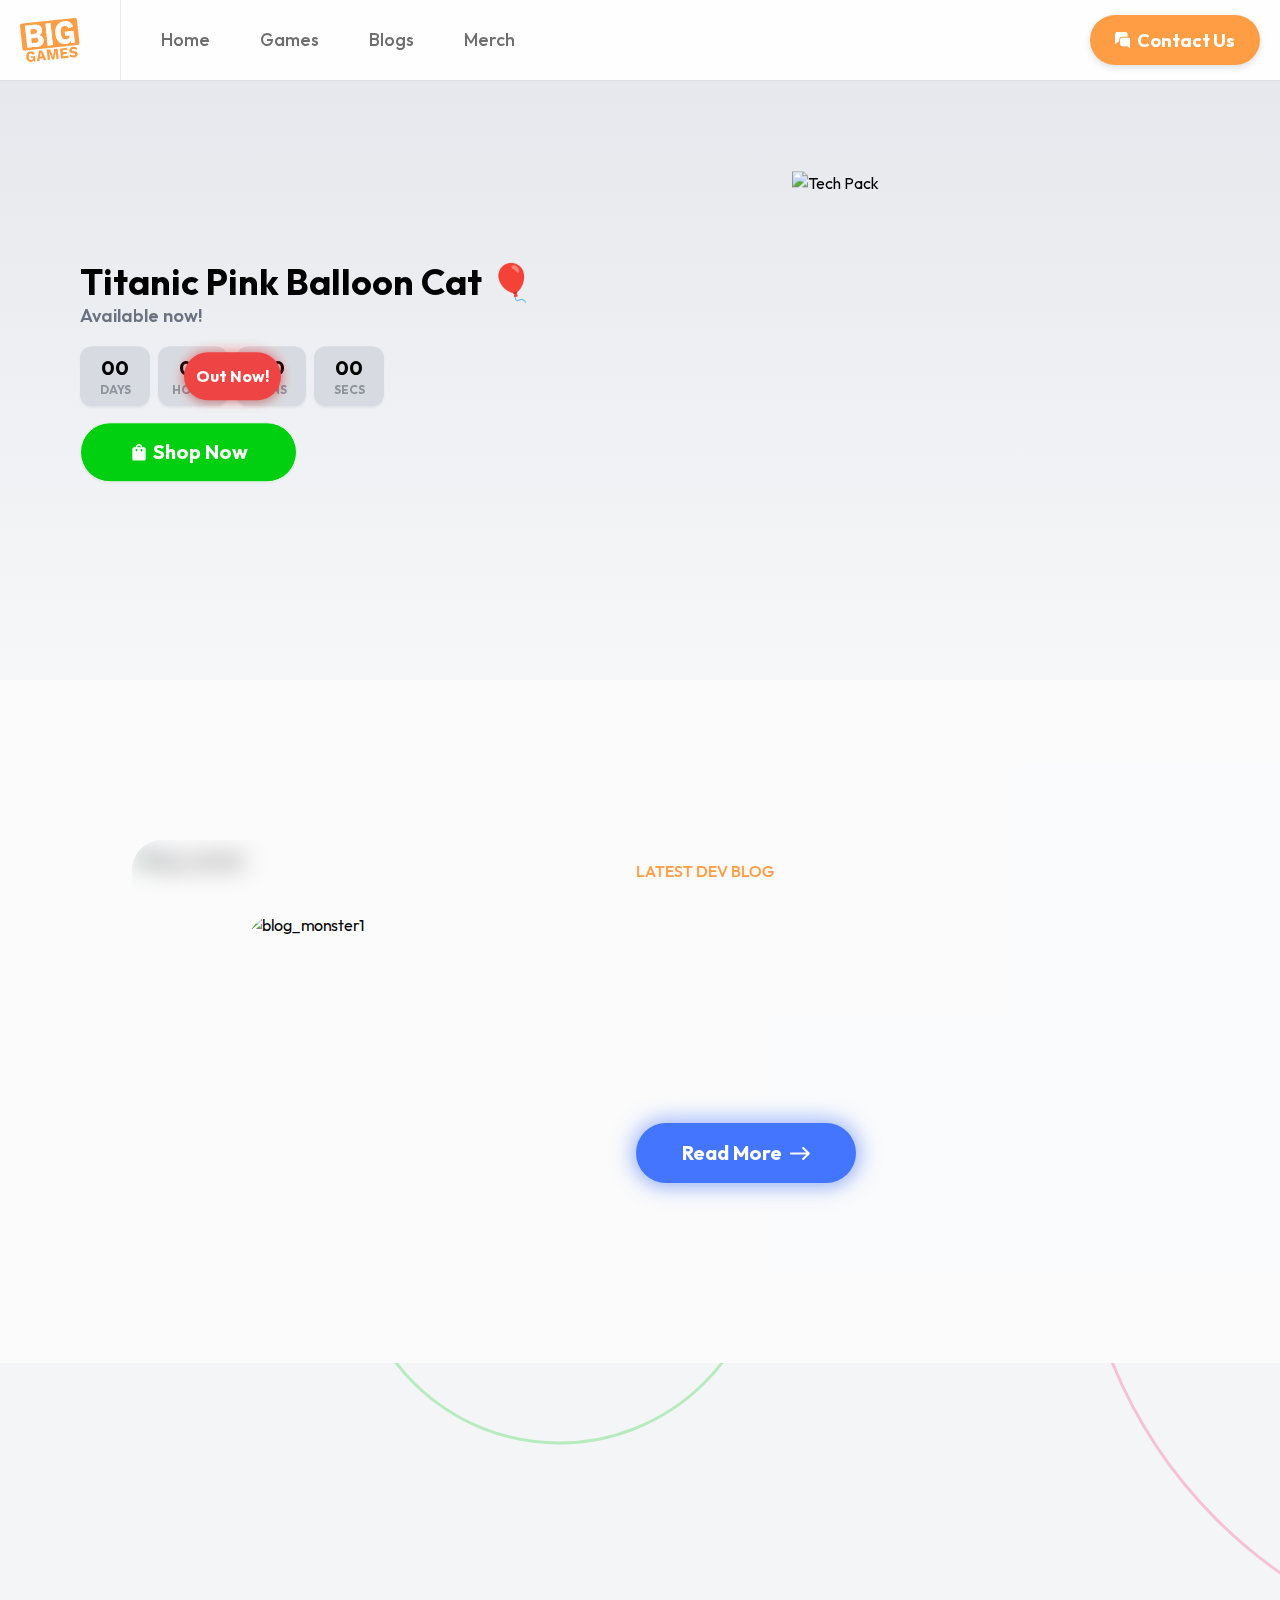
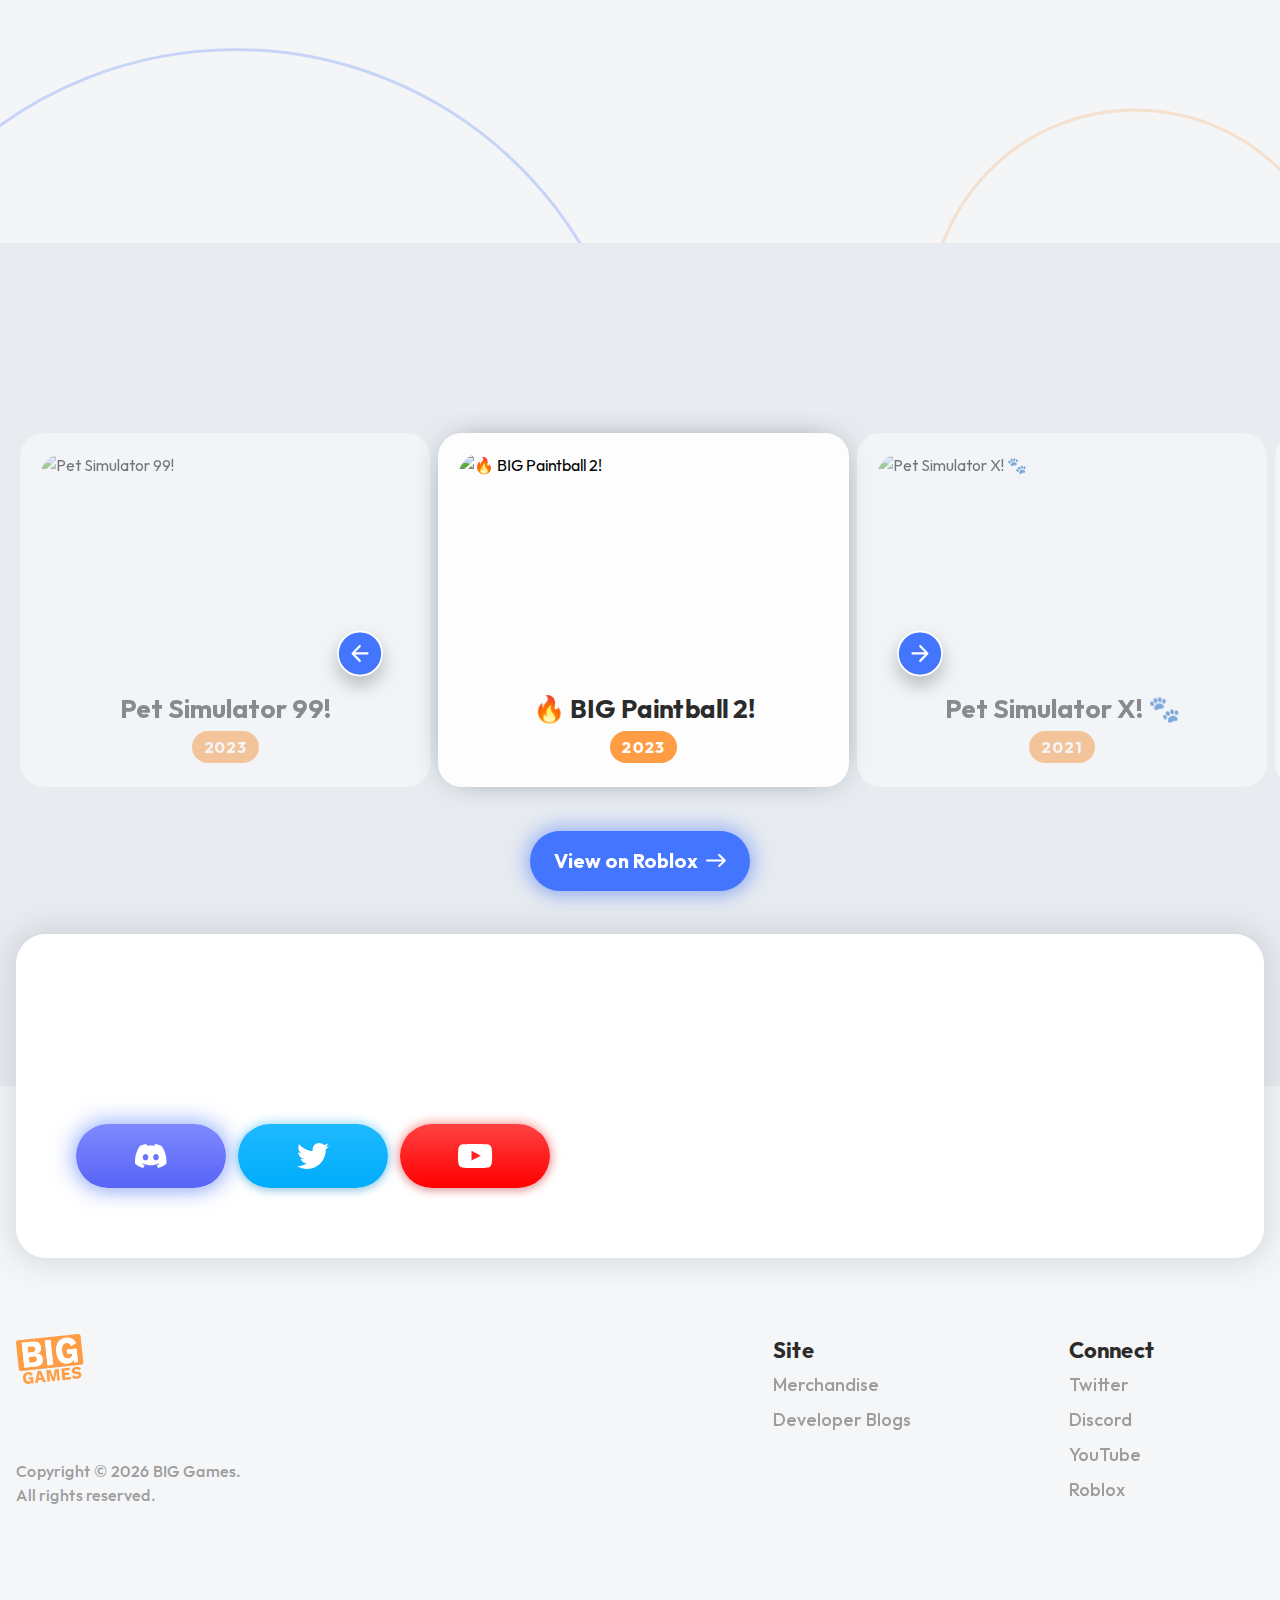
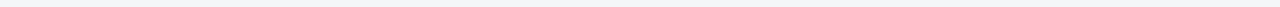
==== index.htm @ d73b8371 "main" ====
﻿<!DOCTYPE html><html lang="en"><head><meta charset="utf-8"><title>BIG Games</title><meta name="viewport" content="width=device-width, initial-scale=1"><meta name="next-head-count" content="3"><meta http-equiv="Content-Security-Policy" content="upgrade-insecure-requests"><meta name="keywords" content="big games, roblox, video games, pet simulator, pet sim"><meta name="robots" content="index, follow"><meta name="description" content="Indie game studio behind several massively popular Roblox games available across all devices."><meta http-equiv="content-language" content="en-US"><meta property="og:title" content="BIG Games"><meta property="og:description" content="Indie game studio behind several massively popular Roblox games available across all devices."><meta property="og:type" content="website"><meta property="og:image" content="https://bigblog-storage.s3.us-east-1.amazonaws.com/Logo.png"><meta property="og:url" content="https://www.biggames.io"><meta property="og:locale" content="en-US"><meta property="og:site_name" content="BIG Games"><meta name="twitter:card" content="summary_large_image"><meta name="twitter:site" content="@BuildIntoGames"><meta name="twitter:creator" content="@BuildIntoGames"><meta name="twitter:title" content="BIG Games"><meta name="twitter:description" content="Indie game studio behind several massively popular Roblox games available across all devices."><meta name="twitter:image" content="https://bigblog-storage.s3.us-east-1.amazonaws.com/Logo.png"><meta name="msapplication-TileColor" content="#da532c"><meta name="theme-color" content="#ffffff"><link rel="preconnect" href="https://fonts.googleapis.com"><link rel="preconnect" href="https://fonts.gstatic.com" crossorigin="true"><link rel="apple-touch-icon" sizes="180x180" href="apple-touch-icon.png"><link rel="icon" type="image/png" sizes="32x32" href="favicon-32x32.png"><link rel="icon" type="image/png" sizes="16x16" href="favicon-16x16.png"><link rel="manifest" href="site.webmanifest"><link rel="mask-icon" href="safari-pinned-tab.svg" color="#5bbad5"><link rel="preconnect" href="https://fonts.gstatic.com" crossorigin=""><link data-next-font="" rel="preconnect" href="index.htm" crossorigin="anonymous"><link rel="preload" href="_next/static/css/f5fbf1a4891be15d.css" as="style"><link rel="stylesheet" href="_next/static/css/f5fbf1a4891be15d.css" data-n-g=""><link rel="preload" href="_next/static/css/94edb6198b2d45fc.css" as="style"><link rel="stylesheet" href="_next/static/css/94edb6198b2d45fc.css" data-n-p=""><noscript data-n-css=""></noscript><script defer="" nomodule="" src="_next/static/chunks/polyfills-c67a75d1b6f99dc8.js"></script><script src="_next/static/chunks/webpack-8e7275821b02ba3b.js" defer=""></script><script src="_next/static/chunks/framework-7bd36ff3d1fb4de3.js" defer=""></script><script src="_next/static/chunks/main-90a75f2663fb8ecc.js" defer=""></script><script src="_next/static/chunks/pages/_app-e137bd2ee1f6f2cc.js" defer=""></script><script src="_next/static/chunks/fea29d9f-982e7768a376b333.js" defer=""></script><script src="_next/static/chunks/75fc9c18-7acc005baae731fb.js" defer=""></script><script src="_next/static/chunks/741-48f95fa7da895446.js" defer=""></script><script src="_next/static/chunks/919-c8bcb630ff5e47c2.js" defer=""></script><script src="_next/static/chunks/303-da5c6fe088efecbf.js" defer=""></script><script src="_next/static/chunks/pages/index-09e7ab59710b5f93.js" defer=""></script><script src="_next/static/q1ukMuncQIjTjMsQGMQ4Z/_buildManifest.js" defer=""></script><script src="_next/static/q1ukMuncQIjTjMsQGMQ4Z/_ssgManifest.js" defer=""></script><style data-href="https://fonts.googleapis.com/css2?family=Flow+Rounded&family=Outfit:wght@300;400;500;600;700;800&display=swap">@font-face{font-family:'Flow Rounded';font-style:normal;font-weight:400;font-display:swap;src:url(s/flowrounded/v11/-zki91mtwsU9qlLiGwD4oQX3og.woff) format('woff')}@font-face{font-family:'Outfit';font-style:normal;font-weight:300;font-display:swap;src:url(s/outfit/v11/QGYyz_MVcBeNP4NjuGObqx1XmO1I4W61C4I.woff) format('woff')}@font-face{font-family:'Outfit';font-style:normal;font-weight:400;font-display:swap;src:url(s/outfit/v11/QGYyz_MVcBeNP4NjuGObqx1XmO1I4TC1C4I.woff) format('woff')}@font-face{font-family:'Outfit';font-style:normal;font-weight:500;font-display:swap;src:url(s/outfit/v11/QGYyz_MVcBeNP4NjuGObqx1XmO1I4QK1C4I.woff) format('woff')}@font-face{font-family:'Outfit';font-style:normal;font-weight:600;font-display:swap;src:url(s/outfit/v11/QGYyz_MVcBeNP4NjuGObqx1XmO1I4e6yC4I.woff) format('woff')}@font-face{font-family:'Outfit';font-style:normal;font-weight:700;font-display:swap;src:url(s/outfit/v11/QGYyz_MVcBeNP4NjuGObqx1XmO1I4deyC4I.woff) format('woff')}@font-face{font-family:'Outfit';font-style:normal;font-weight:800;font-display:swap;src:url(s/outfit/v11/QGYyz_MVcBeNP4NjuGObqx1XmO1I4bCyC4I.woff) format('woff')}@font-face{font-family:'Flow Rounded';font-style:normal;font-weight:400;font-display:swap;src:url(s/flowrounded/v11/-zki91mtwsU9qlLiGwD4oQXHq5__fOls73cq.woff2) format('woff2');unicode-range:U+0460-052F,U+1C80-1C88,U+20B4,U+2DE0-2DFF,U+A640-A69F,U+FE2E-FE2F}@font-face{font-family:'Flow Rounded';font-style:normal;font-weight:400;font-display:swap;src:url(s/flowrounded/v11/-zki91mtwsU9qlLiGwD4oQXHop__fOls73cq.woff2) format('woff2');unicode-range:U+0301,U+0400-045F,U+0490-0491,U+04B0-04B1,U+2116}@font-face{font-family:'Flow Rounded';font-style:normal;font-weight:400;font-display:swap;src:url(s/flowrounded/v11/-zki91mtwsU9qlLiGwD4oQXHqZ__fOls73cq.woff2) format('woff2');unicode-range:U+0102-0103,U+0110-0111,U+0128-0129,U+0168-0169,U+01A0-01A1,U+01AF-01B0,U+0300-0301,U+0303-0304,U+0308-0309,U+0323,U+0329,U+1EA0-1EF9,U+20AB}@font-face{font-family:'Flow Rounded';font-style:normal;font-weight:400;font-display:swap;src:url(s/flowrounded/v11/-zki91mtwsU9qlLiGwD4oQXHqJ__fOls73cq.woff2) format('woff2');unicode-range:U+0100-02AF,U+0304,U+0308,U+0329,U+1E00-1E9F,U+1EF2-1EFF,U+2020,U+20A0-20AB,U+20AD-20C0,U+2113,U+2C60-2C7F,U+A720-A7FF}@font-face{font-family:'Flow Rounded';font-style:normal;font-weight:400;font-display:swap;src:url(s/flowrounded/v11/-zki91mtwsU9qlLiGwD4oQXHpp__fOls7w.woff2) format('woff2');unicode-range:U+0000-00FF,U+0131,U+0152-0153,U+02BB-02BC,U+02C6,U+02DA,U+02DC,U+0304,U+0308,U+0329,U+2000-206F,U+2074,U+20AC,U+2122,U+2191,U+2193,U+2212,U+2215,U+FEFF,U+FFFD}@font-face{font-family:'Outfit';font-style:normal;font-weight:300;font-display:swap;src:url(s/outfit/v11/QGYvz_MVcBeNP4NJuktqUYLkn8BJ.woff2) format('woff2');unicode-range:U+0100-02AF,U+0304,U+0308,U+0329,U+1E00-1E9F,U+1EF2-1EFF,U+2020,U+20A0-20AB,U+20AD-20C0,U+2113,U+2C60-2C7F,U+A720-A7FF}@font-face{font-family:'Outfit';font-style:normal;font-weight:300;font-display:swap;src:url(s/outfit/v11/QGYvz_MVcBeNP4NJtEtqUYLknw.woff2) format('woff2');unicode-range:U+0000-00FF,U+0131,U+0152-0153,U+02BB-02BC,U+02C6,U+02DA,U+02DC,U+0304,U+0308,U+0329,U+2000-206F,U+2074,U+20AC,U+2122,U+2191,U+2193,U+2212,U+2215,U+FEFF,U+FFFD}@font-face{font-family:'Outfit';font-style:normal;font-weight:400;font-display:swap;src:url(s/outfit/v11/QGYvz_MVcBeNP4NJuktqUYLkn8BJ.woff2) format('woff2');unicode-range:U+0100-02AF,U+0304,U+0308,U+0329,U+1E00-1E9F,U+1EF2-1EFF,U+2020,U+20A0-20AB,U+20AD-20C0,U+2113,U+2C60-2C7F,U+A720-A7FF}@font-face{font-family:'Outfit';font-style:normal;font-weight:400;font-display:swap;src:url(s/outfit/v11/QGYvz_MVcBeNP4NJtEtqUYLknw.woff2) format('woff2');unicode-range:U+0000-00FF,U+0131,U+0152-0153,U+02BB-02BC,U+02C6,U+02DA,U+02DC,U+0304,U+0308,U+0329,U+2000-206F,U+2074,U+20AC,U+2122,U+2191,U+2193,U+2212,U+2215,U+FEFF,U+FFFD}@font-face{font-family:'Outfit';font-style:normal;font-weight:500;font-display:swap;src:url(s/outfit/v11/QGYvz_MVcBeNP4NJuktqUYLkn8BJ.woff2) format('woff2');unicode-range:U+0100-02AF,U+0304,U+0308,U+0329,U+1E00-1E9F,U+1EF2-1EFF,U+2020,U+20A0-20AB,U+20AD-20C0,U+2113,U+2C60-2C7F,U+A720-A7FF}@font-face{font-family:'Outfit';font-style:normal;font-weight:500;font-display:swap;src:url(s/outfit/v11/QGYvz_MVcBeNP4NJtEtqUYLknw.woff2) format('woff2');unicode-range:U+0000-00FF,U+0131,U+0152-0153,U+02BB-02BC,U+02C6,U+02DA,U+02DC,U+0304,U+0308,U+0329,U+2000-206F,U+2074,U+20AC,U+2122,U+2191,U+2193,U+2212,U+2215,U+FEFF,U+FFFD}@font-face{font-family:'Outfit';font-style:normal;font-weight:600;font-display:swap;src:url(s/outfit/v11/QGYvz_MVcBeNP4NJuktqUYLkn8BJ.woff2) format('woff2');unicode-range:U+0100-02AF,U+0304,U+0308,U+0329,U+1E00-1E9F,U+1EF2-1EFF,U+2020,U+20A0-20AB,U+20AD-20C0,U+2113,U+2C60-2C7F,U+A720-A7FF}@font-face{font-family:'Outfit';font-style:normal;font-weight:600;font-display:swap;src:url(s/outfit/v11/QGYvz_MVcBeNP4NJtEtqUYLknw.woff2) format('woff2');unicode-range:U+0000-00FF,U+0131,U+0152-0153,U+02BB-02BC,U+02C6,U+02DA,U+02DC,U+0304,U+0308,U+0329,U+2000-206F,U+2074,U+20AC,U+2122,U+2191,U+2193,U+2212,U+2215,U+FEFF,U+FFFD}@font-face{font-family:'Outfit';font-style:normal;font-weight:700;font-display:swap;src:url(s/outfit/v11/QGYvz_MVcBeNP4NJuktqUYLkn8BJ.woff2) format('woff2');unicode-range:U+0100-02AF,U+0304,U+0308,U+0329,U+1E00-1E9F,U+1EF2-1EFF,U+2020,U+20A0-20AB,U+20AD-20C0,U+2113,U+2C60-2C7F,U+A720-A7FF}@font-face{font-family:'Outfit';font-style:normal;font-weight:700;font-display:swap;src:url(s/outfit/v11/QGYvz_MVcBeNP4NJtEtqUYLknw.woff2) format('woff2');unicode-range:U+0000-00FF,U+0131,U+0152-0153,U+02BB-02BC,U+02C6,U+02DA,U+02DC,U+0304,U+0308,U+0329,U+2000-206F,U+2074,U+20AC,U+2122,U+2191,U+2193,U+2212,U+2215,U+FEFF,U+FFFD}@font-face{font-family:'Outfit';font-style:normal;font-weight:800;font-display:swap;src:url(s/outfit/v11/QGYvz_MVcBeNP4NJuktqUYLkn8BJ.woff2) format('woff2');unicode-range:U+0100-02AF,U+0304,U+0308,U+0329,U+1E00-1E9F,U+1EF2-1EFF,U+2020,U+20A0-20AB,U+20AD-20C0,U+2113,U+2C60-2C7F,U+A720-A7FF}@font-face{font-family:'Outfit';font-style:normal;font-weight:800;font-display:swap;src:url(s/outfit/v11/QGYvz_MVcBeNP4NJtEtqUYLknw.woff2) format('woff2');unicode-range:U+0000-00FF,U+0131,U+0152-0153,U+02BB-02BC,U+02C6,U+02DA,U+02DC,U+0304,U+0308,U+0329,U+2000-206F,U+2074,U+20AC,U+2122,U+2191,U+2193,U+2212,U+2215,U+FEFF,U+FFFD}</style></head><body><div id="__next"><div id="home" class="bg-pageBg/90 overflow-x-hidden"><header class="fixed top-0 left-0 right-0 bg-transparent-white z-[200] after:content-[&quot;&quot;] after:inset-0 after:absolute after:backdrop-blur-xl before:content-[&quot;&quot;] before:absolute before:top-full before:left-0 before:right-0 before:h-[1px] before:bg-transparent-grey before:backdrop-blur-xl"><div class="h-[var(--navigation-height-mobile)] flex items-center z-10 relative lg:h-[var(--navigation-height)] lg:overflow-hidden"><div class="w-full max-w-[var(--page-max-width)] px-mobile-padding mx-auto flex items-center justify-between lg:justify-normal relative"><button class="bg-[rgba(110,110,110,0.10)] h-[2.5rem] w-[2.5rem] rounded-full flex justify-center items-center lg:hidden"><svg width="18px" height="12.6666667px" viewbox="0 0 18 12.6666667" version="1.1" xmlns="http://www.w3.org/2000/svg"><g id="Contact-Us-Mobile" stroke="none" stroke-width="1" fill="none" fill-rule="evenodd" stroke-linecap="round" stroke-opacity="0.8"><g id="Contact-Us-Field-Error" transform="translate(-21.000000, -23.444444)" stroke="#181A1C" stroke-width="2"><g id="Group-9-Copy" transform="translate(10.000000, 10.000000)"><path d="M12,14.4444444 L28,14.4444444 M12,19.7777778 L28,19.7777778 M12,25.1111111 L28,25.1111111" id="Shape"></path></g></g></g></svg></button><a href="index.htm"><img alt="big games logo" loading="lazy" width="68" height="50" decoding="async" data-nimg="1" style="color:transparent" src="_next/static/media/bigGames.66f7ea84.svg"></a><div class="h-[var(--navigation-height)] w-[1px] bg-transparent-grey mx-spacing40 hidden lg:block"></div><div class="flex items-center justify-between w-auto lg:w-full"><nav class="-translate-x-full Navigation_menu__w7aW_ Navigation_hamburger-menu-desktop__riSCa bg-pageBg/70"><ul class="flex items-center gap-x-spacing50 gap-y-5 text-center flex-col w-full px-spacing10 [&amp;_&gt;li:first-child]:mt-5 lg:flex-row lg:px-0 lg:[&amp;_a]:relative lg:[&amp;_&gt;li:first-child]:mt-0"><li class="w-full"><a class="relative text-black rounded-full inline-flex items-center justify-center bg-white px-spacing25 font-semibold text-size18 h-[4.25rem] shadow-sm w-full max-w-[23.75rem] lg:text-lg lg:transition-colors lg:cursor-pointer lg:p-0 lg:h-auto lg:shadow-none lg:bg-transparent lg:font-medium lg:before:transition-[opacity,width] lg:before:duration-200 lg:before:content-[&quot;&quot;] lg:before:absolute lg:before:left-0 lg:before:bg-pageOrange lg:before:h-[2px] lg:before:top-[52px] lg:before:rounded-[100px_100px_0_0] lg:before:opacity-0 lg:before:w-0 hover:lg:before:opacity-100 hover:lg:before:w-full hover:text-black" href="index.htm"><span class="lg:absolute lg:top-[52px] lg:bg-pageOrange lg:h-[2px] lg:w-full lg:rounded-[100px_100px_0_0]"></span>Home</a></li><li class="w-full"><a class="relative text-black rounded-full inline-flex items-center justify-center bg-white px-spacing25 font-semibold text-size18 h-[4.25rem] shadow-sm w-full max-w-[23.75rem] lg:text-lg lg:transition-colors lg:cursor-pointer lg:p-0 lg:h-auto lg:shadow-none lg:bg-transparent lg:font-medium lg:before:transition-[opacity,width] lg:before:duration-200 lg:before:content-[&quot;&quot;] lg:before:absolute lg:before:left-0 lg:before:bg-pageOrange lg:before:h-[2px] lg:before:top-[52px] lg:before:rounded-[100px_100px_0_0] lg:before:opacity-0 lg:before:w-0 hover:lg:before:opacity-100 hover:lg:before:w-full hover:text-black lg:text-grey" href="index.htm#ourgames">Games</a></li><li class="w-full"><a class="relative text-black rounded-full inline-flex items-center justify-center bg-white px-spacing25 font-semibold text-size18 h-[4.25rem] shadow-sm w-full max-w-[23.75rem] lg:text-lg lg:transition-colors lg:cursor-pointer lg:p-0 lg:h-auto lg:shadow-none lg:bg-transparent lg:font-medium lg:before:transition-[opacity,width] lg:before:duration-200 lg:before:content-[&quot;&quot;] lg:before:absolute lg:before:left-0 lg:before:bg-pageOrange lg:before:h-[2px] lg:before:top-[52px] lg:before:rounded-[100px_100px_0_0] lg:before:opacity-0 lg:before:w-0 hover:lg:before:opacity-100 hover:lg:before:w-full hover:text-black lg:text-grey" href="post.html">Blogs</a></li><li class="w-full"><a class="relative text-black rounded-full inline-flex items-center justify-center bg-white px-spacing25 font-semibold text-size18 h-[4.25rem] shadow-sm w-full max-w-[23.75rem] lg:text-lg lg:transition-colors lg:cursor-pointer lg:p-0 lg:h-auto lg:shadow-none lg:bg-transparent lg:font-medium lg:before:transition-[opacity,width] lg:before:duration-200 lg:before:content-[&quot;&quot;] lg:before:absolute lg:before:left-0 lg:before:bg-pageOrange lg:before:h-[2px] lg:before:top-[52px] lg:before:rounded-[100px_100px_0_0] lg:before:opacity-0 lg:before:w-0 hover:lg:before:opacity-100 hover:lg:before:w-full hover:text-black lg:text-grey" href="https://shop.biggames.io">Merch</a></li></ul><div class="flex gap-4 mt-auto justify-center items-start px-spacing10 lg:hidden"><a target="_blank" rel="noopener noreferrer" class="shadow-glowBlue bg-discord flex items-center sidebarSocialBtn  cursor-pointer" href="https://discord.biggames.io"><img alt="test" loading="lazy" width="32" height="24" decoding="async" data-nimg="1" style="color:transparent" src="_next/static/media/discord.763c98ce.svg"></a><a target="_blank" rel="noopener noreferrer" class="shadow-glowLightBlue bg-twitter flex items-center sidebarSocialBtn  cursor-pointer" href="https://twitter.com/BuildIntoGames"><img alt="test" loading="lazy" width="32" height="26" decoding="async" data-nimg="1" style="color:transparent" src="_next/static/media/twitter.c1a489e1.svg"></a><a target="_blank" rel="noopener noreferrer" class="shadow-glowRed bg-youtube flex items-center sidebarSocialBtn  cursor-pointer" href="https://youtube.com/c/BuildIntoGames"><img alt="test" loading="lazy" width="35" height="24" decoding="async" data-nimg="1" style="color:transparent" src="_next/static/media/youtube.cd1802ae.svg"></a></div></nav><div class="translate-x-full Navigation_menu__w7aW_ bg-white lg:!hidden"><div class="flex flex-col gap-spacing20 max-w-[25rem] w-full mx-auto mt-spacing10"><div></div><div class="px-5 sm:px-0"><div class="flex gap-spacing10"><a target="_blank" rel="noopener noreferrer" class="shadow-glowBlue bg-discord flex items-center sidebarSocialBtn  cursor-pointer" href="https://discord.biggames.io"><img alt="test" loading="lazy" width="32" height="24" decoding="async" data-nimg="1" style="color:transparent" src="_next/static/media/discord.763c98ce.svg"></a><a target="_blank" rel="noopener noreferrer" class="shadow-glowLightBlue bg-twitter flex items-center sidebarSocialBtn  cursor-pointer" href="https://twitter.com/BuildIntoGames"><img alt="test" loading="lazy" width="32" height="26" decoding="async" data-nimg="1" style="color:transparent" src="_next/static/media/twitter.c1a489e1.svg"></a><a target="_blank" rel="noopener noreferrer" class="shadow-glowRed bg-youtube flex items-center sidebarSocialBtn  cursor-pointer" href="https://youtube.com/c/BuildIntoGames"><img alt="test" loading="lazy" width="35" height="24" decoding="async" data-nimg="1" style="color:transparent" src="_next/static/media/youtube.cd1802ae.svg"></a></div></div></div></div><div class="visible h-[2.5rem] w-[2.5rem] text-size18 font-semibold p-0 rounded-full flex items-center justify-center transition bg-pageOrange text-white [box-shadow:0_3px_6px_0_rgba(54,70,76,0.15)] relative lg:h-[3.125rem] lg:w-auto lg:px-spacing25 lg:font-bold hover:scale-105 transition-all duration-200"><a class="hidden lg:flex items-center justify-center gap-[0.4375rem]" href="contact"><svg width="15.51759px" height="15.9994406px" viewbox="0 0 15.51759 15.9994406" version="1.1" xmlns="http://www.w3.org/2000/svg" class=""><g id="Contact-Us" stroke="none" stroke-width="1" fill="none" fill-rule="evenodd"><g id="Contact-Us-Empty" transform="translate(-1205.000559, -33.500559)" fill="#FFFFFF" fill-rule="nonzero"><g id="Group-9" transform="translate(1180.000000, 16.000000)"><g id="Group-3" transform="translate(25.000000, 14.000000)"><path d="M14.3363998,9.51041761 C14.7438561,9.71802184 15.0750904,10.0492561 15.2826802,10.4567124 C15.4872384,10.858197 15.5145128,11.3671362 15.5181494,12.2851836 L15.518024,18.3898498 C15.5152847,18.7754622 15.5015878,18.9912516 15.4331034,19.1190391 C15.2738742,19.4162044 14.9300807,19.563596 14.6049817,19.4739484 C14.430306,19.4257321 14.2150652,19.2207408 13.7845834,18.8107582 C13.4371809,18.4798849 13.2635157,18.3145204 13.0718777,18.1832971 C12.7211548,17.9430819 12.3217105,17.7832753 11.9020557,17.7153539 C11.7301229,17.6875285 11.5522216,17.6805721 11.2716398,17.678833 L8.51724488,17.6782533 C7.30447583,17.6782533 6.69816348,17.6782533 6.23493363,17.4422246 C5.82748451,17.2346348 5.49622143,16.9033284 5.28861719,16.4958721 C5.06833718,16.0635714 5.05365185,15.506523 5.05267283,14.4482038 L5.05260289,12.7390453 C5.05260289,11.5262762 5.05260289,10.9199639 5.28861719,10.4567124 C5.49622143,10.0492561 5.82748451,9.71802184 6.23493363,9.51041761 C6.6363995,9.30587188 7.14533622,9.27859912 8.06338325,9.27496275 L12.5079286,9.27496275 C13.425976,9.27859912 13.9349152,9.30587188 14.3363998,9.51041761 Z M11.4491982,3.7360143 C11.8566545,3.94361853 12.1878887,4.27488162 12.3954785,4.68233073 C12.615772,5.11465165 12.6304582,5.67168876 12.6314373,6.73004164 L12.6315072,8.37215279 L8.23174194,8.3726652 C6.96530696,8.37650827 6.27174842,8.40917436 5.72679335,8.68683612 C5.18353027,8.96364658 4.74184616,9.40533069 4.4650357,9.94856489 C4.18737395,10.4935454 4.15470786,11.187107 4.15086479,12.4535423 L4.15035238,13.2443056 C3.79895828,13.2443056 3.45704143,13.3582779 3.17592182,13.5691158 L1.84780906,14.5652003 C1.25307439,15.011273 0.955707056,15.2343093 0.706794183,15.2292011 C0.490189097,15.224565 0.287052806,15.1230077 0.15348364,14.9524463 C0.0279061164,14.7920491 0.00507383934,14.5140438 0.000922516243,14.0110966 L0.000559441302,6.51078769 C0.00419580976,5.59274834 0.0314685732,5.08377158 0.236014299,4.68233073 C0.443618534,4.27488162 0.774881616,3.94361853 1.18233073,3.7360143 C1.58377158,3.53146857 2.09274834,3.50419581 3.01078769,3.50055944 L9.62072694,3.50055944 C10.5387743,3.50419581 11.0477135,3.53146857 11.4491982,3.7360143 Z" id="Combined-Shape"></path></g></g></g></g></svg><span class="hidden lg:inline">Contact Us</span></a><a class="Navigation_btn__Tfu76" href="contact"><svg width="15.51759px" height="15.9994406px" viewbox="0 0 15.51759 15.9994406" version="1.1" xmlns="http://www.w3.org/2000/svg" class=""><g id="Contact-Us" stroke="none" stroke-width="1" fill="none" fill-rule="evenodd"><g id="Contact-Us-Empty" transform="translate(-1205.000559, -33.500559)" fill="#FFFFFF" fill-rule="nonzero"><g id="Group-9" transform="translate(1180.000000, 16.000000)"><g id="Group-3" transform="translate(25.000000, 14.000000)"><path d="M14.3363998,9.51041761 C14.7438561,9.71802184 15.0750904,10.0492561 15.2826802,10.4567124 C15.4872384,10.858197 15.5145128,11.3671362 15.5181494,12.2851836 L15.518024,18.3898498 C15.5152847,18.7754622 15.5015878,18.9912516 15.4331034,19.1190391 C15.2738742,19.4162044 14.9300807,19.563596 14.6049817,19.4739484 C14.430306,19.4257321 14.2150652,19.2207408 13.7845834,18.8107582 C13.4371809,18.4798849 13.2635157,18.3145204 13.0718777,18.1832971 C12.7211548,17.9430819 12.3217105,17.7832753 11.9020557,17.7153539 C11.7301229,17.6875285 11.5522216,17.6805721 11.2716398,17.678833 L8.51724488,17.6782533 C7.30447583,17.6782533 6.69816348,17.6782533 6.23493363,17.4422246 C5.82748451,17.2346348 5.49622143,16.9033284 5.28861719,16.4958721 C5.06833718,16.0635714 5.05365185,15.506523 5.05267283,14.4482038 L5.05260289,12.7390453 C5.05260289,11.5262762 5.05260289,10.9199639 5.28861719,10.4567124 C5.49622143,10.0492561 5.82748451,9.71802184 6.23493363,9.51041761 C6.6363995,9.30587188 7.14533622,9.27859912 8.06338325,9.27496275 L12.5079286,9.27496275 C13.425976,9.27859912 13.9349152,9.30587188 14.3363998,9.51041761 Z M11.4491982,3.7360143 C11.8566545,3.94361853 12.1878887,4.27488162 12.3954785,4.68233073 C12.615772,5.11465165 12.6304582,5.67168876 12.6314373,6.73004164 L12.6315072,8.37215279 L8.23174194,8.3726652 C6.96530696,8.37650827 6.27174842,8.40917436 5.72679335,8.68683612 C5.18353027,8.96364658 4.74184616,9.40533069 4.4650357,9.94856489 C4.18737395,10.4935454 4.15470786,11.187107 4.15086479,12.4535423 L4.15035238,13.2443056 C3.79895828,13.2443056 3.45704143,13.3582779 3.17592182,13.5691158 L1.84780906,14.5652003 C1.25307439,15.011273 0.955707056,15.2343093 0.706794183,15.2292011 C0.490189097,15.224565 0.287052806,15.1230077 0.15348364,14.9524463 C0.0279061164,14.7920491 0.00507383934,14.5140438 0.000922516243,14.0110966 L0.000559441302,6.51078769 C0.00419580976,5.59274834 0.0314685732,5.08377158 0.236014299,4.68233073 C0.443618534,4.27488162 0.774881616,3.94361853 1.18233073,3.7360143 C1.58377158,3.53146857 2.09274834,3.50419581 3.01078769,3.50055944 L9.62072694,3.50055944 C10.5387743,3.50419581 11.0477135,3.53146857 11.4491982,3.7360143 Z" id="Combined-Shape"></path></g></g></g></g></svg></a></div></div></div></div></header><main class="relative bg-heroBannerBG mt-[var(--navigation-height-mobile)] lg:mt-[var(--navigation-height)]"><div class="bg-gradient-to-b from-gray-200/80 to-gray-50/80 py-4 pt-6 md:pt-0 md:py-4 md:pt-0 max-w-full flex flex-col overflow-x-hidden md:min-h-[600px]"><div class="container mx-auto flex flex-col justify-center items-center md:px-16 flex-1"><div class="flex-1 min-w-full flex lg:hidden flex-col items-center justify-center"><div class="min-w-full flex flex-col flex-1 gap-y-6 items-center justify-center gap-x-2"><div><h4 class="md:mt-0 text-xl md:text-5xl max-w-2xl font-bold text-center">Titanic Pink Balloon Cat 🎈</h4><h5 class="l text-lg md:text-lg text-gray-500 text-center font-semibold">Available now!</h5></div><div class="min-w-full flex justify-between gap-x-12"><div class="flex flex-1 flex-col items-center justify-center"><a class="hover:rotate-[10deg] transition" href="/product/titanic-pink-balloon-cat"><img alt="Tech Pack" loading="lazy" width="400" height="400" decoding="async" data-nimg="1" class="max-w-[222px] sm:max-w-[290px] h-auto" style="color:transparent" srcset="_next/Titanic_Pink_Balloon_Cat!-1.png 1x?url=%2Fdrops%2FTitanic_Pink_Balloon_Cat!.png&amp;w=640&amp;q=75 1x, _next/Titanic_Pink_Balloon_Cat!.png 2xe?url=%2Fdrops%2FTitanic_Pink_Balloon_Cat!.png&amp;w=828&amp;q=75 2x" src="_next/Titanic_Pink_Balloon_Cat!.png?url=%2Fdrops%2FTitanic_Pink_Balloon_Cat!.png&amp;w=828&amp;q=75"></a></div></div><!--$--><div class="flex items-center md:justify-start"><div class="absolute w-[305px] flex items-center justify-center"><div class="flex px-3 py-3 bg-red-500 shadow-glowRed flex flex-col justify-center text-white font-bold rounded-full border-white z-[100]">Out Now!</div></div><div class="flex gap-x-1 md:gap-x-2"><div class="flex flex-col gap-y-2 items-center justify-center"><div class="card shadow-sm md:min-w-[70px] flex items-center font-bold justify-center bg-gray-300/80 md:text-xl px-2 rounded-[12px] p-2">0<!-- -->0<span class="font-bold text-gray-800/40 text-xs">DAYS</span></div></div><div class="flex flex-col gap-y-2 items-center justify-center"><div class="card shadow-sm md:min-w-[70px] flex items-center font-bold justify-center bg-gray-300/80 md:text-xl px-2 rounded-[12px] p-2">0<!-- -->0<span class="font-bold text-gray-800/40 text-xs">HOURS</span></div></div><div class="flex flex-col gap-y-2 items-center justify-center"><div class="card shadow-sm md:min-w-[70px] flex items-center font-bold justify-center bg-gray-300/80 md:text-xl px-2 rounded-[12px] p-2">0<!-- -->0<span class="font-bold text-gray-800/40 text-xs">MINS</span></div></div><div class="flex flex-col gap-y-2 items-center justify-center"><div class="card shadow-sm overflow-y-hidden md:min-w-[70px] flex items-center font-bold justify-center bg-gray-300/80 md:text-xl px-2 rounded-[12px] p-2">0<!-- -->0<span class="font-bold text-gray-800/40 text-xs">SECS</span></div></div></div></div><!--/$--><div><style data-emotion="css 14ym9ms">.css-14ym9ms{display:-webkit-inline-box;display:-webkit-inline-flex;display:-ms-inline-flexbox;display:inline-flex;-webkit-align-items:center;-webkit-box-align:center;-ms-flex-align:center;align-items:center;-webkit-box-pack:center;-ms-flex-pack:center;-webkit-justify-content:center;justify-content:center;position:relative;box-sizing:border-box;-webkit-tap-highlight-color:transparent;background-color:transparent;outline:0;border:0;margin:0;border-radius:0;padding:0;cursor:pointer;-webkit-user-select:none;-moz-user-select:none;-ms-user-select:none;user-select:none;vertical-align:middle;-moz-appearance:none;-webkit-appearance:none;-webkit-text-decoration:none;text-decoration:none;color:inherit;border-radius:1000px;}.css-14ym9ms::-moz-focus-inner{border-style:none;}.css-14ym9ms.Mui-disabled{pointer-events:none;cursor:default;}@media print{.css-14ym9ms{-webkit-print-color-adjust:exact;color-adjust:exact;}}</style><button class="MuiButtonBase-root w-lg rounded-full css-14ym9ms" tabindex="0" type="button" style="border-radius:1000px"><a class="w-lg md:text-xl py-2 bg-pageGreen px-8 min-h-[25px] rounded-full text-white font-bold" style="opacity:0;transform:translateY(25px) translateZ(0)"><span class="flex gap-x-1"><svg stroke="currentColor" fill="currentColor" stroke-width="0" viewbox="0 0 24 24" height="1em" width="1em" xmlns="http://www.w3.org/2000/svg"><path fill="none" d="M0 0h24v24H0z"></path><path d="M18 6h-2c0-2.21-1.79-4-4-4S8 3.79 8 6H6c-1.1 0-2 .9-2 2v12c0 1.1.9 2 2 2h12c1.1 0 2-.9 2-2V8c0-1.1-.9-2-2-2zm-8 4c0 .55-.45 1-1 1s-1-.45-1-1V8h2v2zm2-6c1.1 0 2 .9 2 2h-4c0-1.1.9-2 2-2zm4 6c0 .55-.45 1-1 1s-1-.45-1-1V8h2v2z"></path></svg> Shop Now</span></a></button></div></div></div><div class="min-w-full hidden lg:flex gap-y-16 gap-x-12 overflow-hidden p-4"><div class="flex flex-1 flex-col justify-center" style="opacity:0;transform:translateY(20px) translateZ(0)"><h3 class="text-4xl font-bold min-w-2xl">Titanic Pink Balloon Cat 🎈</h3><p class="mb-4 text-lg font-semibold text-gray-500">Available now!</p><div class="mb-4"><!--$--><div class="flex items-center md:justify-start"><div class="absolute w-[305px] flex items-center justify-center"><div class="flex px-3 py-3 bg-red-500 shadow-glowRed flex flex-col justify-center text-white font-bold rounded-full border-white z-[100]">Out Now!</div></div><div class="flex gap-x-1 md:gap-x-2"><div class="flex flex-col gap-y-2 items-center justify-center"><div class="card shadow-sm md:min-w-[70px] flex items-center font-bold justify-center bg-gray-300/80 md:text-xl px-2 rounded-[12px] p-2">0<!-- -->0<span class="font-bold text-gray-800/40 text-xs">DAYS</span></div></div><div class="flex flex-col gap-y-2 items-center justify-center"><div class="card shadow-sm md:min-w-[70px] flex items-center font-bold justify-center bg-gray-300/80 md:text-xl px-2 rounded-[12px] p-2">0<!-- -->0<span class="font-bold text-gray-800/40 text-xs">HOURS</span></div></div><div class="flex flex-col gap-y-2 items-center justify-center"><div class="card shadow-sm md:min-w-[70px] flex items-center font-bold justify-center bg-gray-300/80 md:text-xl px-2 rounded-[12px] p-2">0<!-- -->0<span class="font-bold text-gray-800/40 text-xs">MINS</span></div></div><div class="flex flex-col gap-y-2 items-center justify-center"><div class="card shadow-sm overflow-y-hidden md:min-w-[70px] flex items-center font-bold justify-center bg-gray-300/80 md:text-xl px-2 rounded-[12px] p-2">0<!-- -->0<span class="font-bold text-gray-800/40 text-xs">SECS</span></div></div></div></div><!--/$--></div><div class=""><a class="text-xl bg-pageGreen px-12 min-h-[60px] rounded-full text-white btn items-center font-bold" tabindex="0" style="opacity:0;transform:translateY(25px) translateZ(0)"><span class="flex items-center gap-x-1"><svg stroke="currentColor" fill="currentColor" stroke-width="0" viewbox="0 0 24 24" height="1em" width="1em" xmlns="http://www.w3.org/2000/svg"><path fill="none" d="M0 0h24v24H0z"></path><path d="M18 6h-2c0-2.21-1.79-4-4-4S8 3.79 8 6H6c-1.1 0-2 .9-2 2v12c0 1.1.9 2 2 2h12c1.1 0 2-.9 2-2V8c0-1.1-.9-2-2-2zm-8 4c0 .55-.45 1-1 1s-1-.45-1-1V8h2v2zm2-6c1.1 0 2 .9 2 2h-4c0-1.1.9-2 2-2zm4 6c0 .55-.45 1-1 1s-1-.45-1-1V8h2v2z"></path></svg> Shop Now</span></a></div></div><div class="rounded-full flex-1 min-h-full my-6 flex gap-y-6 p-2 flex-col justify-center items-end"><div style="opacity:0;transform:translateY(-50px) translateZ(0)"><div class="flex-1 flex flex-col gap-y-16 items-center justify-center"><a class="hover:rotate-[10deg] transition" href="/product/titanic-pink-balloon-cat"><img alt="Tech Pack" loading="lazy" width="400" height="400" decoding="async" data-nimg="1" class="md:max-w-[466px] max-w-[220px] h-auto" style="color:transparent" srcset="_next/Titanic_Pink_Balloon_Cat!-1.png 1x?url=%2Fdrops%2FTitanic_Pink_Balloon_Cat!.png&amp;w=640&amp;q=75 1x, _next/Titanic_Pink_Balloon_Cat!.png 2xe?url=%2Fdrops%2FTitanic_Pink_Balloon_Cat!.png&amp;w=828&amp;q=75 2x" src="_next/Titanic_Pink_Balloon_Cat!.png?url=%2Fdrops%2FTitanic_Pink_Balloon_Cat!.png&amp;w=828&amp;q=75"></a></div></div></div></div></div></div><div class="bg-white/80 py-10 lg:py-40 flex justify-center px-5 md:px-0"><div class="flex flex-col lg:flex-row gap-y-5 lg:gap-x-spacing50 lg:max-w-7lg"><div class="sm:max-w-lg lg:max-w-lg m-auto"><p class="font-bold lg:hidden lg:mt-12 mt-spacing20 mb-6 text-center text-pageOrange">Latest Dev Blog</p><div class="py-2 relative overflow-hidden rounded-[1.875rem]"><div class="blur-md relative "><span style="box-sizing:border-box;display:inline-block;overflow:hidden;width:initial;height:initial;background:none;opacity:1;border:0;margin:0;padding:0;position:relative;max-width:100%"><span style="box-sizing:border-box;display:block;width:initial;height:initial;background:none;opacity:1;border:0;margin:0;padding:0;max-width:100%"><img style="display:block;max-width:100%;width:initial;height:initial;background:none;opacity:1;border:0;margin:0;padding:0" alt="" aria-hidden="true" src="data:image/svg+xml,%3csvg%20xmlns=%27http://www.w3.org/2000/svg%27%20version=%271.1%27%20width=%27454%27%20height=%27340.5%27/%3e"></span><img alt="blog_monster" src="[data-uri]" decoding="async" data-nimg="intrinsic" style="position:absolute;top:0;left:0;bottom:0;right:0;box-sizing:border-box;padding:0;border:none;margin:auto;display:block;width:0;height:0;min-width:100%;max-width:100%;min-height:100%;max-height:100%"><noscript><img alt="blog_monster" loading="lazy" decoding="async" data-nimg="intrinsic" style="position:absolute;top:0;left:0;bottom:0;right:0;box-sizing:border-box;padding:0;border:none;margin:auto;display:block;width:0;height:0;min-width:100%;max-width:100%;min-height:100%;max-height:100%" srcset="_next/gameicon_PS_99_cat_nightmare_b2f8d8b0ae-1.png 1x?url=https%3A%2F%2Fbigblog-storage.s3.us-east-1.amazonaws.com%2Fgameicon_PS_99_cat_nightmare_b2f8d8b0ae.png&amp;w=640&amp;q=75 1x, _next/gameicon_PS_99_cat_nightmare_b2f8d8b0ae.png 2xe?url=https%3A%2F%2Fbigblog-storage.s3.us-east-1.amazonaws.com%2Fgameicon_PS_99_cat_nightmare_b2f8d8b0ae.png&amp;w=1080&amp;q=75 2x" src="_next/gameicon_PS_99_cat_nightmare_b2f8d8b0ae.png?url=https%3A%2F%2Fbigblog-storage.s3.us-east-1.amazonaws.com%2Fgameicon_PS_99_cat_nightmare_b2f8d8b0ae.png&amp;w=1080&amp;q=75"></noscript></span></div><div class="absolute top-0 w-full h-full flex justify-center items-center"><div class="w-1/2 h-3/5 rounded-blog overflow-hidden relative"><span style="box-sizing:border-box;display:inline-block;overflow:hidden;width:initial;height:initial;background:none;opacity:1;border:0;margin:0;padding:0;position:relative;max-width:100%"><span style="box-sizing:border-box;display:block;width:initial;height:initial;background:none;opacity:1;border:0;margin:0;padding:0;max-width:100%"><img style="display:block;max-width:100%;width:initial;height:initial;background:none;opacity:1;border:0;margin:0;padding:0" alt="" aria-hidden="true" src="data:image/svg+xml,%3csvg%20xmlns=%27http://www.w3.org/2000/svg%27%20version=%271.1%27%20width=%27227%27%20height=%27227%27/%3e"></span><img alt="blog_monster1" src="[data-uri]" decoding="async" data-nimg="intrinsic" style="position:absolute;top:0;left:0;bottom:0;right:0;box-sizing:border-box;padding:0;border:none;margin:auto;display:block;width:0;height:0;min-width:100%;max-width:100%;min-height:100%;max-height:100%"><noscript><img alt="blog_monster1" loading="lazy" decoding="async" data-nimg="intrinsic" style="position:absolute;top:0;left:0;bottom:0;right:0;box-sizing:border-box;padding:0;border:none;margin:auto;display:block;width:0;height:0;min-width:100%;max-width:100%;min-height:100%;max-height:100%" srcset="_next/gameicon_PS_99_cat_nightmare_b2f8d8b0ae-2.png 1x?url=https%3A%2F%2Fbigblog-storage.s3.us-east-1.amazonaws.com%2Fgameicon_PS_99_cat_nightmare_b2f8d8b0ae.png&amp;w=256&amp;q=75 1x, _next/gameicon_PS_99_cat_nightmare_b2f8d8b0ae-1.png 2xe?url=https%3A%2F%2Fbigblog-storage.s3.us-east-1.amazonaws.com%2Fgameicon_PS_99_cat_nightmare_b2f8d8b0ae.png&amp;w=640&amp;q=75 2x" src="_next/gameicon_PS_99_cat_nightmare_b2f8d8b0ae-1.png?url=https%3A%2F%2Fbigblog-storage.s3.us-east-1.amazonaws.com%2Fgameicon_PS_99_cat_nightmare_b2f8d8b0ae.png&amp;w=640&amp;q=75"></noscript></span></div></div></div></div><div class="sm:max-w-lg m-auto"><p class="font-medium hidden lg:block text-center lg:text-left text-pageOrange uppercase">Latest Dev Blog</p><header class="leading-12 relative" style="transform:translateX(30px);opacity:0"><h2 class="title text-size28 lg:text-size50 lg:my-4 lg:text-left">Pet Simulator 99 - Update 8!</h2><p class="text-[#7E7E7E] lg:text-left text-lg mt-2 leading-6">HYPE! Play through rebirth 6 with new areas and pets! Tons of new features - FREE exclusive eggs, global events, charged eggs, tsunami ultimate, 4 machines, and way more! Don’t forget the 2D sketch pets!</p></header><div class="flex justify-center lg:mt-4 lg:justify-start transform relative -translate-y-9 lg:translate-y-0"><div class="absolute -top-1 z-[0] w-[110%] h-[100px] blur-sm bg-white/90 to-transparent lg:hidden"></div><a class="roundButtonClass bg-pageBlue shadow-glowBlue flex flex-row-reverse" href="post/pet-simulator-99-update-8.html"><img alt="icon" loading="lazy" width="20" height="20" decoding="async" data-nimg="1" style="color:transparent" src="_next/static/media/arrow.69d54574.svg"><span class="">Read More</span></a></div></div></div></div><div class="md:py-40 pt-8 bg-screenTwoBg lg:bg-screenTwoBgLg bg-no-repeat bg-cover transform px-4"><span></span><header class="leading-6 relative" style="transform:translateX(30px);opacity:0"><h2 class="title text-size34 lg:text-size50">Some BIG Numbers</h2><p class="description lg:text-size22 mt-2 lg:mt-4">Ever wonder why we&#x27;re called BIG Games?</p></header><div class="pt-14 w-full pb-10"></div></div><span id="ourgames" class="relative"></span><div class="w-full relative flex justify-center pb-[175px] pt-[50px]"><div class="w-full"><header class="leading-6 relative pt-14" style="transform:translateY(15px);opacity:0"><h2 class="title text-size34 lg:text-size50">Our Games</h2><p class="description lg:text-size22 mt-2 lg:mt-4">Check out our ever expanding library of games here.</p></header><div class=""><div class="relative overflow-x-hidden "><div class="absolute top-[50%] left-[50%] transform-gpu translate-x-[-50%] translate-y-[-50%] z-[90]"><div class="w-screen justify-around px-20 hidden md:flex"><div class="cursor-pointer"><img alt="arrow_left" loading="lazy" width="80" height="80" decoding="async" data-nimg="1" style="color:transparent" src="_next/static/media/imgSliderArrowLeft.b72fdc16.svg"></div><div class="cursor-pointer"><img alt="arrow_right" loading="lazy" width="80" height="80" decoding="async" data-nimg="1" style="color:transparent" src="_next/static/media/imgSliderArrowRight.e631e21d.svg"></div></div></div><div class="overflow-x-hidden relative w-[calc(100%*8)] md:w-[calc(33%*8)] flex justify-center gap-2 snap-x snap-mandatory p-5"><div style="transform:translateX(0%);box-shadow:0px 0px 35px -16px rgba(54, 70, 76, 1)" class="h-full w-full md:w-1/3 relative p-5 rounded-3xl bg-white/90"><a href="https://www.roblox.com/games/8737899170/"><div class="relative aspect-video overflow-hidden rounded-3xl"><img alt="Pet Simulator 99!" loading="lazy" width="454" height="272.4" decoding="async" data-nimg="1" style="color:transparent;width:100%;height:auto" sizes="100vw" srcset="_next/Png-8.png 640w?url=https%3A%2F%2Ftr.rbxcdn.com%2Fb4f3eb329b52b3eb90185b651867471b%2F768%2F432%2FImage%2FPng&amp;w=640&amp;q=75 640w, _next/Png-9.png 750we?url=https%3A%2F%2Ftr.rbxcdn.com%2Fb4f3eb329b52b3eb90185b651867471b%2F768%2F432%2FImage%2FPng&amp;w=750&amp;q=75 750w, _next/Png-10.png 828we?url=https%3A%2F%2Ftr.rbxcdn.com%2Fb4f3eb329b52b3eb90185b651867471b%2F768%2F432%2FImage%2FPng&amp;w=828&amp;q=75 828w, _next/Png-11.png 1080we?url=https%3A%2F%2Ftr.rbxcdn.com%2Fb4f3eb329b52b3eb90185b651867471b%2F768%2F432%2FImage%2FPng&amp;w=1080&amp;q=75 1080w, _next/Png-12.png 1200we?url=https%3A%2F%2Ftr.rbxcdn.com%2Fb4f3eb329b52b3eb90185b651867471b%2F768%2F432%2FImage%2FPng&amp;w=1200&amp;q=75 1200w, _next/Png-13.png 1920we?url=https%3A%2F%2Ftr.rbxcdn.com%2Fb4f3eb329b52b3eb90185b651867471b%2F768%2F432%2FImage%2FPng&amp;w=1920&amp;q=75 1920w, _next/Png-14.png 2048we?url=https%3A%2F%2Ftr.rbxcdn.com%2Fb4f3eb329b52b3eb90185b651867471b%2F768%2F432%2FImage%2FPng&amp;w=2048&amp;q=75 2048w, _next/Png.png 3840we?url=https%3A%2F%2Ftr.rbxcdn.com%2Fb4f3eb329b52b3eb90185b651867471b%2F768%2F432%2FImage%2FPng&amp;w=3840&amp;q=75 3840w" src="_next/Png.png?url=https%3A%2F%2Ftr.rbxcdn.com%2Fb4f3eb329b52b3eb90185b651867471b%2F768%2F432%2FImage%2FPng&amp;w=3840&amp;q=75"></div><header class="flex flex-col items-center mt-5 mb-1"><h2 class="text-pageBlack font-bold text-xl lg:text-size26">Pet Simulator 99!</h2><p class="bg-pageOrange tracking-wider text-white font-bold px-3 py-1 rounded-full mt-2">2023</p></header></a></div><div style="transform:translateX(0%);opacity:0.5" class="h-full w-full md:w-1/3 relative p-5 rounded-3xl bg-white/90"><a href="https://www.roblox.com/games/9865958871/"><div class="relative aspect-video overflow-hidden rounded-3xl"><img alt="🔥 BIG Paintball 2!" loading="lazy" width="454" height="272.4" decoding="async" data-nimg="1" style="color:transparent;width:100%;height:auto" sizes="100vw" srcset="_next/Png-15.png 640w?url=https%3A%2F%2Ftr.rbxcdn.com%2F17d04707bc31d346526587abc6daa5f8%2F768%2F432%2FImage%2FPng&amp;w=640&amp;q=75 640w, _next/Png-16.png 750we?url=https%3A%2F%2Ftr.rbxcdn.com%2F17d04707bc31d346526587abc6daa5f8%2F768%2F432%2FImage%2FPng&amp;w=750&amp;q=75 750w, _next/Png-17.png 828we?url=https%3A%2F%2Ftr.rbxcdn.com%2F17d04707bc31d346526587abc6daa5f8%2F768%2F432%2FImage%2FPng&amp;w=828&amp;q=75 828w, _next/Png-18.png 1080we?url=https%3A%2F%2Ftr.rbxcdn.com%2F17d04707bc31d346526587abc6daa5f8%2F768%2F432%2FImage%2FPng&amp;w=1080&amp;q=75 1080w, _next/Png-19.png 1200we?url=https%3A%2F%2Ftr.rbxcdn.com%2F17d04707bc31d346526587abc6daa5f8%2F768%2F432%2FImage%2FPng&amp;w=1200&amp;q=75 1200w, _next/Png-20.png 1920we?url=https%3A%2F%2Ftr.rbxcdn.com%2F17d04707bc31d346526587abc6daa5f8%2F768%2F432%2FImage%2FPng&amp;w=1920&amp;q=75 1920w, _next/Png-21.png 2048we?url=https%3A%2F%2Ftr.rbxcdn.com%2F17d04707bc31d346526587abc6daa5f8%2F768%2F432%2FImage%2FPng&amp;w=2048&amp;q=75 2048w, _next/Png-1.png 3840we?url=https%3A%2F%2Ftr.rbxcdn.com%2F17d04707bc31d346526587abc6daa5f8%2F768%2F432%2FImage%2FPng&amp;w=3840&amp;q=75 3840w" src="_next/Png-1.png?url=https%3A%2F%2Ftr.rbxcdn.com%2F17d04707bc31d346526587abc6daa5f8%2F768%2F432%2FImage%2FPng&amp;w=3840&amp;q=75"></div><header class="flex flex-col items-center mt-5 mb-1"><h2 class="text-pageBlack font-bold text-xl lg:text-size26">🔥 BIG Paintball 2!</h2><p class="bg-pageOrange tracking-wider text-white font-bold px-3 py-1 rounded-full mt-2">2023</p></header></a></div><div style="transform:translateX(0%);opacity:0.5" class="h-full w-full md:w-1/3 relative p-5 rounded-3xl bg-white/90"><a href="https://www.roblox.com/games/6284583030/"><div class="relative aspect-video overflow-hidden rounded-3xl"><img alt="Pet Simulator X! 🐾" loading="lazy" width="454" height="272.4" decoding="async" data-nimg="1" style="color:transparent;width:100%;height:auto" sizes="100vw" srcset="_next/Png-22.png 640w?url=https%3A%2F%2Ftr.rbxcdn.com%2Fc853010eb589c48e8f8ec38a4f3f109d%2F768%2F432%2FImage%2FPng&amp;w=640&amp;q=75 640w, _next/Png-23.png 750we?url=https%3A%2F%2Ftr.rbxcdn.com%2Fc853010eb589c48e8f8ec38a4f3f109d%2F768%2F432%2FImage%2FPng&amp;w=750&amp;q=75 750w, _next/Png-24.png 828we?url=https%3A%2F%2Ftr.rbxcdn.com%2Fc853010eb589c48e8f8ec38a4f3f109d%2F768%2F432%2FImage%2FPng&amp;w=828&amp;q=75 828w, _next/Png-25.png 1080we?url=https%3A%2F%2Ftr.rbxcdn.com%2Fc853010eb589c48e8f8ec38a4f3f109d%2F768%2F432%2FImage%2FPng&amp;w=1080&amp;q=75 1080w, _next/Png-26.png 1200we?url=https%3A%2F%2Ftr.rbxcdn.com%2Fc853010eb589c48e8f8ec38a4f3f109d%2F768%2F432%2FImage%2FPng&amp;w=1200&amp;q=75 1200w, _next/Png-27.png 1920we?url=https%3A%2F%2Ftr.rbxcdn.com%2Fc853010eb589c48e8f8ec38a4f3f109d%2F768%2F432%2FImage%2FPng&amp;w=1920&amp;q=75 1920w, _next/Png-28.png 2048we?url=https%3A%2F%2Ftr.rbxcdn.com%2Fc853010eb589c48e8f8ec38a4f3f109d%2F768%2F432%2FImage%2FPng&amp;w=2048&amp;q=75 2048w, _next/Png-2.png 3840we?url=https%3A%2F%2Ftr.rbxcdn.com%2Fc853010eb589c48e8f8ec38a4f3f109d%2F768%2F432%2FImage%2FPng&amp;w=3840&amp;q=75 3840w" src="_next/Png-2.png?url=https%3A%2F%2Ftr.rbxcdn.com%2Fc853010eb589c48e8f8ec38a4f3f109d%2F768%2F432%2FImage%2FPng&amp;w=3840&amp;q=75"></div><header class="flex flex-col items-center mt-5 mb-1"><h2 class="text-pageBlack font-bold text-xl lg:text-size26">Pet Simulator X! 🐾</h2><p class="bg-pageOrange tracking-wider text-white font-bold px-3 py-1 rounded-full mt-2">2021</p></header></a></div><div style="transform:translateX(0%);opacity:0.5" class="h-full w-full md:w-1/3 relative p-5 rounded-3xl bg-white/90"><a href="https://www.roblox.com/games/3527629287/"><div class="relative aspect-video overflow-hidden rounded-3xl"><img alt="🔥 BIG Paintball!" loading="lazy" width="454" height="272.4" decoding="async" data-nimg="1" style="color:transparent;width:100%;height:auto" sizes="100vw" srcset="_next/Png-29.png 640w?url=https%3A%2F%2Ftr.rbxcdn.com%2Ff5bd2c93d6459f28419e696a91e9688c%2F768%2F432%2FImage%2FPng&amp;w=640&amp;q=75 640w, _next/Png-30.png 750we?url=https%3A%2F%2Ftr.rbxcdn.com%2Ff5bd2c93d6459f28419e696a91e9688c%2F768%2F432%2FImage%2FPng&amp;w=750&amp;q=75 750w, _next/Png-31.png 828we?url=https%3A%2F%2Ftr.rbxcdn.com%2Ff5bd2c93d6459f28419e696a91e9688c%2F768%2F432%2FImage%2FPng&amp;w=828&amp;q=75 828w, _next/Png-32.png 1080we?url=https%3A%2F%2Ftr.rbxcdn.com%2Ff5bd2c93d6459f28419e696a91e9688c%2F768%2F432%2FImage%2FPng&amp;w=1080&amp;q=75 1080w, _next/Png-33.png 1200we?url=https%3A%2F%2Ftr.rbxcdn.com%2Ff5bd2c93d6459f28419e696a91e9688c%2F768%2F432%2FImage%2FPng&amp;w=1200&amp;q=75 1200w, _next/Png-34.png 1920we?url=https%3A%2F%2Ftr.rbxcdn.com%2Ff5bd2c93d6459f28419e696a91e9688c%2F768%2F432%2FImage%2FPng&amp;w=1920&amp;q=75 1920w, _next/Png-35.png 2048we?url=https%3A%2F%2Ftr.rbxcdn.com%2Ff5bd2c93d6459f28419e696a91e9688c%2F768%2F432%2FImage%2FPng&amp;w=2048&amp;q=75 2048w, _next/Png-3.png 3840we?url=https%3A%2F%2Ftr.rbxcdn.com%2Ff5bd2c93d6459f28419e696a91e9688c%2F768%2F432%2FImage%2FPng&amp;w=3840&amp;q=75 3840w" src="_next/Png-3.png?url=https%3A%2F%2Ftr.rbxcdn.com%2Ff5bd2c93d6459f28419e696a91e9688c%2F768%2F432%2FImage%2FPng&amp;w=3840&amp;q=75"></div><header class="flex flex-col items-center mt-5 mb-1"><h2 class="text-pageBlack font-bold text-xl lg:text-size26">🔥 BIG Paintball!</h2><p class="bg-pageOrange tracking-wider text-white font-bold px-3 py-1 rounded-full mt-2">2019</p></header></a></div><div style="transform:translateX(0%);opacity:0.5" class="h-full w-full md:w-1/3 relative p-5 rounded-3xl bg-white/90"><a href="https://www.roblox.com/games/4490140733/"><div class="relative aspect-video overflow-hidden rounded-3xl"><img alt="👨‍🍳✨ My Restaurant!" loading="lazy" width="454" height="272.4" decoding="async" data-nimg="1" style="color:transparent;width:100%;height:auto" sizes="100vw" srcset="_next/Png-36.png 640w?url=https%3A%2F%2Ftr.rbxcdn.com%2Fbe9b17a58d2013d9e7bef64496fd7928%2F768%2F432%2FImage%2FPng&amp;w=640&amp;q=75 640w, _next/Png-37.png 750we?url=https%3A%2F%2Ftr.rbxcdn.com%2Fbe9b17a58d2013d9e7bef64496fd7928%2F768%2F432%2FImage%2FPng&amp;w=750&amp;q=75 750w, _next/Png-38.png 828we?url=https%3A%2F%2Ftr.rbxcdn.com%2Fbe9b17a58d2013d9e7bef64496fd7928%2F768%2F432%2FImage%2FPng&amp;w=828&amp;q=75 828w, _next/Png-39.png 1080we?url=https%3A%2F%2Ftr.rbxcdn.com%2Fbe9b17a58d2013d9e7bef64496fd7928%2F768%2F432%2FImage%2FPng&amp;w=1080&amp;q=75 1080w, _next/Png-40.png 1200we?url=https%3A%2F%2Ftr.rbxcdn.com%2Fbe9b17a58d2013d9e7bef64496fd7928%2F768%2F432%2FImage%2FPng&amp;w=1200&amp;q=75 1200w, _next/Png-41.png 1920we?url=https%3A%2F%2Ftr.rbxcdn.com%2Fbe9b17a58d2013d9e7bef64496fd7928%2F768%2F432%2FImage%2FPng&amp;w=1920&amp;q=75 1920w, _next/Png-42.png 2048we?url=https%3A%2F%2Ftr.rbxcdn.com%2Fbe9b17a58d2013d9e7bef64496fd7928%2F768%2F432%2FImage%2FPng&amp;w=2048&amp;q=75 2048w, _next/Png-4.png 3840we?url=https%3A%2F%2Ftr.rbxcdn.com%2Fbe9b17a58d2013d9e7bef64496fd7928%2F768%2F432%2FImage%2FPng&amp;w=3840&amp;q=75 3840w" src="_next/Png-4.png?url=https%3A%2F%2Ftr.rbxcdn.com%2Fbe9b17a58d2013d9e7bef64496fd7928%2F768%2F432%2FImage%2FPng&amp;w=3840&amp;q=75"></div><header class="flex flex-col items-center mt-5 mb-1"><h2 class="text-pageBlack font-bold text-xl lg:text-size26">👨‍🍳✨ My Restaurant!</h2><p class="bg-pageOrange tracking-wider text-white font-bold px-3 py-1 rounded-full mt-2">2020</p></header></a></div><div style="transform:translateX(0%);opacity:0.5" class="h-full w-full md:w-1/3 relative p-5 rounded-3xl bg-white/90"><a href="https://www.roblox.com/games/1599679393/"><div class="relative aspect-video overflow-hidden rounded-3xl"><img alt="Pet Simulator!" loading="lazy" width="454" height="272.4" decoding="async" data-nimg="1" style="color:transparent;width:100%;height:auto" sizes="100vw" srcset="_next/Png-43.png 640w?url=https%3A%2F%2Ftr.rbxcdn.com%2F14add0439732e32aa6bc57ebb0b589c3%2F768%2F432%2FImage%2FPng&amp;w=640&amp;q=75 640w, _next/Png-44.png 750we?url=https%3A%2F%2Ftr.rbxcdn.com%2F14add0439732e32aa6bc57ebb0b589c3%2F768%2F432%2FImage%2FPng&amp;w=750&amp;q=75 750w, _next/Png-45.png 828we?url=https%3A%2F%2Ftr.rbxcdn.com%2F14add0439732e32aa6bc57ebb0b589c3%2F768%2F432%2FImage%2FPng&amp;w=828&amp;q=75 828w, _next/Png-46.png 1080we?url=https%3A%2F%2Ftr.rbxcdn.com%2F14add0439732e32aa6bc57ebb0b589c3%2F768%2F432%2FImage%2FPng&amp;w=1080&amp;q=75 1080w, _next/Png-47.png 1200we?url=https%3A%2F%2Ftr.rbxcdn.com%2F14add0439732e32aa6bc57ebb0b589c3%2F768%2F432%2FImage%2FPng&amp;w=1200&amp;q=75 1200w, _next/Png-48.png 1920we?url=https%3A%2F%2Ftr.rbxcdn.com%2F14add0439732e32aa6bc57ebb0b589c3%2F768%2F432%2FImage%2FPng&amp;w=1920&amp;q=75 1920w, _next/Png-49.png 2048we?url=https%3A%2F%2Ftr.rbxcdn.com%2F14add0439732e32aa6bc57ebb0b589c3%2F768%2F432%2FImage%2FPng&amp;w=2048&amp;q=75 2048w, _next/Png-5.png 3840we?url=https%3A%2F%2Ftr.rbxcdn.com%2F14add0439732e32aa6bc57ebb0b589c3%2F768%2F432%2FImage%2FPng&amp;w=3840&amp;q=75 3840w" src="_next/Png-5.png?url=https%3A%2F%2Ftr.rbxcdn.com%2F14add0439732e32aa6bc57ebb0b589c3%2F768%2F432%2FImage%2FPng&amp;w=3840&amp;q=75"></div><header class="flex flex-col items-center mt-5 mb-1"><h2 class="text-pageBlack font-bold text-xl lg:text-size26">Pet Simulator!</h2><p class="bg-pageOrange tracking-wider text-white font-bold px-3 py-1 rounded-full mt-2">2018</p></header></a></div><div style="transform:translateX(0%);opacity:0.5" class="h-full w-full md:w-1/3 relative p-5 rounded-3xl bg-white/90"><a href="https://www.roblox.com/games/4003872968/"><div class="relative aspect-video overflow-hidden rounded-3xl"><img alt="😱 Giant Survival!" loading="lazy" width="454" height="272.4" decoding="async" data-nimg="1" style="color:transparent;width:100%;height:auto" sizes="100vw" srcset="_next/Png-50.png 640w?url=https%3A%2F%2Ftr.rbxcdn.com%2F4968c22f7ab0f533d329c741a72586f6%2F768%2F432%2FImage%2FPng&amp;w=640&amp;q=75 640w, _next/Png-51.png 750we?url=https%3A%2F%2Ftr.rbxcdn.com%2F4968c22f7ab0f533d329c741a72586f6%2F768%2F432%2FImage%2FPng&amp;w=750&amp;q=75 750w, _next/Png-52.png 828we?url=https%3A%2F%2Ftr.rbxcdn.com%2F4968c22f7ab0f533d329c741a72586f6%2F768%2F432%2FImage%2FPng&amp;w=828&amp;q=75 828w, _next/Png-53.png 1080we?url=https%3A%2F%2Ftr.rbxcdn.com%2F4968c22f7ab0f533d329c741a72586f6%2F768%2F432%2FImage%2FPng&amp;w=1080&amp;q=75 1080w, _next/Png-54.png 1200we?url=https%3A%2F%2Ftr.rbxcdn.com%2F4968c22f7ab0f533d329c741a72586f6%2F768%2F432%2FImage%2FPng&amp;w=1200&amp;q=75 1200w, _next/Png-55.png 1920we?url=https%3A%2F%2Ftr.rbxcdn.com%2F4968c22f7ab0f533d329c741a72586f6%2F768%2F432%2FImage%2FPng&amp;w=1920&amp;q=75 1920w, _next/Png-56.png 2048we?url=https%3A%2F%2Ftr.rbxcdn.com%2F4968c22f7ab0f533d329c741a72586f6%2F768%2F432%2FImage%2FPng&amp;w=2048&amp;q=75 2048w, _next/Png-6.png 3840we?url=https%3A%2F%2Ftr.rbxcdn.com%2F4968c22f7ab0f533d329c741a72586f6%2F768%2F432%2FImage%2FPng&amp;w=3840&amp;q=75 3840w" src="_next/Png-6.png?url=https%3A%2F%2Ftr.rbxcdn.com%2F4968c22f7ab0f533d329c741a72586f6%2F768%2F432%2FImage%2FPng&amp;w=3840&amp;q=75"></div><header class="flex flex-col items-center mt-5 mb-1"><h2 class="text-pageBlack font-bold text-xl lg:text-size26">😱 Giant Survival!</h2><p class="bg-pageOrange tracking-wider text-white font-bold px-3 py-1 rounded-full mt-2">2019</p></header></a></div><div style="transform:translateX(0%);opacity:0.5" class="h-full w-full md:w-1/3 relative p-5 rounded-3xl bg-white/90"><a href="https://www.roblox.com/games/3056526277/"><div class="relative aspect-video overflow-hidden rounded-3xl"><img alt="Build and Survive!" loading="lazy" width="454" height="272.4" decoding="async" data-nimg="1" style="color:transparent;width:100%;height:auto" sizes="100vw" srcset="_next/Png-57.png 640w?url=https%3A%2F%2Ftr.rbxcdn.com%2F487f64e3bcf48de59f2a78bca1db632d%2F768%2F432%2FImage%2FPng&amp;w=640&amp;q=75 640w, _next/Png-58.png 750we?url=https%3A%2F%2Ftr.rbxcdn.com%2F487f64e3bcf48de59f2a78bca1db632d%2F768%2F432%2FImage%2FPng&amp;w=750&amp;q=75 750w, _next/Png-59.png 828we?url=https%3A%2F%2Ftr.rbxcdn.com%2F487f64e3bcf48de59f2a78bca1db632d%2F768%2F432%2FImage%2FPng&amp;w=828&amp;q=75 828w, _next/Png-60.png 1080we?url=https%3A%2F%2Ftr.rbxcdn.com%2F487f64e3bcf48de59f2a78bca1db632d%2F768%2F432%2FImage%2FPng&amp;w=1080&amp;q=75 1080w, _next/Png-61.png 1200we?url=https%3A%2F%2Ftr.rbxcdn.com%2F487f64e3bcf48de59f2a78bca1db632d%2F768%2F432%2FImage%2FPng&amp;w=1200&amp;q=75 1200w, _next/Png-62.png 1920we?url=https%3A%2F%2Ftr.rbxcdn.com%2F487f64e3bcf48de59f2a78bca1db632d%2F768%2F432%2FImage%2FPng&amp;w=1920&amp;q=75 1920w, _next/Png-63.png 2048we?url=https%3A%2F%2Ftr.rbxcdn.com%2F487f64e3bcf48de59f2a78bca1db632d%2F768%2F432%2FImage%2FPng&amp;w=2048&amp;q=75 2048w, _next/Png-7.png 3840we?url=https%3A%2F%2Ftr.rbxcdn.com%2F487f64e3bcf48de59f2a78bca1db632d%2F768%2F432%2FImage%2FPng&amp;w=3840&amp;q=75 3840w" src="_next/Png-7.png?url=https%3A%2F%2Ftr.rbxcdn.com%2F487f64e3bcf48de59f2a78bca1db632d%2F768%2F432%2FImage%2FPng&amp;w=3840&amp;q=75"></div><header class="flex flex-col items-center mt-5 mb-1"><h2 class="text-pageBlack font-bold text-xl lg:text-size26">Build and Survive!</h2><p class="bg-pageOrange tracking-wider text-white font-bold px-3 py-1 rounded-full mt-2">2019</p></header></a></div></div><div class="flex justify-center mt-4 mb-3 py-2"><a class="roundButtonClass flex flex-row-reverse bg-pageBlue shadow-glowBlue" href="https://www.roblox.com/games/8737899170/"><img alt="icon" loading="lazy" width="20" height="20" decoding="async" data-nimg="1" style="color:transparent" src="_next/static/media/arrow.69d54574.svg"><span class="">View on Roblox</span></a></div></div></div></div></div><div class="mb-48 hidden mt-20 p-6 lg:px-28"><div class="flex mb-2"><div class="flex-auto"></div><div class="text-center"><h3 class="text-black font-bold text-5xl">Our Games</h3><span class="text-xl text-gray-500 font-semibold">Check out our ever expanding library of games here.</span></div><div class="flex-auto"></div></div><div class="relative hidden"><div class="block lg:hidden"><div class="swiper mySwiper block md:hidden"><div class="swiper-wrapper"><div class="swiper-slide relative rounded-[10px] my-10 cursor-pointer"><div class=" bg-white animate rounded-[20px] shadow-lg"><div class="p-4"><img class="rounded-[15px]" src="b4f3eb329b52b3eb90185b651867471b/768/432/Image/Png"><div></div><div class="flex my-4"><div class="flex-auto"></div><div><h5 class="text-2xl mb-3 text-black font-bold">Pet Simulator 99!</h5><center><span class="bg-pageOrange px-4 py-2 rounded-full text-white font-bold text-sm">2023</span></center></div><div class="flex-auto"></div></div><div class="px-25"><div class="flex hidden"><div class="flex-initial"><span class="text-md">Total Visits</span></div><div class="flex-1"></div><div class="flex-initial"><span class="font-bold text-black text-md"><span class="loading loading-spinner text-pageBlue"></span></span></div></div></div></div></div></div><div class="swiper-slide relative rounded-[10px] my-10 cursor-pointer"><div class=" bg-white animate rounded-[20px] shadow-lg"><div class="p-4"><img class="rounded-[15px]" src="17d04707bc31d346526587abc6daa5f8/768/432/Image/Png"><div></div><div class="flex my-4"><div class="flex-auto"></div><div><h5 class="text-2xl mb-3 text-black font-bold">🔥 BIG Paintball 2!</h5><center><span class="bg-pageOrange px-4 py-2 rounded-full text-white font-bold text-sm">2023</span></center></div><div class="flex-auto"></div></div><div class="px-25"><div class="flex hidden"><div class="flex-initial"><span class="text-md">Total Visits</span></div><div class="flex-1"></div><div class="flex-initial"><span class="font-bold text-black text-md"><span class="loading loading-spinner text-pageBlue"></span></span></div></div></div></div></div></div><div class="swiper-slide relative rounded-[10px] my-10 cursor-pointer"><div class=" bg-white animate rounded-[20px] shadow-lg"><div class="p-4"><img class="rounded-[15px]" src="c853010eb589c48e8f8ec38a4f3f109d/768/432/Image/Png"><div></div><div class="flex my-4"><div class="flex-auto"></div><div><h5 class="text-2xl mb-3 text-black font-bold">Pet Simulator X! 🐾</h5><center><span class="bg-pageOrange px-4 py-2 rounded-full text-white font-bold text-sm">2021</span></center></div><div class="flex-auto"></div></div><div class="px-25"><div class="flex hidden"><div class="flex-initial"><span class="text-md">Total Visits</span></div><div class="flex-1"></div><div class="flex-initial"><span class="font-bold text-black text-md"><span class="loading loading-spinner text-pageBlue"></span></span></div></div></div></div></div></div><div class="swiper-slide relative rounded-[10px] my-10 cursor-pointer"><div class=" bg-white animate rounded-[20px] shadow-lg"><div class="p-4"><img class="rounded-[15px]" src="f5bd2c93d6459f28419e696a91e9688c/768/432/Image/Png"><div></div><div class="flex my-4"><div class="flex-auto"></div><div><h5 class="text-2xl mb-3 text-black font-bold">🔥 BIG Paintball!</h5><center><span class="bg-pageOrange px-4 py-2 rounded-full text-white font-bold text-sm">2019</span></center></div><div class="flex-auto"></div></div><div class="px-25"><div class="flex hidden"><div class="flex-initial"><span class="text-md">Total Visits</span></div><div class="flex-1"></div><div class="flex-initial"><span class="font-bold text-black text-md"><span class="loading loading-spinner text-pageBlue"></span></span></div></div></div></div></div></div><div class="swiper-slide relative rounded-[10px] my-10 cursor-pointer"><div class=" bg-white animate rounded-[20px] shadow-lg"><div class="p-4"><img class="rounded-[15px]" src="be9b17a58d2013d9e7bef64496fd7928/768/432/Image/Png"><div></div><div class="flex my-4"><div class="flex-auto"></div><div><h5 class="text-2xl mb-3 text-black font-bold">👨‍🍳✨ My Restaurant!</h5><center><span class="bg-pageOrange px-4 py-2 rounded-full text-white font-bold text-sm">2020</span></center></div><div class="flex-auto"></div></div><div class="px-25"><div class="flex hidden"><div class="flex-initial"><span class="text-md">Total Visits</span></div><div class="flex-1"></div><div class="flex-initial"><span class="font-bold text-black text-md"><span class="loading loading-spinner text-pageBlue"></span></span></div></div></div></div></div></div><div class="swiper-slide relative rounded-[10px] my-10 cursor-pointer"><div class=" bg-white animate rounded-[20px] shadow-lg"><div class="p-4"><img class="rounded-[15px]" src="14add0439732e32aa6bc57ebb0b589c3/768/432/Image/Png"><div></div><div class="flex my-4"><div class="flex-auto"></div><div><h5 class="text-2xl mb-3 text-black font-bold">Pet Simulator!</h5><center><span class="bg-pageOrange px-4 py-2 rounded-full text-white font-bold text-sm">2018</span></center></div><div class="flex-auto"></div></div><div class="px-25"><div class="flex hidden"><div class="flex-initial"><span class="text-md">Total Visits</span></div><div class="flex-1"></div><div class="flex-initial"><span class="font-bold text-black text-md"><span class="loading loading-spinner text-pageBlue"></span></span></div></div></div></div></div></div><div class="swiper-slide relative rounded-[10px] my-10 cursor-pointer"><div class=" bg-white animate rounded-[20px] shadow-lg"><div class="p-4"><img class="rounded-[15px]" src="4968c22f7ab0f533d329c741a72586f6/768/432/Image/Png"><div></div><div class="flex my-4"><div class="flex-auto"></div><div><h5 class="text-2xl mb-3 text-black font-bold">😱 Giant Survival!</h5><center><span class="bg-pageOrange px-4 py-2 rounded-full text-white font-bold text-sm">2019</span></center></div><div class="flex-auto"></div></div><div class="px-25"><div class="flex hidden"><div class="flex-initial"><span class="text-md">Total Visits</span></div><div class="flex-1"></div><div class="flex-initial"><span class="font-bold text-black text-md"><span class="loading loading-spinner text-pageBlue"></span></span></div></div></div></div></div></div><div class="swiper-slide relative rounded-[10px] my-10 cursor-pointer"><div class=" bg-white animate rounded-[20px] shadow-lg"><div class="p-4"><img class="rounded-[15px]" src="487f64e3bcf48de59f2a78bca1db632d/768/432/Image/Png"><div></div><div class="flex my-4"><div class="flex-auto"></div><div><h5 class="text-2xl mb-3 text-black font-bold">Build and Survive!</h5><center><span class="bg-pageOrange px-4 py-2 rounded-full text-white font-bold text-sm">2019</span></center></div><div class="flex-auto"></div></div><div class="px-25"><div class="flex hidden"><div class="flex-initial"><span class="text-md">Total Visits</span></div><div class="flex-1"></div><div class="flex-initial"><span class="font-bold text-black text-md"><span class="loading loading-spinner text-pageBlue"></span></span></div></div></div></div></div></div></div></div></div><div class="hidden lg:block my-10"><div class="swiper mySwiper hidden md:block"><div class="swiper-wrapper"><div class="swiper-slide relative rounded-[10px] my-2 cursor-pointer"><div class="false opacity-50  bg-white animate rounded-[20px] card my-3"><div class="p-4"><div class="flex"><img class="rounded-[15px] flex-1" src="b4f3eb329b52b3eb90185b651867471b/768/432/Image/Png"></div><div></div><div class="flex my-4"><div class="flex-auto"></div><div><h5 class="text-2xl mb-3 text-black font-bold">Pet Simulator 99!</h5><center><span class="bg-pageOrange px-4 py-2 rounded-full text-white font-bold text-sm">2023</span></center></div><div class="flex-auto"></div></div><div class="px-25"><div class="flex hidden"><div class="flex-initial"><span class="text-md">Total Visits</span></div><div class="flex-1"></div><div class="flex-initial"><span class="font-bold text-black text-md"><span class="loading loading-spinner text-pageBlue"></span></span></div></div></div></div></div></div><div class="swiper-slide relative rounded-[10px] my-2 cursor-pointer"><div class="z-[100] animate transition-all false  bg-white animate rounded-[20px] card my-3"><div class="p-4"><div class="flex"><img class="rounded-[15px] flex-1" src="17d04707bc31d346526587abc6daa5f8/768/432/Image/Png"></div><div></div><div class="flex my-4"><div class="flex-auto"></div><div><h5 class="text-2xl mb-3 text-black font-bold">🔥 BIG Paintball 2!</h5><center><span class="bg-pageOrange px-4 py-2 rounded-full text-white font-bold text-sm">2023</span></center></div><div class="flex-auto"></div></div><div class="px-25"><div class="flex hidden"><div class="flex-initial"><span class="text-md">Total Visits</span></div><div class="flex-1"></div><div class="flex-initial"><span class="font-bold text-black text-md"><span class="loading loading-spinner text-pageBlue"></span></span></div></div></div></div></div></div><div class="swiper-slide relative rounded-[10px] my-2 cursor-pointer"><div class="false opacity-50  bg-white animate rounded-[20px] card my-3"><div class="p-4"><div class="flex"><img class="rounded-[15px] flex-1" src="c853010eb589c48e8f8ec38a4f3f109d/768/432/Image/Png"></div><div></div><div class="flex my-4"><div class="flex-auto"></div><div><h5 class="text-2xl mb-3 text-black font-bold">Pet Simulator X! 🐾</h5><center><span class="bg-pageOrange px-4 py-2 rounded-full text-white font-bold text-sm">2021</span></center></div><div class="flex-auto"></div></div><div class="px-25"><div class="flex hidden"><div class="flex-initial"><span class="text-md">Total Visits</span></div><div class="flex-1"></div><div class="flex-initial"><span class="font-bold text-black text-md"><span class="loading loading-spinner text-pageBlue"></span></span></div></div></div></div></div></div><div class="swiper-slide relative rounded-[10px] my-2 cursor-pointer"><div class="false opacity-50  bg-white animate rounded-[20px] card my-3"><div class="p-4"><div class="flex"><img class="rounded-[15px] flex-1" src="f5bd2c93d6459f28419e696a91e9688c/768/432/Image/Png"></div><div></div><div class="flex my-4"><div class="flex-auto"></div><div><h5 class="text-2xl mb-3 text-black font-bold">🔥 BIG Paintball!</h5><center><span class="bg-pageOrange px-4 py-2 rounded-full text-white font-bold text-sm">2019</span></center></div><div class="flex-auto"></div></div><div class="px-25"><div class="flex hidden"><div class="flex-initial"><span class="text-md">Total Visits</span></div><div class="flex-1"></div><div class="flex-initial"><span class="font-bold text-black text-md"><span class="loading loading-spinner text-pageBlue"></span></span></div></div></div></div></div></div><div class="swiper-slide relative rounded-[10px] my-2 cursor-pointer"><div class="false opacity-50  bg-white animate rounded-[20px] card my-3"><div class="p-4"><div class="flex"><img class="rounded-[15px] flex-1" src="be9b17a58d2013d9e7bef64496fd7928/768/432/Image/Png"></div><div></div><div class="flex my-4"><div class="flex-auto"></div><div><h5 class="text-2xl mb-3 text-black font-bold">👨‍🍳✨ My Restaurant!</h5><center><span class="bg-pageOrange px-4 py-2 rounded-full text-white font-bold text-sm">2020</span></center></div><div class="flex-auto"></div></div><div class="px-25"><div class="flex hidden"><div class="flex-initial"><span class="text-md">Total Visits</span></div><div class="flex-1"></div><div class="flex-initial"><span class="font-bold text-black text-md"><span class="loading loading-spinner text-pageBlue"></span></span></div></div></div></div></div></div><div class="swiper-slide relative rounded-[10px] my-2 cursor-pointer"><div class="false opacity-50  bg-white animate rounded-[20px] card my-3"><div class="p-4"><div class="flex"><img class="rounded-[15px] flex-1" src="14add0439732e32aa6bc57ebb0b589c3/768/432/Image/Png"></div><div></div><div class="flex my-4"><div class="flex-auto"></div><div><h5 class="text-2xl mb-3 text-black font-bold">Pet Simulator!</h5><center><span class="bg-pageOrange px-4 py-2 rounded-full text-white font-bold text-sm">2018</span></center></div><div class="flex-auto"></div></div><div class="px-25"><div class="flex hidden"><div class="flex-initial"><span class="text-md">Total Visits</span></div><div class="flex-1"></div><div class="flex-initial"><span class="font-bold text-black text-md"><span class="loading loading-spinner text-pageBlue"></span></span></div></div></div></div></div></div><div class="swiper-slide relative rounded-[10px] my-2 cursor-pointer"><div class="false opacity-50  bg-white animate rounded-[20px] card my-3"><div class="p-4"><div class="flex"><img class="rounded-[15px] flex-1" src="4968c22f7ab0f533d329c741a72586f6/768/432/Image/Png"></div><div></div><div class="flex my-4"><div class="flex-auto"></div><div><h5 class="text-2xl mb-3 text-black font-bold">😱 Giant Survival!</h5><center><span class="bg-pageOrange px-4 py-2 rounded-full text-white font-bold text-sm">2019</span></center></div><div class="flex-auto"></div></div><div class="px-25"><div class="flex hidden"><div class="flex-initial"><span class="text-md">Total Visits</span></div><div class="flex-1"></div><div class="flex-initial"><span class="font-bold text-black text-md"><span class="loading loading-spinner text-pageBlue"></span></span></div></div></div></div></div></div><div class="swiper-slide relative rounded-[10px] my-2 cursor-pointer"><div class="false opacity-50  bg-white animate rounded-[20px] card my-3"><div class="p-4"><div class="flex"><img class="rounded-[15px] flex-1" src="487f64e3bcf48de59f2a78bca1db632d/768/432/Image/Png"></div><div></div><div class="flex my-4"><div class="flex-auto"></div><div><h5 class="text-2xl mb-3 text-black font-bold">Build and Survive!</h5><center><span class="bg-pageOrange px-4 py-2 rounded-full text-white font-bold text-sm">2019</span></center></div><div class="flex-auto"></div></div><div class="px-25"><div class="flex hidden"><div class="flex-initial"><span class="text-md">Total Visits</span></div><div class="flex-1"></div><div class="flex-initial"><span class="font-bold text-black text-md"><span class="loading loading-spinner text-pageBlue"></span></span></div></div></div></div></div></div></div></div></div><div class="flex mb-20"><div class="flex-auto"></div><div><button class="my-8 py-4 px-10 rounded-full shadow-glowBlue bg-pageBlue text-xl text-white font-bold">View On Roblox<!-- --> <img alt="icon" class="inline ml-1" loading="lazy" width="20" height="20" decoding="async" data-nimg="1" src="_next/static/media/arrow.69d54574.svg"></button></div><div class="flex-auto"></div></div></div></div></main><div class="relative"><div class="w-full px-4 absolute transform-gpu -translate-y-[170px] lg:-translate-y-[200px]"><div class="bg-white m-auto overflow-hidden shadow-joinCommunity mt-12 py-12 lg:max-w-7xl rounded-[30px] lg:max-h-[324px] lg:flex lg:items-center lg:h-full"><div class="lg:basis-3/5"><header class="flex flex-col-reverse items-center lg:items-start lg:pl-spacing60 leading-6 lg:gap-6" style="transform:translateY(30px);opacity:0"><h2 class="text-pageBlack font-bold text-size34 lg:text-size50 xl:hidden">Join our community!</h2><h2 class="text-pageBlack font-bold text-size34 lg:text-size50 hidden xl:block">Join our community today!</h2><p class="description lg:text-2xl ">Get the latest updates and more.</p></header><div class="flex justify-center lg:justify-start lg:pl-spacing60 px-4 gap-3 mt-8 lg:mt-10"><a target="_blank" rel="noopener noreferrer" class="shadow-glowBlue bg-discord flex items-center sidebarSocialBtn  cursor-pointer" href="https://discord.biggames.io"><img alt="test" loading="lazy" width="32" height="24" decoding="async" data-nimg="1" style="color:transparent" src="_next/static/media/discord.763c98ce.svg"></a><a target="_blank" rel="noopener noreferrer" class="shadow-glowLightBlue bg-twitter flex items-center sidebarSocialBtn  cursor-pointer" href="https://twitter.com/BuildIntoGames"><img alt="test" loading="lazy" width="32" height="26" decoding="async" data-nimg="1" style="color:transparent" src="_next/static/media/twitter.c1a489e1.svg"></a><a target="_blank" rel="noopener noreferrer" class="shadow-glowRed bg-youtube flex items-center sidebarSocialBtn  cursor-pointer" href="https://youtube.com/c/BuildIntoGames"><img alt="test" loading="lazy" width="35" height="24" decoding="async" data-nimg="1" style="color:transparent" src="_next/static/media/youtube.cd1802ae.svg"></a></div></div><div class="lg:basis-[30%] hidden lg:block relative top-4 xl:-top-6"><img alt="BigGames_Figure" loading="lazy" width="50" height="50" decoding="async" data-nimg="1" style="color:transparent;width:100%;height:auto" sizes="100vw" srcset="_next/petsimcat-1.png 640w?url=%2F_next%2Fstatic%2Fmedia%2Fpetsimcat.79df3c3d.png&amp;w=640&amp;q=75 640w, _next/petsimcat-2.png 750we?url=%2F_next%2Fstatic%2Fmedia%2Fpetsimcat.79df3c3d.png&amp;w=750&amp;q=75 750w, _next/petsimcat-3.png 828we?url=%2F_next%2Fstatic%2Fmedia%2Fpetsimcat.79df3c3d.png&amp;w=828&amp;q=75 828w, _next/petsimcat-4.png 1080we?url=%2F_next%2Fstatic%2Fmedia%2Fpetsimcat.79df3c3d.png&amp;w=1080&amp;q=75 1080w, _next/petsimcat-5.png 1200we?url=%2F_next%2Fstatic%2Fmedia%2Fpetsimcat.79df3c3d.png&amp;w=1200&amp;q=75 1200w, _next/petsimcat-6.png 1920we?url=%2F_next%2Fstatic%2Fmedia%2Fpetsimcat.79df3c3d.png&amp;w=1920&amp;q=75 1920w, _next/petsimcat-7.png 2048we?url=%2F_next%2Fstatic%2Fmedia%2Fpetsimcat.79df3c3d.png&amp;w=2048&amp;q=75 2048w, _next/petsimcat.png 3840we?url=%2F_next%2Fstatic%2Fmedia%2Fpetsimcat.79df3c3d.png&amp;w=3840&amp;q=75 3840w" src="_next/petsimcat.png?url=%2F_next%2Fstatic%2Fmedia%2Fpetsimcat.79df3c3d.png&amp;w=3840&amp;q=75"></div></div></div></div><footer class="flex flex-col justify-between mt-[6.25rem] lg:mt-[12.5rem] lg:pb-[6.25rem]"><div class="lg:max-w-7xl m-auto w-full lg:flex lg:flex-row-reverse"><div class="flex flex-row gap-8 mt-12 px-4 lg:px-0 md:flex-row justify-evenly lg:w-full z-[100] relative"><div class="overflow-hidden"><div class="flex justify-between items-center"><h2 class="footerTitle">Site</h2><div class="defaultTransition w-6 h-6 flex items-center justify-center hidden rotate-45"><img alt="plus_svg" loading="lazy" width="17" height="18" decoding="async" data-nimg="1" style="color:transparent" src="_next/static/media/plus.9d60f3d3.svg"></div></div><div class="defaultTransition h-[140px]"><ul class=""><li class="py-1 font-medium text-size18 text-timeDone"><a target="_blank" rel="noopener noreferrer" href="https://shop.biggames.io/">Merchandise</a></li><li class="py-1 font-medium text-size18 text-timeDone"><a target="_blank" rel="noopener noreferrer" href="post.html">Developer Blogs</a></li></ul></div></div><div class="overflow-hidden"><div class="flex justify-between items-center"><h2 class="footerTitle">Connect</h2><div class="defaultTransition w-6 h-6 flex items-center justify-center hidden rotate-45"><img alt="plus_svg" loading="lazy" width="17" height="18" decoding="async" data-nimg="1" style="color:transparent" src="_next/static/media/plus.9d60f3d3.svg"></div></div><div class="defaultTransition h-[140px]"><ul class=""><li class="py-1 font-medium text-size18 text-timeDone"><a target="_blank" rel="noopener noreferrer" href="https://twitter.com/BuildIntoGames/">Twitter</a></li><li class="py-1 font-medium text-size18 text-timeDone"><a target="_blank" rel="noopener noreferrer" href="https://discord.biggames.io">Discord</a></li><li class="py-1 font-medium text-size18 text-timeDone"><a target="_blank" rel="noopener noreferrer" href="https://youtube.com/c/BuildIntoGames">YouTube</a></li><li class="py-1 font-medium text-size18 text-timeDone"><a target="_blank" rel="noopener noreferrer" href="https://www.roblox.com/groups/2703304/BIG-Games/">Roblox</a></li></ul></div></div></div><div class="mb-20 lg:mb-0 w-full lg:flex lg:w-full lg:mt-12 px-4 lg:pl-4"><div class="flex flex-col"><div class="flex justify-center lg:justify-start py-3 lg:py-0"><img alt="logo" loading="lazy" width="68" height="50" decoding="async" data-nimg="1" style="color:transparent" src="_next/static/media/bigGames.66f7ea84.svg"></div><p class="font-medium text-timeDone lg:mt-auto text-center lg:text-left">Copyright © <!-- --> <!-- -->2024<!-- --> BIG Games.</p><p class="font-medium text-timeDone text-center lg:text-left">All rights reserved.</p></div></div></div></footer></div></div><script id="__NEXT_DATA__" type="application/json">{"props":{"pageProps":{"counterTime":"2024-02-27T17:00:00.000Z","counterEndText":"OUT NOW!","frontImages":{"__typename":"ComponentImagefrontImageFront","image1":"https://bigblog-storage.s3.amazonaws.com/web_15_BIG_Games_LLC_r2_3977_removebg_0cd14fa5b5.png","image2":"https://bigblog-storage.s3.amazonaws.com/web_b4_BIG_Games_LLC_r1_3961_removebg_fcae3be88c.png"},"imgObj":[{"__typename":"ComponentImgSliderImgSlider","name":"Pet Simulator 99!","image":"https://tr.rbxcdn.com/b4f3eb329b52b3eb90185b651867471b/768/432/Image/Png","type":"2023","link":"https://www.roblox.com/games/8737899170/"},{"__typename":"ComponentImgSliderImgSlider","name":"🔥 BIG Paintball 2!","image":"https://tr.rbxcdn.com/17d04707bc31d346526587abc6daa5f8/768/432/Image/Png","type":"2023","link":"https://www.roblox.com/games/9865958871/"},{"__typename":"ComponentImgSliderImgSlider","name":"Pet Simulator X! 🐾","image":"https://tr.rbxcdn.com/c853010eb589c48e8f8ec38a4f3f109d/768/432/Image/Png","type":"2021","link":"https://www.roblox.com/games/6284583030/"},{"__typename":"ComponentImgSliderImgSlider","name":"🔥 BIG Paintball!","image":"https://tr.rbxcdn.com/f5bd2c93d6459f28419e696a91e9688c/768/432/Image/Png","type":"2019","link":"https://www.roblox.com/games/3527629287/"},{"__typename":"ComponentImgSliderImgSlider","name":"👨‍🍳✨ My Restaurant!","image":"https://tr.rbxcdn.com/be9b17a58d2013d9e7bef64496fd7928/768/432/Image/Png","type":"2020","link":"https://www.roblox.com/games/4490140733/"},{"__typename":"ComponentImgSliderImgSlider","name":"Pet Simulator!","image":"https://tr.rbxcdn.com/14add0439732e32aa6bc57ebb0b589c3/768/432/Image/Png","type":"2018","link":"https://www.roblox.com/games/1599679393/"},{"__typename":"ComponentImgSliderImgSlider","name":"😱 Giant Survival!","image":"https://tr.rbxcdn.com/4968c22f7ab0f533d329c741a72586f6/768/432/Image/Png","type":"2019","link":"https://www.roblox.com/games/4003872968/"},{"__typename":"ComponentImgSliderImgSlider","name":"Build and Survive!","image":"https://tr.rbxcdn.com/487f64e3bcf48de59f2a78bca1db632d/768/432/Image/Png","type":"2019","link":"https://www.roblox.com/games/3056526277/"}],"featuredBlog":{"__typename":"DevBlogEntity","id":"156","attributes":{"__typename":"DevBlog","title":"Pet Simulator 99 - Update 8!","description":"HYPE! Play through rebirth 6 with new areas and pets! Tons of new features - FREE exclusive eggs, global events, charged eggs, tsunami ultimate, 4 machines, and way more! Don’t forget the 2D sketch pets!","date":"2024-04-06","slug":"pet-simulator-99-update-8","imgLink":"https://bigblog-storage.s3.us-east-1.amazonaws.com/gameicon_PS_99_cat_nightmare_b2f8d8b0ae.png","tag":"Pet Simulator 99!"}},"landingTextData":{"__typename":"LandingPageText","title":"New Pet Pillows ✨","description":"Available now!","buttonLink":"https://shop.biggames.io/#products_main","buttonText":"Shop Now"}},"__N_SSG":true},"page":"/","query":{},"buildId":"q1ukMuncQIjTjMsQGMQ4Z","isFallback":false,"isExperimentalCompile":false,"gsp":true,"scriptLoader":[]}</script><div id="portal"></div></body></html>
---- _next/static/css/f5fbf1a4891be15d.css ----
﻿/*
! tailwindcss v3.3.3 | MIT License | https://tailwindcss.com
*/*,:after,:before{box-sizing:border-box;border:0 solid #e5e7eb}:after,:before{--tw-content:""}html{line-height:1.5;-webkit-text-size-adjust:100%;-moz-tab-size:4;-o-tab-size:4;tab-size:4;font-family:ui-sans-serif,system-ui,-apple-system,BlinkMacSystemFont,Segoe UI,Roboto,Helvetica Neue,Arial,Noto Sans,sans-serif,Apple Color Emoji,Segoe UI Emoji,Segoe UI Symbol,Noto Color Emoji;font-feature-settings:normal;font-variation-settings:normal}body{margin:0;line-height:inherit}hr{height:0;color:inherit;border-top-width:1px}abbr:where([title]){-webkit-text-decoration:underline dotted;text-decoration:underline dotted}h1,h2,h3,h4,h5,h6{font-size:inherit;font-weight:inherit}a{color:inherit;text-decoration:inherit}b,strong{font-weight:bolder}code,kbd,pre,samp{font-family:ui-monospace,SFMono-Regular,Menlo,Monaco,Consolas,Liberation Mono,Courier New,monospace;font-size:1em}small{font-size:80%}sub,sup{font-size:75%;line-height:0;position:relative;vertical-align:baseline}sub{bottom:-.25em}sup{top:-.5em}table{text-indent:0;border-color:inherit;border-collapse:collapse}button,input,optgroup,select,textarea{font-family:inherit;font-feature-settings:inherit;font-variation-settings:inherit;font-size:100%;font-weight:inherit;line-height:inherit;color:inherit;margin:0;padding:0}button,select{text-transform:none}[type=button],[type=reset],[type=submit],button{-webkit-appearance:button;background-color:transparent;background-image:none}:-moz-focusring{outline:auto}:-moz-ui-invalid{box-shadow:none}progress{vertical-align:baseline}::-webkit-inner-spin-button,::-webkit-outer-spin-button{height:auto}[type=search]{-webkit-appearance:textfield;outline-offset:-2px}::-webkit-search-decoration{-webkit-appearance:none}::-webkit-file-upload-button{-webkit-appearance:button;font:inherit}summary{display:list-item}blockquote,dd,dl,figure,h1,h2,h3,h4,h5,h6,hr,p,pre{margin:0}fieldset{margin:0}fieldset,legend{padding:0}menu,ol,ul{list-style:none;margin:0;padding:0}dialog{padding:0}textarea{resize:vertical}input::-moz-placeholder,textarea::-moz-placeholder{opacity:1;color:#9ca3af}input::placeholder,textarea::placeholder{opacity:1;color:#9ca3af}[role=button],button{cursor:pointer}:disabled{cursor:default}audio,canvas,embed,iframe,img,object,svg,video{display:block;vertical-align:middle}img,video{max-width:100%;height:auto}[hidden]{display:none}:root,[data-theme]{background-color:var(--fallback-b1,oklch(var(--b1)/1));color:var(--fallback-bc,oklch(var(--bc)/1))}@supports not (color:oklch(0 0 0)){:root{color-scheme:light;--fallback-p:#491eff;--fallback-pc:#d4dbff;--fallback-s:#ff41c7;--fallback-sc:#fff9fc;--fallback-a:#00cfbd;--fallback-ac:#00100d;--fallback-n:#2b3440;--fallback-nc:#d7dde4;--fallback-b1:#fff;--fallback-b2:#e5e6e6;--fallback-b3:#e5e6e6;--fallback-bc:#1f2937;--fallback-in:#00b3f0;--fallback-inc:#000;--fallback-su:#00ca92;--fallback-suc:#000;--fallback-wa:#ffc22d;--fallback-wac:#000;--fallback-er:#ff6f70;--fallback-erc:#000}@media (prefers-color-scheme:dark){:root{color-scheme:dark;--fallback-p:#7582ff;--fallback-pc:#050617;--fallback-s:#ff71cf;--fallback-sc:#190211;--fallback-a:#00c7b5;--fallback-ac:#000e0c;--fallback-n:#2a323c;--fallback-nc:#a6adbb;--fallback-b1:#1d232a;--fallback-b2:#191e24;--fallback-b3:#15191e;--fallback-bc:#a6adbb;--fallback-in:#00b3f0;--fallback-inc:#000;--fallback-su:#00ca92;--fallback-suc:#000;--fallback-wa:#ffc22d;--fallback-wac:#000;--fallback-er:#ff6f70;--fallback-erc:#000}}}html{-webkit-tap-highlight-color:transparent}:root{color-scheme:light;--in:0.7206 0.191 231.6;--su:64.8% 0.150 160;--wa:0.8471 0.199 83.87;--er:0.7176 0.221 22.18;--pc:0.89824 0.06192 275.75;--ac:0.15352 0.0368 183.61;--inc:0 0 0;--suc:0 0 0;--wac:0 0 0;--erc:0 0 0;--rounded-box:1rem;--rounded-btn:0.5rem;--rounded-badge:1.9rem;--animation-btn:0.25s;--animation-input:.2s;--btn-focus-scale:0.95;--border-btn:1px;--tab-border:1px;--tab-radius:0.5rem;--p:0.4912 0.3096 275.75;--s:0.6971 0.329 342.55;--sc:0.9871 0.0106 342.55;--a:0.7676 0.184 183.61;--n:0.321785 0.02476 255.701624;--nc:0.894994 0.011585 252.096176;--b1:1 0 0;--b2:0.961151 0 0;--b3:0.924169 0.00108 197.137559;--bc:0.278078 0.029596 256.847952}@media (prefers-color-scheme:dark){:root{color-scheme:dark;--in:0.7206 0.191 231.6;--su:64.8% 0.150 160;--wa:0.8471 0.199 83.87;--er:0.7176 0.221 22.18;--pc:0.13138 0.0392 275.75;--sc:0.1496 0.052 342.55;--ac:0.14902 0.0334 183.61;--inc:0 0 0;--suc:0 0 0;--wac:0 0 0;--erc:0 0 0;--rounded-box:1rem;--rounded-btn:0.5rem;--rounded-badge:1.9rem;--animation-btn:0.25s;--animation-input:.2s;--btn-focus-scale:0.95;--border-btn:1px;--tab-border:1px;--tab-radius:0.5rem;--p:0.6569 0.196 275.75;--s:0.748 0.26 342.55;--a:0.7451 0.167 183.61;--n:0.313815 0.021108 254.139175;--nc:0.746477 0.0216 264.435964;--b1:0.253267 0.015896 252.417568;--b2:0.232607 0.013807 253.100675;--b3:0.211484 0.01165 254.087939;--bc:0.746477 0.0216 264.435964}}[data-theme=light]{color-scheme:light;--in:0.7206 0.191 231.6;--su:64.8% 0.150 160;--wa:0.8471 0.199 83.87;--er:0.7176 0.221 22.18;--pc:0.89824 0.06192 275.75;--ac:0.15352 0.0368 183.61;--inc:0 0 0;--suc:0 0 0;--wac:0 0 0;--erc:0 0 0;--rounded-box:1rem;--rounded-btn:0.5rem;--rounded-badge:1.9rem;--animation-btn:0.25s;--animation-input:.2s;--btn-focus-scale:0.95;--border-btn:1px;--tab-border:1px;--tab-radius:0.5rem;--p:0.4912 0.3096 275.75;--s:0.6971 0.329 342.55;--sc:0.9871 0.0106 342.55;--a:0.7676 0.184 183.61;--n:0.321785 0.02476 255.701624;--nc:0.894994 0.011585 252.096176;--b1:1 0 0;--b2:0.961151 0 0;--b3:0.924169 0.00108 197.137559;--bc:0.278078 0.029596 256.847952}[data-theme=dark]{color-scheme:dark;--in:0.7206 0.191 231.6;--su:64.8% 0.150 160;--wa:0.8471 0.199 83.87;--er:0.7176 0.221 22.18;--pc:0.13138 0.0392 275.75;--sc:0.1496 0.052 342.55;--ac:0.14902 0.0334 183.61;--inc:0 0 0;--suc:0 0 0;--wac:0 0 0;--erc:0 0 0;--rounded-box:1rem;--rounded-btn:0.5rem;--rounded-badge:1.9rem;--animation-btn:0.25s;--animation-input:.2s;--btn-focus-scale:0.95;--border-btn:1px;--tab-border:1px;--tab-radius:0.5rem;--p:0.6569 0.196 275.75;--s:0.748 0.26 342.55;--a:0.7451 0.167 183.61;--n:0.313815 0.021108 254.139175;--nc:0.746477 0.0216 264.435964;--b1:0.253267 0.015896 252.417568;--b2:0.232607 0.013807 253.100675;--b3:0.211484 0.01165 254.087939;--bc:0.746477 0.0216 264.435964}:root{--navigation-height:5rem;--navigation-height-mobile:3.75rem;--page-max-width:78.75rem;--mobile-padding:0.625rem}html{scroll-behavior:smooth}body{font-family:Outfit,sans-serif}figure.image img{display:block;margin:auto}figure{margin:auto}@-moz-document url-prefix(){.bg-pageBg\/70{background-color:#f3f5f7!important}}*,:after,:before{--tw-border-spacing-x:0;--tw-border-spacing-y:0;--tw-translate-x:0;--tw-translate-y:0;--tw-rotate:0;--tw-skew-x:0;--tw-skew-y:0;--tw-scale-x:1;--tw-scale-y:1;--tw-pan-x: ;--tw-pan-y: ;--tw-pinch-zoom: ;--tw-scroll-snap-strictness:proximity;--tw-gradient-from-position: ;--tw-gradient-via-position: ;--tw-gradient-to-position: ;--tw-ordinal: ;--tw-slashed-zero: ;--tw-numeric-figure: ;--tw-numeric-spacing: ;--tw-numeric-fraction: ;--tw-ring-inset: ;--tw-ring-offset-width:0px;--tw-ring-offset-color:#fff;--tw-ring-color:rgba(59,130,246,.5);--tw-ring-offset-shadow:0 0 #0000;--tw-ring-shadow:0 0 #0000;--tw-shadow:0 0 #0000;--tw-shadow-colored:0 0 #0000;--tw-blur: ;--tw-brightness: ;--tw-contrast: ;--tw-grayscale: ;--tw-hue-rotate: ;--tw-invert: ;--tw-saturate: ;--tw-sepia: ;--tw-drop-shadow: ;--tw-backdrop-blur: ;--tw-backdrop-brightness: ;--tw-backdrop-contrast: ;--tw-backdrop-grayscale: ;--tw-backdrop-hue-rotate: ;--tw-backdrop-invert: ;--tw-backdrop-opacity: ;--tw-backdrop-saturate: ;--tw-backdrop-sepia: }::backdrop{--tw-border-spacing-x:0;--tw-border-spacing-y:0;--tw-translate-x:0;--tw-translate-y:0;--tw-rotate:0;--tw-skew-x:0;--tw-skew-y:0;--tw-scale-x:1;--tw-scale-y:1;--tw-pan-x: ;--tw-pan-y: ;--tw-pinch-zoom: ;--tw-scroll-snap-strictness:proximity;--tw-gradient-from-position: ;--tw-gradient-via-position: ;--tw-gradient-to-position: ;--tw-ordinal: ;--tw-slashed-zero: ;--tw-numeric-figure: ;--tw-numeric-spacing: ;--tw-numeric-fraction: ;--tw-ring-inset: ;--tw-ring-offset-width:0px;--tw-ring-offset-color:#fff;--tw-ring-color:rgba(59,130,246,.5);--tw-ring-offset-shadow:0 0 #0000;--tw-ring-shadow:0 0 #0000;--tw-shadow:0 0 #0000;--tw-shadow-colored:0 0 #0000;--tw-blur: ;--tw-brightness: ;--tw-contrast: ;--tw-grayscale: ;--tw-hue-rotate: ;--tw-invert: ;--tw-saturate: ;--tw-sepia: ;--tw-drop-shadow: ;--tw-backdrop-blur: ;--tw-backdrop-brightness: ;--tw-backdrop-contrast: ;--tw-backdrop-grayscale: ;--tw-backdrop-hue-rotate: ;--tw-backdrop-invert: ;--tw-backdrop-opacity: ;--tw-backdrop-saturate: ;--tw-backdrop-sepia: }.container{width:100%}@media (min-width:640px){.container{max-width:640px}}@media (min-width:768px){.container{max-width:768px}}@media (min-width:1024px){.container{max-width:1024px}}@media (min-width:1280px){.container{max-width:1280px}}@media (min-width:1536px){.container{max-width:1536px}}.alert{display:grid;width:100%;grid-auto-flow:row;align-content:flex-start;align-items:center;justify-items:center;gap:1rem;text-align:center;border-radius:var(--rounded-box,1rem);border-width:1px;--tw-border-opacity:1;border-color:var(--fallback-b2,oklch(var(--b2)/var(--tw-border-opacity)));padding:1rem;--tw-text-opacity:1;color:var(--fallback-bc,oklch(var(--bc)/var(--tw-text-opacity)));--alert-bg:var(--fallback-b2,oklch(var(--b2)/1));--alert-bg-mix:var(--fallback-b1,oklch(var(--b1)/1));background-color:var(--alert-bg)}@media (min-width:640px){.alert{grid-auto-flow:column;grid-template-columns:auto minmax(auto,1fr);justify-items:start;text-align:start}}.avatar.placeholder>div{display:flex;align-items:center;justify-content:center}@media (hover:hover){.label a:hover{--tw-text-opacity:1;color:var(--fallback-bc,oklch(var(--bc)/var(--tw-text-opacity)))}.menu li>:not(ul):not(.menu-title):not(details).active,.menu li>:not(ul):not(.menu-title):not(details):active,.menu li>details>summary:active{--tw-bg-opacity:1;background-color:var(--fallback-n,oklch(var(--n)/var(--tw-bg-opacity)));--tw-text-opacity:1;color:var(--fallback-nc,oklch(var(--nc)/var(--tw-text-opacity)))}}.btn{display:inline-flex;height:3rem;min-height:3rem;flex-shrink:0;cursor:pointer;-webkit-user-select:none;-moz-user-select:none;user-select:none;flex-wrap:wrap;align-items:center;justify-content:center;border-radius:var(--rounded-btn,.5rem);border-color:transparent;border-color:oklch(var(--btn-color,var(--b2))/var(--tw-border-opacity,1));padding-left:1rem;padding-right:1rem;text-align:center;font-size:.875rem;line-height:1em;gap:.5rem;font-weight:600;text-decoration-line:none;transition-duration:.2s;transition-timing-function:cubic-bezier(0,0,.2,1);border-width:var(--border-btn,1px);animation:button-pop var(--animation-btn,.25s) ease-out;transition-property:color,background-color,border-color,opacity,box-shadow,transform;--tw-text-opacity:1;color:var(--fallback-bc,oklch(var(--bc)/var(--tw-text-opacity)));--tw-shadow:0 1px 2px 0 rgba(0,0,0,.05);--tw-shadow-colored:0 1px 2px 0 var(--tw-shadow-color);box-shadow:var(--tw-ring-offset-shadow,0 0 #0000),var(--tw-ring-shadow,0 0 #0000),var(--tw-shadow);outline-color:var(--fallback-bc,oklch(var(--bc)/1));background-color:oklch(var(--btn-color,var(--b2))/var(--tw-bg-opacity,1))}.btn-disabled,.btn:disabled,.btn[disabled]{pointer-events:none}:where(.btn:is(input[type=checkbox])),:where(.btn:is(input[type=radio])){width:auto;-webkit-appearance:none;-moz-appearance:none;appearance:none}.btn:is(input[type=checkbox]):after,.btn:is(input[type=radio]):after{--tw-content:attr(aria-label);content:var(--tw-content)}.card{position:relative;display:flex;flex-direction:column;border-radius:var(--rounded-box,1rem)}.card:focus{outline:2px solid transparent;outline-offset:2px}.card figure{display:flex;align-items:center;justify-content:center}.card.image-full{display:grid}.card.image-full:before{position:relative;content:"";z-index:10;border-radius:var(--rounded-box,1rem);--tw-bg-opacity:1;background-color:var(--fallback-n,oklch(var(--n)/var(--tw-bg-opacity)));opacity:.75}.card.image-full:before,.card.image-full>*{grid-column-start:1;grid-row-start:1}.card.image-full>figure img{height:100%;-o-object-fit:cover;object-fit:cover}.card.image-full>.card-body{position:relative;z-index:20;--tw-text-opacity:1;color:var(--fallback-nc,oklch(var(--nc)/var(--tw-text-opacity)))}:root .countdown{line-height:1em}.countdown{display:inline-flex}.countdown>*{height:1em;display:inline-block;overflow-y:hidden}.countdown>:before{position:relative;content:"00\A 01\A 02\A 03\A 04\A 05\A 06\A 07\A 08\A 09\A 10\A 11\A 12\A 13\A 14\A 15\A 16\A 17\A 18\A 19\A 20\A 21\A 22\A 23\A 24\A 25\A 26\A 27\A 28\A 29\A 30\A 31\A 32\A 33\A 34\A 35\A 36\A 37\A 38\A 39\A 40\A 41\A 42\A 43\A 44\A 45\A 46\A 47\A 48\A 49\A 50\A 51\A 52\A 53\A 54\A 55\A 56\A 57\A 58\A 59\A 60\A 61\A 62\A 63\A 64\A 65\A 66\A 67\A 68\A 69\A 70\A 71\A 72\A 73\A 74\A 75\A 76\A 77\A 78\A 79\A 80\A 81\A 82\A 83\A 84\A 85\A 86\A 87\A 88\A 89\A 90\A 91\A 92\A 93\A 94\A 95\A 96\A 97\A 98\A 99\A";white-space:pre;top:calc(var(--value) * -1em);text-align:center;transition:all 1s cubic-bezier(1,0,0,1)}@media (hover:hover){.btm-nav>.disabled:hover,.btm-nav>[disabled]:hover{pointer-events:none;--tw-border-opacity:0;background-color:var(--fallback-n,oklch(var(--n)/var(--tw-bg-opacity)));--tw-bg-opacity:0.1;color:var(--fallback-bc,oklch(var(--bc)/var(--tw-text-opacity)));--tw-text-opacity:0.2}.btn:hover{--tw-border-opacity:1;border-color:color-mix(in oklab,oklch(var(--btn-color,var(--b2))/var(--tw-border-opacity,1)) 90%,#000);--tw-bg-opacity:1;background-color:var(--fallback-b3,oklch(var(--b3)/var(--tw-bg-opacity)));background-color:color-mix(in oklab,oklch(var(--btn-color,var(--b2))/var(--tw-bg-opacity,1)) 90%,#000)}@supports not (color:oklch(0 0 0)){.btn:hover{background-color:var(--btn-color,var(--fallback-b2));border-color:var(--btn-color,var(--fallback-b2))}}.btn.glass:hover{--glass-opacity:25%;--glass-border-opacity:15%}.btn-disabled:hover,.btn:disabled:hover,.btn[disabled]:hover{--tw-border-opacity:0;background-color:var(--fallback-n,oklch(var(--n)/var(--tw-bg-opacity)));--tw-bg-opacity:0.2;color:var(--fallback-bc,oklch(var(--bc)/var(--tw-text-opacity)));--tw-text-opacity:0.2}.btn:is(input[type=checkbox]:checked):hover,.btn:is(input[type=radio]:checked):hover{background-color:color-mix(in oklab,var(--fallback-p,oklch(var(--p)/1)) 90%,#000);border-color:color-mix(in oklab,var(--fallback-p,oklch(var(--p)/1)) 90%,#000)}:where(.menu li:not(.menu-title):not(.disabled)>:not(ul):not(details):not(.menu-title)):not(.active):hover,:where(.menu li:not(.menu-title):not(.disabled)>details>summary:not(.menu-title)):not(.active):hover{cursor:pointer;--tw-text-opacity:1;color:var(--fallback-bc,oklch(var(--bc)/var(--tw-text-opacity)));outline:2px solid transparent;outline-offset:2px}@supports (color:oklch(0 0 0)){:where(.menu li:not(.menu-title):not(.disabled)>:not(ul):not(details):not(.menu-title)):not(.active):hover,:where(.menu li:not(.menu-title):not(.disabled)>details>summary:not(.menu-title)):not(.active):hover{background-color:var(--fallback-bc,oklch(var(--bc)/.1))}}}.\!footer{display:grid!important;width:100%!important;grid-auto-flow:row!important;place-items:start!important;-moz-column-gap:1rem!important;column-gap:1rem!important;row-gap:2.5rem!important;font-size:.875rem!important;line-height:1.25rem!important}.footer{display:grid;width:100%;grid-auto-flow:row;place-items:start;-moz-column-gap:1rem;column-gap:1rem;row-gap:2.5rem;font-size:.875rem;line-height:1.25rem}.\!footer>*{display:grid!important;place-items:start!important;gap:.5rem!important}.footer>*{display:grid;place-items:start;gap:.5rem}@media (min-width:48rem){.\!footer{grid-auto-flow:column!important}.footer{grid-auto-flow:column}.footer-center{grid-auto-flow:row dense}}.label{display:flex;-webkit-user-select:none;-moz-user-select:none;user-select:none;align-items:center;justify-content:space-between;padding:.5rem .25rem}.input{flex-shrink:1;height:3rem;padding-left:1rem;padding-right:1rem;font-size:1rem;line-height:2;line-height:1.5rem;border-radius:var(--rounded-btn,.5rem);border-width:1px;border-color:transparent;--tw-bg-opacity:1;background-color:var(--fallback-b1,oklch(var(--b1)/var(--tw-bg-opacity)))}.join{display:inline-flex;align-items:stretch;border-radius:var(--rounded-btn,.5rem)}.join :where(.join-item){border-start-end-radius:0;border-end-end-radius:0;border-end-start-radius:0;border-start-start-radius:0}.join .join-item:not(:first-child):not(:last-child),.join :not(:first-child):not(:last-child) .join-item{border-start-end-radius:0;border-end-end-radius:0;border-end-start-radius:0;border-start-start-radius:0}.join .join-item:first-child:not(:last-child),.join :first-child:not(:last-child) .join-item{border-start-end-radius:0;border-end-end-radius:0}.join .dropdown .join-item:first-child:not(:last-child),.join :first-child:not(:last-child) .dropdown .join-item{border-start-end-radius:inherit;border-end-end-radius:inherit}.join :where(.join-item:first-child:not(:last-child)),.join :where(:first-child:not(:last-child) .join-item){border-end-start-radius:inherit;border-start-start-radius:inherit}.join .join-item:last-child:not(:first-child),.join :last-child:not(:first-child) .join-item{border-end-start-radius:0;border-start-start-radius:0}.join :where(.join-item:last-child:not(:first-child)),.join :where(:last-child:not(:first-child) .join-item){border-start-end-radius:inherit;border-end-end-radius:inherit}@supports not selector(:has(*)){:where(.join *){border-radius:inherit}}@supports selector(:has(*)){:where(.join :has(.join-item)){border-radius:inherit}}.link{cursor:pointer;text-decoration-line:underline}.menu{display:flex;flex-direction:column;flex-wrap:wrap;font-size:.875rem;line-height:1.25rem;padding:.5rem}.menu :where(li ul){position:relative;white-space:nowrap;margin-inline-start:1rem;padding-inline-start:.5rem}.menu :where(li:not(.menu-title)>:not(ul):not(details):not(.menu-title)),.menu :where(li:not(.menu-title)>details>summary:not(.menu-title)){display:grid;grid-auto-flow:column;align-content:flex-start;align-items:center;gap:.5rem;grid-auto-columns:minmax(auto,max-content) auto max-content;-webkit-user-select:none;-moz-user-select:none;user-select:none}.menu li.disabled{cursor:not-allowed;-webkit-user-select:none;-moz-user-select:none;user-select:none;color:var(--fallback-bc,oklch(var(--bc)/.3))}.menu :where(li>.menu-dropdown:not(.menu-dropdown-show)){display:none}:where(.menu li){position:relative;display:flex;flex-shrink:0;flex-direction:column;flex-wrap:wrap;align-items:stretch}:where(.menu li) .badge{justify-self:end}.select{display:inline-flex;cursor:pointer;-webkit-user-select:none;-moz-user-select:none;user-select:none;-webkit-appearance:none;-moz-appearance:none;appearance:none;height:3rem;min-height:3rem;padding-left:1rem;padding-right:2.5rem;font-size:.875rem;line-height:1.25rem;line-height:2;border-radius:var(--rounded-btn,.5rem);border-width:1px;border-color:transparent;--tw-bg-opacity:1;background-color:var(--fallback-b1,oklch(var(--b1)/var(--tw-bg-opacity)));background-image:linear-gradient(45deg,transparent 50%,currentColor 0),linear-gradient(135deg,currentColor 50%,transparent 0);background-position:calc(100% - 20px) calc(1px + 50%),calc(100% - 16.1px) calc(1px + 50%);background-size:4px 4px,4px 4px;background-repeat:no-repeat}.select[multiple]{height:auto}.textarea{min-height:3rem;flex-shrink:1;padding:.5rem 1rem;font-size:.875rem;line-height:1.25rem;line-height:2;border-radius:var(--rounded-btn,.5rem);border-width:1px;border-color:transparent;--tw-bg-opacity:1;background-color:var(--fallback-b1,oklch(var(--b1)/var(--tw-bg-opacity)))}.toggle{flex-shrink:0;--tglbg:var(--fallback-b1,oklch(var(--b1)/1));--handleoffset:1.5rem;--handleoffsetcalculator:calc(var(--handleoffset) * -1);--togglehandleborder:0 0;height:1.5rem;width:3rem;cursor:pointer;-webkit-appearance:none;-moz-appearance:none;appearance:none;border-radius:var(--rounded-badge,1.9rem);border-width:1px;border-color:currentColor;background-color:currentColor;color:var(--fallback-bc,oklch(var(--bc)/.5));transition:background,box-shadow var(--animation-input,.2s) ease-out;box-shadow:var(--handleoffsetcalculator) 0 0 2px var(--tglbg) inset,0 0 0 2px var(--tglbg) inset,var(--togglehandleborder)}.btm-nav>.disabled,.btm-nav>[disabled]{pointer-events:none;--tw-border-opacity:0;background-color:var(--fallback-n,oklch(var(--n)/var(--tw-bg-opacity)));--tw-bg-opacity:0.1;color:var(--fallback-bc,oklch(var(--bc)/var(--tw-text-opacity)));--tw-text-opacity:0.2}.btm-nav>* .label{font-size:1rem;line-height:1.5rem}.btn:active:focus,.btn:active:hover{animation:button-pop 0s ease-out;transform:scale(var(--btn-focus-scale,.97))}@supports not (color:oklch(0 0 0)){.btn{background-color:var(--btn-color,var(--fallback-b2));border-color:var(--btn-color,var(--fallback-b2))}}.btn:focus-visible{outline-style:solid;outline-width:2px;outline-offset:2px}.btn.glass{--tw-shadow:0 0 #0000;--tw-shadow-colored:0 0 #0000;box-shadow:var(--tw-ring-offset-shadow,0 0 #0000),var(--tw-ring-shadow,0 0 #0000),var(--tw-shadow);outline-color:currentColor}.btn.glass.btn-active{--glass-opacity:25%;--glass-border-opacity:15%}.btn.btn-disabled,.btn:disabled,.btn[disabled]{--tw-border-opacity:0;background-color:var(--fallback-n,oklch(var(--n)/var(--tw-bg-opacity)));--tw-bg-opacity:0.2;color:var(--fallback-bc,oklch(var(--bc)/var(--tw-text-opacity)));--tw-text-opacity:0.2}.btn:is(input[type=checkbox]:checked),.btn:is(input[type=radio]:checked){--tw-border-opacity:1;border-color:var(--fallback-p,oklch(var(--p)/var(--tw-border-opacity)));--tw-bg-opacity:1;background-color:var(--fallback-p,oklch(var(--p)/var(--tw-bg-opacity)));--tw-text-opacity:1;color:var(--fallback-pc,oklch(var(--pc)/var(--tw-text-opacity)))}.btn:is(input[type=checkbox]:checked):focus-visible,.btn:is(input[type=radio]:checked):focus-visible{outline-color:var(--fallback-p,oklch(var(--p)/1))}@keyframes button-pop{0%{transform:scale(var(--btn-focus-scale,.98))}40%{transform:scale(1.02)}to{transform:scale(1)}}.card :where(figure:first-child){overflow:hidden;border-start-start-radius:inherit;border-start-end-radius:inherit;border-end-start-radius:unset;border-end-end-radius:unset}.card :where(figure:last-child){overflow:hidden;border-start-start-radius:unset;border-start-end-radius:unset;border-end-start-radius:inherit;border-end-end-radius:inherit}.card:focus-visible{outline:2px solid currentColor;outline-offset:2px}.card.bordered{border-width:1px;--tw-border-opacity:1;border-color:var(--fallback-b2,oklch(var(--b2)/var(--tw-border-opacity)))}.card.compact .card-body{padding:1rem;font-size:.875rem;line-height:1.25rem}.card.image-full :where(figure){overflow:hidden;border-radius:inherit}@keyframes checkmark{0%{background-position-y:5px}50%{background-position-y:-2px}to{background-position-y:0}}.input input:focus{outline:2px solid transparent;outline-offset:2px}.input[list]::-webkit-calendar-picker-indicator{line-height:1em}.input:focus,.input:focus-within{box-shadow:none;border-color:var(--fallback-bc,oklch(var(--bc)/.2));outline-style:solid;outline-width:2px;outline-offset:2px;outline-color:var(--fallback-bc,oklch(var(--bc)/.2))}.input-disabled,.input:disabled,.input[disabled]{cursor:not-allowed;--tw-border-opacity:1;border-color:var(--fallback-b2,oklch(var(--b2)/var(--tw-border-opacity)));--tw-bg-opacity:1;background-color:var(--fallback-b2,oklch(var(--b2)/var(--tw-bg-opacity)));color:var(--fallback-bc,oklch(var(--bc)/.4))}.input-disabled::-moz-placeholder,.input:disabled::-moz-placeholder,.input[disabled]::-moz-placeholder{color:var(--fallback-bc,oklch(var(--bc)/var(--tw-placeholder-opacity)));--tw-placeholder-opacity:0.2}.input-disabled::placeholder,.input:disabled::placeholder,.input[disabled]::placeholder{color:var(--fallback-bc,oklch(var(--bc)/var(--tw-placeholder-opacity)));--tw-placeholder-opacity:0.2}.join>:where(:not(:first-child)){margin-top:0;margin-bottom:0;margin-inline-start:-1px}.link:focus{outline:2px solid transparent;outline-offset:2px}.link:focus-visible{outline:2px solid currentColor;outline-offset:2px}.loading{pointer-events:none;display:inline-block;aspect-ratio:1/1;width:1.5rem;background-color:currentColor;-webkit-mask-size:100%;mask-size:100%;-webkit-mask-repeat:no-repeat;mask-repeat:no-repeat;-webkit-mask-position:center;mask-position:center}.loading,.loading-spinner{-webkit-mask-image:url("data:image/svg+xml,%3Csvg width='24' height='24' stroke='%23000' viewBox='0 0 24 24' xmlns='http://www.w3.org/2000/svg'%3E%3Cstyle%3E.spinner_V8m1%7Btransform-origin:center;animation:spinner_zKoa 2s linear infinite%7D.spinner_V8m1 circle%7Bstroke-linecap:round;animation:spinner_YpZS 1.5s ease-out infinite%7D%40keyframes spinner_zKoa%7B100%25%7Btransform:rotate(360deg)%7D%7D%40keyframes spinner_YpZS%7B0%25%7Bstroke-dasharray:0 150;stroke-dashoffset:0%7D47.5%25%7Bstroke-dasharray:42 150;stroke-dashoffset:-16%7D95%25%2C100%25%7Bstroke-dasharray:42 150;stroke-dashoffset:-59%7D%7D%3C%2Fstyle%3E%3Cg class='spinner_V8m1'%3E%3Ccircle cx='12' cy='12' r='9.5' fill='none' stroke-width='3'%3E%3C%2Fcircle%3E%3C%2Fg%3E%3C%2Fsvg%3E");mask-image:url("data:image/svg+xml,%3Csvg width='24' height='24' stroke='%23000' viewBox='0 0 24 24' xmlns='http://www.w3.org/2000/svg'%3E%3Cstyle%3E.spinner_V8m1%7Btransform-origin:center;animation:spinner_zKoa 2s linear infinite%7D.spinner_V8m1 circle%7Bstroke-linecap:round;animation:spinner_YpZS 1.5s ease-out infinite%7D%40keyframes spinner_zKoa%7B100%25%7Btransform:rotate(360deg)%7D%7D%40keyframes spinner_YpZS%7B0%25%7Bstroke-dasharray:0 150;stroke-dashoffset:0%7D47.5%25%7Bstroke-dasharray:42 150;stroke-dashoffset:-16%7D95%25%2C100%25%7Bstroke-dasharray:42 150;stroke-dashoffset:-59%7D%7D%3C%2Fstyle%3E%3Cg class='spinner_V8m1'%3E%3Ccircle cx='12' cy='12' r='9.5' fill='none' stroke-width='3'%3E%3C%2Fcircle%3E%3C%2Fg%3E%3C%2Fsvg%3E")}:where(.menu li:empty){background-color:var(--fallback-bc,oklch(var(--bc)/.1));margin:.5rem 1rem;height:1px}.menu :where(li ul):before{position:absolute;bottom:.75rem;inset-inline-start:0;top:.75rem;width:1px;background-color:var(--fallback-bc,oklch(var(--bc)/.1));content:""}.menu :where(li:not(.menu-title)>:not(ul):not(details):not(.menu-title)),.menu :where(li:not(.menu-title)>details>summary:not(.menu-title)){border-radius:var(--rounded-btn,.5rem);padding:.5rem 1rem;text-align:start;transition-property:color,background-color,border-color,text-decoration-color,fill,stroke,opacity,box-shadow,transform,filter,-webkit-backdrop-filter;transition-property:color,background-color,border-color,text-decoration-color,fill,stroke,opacity,box-shadow,transform,filter,backdrop-filter;transition-property:color,background-color,border-color,text-decoration-color,fill,stroke,opacity,box-shadow,transform,filter,backdrop-filter,-webkit-backdrop-filter;transition-timing-function:cubic-bezier(.4,0,.2,1);transition-timing-function:cubic-bezier(0,0,.2,1);transition-duration:.2s;text-wrap:balance}:where(.menu li:not(.menu-title):not(.disabled)>:not(ul):not(details):not(.menu-title)):is(summary):not(.active):focus-visible,:where(.menu li:not(.menu-title):not(.disabled)>:not(ul):not(details):not(.menu-title)):not(summary):not(.active).focus,:where(.menu li:not(.menu-title):not(.disabled)>:not(ul):not(details):not(.menu-title)):not(summary):not(.active):focus,:where(.menu li:not(.menu-title):not(.disabled)>details>summary:not(.menu-title)):is(summary):not(.active):focus-visible,:where(.menu li:not(.menu-title):not(.disabled)>details>summary:not(.menu-title)):not(summary):not(.active).focus,:where(.menu li:not(.menu-title):not(.disabled)>details>summary:not(.menu-title)):not(summary):not(.active):focus{cursor:pointer;background-color:var(--fallback-bc,oklch(var(--bc)/.1));--tw-text-opacity:1;color:var(--fallback-bc,oklch(var(--bc)/var(--tw-text-opacity)));outline:2px solid transparent;outline-offset:2px}.menu li>:not(ul):not(.menu-title):not(details).active,.menu li>:not(ul):not(.menu-title):not(details):active,.menu li>details>summary:active{--tw-bg-opacity:1;background-color:var(--fallback-n,oklch(var(--n)/var(--tw-bg-opacity)));--tw-text-opacity:1;color:var(--fallback-nc,oklch(var(--nc)/var(--tw-text-opacity)))}.menu :where(li>details>summary)::-webkit-details-marker{display:none}.menu :where(li>.menu-dropdown-toggle):after,.menu :where(li>details>summary):after{justify-self:end;display:block;margin-top:-.5rem;height:.5rem;width:.5rem;transform:rotate(45deg);transition-property:transform,margin-top;transition-duration:.3s;transition-timing-function:cubic-bezier(.4,0,.2,1);content:"";transform-origin:75% 75%;box-shadow:2px 2px;pointer-events:none}.menu :where(li>.menu-dropdown-toggle.menu-dropdown-show):after,.menu :where(li>details[open]>summary):after{transform:rotate(225deg);margin-top:0}.mockup-phone .display{overflow:hidden;border-radius:40px;margin-top:-25px}.mockup-browser .mockup-browser-toolbar .input{position:relative;margin-left:auto;margin-right:auto;display:block;height:1.75rem;width:24rem;overflow:hidden;text-overflow:ellipsis;white-space:nowrap;--tw-bg-opacity:1;background-color:var(--fallback-b2,oklch(var(--b2)/var(--tw-bg-opacity)));padding-left:2rem;direction:ltr}.mockup-browser .mockup-browser-toolbar .input:before{left:.5rem;aspect-ratio:1/1;height:.75rem;--tw-translate-y:-50%;border-radius:9999px;border-width:2px;border-color:currentColor}.mockup-browser .mockup-browser-toolbar .input:after,.mockup-browser .mockup-browser-toolbar .input:before{content:"";position:absolute;top:50%;transform:translate(var(--tw-translate-x),var(--tw-translate-y)) rotate(var(--tw-rotate)) skewX(var(--tw-skew-x)) skewY(var(--tw-skew-y)) scaleX(var(--tw-scale-x)) scaleY(var(--tw-scale-y));opacity:.6}.mockup-browser .mockup-browser-toolbar .input:after{left:1.25rem;height:.5rem;--tw-translate-y:25%;--tw-rotate:-45deg;border-radius:9999px;border-width:1px;border-color:currentColor}@keyframes modal-pop{0%{opacity:0}}@keyframes progress-loading{50%{background-position-x:-115%}}@keyframes radiomark{0%{box-shadow:0 0 0 12px var(--fallback-b1,oklch(var(--b1)/1)) inset,0 0 0 12px var(--fallback-b1,oklch(var(--b1)/1)) inset}50%{box-shadow:0 0 0 3px var(--fallback-b1,oklch(var(--b1)/1)) inset,0 0 0 3px var(--fallback-b1,oklch(var(--b1)/1)) inset}to{box-shadow:0 0 0 4px var(--fallback-b1,oklch(var(--b1)/1)) inset,0 0 0 4px var(--fallback-b1,oklch(var(--b1)/1)) inset}}@keyframes rating-pop{0%{transform:translateY(-.125em)}40%{transform:translateY(-.125em)}to{transform:translateY(0)}}.select:focus{box-shadow:none;border-color:var(--fallback-bc,oklch(var(--bc)/.2));outline-style:solid;outline-width:2px;outline-offset:2px;outline-color:var(--fallback-bc,oklch(var(--bc)/.2))}.select-disabled,.select:disabled,.select[disabled]{cursor:not-allowed;--tw-border-opacity:1;border-color:var(--fallback-b2,oklch(var(--b2)/var(--tw-border-opacity)));--tw-bg-opacity:1;background-color:var(--fallback-b2,oklch(var(--b2)/var(--tw-bg-opacity)));--tw-text-opacity:0.2}.select-disabled::-moz-placeholder,.select:disabled::-moz-placeholder,.select[disabled]::-moz-placeholder{color:var(--fallback-bc,oklch(var(--bc)/var(--tw-placeholder-opacity)));--tw-placeholder-opacity:0.2}.select-disabled::placeholder,.select:disabled::placeholder,.select[disabled]::placeholder{color:var(--fallback-bc,oklch(var(--bc)/var(--tw-placeholder-opacity)));--tw-placeholder-opacity:0.2}.select-multiple,.select[multiple],.select[size].select:not([size="1"]){background-image:none;padding-right:1rem}[dir=rtl] .select{background-position:calc(0% + 12px) calc(1px + 50%),calc(0% + 16px) calc(1px + 50%)}@keyframes skeleton{0%{background-position:150%}to{background-position:-50%}}.textarea:focus{box-shadow:none;border-color:var(--fallback-bc,oklch(var(--bc)/.2));outline-style:solid;outline-width:2px;outline-offset:2px;outline-color:var(--fallback-bc,oklch(var(--bc)/.2))}.textarea-disabled,.textarea:disabled,.textarea[disabled]{cursor:not-allowed;--tw-border-opacity:1;border-color:var(--fallback-b2,oklch(var(--b2)/var(--tw-border-opacity)));--tw-bg-opacity:1;background-color:var(--fallback-b2,oklch(var(--b2)/var(--tw-bg-opacity)));--tw-text-opacity:0.2}.textarea-disabled::-moz-placeholder,.textarea:disabled::-moz-placeholder,.textarea[disabled]::-moz-placeholder{color:var(--fallback-bc,oklch(var(--bc)/var(--tw-placeholder-opacity)));--tw-placeholder-opacity:0.2}.textarea-disabled::placeholder,.textarea:disabled::placeholder,.textarea[disabled]::placeholder{color:var(--fallback-bc,oklch(var(--bc)/var(--tw-placeholder-opacity)));--tw-placeholder-opacity:0.2}@keyframes toast-pop{0%{transform:scale(.9);opacity:0}to{transform:scale(1);opacity:1}}[dir=rtl] .toggle{--handleoffsetcalculator:calc(var(--handleoffset) * 1)}.toggle:focus-visible{outline-style:solid;outline-width:2px;outline-offset:2px;outline-color:var(--fallback-bc,oklch(var(--bc)/.2))}.toggle:hover{background-color:currentColor}.toggle:checked,.toggle[aria-checked=true],.toggle[checked=true]{background-image:none;--handleoffsetcalculator:var(--handleoffset);--tw-text-opacity:1;color:var(--fallback-bc,oklch(var(--bc)/var(--tw-text-opacity)))}[dir=rtl] .toggle:checked,[dir=rtl] .toggle[aria-checked=true],[dir=rtl] .toggle[checked=true]{--handleoffsetcalculator:calc(var(--handleoffset) * -1)}.toggle:indeterminate{--tw-text-opacity:1;color:var(--fallback-bc,oklch(var(--bc)/var(--tw-text-opacity)));box-shadow:calc(var(--handleoffset) / 2) 0 0 2px var(--tglbg) inset,calc(var(--handleoffset) / -2) 0 0 2px var(--tglbg) inset,0 0 0 2px var(--tglbg) inset}[dir=rtl] .toggle:indeterminate{box-shadow:calc(var(--handleoffset) / 2) 0 0 2px var(--tglbg) inset,calc(var(--handleoffset) / -2) 0 0 2px var(--tglbg) inset,0 0 0 2px var(--tglbg) inset}.toggle:disabled{cursor:not-allowed;--tw-border-opacity:1;border-color:var(--fallback-bc,oklch(var(--bc)/var(--tw-border-opacity)));background-color:transparent;opacity:.3;--togglehandleborder:0 0 0 3px var(--fallback-bc,oklch(var(--bc)/1)) inset,var(--handleoffsetcalculator) 0 0 3px var(--fallback-bc,oklch(var(--bc)/1)) inset}.artboard.phone{width:320px}.join.join-vertical{flex-direction:column}.join.join-vertical .join-item:first-child:not(:last-child),.join.join-vertical :first-child:not(:last-child) .join-item{border-end-start-radius:0;border-end-end-radius:0;border-start-start-radius:inherit;border-start-end-radius:inherit}.join.join-vertical .join-item:last-child:not(:first-child),.join.join-vertical :last-child:not(:first-child) .join-item{border-start-start-radius:0;border-start-end-radius:0;border-end-start-radius:inherit;border-end-end-radius:inherit}.join.join-horizontal{flex-direction:row}.join.join-horizontal .join-item:first-child:not(:last-child),.join.join-horizontal :first-child:not(:last-child) .join-item{border-end-end-radius:0;border-start-end-radius:0;border-end-start-radius:inherit;border-start-start-radius:inherit}.join.join-horizontal .join-item:last-child:not(:first-child),.join.join-horizontal :last-child:not(:first-child) .join-item{border-end-start-radius:0;border-start-start-radius:0;border-end-end-radius:inherit;border-start-end-radius:inherit}.tooltip{--tooltip-offset:calc(100% + 1px + var(--tooltip-tail, 0px))}.tooltip:before{position:absolute;pointer-events:none;z-index:1;content:var(--tw-content);--tw-content:attr(data-tip)}.tooltip-top:before,.tooltip:before{transform:translateX(-50%);top:auto;left:50%;right:auto;bottom:var(--tooltip-offset)}.tooltip-left:before{transform:translateY(-50%);top:50%;left:auto;right:var(--tooltip-offset);bottom:auto}.join.join-vertical>:where(:not(:first-child)){margin-left:0;margin-right:0;margin-top:-1px}.join.join-horizontal>:where(:not(:first-child)){margin-top:0;margin-bottom:0;margin-inline-start:-1px}.tooltip{position:relative;display:inline-block;text-align:center;--tooltip-tail:0.1875rem;--tooltip-color:var(--fallback-n,oklch(var(--n)/1));--tooltip-text-color:var(--fallback-nc,oklch(var(--nc)/1));--tooltip-tail-offset:calc(100% + 0.0625rem - var(--tooltip-tail))}.tooltip:after,.tooltip:before{opacity:0;transition-property:color,background-color,border-color,text-decoration-color,fill,stroke,opacity,box-shadow,transform,filter,-webkit-backdrop-filter;transition-property:color,background-color,border-color,text-decoration-color,fill,stroke,opacity,box-shadow,transform,filter,backdrop-filter;transition-property:color,background-color,border-color,text-decoration-color,fill,stroke,opacity,box-shadow,transform,filter,backdrop-filter,-webkit-backdrop-filter;transition-delay:.1s;transition-duration:.2s;transition-timing-function:cubic-bezier(.4,0,.2,1)}.tooltip:after{position:absolute;content:"";border-style:solid;border-width:var(--tooltip-tail,0);width:0;height:0;display:block}.tooltip:before{max-width:20rem;border-radius:.25rem;padding:.25rem .5rem;font-size:.875rem;line-height:1.25rem;background-color:var(--tooltip-color);color:var(--tooltip-text-color);width:-moz-max-content;width:max-content}.tooltip.tooltip-open:after,.tooltip.tooltip-open:before,.tooltip:hover:after,.tooltip:hover:before{opacity:1;transition-delay:75ms}.tooltip:has(:focus-visible):after,.tooltip:has(:focus-visible):before{opacity:1;transition-delay:75ms}.tooltip:not([data-tip]):hover:after,.tooltip:not([data-tip]):hover:before{visibility:hidden;opacity:0}.tooltip-top:after,.tooltip:after{transform:translateX(-50%);border-color:var(--tooltip-color) transparent transparent transparent;top:auto;left:50%;right:auto;bottom:var(--tooltip-tail-offset)}.tooltip-left:after{transform:translateY(-50%);border-color:transparent transparent transparent var(--tooltip-color);top:50%;left:auto;right:calc(var(--tooltip-tail-offset) + .0625rem);bottom:auto}.blur2imagesWrapper{display:flex;width:100%;justify-content:space-between}.blur2imagesWrapper>:not([hidden])~:not([hidden]){--tw-space-x-reverse:0;margin-right:calc(1rem * var(--tw-space-x-reverse));margin-left:calc(1rem * calc(1 - var(--tw-space-x-reverse)))}.blur2imagesWrapper{--tw-drop-shadow:drop-shadow(0 15px 30px rgba(54,70,76,.3));filter:var(--tw-blur) var(--tw-brightness) var(--tw-contrast) var(--tw-grayscale) var(--tw-hue-rotate) var(--tw-invert) var(--tw-saturate) var(--tw-sepia) var(--tw-drop-shadow)}@media (min-width:640px){.blur2imagesWrapper>:not([hidden])~:not([hidden]){--tw-space-x-reverse:0;margin-right:calc(0px * var(--tw-space-x-reverse));margin-left:calc(0px * calc(1 - var(--tw-space-x-reverse)))}}@media (min-width:1024px){.blur2imagesWrapper{width:270px;flex-direction:column;align-items:center;gap:4rem}}.blurImageItemWrapper{height:200px;width:200px}@media (min-width:1024px){.blurImageItemWrapper{height:300px;width:250px}}.blurImageItemBlur{height:50px;width:50px}@media (min-width:1024px){.blurImageItemBlur{height:0;width:0}}@keyframes mover{0%{transform:translateY(0)}to{transform:translateY(-10px)}}.defaultTransition{transform:translate3d(var(--tw-translate-x),var(--tw-translate-y),0) rotate(var(--tw-rotate)) skewX(var(--tw-skew-x)) skewY(var(--tw-skew-y)) scaleX(var(--tw-scale-x)) scaleY(var(--tw-scale-y));transition-property:all;transition-timing-function:cubic-bezier(.4,0,.2,1);transition-duration:.2s}.sidebarSocialBtn{display:flex;height:4rem;width:100%;max-width:200px;align-items:center;justify-content:center;border-radius:9999px}@media (min-width:1024px){.sidebarSocialBtn{max-width:150px}}.title{font-weight:800;color:rgb(43 43 43/var(--tw-text-opacity))}.description,.title{text-align:center;--tw-text-opacity:1}.description{font-weight:500;color:rgb(126 126 126/var(--tw-text-opacity))}.footerTitle{font-size:1.375rem;color:rgb(43 43 43/var(--tw-text-opacity))}.footerTitle,.roundButtonClass{font-weight:700;--tw-text-opacity:1}.roundButtonClass{transform:translate3d(var(--tw-translate-x),var(--tw-translate-y),0) rotate(var(--tw-rotate)) skewX(var(--tw-skew-x)) skewY(var(--tw-skew-y)) scaleX(var(--tw-scale-x)) scaleY(var(--tw-scale-y));transition-property:all;transition-timing-function:cubic-bezier(.4,0,.2,1);transition-duration:.2s;display:flex;height:3.75rem;width:220px;cursor:pointer;align-items:center;justify-content:center;gap:.5rem;border-radius:9999px;font-size:1.25rem;line-height:1.75rem;color:rgb(255 255 255/var(--tw-text-opacity))}.roundButtonClass:hover{--tw-scale-x:1.05;--tw-scale-y:1.05;transform:translate(var(--tw-translate-x),var(--tw-translate-y)) rotate(var(--tw-rotate)) skewX(var(--tw-skew-x)) skewY(var(--tw-skew-y)) scaleX(var(--tw-scale-x)) scaleY(var(--tw-scale-y))}body,html{background-color:#fff!important;color:#000}input{background-color:transparent;cursor:pointer}.visible{visibility:visible}.invisible{visibility:hidden}.fixed{position:fixed}.absolute{position:absolute}.relative{position:relative}.-top-1{top:-.25rem}.bottom-0{bottom:0}.bottom-14{bottom:3.5rem}.bottom-4{bottom:1rem}.bottom-9{bottom:2.25rem}.left-0{left:0}.left-4{left:1rem}.left-8{left:2rem}.left-\[50\%\]{left:50%}.right-0{right:0}.top-0{top:0}.top-14{top:3.5rem}.top-4{top:1rem}.top-5{top:1.25rem}.top-\[50\%\]{top:50%}.z-10{z-index:10}.z-\[-1\]{z-index:-1}.z-\[0\]{z-index:0}.z-\[100\]{z-index:100}.z-\[200\]{z-index:200}.z-\[90\]{z-index:90}.z-\[999999\]{z-index:999999}.col-start-2{grid-column-start:2}.col-end-3{grid-column-end:3}.row-start-2{grid-row-start:2}.row-end-3{grid-row-end:3}.m-auto{margin:auto}.mx-auto{margin-left:auto;margin-right:auto}.mx-spacing40{margin-left:2.5rem;margin-right:2.5rem}.my-0{margin-top:0;margin-bottom:0}.my-10{margin-top:2.5rem;margin-bottom:2.5rem}.my-2{margin-top:.5rem;margin-bottom:.5rem}.my-3{margin-top:.75rem;margin-bottom:.75rem}.my-4{margin-top:1rem;margin-bottom:1rem}.my-6{margin-top:1.5rem;margin-bottom:1.5rem}.my-8{margin-top:2rem;margin-bottom:2rem}.my-spacing10{margin-top:.625rem;margin-bottom:.625rem}.my-spacing40{margin-top:2.5rem;margin-bottom:2.5rem}.-mb-spacing10{margin-bottom:-.625rem}.-ml-spacing20{margin-left:-1.25rem}.mb-0{margin-bottom:0}.mb-1{margin-bottom:.25rem}.mb-2{margin-bottom:.5rem}.mb-20{margin-bottom:5rem}.mb-3{margin-bottom:.75rem}.mb-4{margin-bottom:1rem}.mb-48{margin-bottom:12rem}.mb-6{margin-bottom:1.5rem}.mb-spacing10{margin-bottom:.625rem}.mb-spacing20{margin-bottom:1.25rem}.mb-spacing40{margin-bottom:2.5rem}.mb-spacing50{margin-bottom:3.125rem}.ml-1{margin-left:.25rem}.ml-spacing10{margin-left:.625rem}.mr-3{margin-right:.75rem}.mr-3\.5{margin-right:.875rem}.mt-1{margin-top:.25rem}.mt-12{margin-top:3rem}.mt-2{margin-top:.5rem}.mt-20{margin-top:5rem}.mt-3{margin-top:.75rem}.mt-4{margin-top:1rem}.mt-5{margin-top:1.25rem}.mt-6{margin-top:1.5rem}.mt-7{margin-top:1.75rem}.mt-8{margin-top:2rem}.mt-\[3\.25rem\]{margin-top:3.25rem}.mt-\[6\.25rem\]{margin-top:6.25rem}.mt-\[calc\(var\(--navigation-height-mobile\)\)\]{margin-top:calc(var(--navigation-height-mobile))}.mt-\[var\(--navigation-height-mobile\)\]{margin-top:var(--navigation-height-mobile)}.mt-auto{margin-top:auto}.mt-spacing10{margin-top:.625rem}.mt-spacing20{margin-top:1.25rem}.mt-spacing30{margin-top:1.875rem}.mt-spacing50{margin-top:3.125rem}.mt-spacing60{margin-top:3.75rem}.block{display:block}.inline-block{display:inline-block}.inline{display:inline}.flex{display:flex}.inline-flex{display:inline-flex}.grid{display:grid}.hidden{display:none}.h-0{height:0}.h-3\/4{height:75%}.h-3\/5{height:60%}.h-6{height:1.5rem}.h-96{height:24rem}.h-\[1\.125rem\]{height:1.125rem}.h-\[1\.25rem\]{height:1.25rem}.h-\[1\.875rem\]{height:1.875rem}.h-\[100px\]{height:100px}.h-\[11\.25rem\]{height:11.25rem}.h-\[14\.5rem\]{height:14.5rem}.h-\[140px\]{height:140px}.h-\[17\.25rem\]{height:17.25rem}.h-\[17\.5rem\]{height:17.5rem}.h-\[2\.5rem\]{height:2.5rem}.h-\[2rem\]{height:2rem}.h-\[3\.125rem\]{height:3.125rem}.h-\[3\.6875rem\]{height:3.6875rem}.h-\[3\.75rem\]{height:3.75rem}.h-\[30px\]{height:30px}.h-\[4\.25rem\]{height:4.25rem}.h-\[40px\]{height:40px}.h-\[60px\]{height:60px}.h-\[70vh\]{height:70vh}.h-\[78px\]{height:78px}.h-\[80px\]{height:80px}.h-\[var\(--navigation-height\)\]{height:var(--navigation-height)}.h-\[var\(--navigation-height-mobile\)\]{height:var(--navigation-height-mobile)}.h-auto{height:auto}.h-full{height:100%}.max-h-\[28\.75rem\]{max-height:28.75rem}.min-h-\[1\.625rem\]{min-height:1.625rem}.min-h-\[25px\]{min-height:25px}.min-h-\[50px\]{min-height:50px}.min-h-\[60px\]{min-height:60px}.min-h-full{min-height:100%}.min-h-screen{min-height:100vh}.w-1\/2{width:50%}.w-6{width:1.5rem}.w-\[1\.25rem\]{width:1.25rem}.w-\[1\.875rem\]{width:1.875rem}.w-\[100\%\]{width:100%}.w-\[110\%\]{width:110%}.w-\[1px\]{width:1px}.w-\[2\.5rem\]{width:2.5rem}.w-\[200px\]{width:200px}.w-\[3\.5625rem\]{width:3.5625rem}.w-\[305px\]{width:305px}.w-\[4\.375rem\]{width:4.375rem}.w-\[400px\]{width:400px}.w-\[92\%\]{width:92%}.w-\[calc\(100\%\*8\)\]{width:calc(100% * 8)}.w-auto{width:auto}.w-full{width:100%}.w-screen{width:100vw}.min-w-\[1\.625rem\]{min-width:1.625rem}.min-w-\[70px\]{min-width:70px}.min-w-full{min-width:100%}.max-w-2xl{max-width:42rem}.max-w-7xl{max-width:80rem}.max-w-\[15rem\]{max-width:15rem}.max-w-\[220px\]{max-width:220px}.max-w-\[222px\]{max-width:222px}.max-w-\[23\.75rem\]{max-width:23.75rem}.max-w-\[25rem\]{max-width:25rem}.max-w-\[27\.5rem\]{max-width:27.5rem}.max-w-\[450px\]{max-width:450px}.max-w-\[480px\]{max-width:480px}.max-w-\[540px\]{max-width:540px}.max-w-\[78\.75rem\]{max-width:78.75rem}.max-w-\[80rem\]{max-width:80rem}.max-w-\[var\(--page-max-width\)\]{max-width:var(--page-max-width)}.max-w-fit{max-width:-moz-fit-content;max-width:fit-content}.max-w-full{max-width:100%}.flex-1{flex:1 1 0%}.flex-auto{flex:1 1 auto}.flex-initial{flex:0 1 auto}.shrink-0{flex-shrink:0}.origin-center{transform-origin:center}.-translate-x-full{--tw-translate-x:-100%}.-translate-x-full,.-translate-y-12{transform:translate(var(--tw-translate-x),var(--tw-translate-y)) rotate(var(--tw-rotate)) skewX(var(--tw-skew-x)) skewY(var(--tw-skew-y)) scaleX(var(--tw-scale-x)) scaleY(var(--tw-scale-y))}.-translate-y-12{--tw-translate-y:-3rem}.-translate-y-9{--tw-translate-y:-2.25rem}.-translate-y-9,.-translate-y-\[170px\]{transform:translate(var(--tw-translate-x),var(--tw-translate-y)) rotate(var(--tw-rotate)) skewX(var(--tw-skew-x)) skewY(var(--tw-skew-y)) scaleX(var(--tw-scale-x)) scaleY(var(--tw-scale-y))}.-translate-y-\[170px\]{--tw-translate-y:-170px}.translate-x-0{--tw-translate-x:0px}.translate-x-0,.translate-x-\[-50\%\]{transform:translate(var(--tw-translate-x),var(--tw-translate-y)) rotate(var(--tw-rotate)) skewX(var(--tw-skew-x)) skewY(var(--tw-skew-y)) scaleX(var(--tw-scale-x)) scaleY(var(--tw-scale-y))}.translate-x-\[-50\%\]{--tw-translate-x:-50%}.translate-x-full{--tw-translate-x:100%}.translate-x-full,.translate-y-0{transform:translate(var(--tw-translate-x),var(--tw-translate-y)) rotate(var(--tw-rotate)) skewX(var(--tw-skew-x)) skewY(var(--tw-skew-y)) scaleX(var(--tw-scale-x)) scaleY(var(--tw-scale-y))}.translate-y-0{--tw-translate-y:0px}.translate-y-24{--tw-translate-y:6rem}.translate-y-24,.translate-y-3{transform:translate(var(--tw-translate-x),var(--tw-translate-y)) rotate(var(--tw-rotate)) skewX(var(--tw-skew-x)) skewY(var(--tw-skew-y)) scaleX(var(--tw-scale-x)) scaleY(var(--tw-scale-y))}.translate-y-3{--tw-translate-y:0.75rem}.translate-y-\[-50\%\]{--tw-translate-y:-50%}.translate-y-\[-50\%\],.translate-y-\[13px\]{transform:translate(var(--tw-translate-x),var(--tw-translate-y)) rotate(var(--tw-rotate)) skewX(var(--tw-skew-x)) skewY(var(--tw-skew-y)) scaleX(var(--tw-scale-x)) scaleY(var(--tw-scale-y))}.translate-y-\[13px\]{--tw-translate-y:13px}.rotate-0{--tw-rotate:0deg}.rotate-0,.rotate-180{transform:translate(var(--tw-translate-x),var(--tw-translate-y)) rotate(var(--tw-rotate)) skewX(var(--tw-skew-x)) skewY(var(--tw-skew-y)) scaleX(var(--tw-scale-x)) scaleY(var(--tw-scale-y))}.rotate-180{--tw-rotate:180deg}.rotate-45{--tw-rotate:45deg}.rotate-45,.scale-\[0\.68\]{transform:translate(var(--tw-translate-x),var(--tw-translate-y)) rotate(var(--tw-rotate)) skewX(var(--tw-skew-x)) skewY(var(--tw-skew-y)) scaleX(var(--tw-scale-x)) scaleY(var(--tw-scale-y))}.scale-\[0\.68\]{--tw-scale-x:0.68;--tw-scale-y:0.68}.scale-\[0\.86\]{--tw-scale-x:0.86;--tw-scale-y:0.86}.scale-\[0\.86\],.scale-\[0\.8\]{transform:translate(var(--tw-translate-x),var(--tw-translate-y)) rotate(var(--tw-rotate)) skewX(var(--tw-skew-x)) skewY(var(--tw-skew-y)) scaleX(var(--tw-scale-x)) scaleY(var(--tw-scale-y))}.scale-\[0\.8\]{--tw-scale-x:0.8;--tw-scale-y:0.8}.scale-\[1\]{--tw-scale-x:1;--tw-scale-y:1}.scale-\[1\],.transform{transform:translate(var(--tw-translate-x),var(--tw-translate-y)) rotate(var(--tw-rotate)) skewX(var(--tw-skew-x)) skewY(var(--tw-skew-y)) scaleX(var(--tw-scale-x)) scaleY(var(--tw-scale-y))}.transform-gpu{transform:translate3d(var(--tw-translate-x),var(--tw-translate-y),0) rotate(var(--tw-rotate)) skewX(var(--tw-skew-x)) skewY(var(--tw-skew-y)) scaleX(var(--tw-scale-x)) scaleY(var(--tw-scale-y))}@keyframes spin{to{transform:rotate(1turn)}}.animate-spin{animation:spin 1s linear infinite}.cursor-pointer{cursor:pointer}.resize-none{resize:none}.resize{resize:both}.snap-x{scroll-snap-type:x var(--tw-scroll-snap-strictness)}.snap-mandatory{--tw-scroll-snap-strictness:mandatory}.snap-center{scroll-snap-align:center}.appearance-none{-webkit-appearance:none;-moz-appearance:none;appearance:none}.grid-cols-1{grid-template-columns:repeat(1,minmax(0,1fr))}.grid-cols-desktop{grid-template-columns:6.25rem 1fr 6.25rem}.grid-cols-mobile{grid-template-columns:1rem 1fr 1rem}.grid-rows-default{grid-template-rows:auto 1fr auto}.flex-row{flex-direction:row}.flex-row-reverse{flex-direction:row-reverse}.flex-col{flex-direction:column}.flex-col-reverse{flex-direction:column-reverse}.place-items-center{place-items:center}.items-start{align-items:flex-start}.items-end{align-items:flex-end}.items-center{align-items:center}.justify-start{justify-content:flex-start}.justify-center{justify-content:center}.justify-between{justify-content:space-between}.justify-around{justify-content:space-around}.justify-evenly{justify-content:space-evenly}.justify-items-center{justify-items:center}.gap-10{gap:2.5rem}.gap-2{gap:.5rem}.gap-3{gap:.75rem}.gap-4{gap:1rem}.gap-5{gap:1.25rem}.gap-8{gap:2rem}.gap-\[0\.4375rem\]{gap:.4375rem}.gap-spacing10{gap:.625rem}.gap-spacing20{gap:1.25rem}.gap-x-1{-moz-column-gap:.25rem;column-gap:.25rem}.gap-x-10{-moz-column-gap:2.5rem;column-gap:2.5rem}.gap-x-12{-moz-column-gap:3rem;column-gap:3rem}.gap-x-2{-moz-column-gap:.5rem;column-gap:.5rem}.gap-x-spacing100{-moz-column-gap:6.25rem;column-gap:6.25rem}.gap-x-spacing50{-moz-column-gap:3.125rem;column-gap:3.125rem}.gap-y-10{row-gap:2.5rem}.gap-y-16{row-gap:4rem}.gap-y-2{row-gap:.5rem}.gap-y-32{row-gap:8rem}.gap-y-40{row-gap:10rem}.gap-y-5{row-gap:1.25rem}.gap-y-6{row-gap:1.5rem}.gap-y-spacing10{row-gap:.625rem}.gap-y-spacing20{row-gap:1.25rem}.space-y-spacing20>:not([hidden])~:not([hidden]){--tw-space-y-reverse:0;margin-top:calc(1.25rem * calc(1 - var(--tw-space-y-reverse)));margin-bottom:calc(1.25rem * var(--tw-space-y-reverse))}.divide-y-\[1px\]>:not([hidden])~:not([hidden]){--tw-divide-y-reverse:0;border-top-width:calc(1px * calc(1 - var(--tw-divide-y-reverse)));border-bottom-width:calc(1px * var(--tw-divide-y-reverse))}.self-start{align-self:flex-start}.overflow-hidden{overflow:hidden}.overflow-x-hidden{overflow-x:hidden}.overflow-y-hidden{overflow-y:hidden}.overflow-x-scroll{overflow-x:scroll}.scroll-smooth{scroll-behavior:smooth}.truncate{overflow:hidden;text-overflow:ellipsis;white-space:nowrap}.whitespace-normal{white-space:normal}.whitespace-nowrap{white-space:nowrap}.rounded{border-radius:.25rem}.rounded-2xl{border-radius:1rem}.rounded-3xl{border-radius:1.5rem}.rounded-\[0\.625rem\]{border-radius:.625rem}.rounded-\[0\.875rem\]{border-radius:.875rem}.rounded-\[0\.9375rem\]{border-radius:.9375rem}.rounded-\[1\.125rem\]{border-radius:1.125rem}.rounded-\[1\.25rem\]{border-radius:1.25rem}.rounded-\[1\.875rem\]{border-radius:1.875rem}.rounded-\[10px\]{border-radius:10px}.rounded-\[12px\]{border-radius:12px}.rounded-\[15px\]{border-radius:15px}.rounded-\[20px\]{border-radius:20px}.rounded-\[30px\]{border-radius:30px}.rounded-blog{border-radius:35px}.rounded-full{border-radius:9999px}.rounded-lg{border-radius:.5rem}.rounded-none{border-radius:0}.rounded-xl{border-radius:.75rem}.rounded-b-\[1\.25rem\]{border-bottom-right-radius:1.25rem;border-bottom-left-radius:1.25rem}.rounded-b-none{border-bottom-right-radius:0;border-bottom-left-radius:0}.rounded-t-\[2\.5rem\]{border-top-left-radius:2.5rem;border-top-right-radius:2.5rem}.rounded-t-none{border-top-left-radius:0;border-top-right-radius:0}.border{border-width:1px}.border-2{border-width:2px}.border-4{border-width:4px}.border-\[1\.5px\]{border-width:1.5px}.border-\[1px\]{border-width:1px}.border-b{border-bottom-width:1px}.border-t{border-top-width:1px}.border-\[\#D1D3D6\]{--tw-border-opacity:1;border-color:rgb(209 211 214/var(--tw-border-opacity))}.border-\[rgba\(0\2c 0\2c 0\2c 0\.1\)\]{border-color:rgba(0,0,0,.1)}.border-\[rgba\(110\2c 110\2c 110\2c 0\.20\)\]{border-color:hsla(0,0%,43%,.2)}.border-black\/10{border-color:rgba(43,43,43,.1)}.border-pageBlue{--tw-border-opacity:1;border-color:rgb(67 117 254/var(--tw-border-opacity))}.border-pageRed{--tw-border-opacity:1;border-color:rgb(255 0 85/var(--tw-border-opacity))}.border-transparent{border-color:transparent}.border-transparent-grey{border-color:hsla(0,0%,62%,.2)}.border-transparent-white-light{border-color:hsla(0,0%,100%,.2)}.border-white{--tw-border-opacity:1;border-color:rgb(255 255 255/var(--tw-border-opacity))}.border-t-\[rgba\(110\2c 110\2c 110\2c 0\.40\)\]{border-top-color:hsla(0,0%,43%,.4)}.\!bg-transparent{background-color:transparent!important}.bg-\[\#00B06F\]{--tw-bg-opacity:1;background-color:rgb(0 176 111/var(--tw-bg-opacity))}.bg-\[\#ccc\]\/20{background-color:hsla(0,0%,80%,.2)}.bg-\[rgba\(0\2c 0\2c 0\2c 0\.05\)\]{background-color:rgba(0,0,0,.05)}.bg-\[rgba\(0\2c 0\2c 0\2c 0\.75\)\]{background-color:rgba(0,0,0,.75)}.bg-\[rgba\(110\2c 110\2c 110\2c 0\.10\)\]{background-color:hsla(0,0%,43%,.1)}.bg-\[rgba\(110\2c 110\2c 110\2c 0\.25\)\]{background-color:hsla(0,0%,43%,.25)}.bg-\[rgba\(255\2c 255\2c 255\2c 0\.50\)\]{background-color:hsla(0,0%,100%,.5)}.bg-counterRed{--tw-bg-opacity:1;background-color:rgb(255 41 74/var(--tw-bg-opacity))}.bg-gray-300\/80{background-color:rgba(209,213,219,.8)}.bg-heroBannerBG{--tw-bg-opacity:1;background-color:rgb(232 236 241/var(--tw-bg-opacity))}.bg-pageBg\/70{background-color:rgba(243,245,247,.7)}.bg-pageBg\/90{background-color:rgba(243,245,247,.9)}.bg-pageBlue{--tw-bg-opacity:1;background-color:rgb(67 117 254/var(--tw-bg-opacity))}.bg-pageGreen{--tw-bg-opacity:1;background-color:rgb(0 208 15/var(--tw-bg-opacity))}.bg-pageLightBlue{--tw-bg-opacity:1;background-color:rgb(30 185 255/var(--tw-bg-opacity))}.bg-pageOrange{--tw-bg-opacity:1;background-color:rgb(254 157 67/var(--tw-bg-opacity))}.bg-pagePink{--tw-bg-opacity:1;background-color:rgb(255 41 120/var(--tw-bg-opacity))}.bg-red-500{--tw-bg-opacity:1;background-color:rgb(239 68 68/var(--tw-bg-opacity))}.bg-timeDone\/10{background-color:hsla(0,0%,62%,.1)}.bg-timeDone\/30{background-color:hsla(0,0%,62%,.3)}.bg-transparent{background-color:transparent}.bg-transparent-grey{background-color:hsla(0,0%,62%,.2)}.bg-transparent-white{background-color:hsla(0,0%,100%,.9)}.bg-transparent-white-light{background-color:hsla(0,0%,100%,.2)}.bg-white{--tw-bg-opacity:1;background-color:rgb(255 255 255/var(--tw-bg-opacity))}.bg-white\/40{background-color:hsla(0,0%,100%,.4)}.bg-white\/80{background-color:hsla(0,0%,100%,.8)}.bg-white\/90{background-color:hsla(0,0%,100%,.9)}.bg-discord{background-image:linear-gradient(180deg,#7f89ff,#5864f5 99.58%)}.bg-gradient-to-b{background-image:linear-gradient(to bottom,var(--tw-gradient-stops))}.bg-grey-gradient{background-image:linear-gradient(179deg,hsla(0,0%,100%,0),#fff 91%)}.bg-pet-sim-small{background-image:url(../../../pet-sim-x-small.png)}.bg-screenTwoBg{background-image:url(../../../2ndScreen.svg)}.bg-twitter{background-image:linear-gradient(180deg,#1eb9ff,#00adfb 99.58%)}.bg-youtube{background-image:linear-gradient(180deg,#ff4141,red 99.58%)}.from-gray-200\/80{--tw-gradient-from:rgba(229,231,235,.8) var(--tw-gradient-from-position);--tw-gradient-to:rgba(229,231,235,0) var(--tw-gradient-to-position);--tw-gradient-stops:var(--tw-gradient-from),var(--tw-gradient-to)}.to-gray-50\/80{--tw-gradient-to:rgba(249,250,251,.8) var(--tw-gradient-to-position)}.to-transparent{--tw-gradient-to:transparent var(--tw-gradient-to-position)}.bg-cover{background-size:cover}.bg-bottom{background-position:bottom}.bg-no-repeat{background-repeat:no-repeat}.object-contain{-o-object-fit:contain;object-fit:contain}.p-0{padding:0}.p-2{padding:.5rem}.p-2\.5{padding:.625rem}.p-4{padding:1rem}.p-5{padding:1.25rem}.p-6{padding:1.5rem}.p-spacing15{padding:.9375rem}.p-spacing20{padding:1.25rem}.px-0{padding-left:0;padding-right:0}.px-10{padding-left:2.5rem;padding-right:2.5rem}.px-12{padding-left:3rem;padding-right:3rem}.px-2{padding-left:.5rem;padding-right:.5rem}.px-20{padding-left:5rem;padding-right:5rem}.px-3{padding-left:.75rem;padding-right:.75rem}.px-4{padding-left:1rem;padding-right:1rem}.px-5{padding-left:1.25rem;padding-right:1.25rem}.px-8{padding-left:2rem;padding-right:2rem}.px-\[var\(--mobile-padding\)\],.px-mobile-padding{padding-left:var(--mobile-padding);padding-right:var(--mobile-padding)}.px-spacing10{padding-left:.625rem;padding-right:.625rem}.px-spacing15{padding-left:.9375rem;padding-right:.9375rem}.px-spacing20{padding-left:1.25rem;padding-right:1.25rem}.px-spacing25{padding-left:1.5625rem;padding-right:1.5625rem}.py-1{padding-top:.25rem;padding-bottom:.25rem}.py-10{padding-top:2.5rem;padding-bottom:2.5rem}.py-12{padding-top:3rem;padding-bottom:3rem}.py-2{padding-top:.5rem;padding-bottom:.5rem}.py-3{padding-top:.75rem;padding-bottom:.75rem}.py-4{padding-top:1rem;padding-bottom:1rem}.py-spacing12{padding-top:.75rem;padding-bottom:.75rem}.py-spacing20{padding-top:1.25rem;padding-bottom:1.25rem}.pb-0{padding-bottom:0}.pb-10{padding-bottom:2.5rem}.pb-3{padding-bottom:.75rem}.pb-4{padding-bottom:1rem}.pb-5{padding-bottom:1.25rem}.pb-6{padding-bottom:1.5rem}.pb-\[175px\]{padding-bottom:175px}.pb-spacing20{padding-bottom:1.25rem}.pb-spacing50{padding-bottom:3.125rem}.pt-0{padding-top:0}.pt-14{padding-top:3.5rem}.pt-4{padding-top:1rem}.pt-6{padding-top:1.5rem}.pt-8{padding-top:2rem}.pt-\[50px\]{padding-top:50px}.pt-\[calc\(var\(--navigation-height-mobile\)\)\]{padding-top:calc(var(--navigation-height-mobile))}.pt-\[calc\(var\(--navigation-height-mobile\)\+1\.25rem\)\]{padding-top:calc(var(--navigation-height-mobile) + 1.25rem)}.pt-spacing20{padding-top:1.25rem}.text-left{text-align:left}.text-center{text-align:center}.font-Flow{font-family:Flow Rounded,-apple-system,BlinkMacSystemFont,Segoe UI,Roboto,Oxygen,Ubuntu,Cantarell,Open Sans,Helvetica Neue,sans-serif}.\!text-size18{font-size:1.125rem!important}.text-2xl{font-size:1.5rem;line-height:2rem}.text-4xl{font-size:2.25rem;line-height:2.5rem}.text-5xl{font-size:3rem;line-height:1}.text-lg{font-size:1.125rem;line-height:1.75rem}.text-size11{font-size:.6875rem}.text-size12{font-size:.75rem}.text-size18{font-size:1.125rem}.text-size20{font-size:1.25rem}.text-size22{font-size:1.375rem}.text-size24{font-size:1.5rem}.text-size26{font-size:1.625rem}.text-size28{font-size:1.75rem}.text-size30{font-size:1.875rem}.text-size34{font-size:2.125rem}.text-size40{font-size:2.5rem}.text-size50{font-size:3.125rem}.text-sm{font-size:.875rem;line-height:1.25rem}.text-xl{font-size:1.25rem;line-height:1.75rem}.text-xs{font-size:.75rem;line-height:1rem}.font-bold{font-weight:700}.font-extrabold{font-weight:800}.font-medium{font-weight:500}.font-semibold{font-weight:600}.uppercase{text-transform:uppercase}.leading-10{line-height:2.5rem}.leading-12{line-height:3rem}.leading-5{line-height:1.25rem}.leading-6{line-height:1.5rem}.leading-none{line-height:1}.tracking-tight{letter-spacing:-.025em}.tracking-wide{letter-spacing:.025em}.tracking-wider{letter-spacing:.05em}.text-\[\#555555\]{--tw-text-opacity:1;color:rgb(85 85 85/var(--tw-text-opacity))}.text-\[\#7E7E7E\]{--tw-text-opacity:1;color:rgb(126 126 126/var(--tw-text-opacity))}.text-\[rgba\(110\2c 110\2c 110\2c 0\.30\)\]{color:hsla(0,0%,43%,.3)}.text-\[rgba\(157\2c 157\2c 157\2c 0\.40\)\]{color:hsla(0,0%,62%,.4)}.text-articleGrey{--tw-text-opacity:1;color:rgb(85 85 85/var(--tw-text-opacity))}.text-black{--tw-text-opacity:1;color:rgb(43 43 43/var(--tw-text-opacity))}.text-black\/70{color:rgba(43,43,43,.7)}.text-gray-400{--tw-text-opacity:1;color:rgb(156 163 175/var(--tw-text-opacity))}.text-gray-500{--tw-text-opacity:1;color:rgb(107 114 128/var(--tw-text-opacity))}.text-gray-800\/40{color:rgba(31,41,55,.4)}.text-grey{--tw-text-opacity:1;color:rgb(110 110 110/var(--tw-text-opacity))}.text-grey\/80{color:hsla(0,0%,43%,.8)}.text-heroTextGrey{--tw-text-opacity:1;color:rgb(126 126 126/var(--tw-text-opacity))}.text-pageBlack{--tw-text-opacity:1;color:rgb(43 43 43/var(--tw-text-opacity))}.text-pageBlue{--tw-text-opacity:1;color:rgb(67 117 254/var(--tw-text-opacity))}.text-pageOrange{--tw-text-opacity:1;color:rgb(254 157 67/var(--tw-text-opacity))}.text-pageRed{--tw-text-opacity:1;color:rgb(255 0 85/var(--tw-text-opacity))}.text-timeDone{--tw-text-opacity:1;color:rgb(157 157 157/var(--tw-text-opacity))}.text-transparent-white{color:hsla(0,0%,100%,.9)}.text-white{--tw-text-opacity:1;color:rgb(255 255 255/var(--tw-text-opacity))}.underline{text-decoration-line:underline}.opacity-0{opacity:0}.opacity-100{opacity:1}.opacity-50{opacity:.5}.shadow{--tw-shadow:0 1px 3px 0 rgba(0,0,0,.1),0 1px 2px -1px rgba(0,0,0,.1);--tw-shadow-colored:0 1px 3px 0 var(--tw-shadow-color),0 1px 2px -1px var(--tw-shadow-color)}.shadow,.shadow-\[0_-23px_25px_10px_rgba\(0\2c 0\2c 0\2c 0\.20\)\]{box-shadow:var(--tw-ring-offset-shadow,0 0 #0000),var(--tw-ring-shadow,0 0 #0000),var(--tw-shadow)}.shadow-\[0_-23px_25px_10px_rgba\(0\2c 0\2c 0\2c 0\.20\)\]{--tw-shadow:0 -23px 25px 10px rgba(0,0,0,.2);--tw-shadow-colored:0 -23px 25px 10px var(--tw-shadow-color)}.shadow-glowBlue{--tw-shadow:0px 5px 10px rgba(54,70,76,.05),0px 0px 20px 4px rgba(67,117,254,.5);--tw-shadow-colored:0px 5px 10px var(--tw-shadow-color),0px 0px 20px 4px var(--tw-shadow-color)}.shadow-glowBlue,.shadow-glowGreen{box-shadow:var(--tw-ring-offset-shadow,0 0 #0000),var(--tw-ring-shadow,0 0 #0000),var(--tw-shadow)}.shadow-glowGreen{--tw-shadow:0px 3px 6px rgba(54,70,76,.15),0px 0px 20px 5px rgba(0,208,15,.4);--tw-shadow-colored:0px 3px 6px var(--tw-shadow-color),0px 0px 20px 5px var(--tw-shadow-color)}.shadow-glowLightBlue{--tw-shadow:0px 3px 6px rgba(54,70,76,.15),0px 0px 10px 3px rgba(0,173,251,.3);--tw-shadow-colored:0px 3px 6px var(--tw-shadow-color),0px 0px 10px 3px var(--tw-shadow-color)}.shadow-glowLightBlue,.shadow-glowOrange{box-shadow:var(--tw-ring-offset-shadow,0 0 #0000),var(--tw-ring-shadow,0 0 #0000),var(--tw-shadow)}.shadow-glowOrange{--tw-shadow:0px 0px 35px 5px rgba(254,157,67,.5),0px 5px 10px rgba(54,70,76,.05);--tw-shadow-colored:0px 0px 35px 5px var(--tw-shadow-color),0px 5px 10px var(--tw-shadow-color)}.shadow-glowPink{--tw-shadow:0px 5px 10px rgba(54,70,76,.05),0px 0px 20px 4px rgba(255,41,120,.5);--tw-shadow-colored:0px 5px 10px var(--tw-shadow-color),0px 0px 20px 4px var(--tw-shadow-color)}.shadow-glowPink,.shadow-glowRed{box-shadow:var(--tw-ring-offset-shadow,0 0 #0000),var(--tw-ring-shadow,0 0 #0000),var(--tw-shadow)}.shadow-glowRed{--tw-shadow:0px 3px 6px rgba(54,70,76,.15),0px 0px 10px 3px rgba(255,0,0,.3);--tw-shadow-colored:0px 3px 6px var(--tw-shadow-color),0px 0px 10px 3px var(--tw-shadow-color)}.shadow-joinCommunity{--tw-shadow:0px 0px 30px 5px rgba(54,70,76,.15);--tw-shadow-colored:0px 0px 30px 5px var(--tw-shadow-color)}.shadow-joinCommunity,.shadow-lg{box-shadow:var(--tw-ring-offset-shadow,0 0 #0000),var(--tw-ring-shadow,0 0 #0000),var(--tw-shadow)}.shadow-lg{--tw-shadow:0 10px 15px -3px rgba(0,0,0,.1),0 4px 6px -4px rgba(0,0,0,.1);--tw-shadow-colored:0 10px 15px -3px var(--tw-shadow-color),0 4px 6px -4px var(--tw-shadow-color)}.shadow-sm{--tw-shadow:0 1px 2px 0 rgba(0,0,0,.05);--tw-shadow-colored:0 1px 2px 0 var(--tw-shadow-color);box-shadow:var(--tw-ring-offset-shadow,0 0 #0000),var(--tw-ring-shadow,0 0 #0000),var(--tw-shadow)}.outline-none{outline:2px solid transparent;outline-offset:2px}.blur{--tw-blur:blur(8px)}.blur,.blur-md{filter:var(--tw-blur) var(--tw-brightness) var(--tw-contrast) var(--tw-grayscale) var(--tw-hue-rotate) var(--tw-invert) var(--tw-saturate) var(--tw-sepia) var(--tw-drop-shadow)}.blur-md{--tw-blur:blur(12px)}.blur-sm{--tw-blur:blur(4px)}.blur-sm,.filter{filter:var(--tw-blur) var(--tw-brightness) var(--tw-contrast) var(--tw-grayscale) var(--tw-hue-rotate) var(--tw-invert) var(--tw-saturate) var(--tw-sepia) var(--tw-drop-shadow)}.backdrop-blur-sm{--tw-backdrop-blur:blur(4px);-webkit-backdrop-filter:var(--tw-backdrop-blur) var(--tw-backdrop-brightness) var(--tw-backdrop-contrast) var(--tw-backdrop-grayscale) var(--tw-backdrop-hue-rotate) var(--tw-backdrop-invert) var(--tw-backdrop-opacity) var(--tw-backdrop-saturate) var(--tw-backdrop-sepia);backdrop-filter:var(--tw-backdrop-blur) var(--tw-backdrop-brightness) var(--tw-backdrop-contrast) var(--tw-backdrop-grayscale) var(--tw-backdrop-hue-rotate) var(--tw-backdrop-invert) var(--tw-backdrop-opacity) var(--tw-backdrop-saturate) var(--tw-backdrop-sepia)}.transition{transition-property:color,background-color,border-color,text-decoration-color,fill,stroke,opacity,box-shadow,transform,filter,-webkit-backdrop-filter;transition-property:color,background-color,border-color,text-decoration-color,fill,stroke,opacity,box-shadow,transform,filter,backdrop-filter;transition-property:color,background-color,border-color,text-decoration-color,fill,stroke,opacity,box-shadow,transform,filter,backdrop-filter,-webkit-backdrop-filter;transition-timing-function:cubic-bezier(.4,0,.2,1);transition-duration:.15s}.transition-all{transition-property:all;transition-timing-function:cubic-bezier(.4,0,.2,1);transition-duration:.15s}.transition-transform{transition-property:transform;transition-timing-function:cubic-bezier(.4,0,.2,1);transition-duration:.15s}.delay-300{transition-delay:.3s}.delay-500{transition-delay:.5s}.duration-200{transition-duration:.2s}.duration-300{transition-duration:.3s}.duration-500{transition-duration:.5s}.scrollbar{--scrollbar-thumb:#cdcdcd;--scrollbar-track:#f0f0f0;--scrollbar-width:2px;scrollbar-color:var(--scrollbar-thumb) var(--scrollbar-track)}.scrollbar::-webkit-scrollbar{width:var(--scrollbar-width);height:var(--scrollbar-width)}.scrollbar-none{--scrollbar-width:0px;scrollbar-width:0}.scrollbar-thumb-pageOrange{--scrollbar-thumb:#fe9d43}.scrollbar-thumb-pageOrange::-webkit-scrollbar-thumb{background-color:#fe9d43}.chevron-down:after{position:absolute;top:40%;right:0;height:0;width:0;border-radius:.25rem;border-left-width:6px;border-right-width:6px;border-top-width:6px;border-left-color:transparent;border-right-color:transparent;--tw-border-opacity:1;border-top-color:rgb(157 157 157/var(--tw-border-opacity));--tw-content:"";content:var(--tw-content)}.\[-webkit-appearance\:none\]{-webkit-appearance:none}.\[-webkit-box-orient\:vertical\]{-webkit-box-orient:vertical}.\[-webkit-line-clamp\:3\]{-webkit-line-clamp:3}.\[box-shadow\:0_3px_6px_0_rgba\(54\2c 70\2c 76\2c 0\.15\)\2c _0_0_20px_5px_rgba\(0\2c 176\2c 111\2c 0\.30\)\]{box-shadow:0 3px 6px 0 rgba(54,70,76,.15),0 0 20px 5px rgba(0,176,111,.3)}.\[box-shadow\:0_3px_6px_0_rgba\(54\2c 70\2c 76\2c 0\.15\)\]{box-shadow:0 3px 6px 0 rgba(54,70,76,.15)}.\[display\:-webkit-box\]{display:-webkit-box}.debug{outline:1px solid red!important}.animate-delay-250{animation-delay:.25s!important;animation-duration:444ms!important;--animate-delay:250ms!important}.animate-delay-500{animation-delay:.5s!important;animation-duration:444ms!important;--animate-delay:500ms!important}.animate-delay-1000{animation-duration:.3s!important;animation-delay:.75s!important;--animate-delay:750ms!important}.after\:defaultTransition:after{content:var(--tw-content);transform:translate3d(var(--tw-translate-x),var(--tw-translate-y),0) rotate(var(--tw-rotate)) skewX(var(--tw-skew-x)) skewY(var(--tw-skew-y)) scaleX(var(--tw-scale-x)) scaleY(var(--tw-scale-y));transition-property:all;transition-timing-function:cubic-bezier(.4,0,.2,1);transition-duration:.2s}.placeholder\:text-xl::-moz-placeholder{font-size:1.25rem;line-height:1.75rem}.placeholder\:text-xl::placeholder{font-size:1.25rem;line-height:1.75rem}.placeholder\:font-medium::-moz-placeholder{font-weight:500}.placeholder\:font-medium::placeholder{font-weight:500}.placeholder\:text-white\/70::-moz-placeholder{color:hsla(0,0%,100%,.7)}.placeholder\:text-white\/70::placeholder{color:hsla(0,0%,100%,.7)}.before\:absolute:before{content:var(--tw-content);position:absolute}.before\:inset-0:before{content:var(--tw-content);inset:0}.before\:bottom-0:before{content:var(--tw-content);bottom:0}.before\:left-0:before{content:var(--tw-content);left:0}.before\:right-0:before{content:var(--tw-content);right:0}.before\:top-full:before{content:var(--tw-content);top:100%}.before\:z-\[-1\]:before{content:var(--tw-content);z-index:-1}.before\:h-\[1px\]:before{content:var(--tw-content);height:1px}.before\:h-full:before{content:var(--tw-content);height:100%}.before\:w-full:before{content:var(--tw-content);width:100%}.before\:rounded-full:before{content:var(--tw-content);border-radius:9999px}.before\:bg-black\/10:before{content:var(--tw-content);background-color:rgba(43,43,43,.1)}.before\:bg-transparent-grey:before{content:var(--tw-content);background-color:hsla(0,0%,62%,.2)}.before\:bg-hero-gradient:before{content:var(--tw-content);background-image:linear-gradient(90deg,rgba(0,0,0,.5),rgba(0,0,0,.5) 40%,rgba(0,0,0,.2))}.before\:bg-sky:before{content:var(--tw-content);background-image:url(../../../sky.webp)}.before\:bg-cover:before{content:var(--tw-content);background-size:cover}.before\:bg-right-top:before{content:var(--tw-content);background-position:100% 0}.before\:bg-no-repeat:before{content:var(--tw-content);background-repeat:no-repeat}.before\:backdrop-blur-xl:before{content:var(--tw-content);--tw-backdrop-blur:blur(24px);-webkit-backdrop-filter:var(--tw-backdrop-blur) var(--tw-backdrop-brightness) var(--tw-backdrop-contrast) var(--tw-backdrop-grayscale) var(--tw-backdrop-hue-rotate) var(--tw-backdrop-invert) var(--tw-backdrop-opacity) var(--tw-backdrop-saturate) var(--tw-backdrop-sepia);backdrop-filter:var(--tw-backdrop-blur) var(--tw-backdrop-brightness) var(--tw-backdrop-contrast) var(--tw-backdrop-grayscale) var(--tw-backdrop-hue-rotate) var(--tw-backdrop-invert) var(--tw-backdrop-opacity) var(--tw-backdrop-saturate) var(--tw-backdrop-sepia)}.before\:content-\[\"\"\]:before{--tw-content:"";content:var(--tw-content)}.after\:absolute:after{content:var(--tw-content);position:absolute}.after\:inset-0:after{content:var(--tw-content);inset:0}.after\:-bottom-\[4px\]:after{content:var(--tw-content);bottom:-4px}.after\:left-0:after{content:var(--tw-content);left:0}.after\:h-0:after{content:var(--tw-content);height:0}.after\:h-0\.5:after{content:var(--tw-content);height:.125rem}.after\:w-0:after{content:var(--tw-content);width:0}.after\:w-full:after{content:var(--tw-content);width:100%}.after\:rounded-full:after{content:var(--tw-content);border-radius:9999px}.after\:bg-pageOrange:after{content:var(--tw-content);--tw-bg-opacity:1;background-color:rgb(254 157 67/var(--tw-bg-opacity))}.after\:backdrop-blur-xl:after{content:var(--tw-content);--tw-backdrop-blur:blur(24px);-webkit-backdrop-filter:var(--tw-backdrop-blur) var(--tw-backdrop-brightness) var(--tw-backdrop-contrast) var(--tw-backdrop-grayscale) var(--tw-backdrop-hue-rotate) var(--tw-backdrop-invert) var(--tw-backdrop-opacity) var(--tw-backdrop-saturate) var(--tw-backdrop-sepia);backdrop-filter:var(--tw-backdrop-blur) var(--tw-backdrop-brightness) var(--tw-backdrop-contrast) var(--tw-backdrop-grayscale) var(--tw-backdrop-hue-rotate) var(--tw-backdrop-invert) var(--tw-backdrop-opacity) var(--tw-backdrop-saturate) var(--tw-backdrop-sepia)}.after\:content-\[\"\"\]:after{--tw-content:"";content:var(--tw-content)}.valid\:translate-y-2:valid{--tw-translate-y:0.5rem;transform:translate(var(--tw-translate-x),var(--tw-translate-y)) rotate(var(--tw-rotate)) skewX(var(--tw-skew-x)) skewY(var(--tw-skew-y)) scaleX(var(--tw-scale-x)) scaleY(var(--tw-scale-y))}.focus-within\:border-pageBlue:focus-within{--tw-border-opacity:1;border-color:rgb(67 117 254/var(--tw-border-opacity))}.hover\:rotate-\[10deg\]:hover{--tw-rotate:10deg}.hover\:rotate-\[10deg\]:hover,.hover\:rotate-\[2deg\]:hover{transform:translate(var(--tw-translate-x),var(--tw-translate-y)) rotate(var(--tw-rotate)) skewX(var(--tw-skew-x)) skewY(var(--tw-skew-y)) scaleX(var(--tw-scale-x)) scaleY(var(--tw-scale-y))}.hover\:rotate-\[2deg\]:hover{--tw-rotate:2deg}.hover\:rotate-\[3deg\]:hover{--tw-rotate:3deg}.hover\:rotate-\[3deg\]:hover,.hover\:rotate-\[4deg\]:hover{transform:translate(var(--tw-translate-x),var(--tw-translate-y)) rotate(var(--tw-rotate)) skewX(var(--tw-skew-x)) skewY(var(--tw-skew-y)) scaleX(var(--tw-scale-x)) scaleY(var(--tw-scale-y))}.hover\:rotate-\[4deg\]:hover{--tw-rotate:4deg}.hover\:scale-105:hover{--tw-scale-x:1.05;--tw-scale-y:1.05}.hover\:scale-105:hover,.hover\:scale-\[0\.71\]:hover{transform:translate(var(--tw-translate-x),var(--tw-translate-y)) rotate(var(--tw-rotate)) skewX(var(--tw-skew-x)) skewY(var(--tw-skew-y)) scaleX(var(--tw-scale-x)) scaleY(var(--tw-scale-y))}.hover\:scale-\[0\.71\]:hover{--tw-scale-x:0.71;--tw-scale-y:0.71}.hover\:scale-\[1\.02\]:hover{--tw-scale-x:1.02;--tw-scale-y:1.02}.hover\:scale-\[1\.02\]:hover,.hover\:scale-\[1\.08\]:hover{transform:translate(var(--tw-translate-x),var(--tw-translate-y)) rotate(var(--tw-rotate)) skewX(var(--tw-skew-x)) skewY(var(--tw-skew-y)) scaleX(var(--tw-scale-x)) scaleY(var(--tw-scale-y))}.hover\:scale-\[1\.08\]:hover{--tw-scale-x:1.08;--tw-scale-y:1.08}.hover\:border-pageBlue:hover{--tw-border-opacity:1;border-color:rgb(67 117 254/var(--tw-border-opacity))}.hover\:border-transparent:hover{border-color:transparent}.hover\:bg-transparent:hover{background-color:transparent}.hover\:text-black:hover{--tw-text-opacity:1;color:rgb(43 43 43/var(--tw-text-opacity))}.hover\:text-pageOrange:hover{--tw-text-opacity:1;color:rgb(254 157 67/var(--tw-text-opacity))}.hover\:shadow-glowTransparentBlue:hover{--tw-shadow:0px 3px 6px 0px rgba(54,70,76,.15),0px 0px 30px 5px rgba(67,117,254,.3);--tw-shadow-colored:0px 3px 6px 0px var(--tw-shadow-color),0px 0px 30px 5px var(--tw-shadow-color)}.hover\:shadow-glowTransparentBlue:hover,.hover\:shadow-none:hover{box-shadow:var(--tw-ring-offset-shadow,0 0 #0000),var(--tw-ring-shadow,0 0 #0000),var(--tw-shadow)}.hover\:shadow-none:hover{--tw-shadow:0 0 #0000;--tw-shadow-colored:0 0 #0000}.focus\:translate-y-2:focus{--tw-translate-y:0.5rem;transform:translate(var(--tw-translate-x),var(--tw-translate-y)) rotate(var(--tw-rotate)) skewX(var(--tw-skew-x)) skewY(var(--tw-skew-y)) scaleX(var(--tw-scale-x)) scaleY(var(--tw-scale-y))}.disabled\:cursor-not-allowed:disabled{cursor:not-allowed}@media (prefers-color-scheme:dark){.dark\:text-white{--tw-text-opacity:1;color:rgb(255 255 255/var(--tw-text-opacity))}.dark\:text-white\/70{color:hsla(0,0%,100%,.7)}}@media (min-width:640px){.sm\:bottom-4{bottom:1rem}.sm\:left-10{left:2.5rem}.sm\:left-4{left:1rem}.sm\:flex{display:flex}.sm\:h-1\/3{height:33.333333%}.sm\:max-h-max100{max-height:6.25rem}.sm\:max-w-\[290px\]{max-width:290px}.sm\:max-w-lg{max-width:32rem}.sm\:max-w-max100{max-width:6.25rem}.sm\:gap-16{gap:4rem}.sm\:gap-24{gap:6rem}.sm\:gap-4{gap:1rem}.sm\:px-0{padding-left:0;padding-right:0}.sm\:px-5{padding-left:1.25rem;padding-right:1.25rem}.sm\:py-16{padding-top:4rem;padding-bottom:4rem}.sm\:text-base{font-size:1rem;line-height:1.5rem}.sm\:text-xs{font-size:.75rem;line-height:1rem}}@media (min-width:768px){.md\:-ml-spacing50{margin-left:-3.125rem}.md\:mb-spacing12{margin-bottom:.75rem}.md\:ml-auto{margin-left:auto}.md\:mt-0{margin-top:0}.md\:mt-12{margin-top:3rem}.md\:mt-24{margin-top:6rem}.md\:block{display:block}.md\:flex{display:flex}.md\:hidden{display:none}.md\:min-h-\[600px\]{min-height:600px}.md\:min-h-\[67\.5rem\]{min-height:67.5rem}.md\:w-1\/3{width:33.333333%}.md\:w-\[calc\(33\%\*8\)\]{width:calc(33% * 8)}.md\:min-w-\[70px\]{min-width:70px}.md\:max-w-\[40rem\]{max-width:40rem}.md\:max-w-\[466px\]{max-width:466px}.md\:translate-y-\[30px\]{--tw-translate-y:30px;transform:translate(var(--tw-translate-x),var(--tw-translate-y)) rotate(var(--tw-rotate)) skewX(var(--tw-skew-x)) skewY(var(--tw-skew-y)) scaleX(var(--tw-scale-x)) scaleY(var(--tw-scale-y))}.md\:grid-cols-1{grid-template-columns:repeat(1,minmax(0,1fr))}.md\:grid-cols-2{grid-template-columns:repeat(2,minmax(0,1fr))}.md\:grid-cols-\[55\%_45\%\]{grid-template-columns:55% 45%}.md\:flex-row{flex-direction:row}.md\:items-start{align-items:flex-start}.md\:justify-start{justify-content:flex-start}.md\:gap-x-2{-moz-column-gap:.5rem;column-gap:.5rem}.md\:gap-x-spacing50{-moz-column-gap:3.125rem;column-gap:3.125rem}.md\:overflow-x-auto{overflow-x:auto}.md\:p-0{padding:0}.md\:p-spacing50{padding:3.125rem}.md\:px-0{padding-left:0;padding-right:0}.md\:px-16{padding-left:4rem;padding-right:4rem}.md\:px-spacing50{padding-left:3.125rem;padding-right:3.125rem}.md\:py-28{padding-top:7rem;padding-bottom:7rem}.md\:py-4{padding-top:1rem;padding-bottom:1rem}.md\:py-40{padding-top:10rem;padding-bottom:10rem}.md\:pb-spacing50{padding-bottom:3.125rem}.md\:pt-0{padding-top:0}.md\:pt-\[calc\(var\(--navigation-height-mobile\)\+3\.125rem\)\]{padding-top:calc(var(--navigation-height-mobile) + 3.125rem)}.md\:text-5xl{font-size:3rem;line-height:1}.md\:text-lg{line-height:1.75rem}.md\:text-lg,.md\:text-size18{font-size:1.125rem}.md\:text-xl{font-size:1.25rem;line-height:1.75rem}.md\:text-xs{font-size:.75rem;line-height:1rem}.md\:leading-tight{line-height:1.25}}@media (min-width:1024px){@media (min-width:640px){.lg\:sm\:m-\[initial\]{margin:initial}}.lg\:absolute{position:absolute}.lg\:bottom-14{bottom:3.5rem}.lg\:bottom-9{bottom:2.25rem}.lg\:left-16{left:4rem}.lg\:left-3{left:.75rem}.lg\:left-\[45\%\]{left:45%}.lg\:top-\[52px\]{top:52px}.lg\:col-start-1{grid-column-start:1}.lg\:col-start-2{grid-column-start:2}.lg\:col-end-3{grid-column-end:3}.lg\:col-end-4{grid-column-end:4}.lg\:row-start-1{grid-row-start:1}.lg\:row-start-2{grid-row-start:2}.lg\:row-end-2{grid-row-end:2}.lg\:row-end-3{grid-row-end:3}.lg\:m-\[initial\]{margin:initial}.lg\:my-0{margin-top:0;margin-bottom:0}.lg\:my-1{margin-top:.25rem;margin-bottom:.25rem}.lg\:my-4{margin-top:1rem;margin-bottom:1rem}.lg\:-ml-spacing100{margin-left:-6.25rem}.lg\:mb-0{margin-bottom:0}.lg\:mb-spacing30{margin-bottom:1.875rem}.lg\:mb-spacing35{margin-bottom:2.1875rem}.lg\:mt-0{margin-top:0}.lg\:mt-10{margin-top:2.5rem}.lg\:mt-12{margin-top:3rem}.lg\:mt-4{margin-top:1rem}.lg\:mt-5{margin-top:1.25rem}.lg\:mt-\[1\.5rem\]{margin-top:1.5rem}.lg\:mt-\[12\.5rem\]{margin-top:12.5rem}.lg\:mt-\[var\(--navigation-height\)\]{margin-top:var(--navigation-height)}.lg\:mt-auto{margin-top:auto}.lg\:mt-spacing30{margin-top:1.875rem}.lg\:mt-spacing80{margin-top:5rem}.lg\:block{display:block}.lg\:inline{display:inline}.lg\:flex{display:flex}.lg\:grid{display:grid}.lg\:\!hidden{display:none!important}.lg\:hidden{display:none}.lg\:h-\[2px\]{height:2px}.lg\:h-\[3\.125rem\]{height:3.125rem}.lg\:h-\[3\.75rem\]{height:3.75rem}.lg\:h-\[var\(--navigation-height\)\]{height:var(--navigation-height)}.lg\:h-auto{height:auto}.lg\:h-full{height:100%}.lg\:max-h-\[324px\]{max-height:324px}.lg\:w-\[270px\]{width:270px}.lg\:w-\[33\%\]{width:33%}.lg\:w-\[540px\]{width:540px}.lg\:w-\[580px\]{width:580px}.lg\:w-auto{width:auto}.lg\:w-full{width:100%}.lg\:max-w-7xl{max-width:80rem}.lg\:max-w-\[25rem\]{max-width:25rem}.lg\:max-w-lg{max-width:32rem}.lg\:max-w-none{max-width:none}.lg\:basis-3\/5{flex-basis:60%}.lg\:basis-\[30\%\]{flex-basis:30%}.lg\:-translate-y-8{--tw-translate-y:-2rem}.lg\:-translate-y-8,.lg\:-translate-y-\[200px\]{transform:translate(var(--tw-translate-x),var(--tw-translate-y)) rotate(var(--tw-rotate)) skewX(var(--tw-skew-x)) skewY(var(--tw-skew-y)) scaleX(var(--tw-scale-x)) scaleY(var(--tw-scale-y))}.lg\:-translate-y-\[200px\]{--tw-translate-y:-200px}.lg\:translate-y-0{--tw-translate-y:0px}.lg\:translate-y-0,.lg\:translate-y-8{transform:translate(var(--tw-translate-x),var(--tw-translate-y)) rotate(var(--tw-rotate)) skewX(var(--tw-skew-x)) skewY(var(--tw-skew-y)) scaleX(var(--tw-scale-x)) scaleY(var(--tw-scale-y))}.lg\:translate-y-8{--tw-translate-y:2rem}.lg\:transform-gpu{transform:translate3d(var(--tw-translate-x),var(--tw-translate-y),0) rotate(var(--tw-rotate)) skewX(var(--tw-skew-x)) skewY(var(--tw-skew-y)) scaleX(var(--tw-scale-x)) scaleY(var(--tw-scale-y))}.lg\:cursor-pointer{cursor:pointer}.lg\:grid-cols-3{grid-template-columns:repeat(3,minmax(0,1fr))}.lg\:flex-row{flex-direction:row}.lg\:flex-row-reverse{flex-direction:row-reverse}.lg\:flex-col{flex-direction:column}.lg\:items-start{align-items:flex-start}.lg\:items-center{align-items:center}.lg\:justify-normal{justify-content:normal}.lg\:justify-start{justify-content:flex-start}.lg\:gap-24{gap:6rem}.lg\:gap-4{gap:1rem}.lg\:gap-6{gap:1.5rem}.lg\:gap-x-2{-moz-column-gap:.5rem;column-gap:.5rem}.lg\:gap-x-spacing50{-moz-column-gap:3.125rem;column-gap:3.125rem}.lg\:gap-y-4{row-gap:1rem}.lg\:overflow-hidden{overflow:hidden}.lg\:overflow-y-hidden{overflow-y:hidden}.lg\:overflow-x-visible{overflow-x:visible}.lg\:rounded-\[100px_100px_0_0\]{border-radius:100px 100px 0 0}.lg\:rounded-b-\[1\.25rem\]{border-bottom-right-radius:1.25rem;border-bottom-left-radius:1.25rem}.lg\:rounded-t-\[2\.5rem\]{border-top-left-radius:2.5rem;border-top-right-radius:2.5rem}.lg\:bg-pageOrange{--tw-bg-opacity:1;background-color:rgb(254 157 67/var(--tw-bg-opacity))}.lg\:bg-transparent{background-color:transparent}.lg\:bg-screenTwoBgLg{background-image:url(../../../2ndScreenLarge.svg)}.lg\:p-0{padding:0}.lg\:p-spacing100{padding:6.25rem}.lg\:px-0{padding-left:0;padding-right:0}.lg\:px-28{padding-left:7rem;padding-right:7rem}.lg\:px-4{padding-left:1rem;padding-right:1rem}.lg\:px-8{padding-left:2rem;padding-right:2rem}.lg\:px-mobile-padding{padding-left:var(--mobile-padding);padding-right:var(--mobile-padding)}.lg\:px-spacing100{padding-left:6.25rem;padding-right:6.25rem}.lg\:px-spacing25{padding-left:1.5625rem;padding-right:1.5625rem}.lg\:py-0{padding-top:0;padding-bottom:0}.lg\:py-40{padding-top:10rem;padding-bottom:10rem}.lg\:pb-\[3\.25rem\]{padding-bottom:3.25rem}.lg\:pb-\[6\.25rem\]{padding-bottom:6.25rem}.lg\:pb-\[8\.125rem\]{padding-bottom:8.125rem}.lg\:pb-spacing100{padding-bottom:6.25rem}.lg\:pb-spacing180{padding-bottom:11.25rem}.lg\:pb-spacing50{padding-bottom:3.125rem}.lg\:pl-4{padding-left:1rem}.lg\:pl-8{padding-left:2rem}.lg\:pl-spacing60{padding-left:3.75rem}.lg\:pt-4{padding-top:1rem}.lg\:pt-\[10\.9375rem\]{padding-top:10.9375rem}.lg\:pt-\[calc\(var\(--navigation-height\)\+6\.25rem\)\]{padding-top:calc(var(--navigation-height) + 6.25rem)}.lg\:pt-spacing50{padding-top:3.125rem}.lg\:pt-spacing60{padding-top:3.75rem}.lg\:text-left{text-align:left}.lg\:text-2xl{font-size:1.5rem;line-height:2rem}.lg\:text-5xl{font-size:3rem;line-height:1}.lg\:text-base{font-size:1rem;line-height:1.5rem}.lg\:text-lg{font-size:1.125rem;line-height:1.75rem}.lg\:text-size22{font-size:1.375rem}.lg\:text-size26{font-size:1.625rem}.lg\:text-size30{font-size:1.875rem}.lg\:text-size40{font-size:2.5rem}.lg\:text-size50{font-size:3.125rem}.lg\:text-size70{font-size:4.375rem}.lg\:font-bold{font-weight:700}.lg\:font-medium{font-weight:500}.lg\:leading-5{line-height:1.25rem}.lg\:text-grey{--tw-text-opacity:1;color:rgb(110 110 110/var(--tw-text-opacity))}.lg\:shadow-none{--tw-shadow:0 0 #0000;--tw-shadow-colored:0 0 #0000;box-shadow:var(--tw-ring-offset-shadow,0 0 #0000),var(--tw-ring-shadow,0 0 #0000),var(--tw-shadow)}.lg\:transition-colors{transition-property:color,background-color,border-color,text-decoration-color,fill,stroke;transition-timing-function:cubic-bezier(.4,0,.2,1);transition-duration:.15s}.lg\:before\:absolute:before{content:var(--tw-content);position:absolute}.lg\:before\:left-0:before{content:var(--tw-content);left:0}.lg\:before\:top-\[52px\]:before{content:var(--tw-content);top:52px}.lg\:before\:h-\[2px\]:before{content:var(--tw-content);height:2px}.lg\:before\:w-0:before{content:var(--tw-content);width:0}.lg\:before\:rounded-\[100px_100px_0_0\]:before{content:var(--tw-content);border-radius:100px 100px 0 0}.lg\:before\:bg-pageOrange:before{content:var(--tw-content);--tw-bg-opacity:1;background-color:rgb(254 157 67/var(--tw-bg-opacity))}.lg\:before\:opacity-0:before{content:var(--tw-content);opacity:0}.lg\:before\:transition-\[opacity\2c width\]:before{content:var(--tw-content);transition-property:opacity,width;transition-timing-function:cubic-bezier(.4,0,.2,1);transition-duration:.15s}.lg\:before\:duration-200:before{content:var(--tw-content);transition-duration:.2s}.lg\:before\:content-\[\"\"\]:before{--tw-content:"";content:var(--tw-content)}.lg\:hover\:border-pageBlue:hover{--tw-border-opacity:1;border-color:rgb(67 117 254/var(--tw-border-opacity))}.lg\:hover\:bg-white:hover{--tw-bg-opacity:1;background-color:rgb(255 255 255/var(--tw-bg-opacity))}.lg\:hover\:shadow-glowTransparentBlue:hover{--tw-shadow:0px 3px 6px 0px rgba(54,70,76,.15),0px 0px 30px 5px rgba(67,117,254,.3);--tw-shadow-colored:0px 3px 6px 0px var(--tw-shadow-color),0px 0px 30px 5px var(--tw-shadow-color);box-shadow:var(--tw-ring-offset-shadow,0 0 #0000),var(--tw-ring-shadow,0 0 #0000),var(--tw-shadow)}.hover\:lg\:before\:w-full:hover:before{content:var(--tw-content);width:100%}.hover\:lg\:before\:opacity-100:hover:before{content:var(--tw-content);opacity:1}.lg\:after\:hover\:w-full:hover:after{content:var(--tw-content);width:100%}}@media (min-width:1280px){.xl\:-top-6{top:-1.5rem}.xl\:m-auto{margin:auto}.xl\:block{display:block}.xl\:hidden{display:none}.xl\:gap-8{gap:2rem}.xl\:px-2{padding-left:.5rem;padding-right:.5rem}.xl\:px-2\.5{padding-left:.625rem;padding-right:.625rem}.xl\:px-\[var\(--mobile-padding\)\]{padding-left:var(--mobile-padding);padding-right:var(--mobile-padding)}}@media (min-width:1536px){.\32xl\:m-auto{margin:auto}.\32xl\:px-0{padding-left:0;padding-right:0}}.\[\&_\+label\]\:absolute+label{position:absolute}.\[\&_\+label\]\:left-0+label{left:0}.\[\&_\+label\]\:top-0+label{top:0}.\[\&_\+label\]\:flex+label{display:flex}.\[\&_\+label\]\:items-center+label{align-items:center}.\[\&_\+label\]\:text-timeDone+label{--tw-text-opacity:1;color:rgb(157 157 157/var(--tw-text-opacity))}.\[\&_\+label\]\:transition-all+label{transition-property:all;transition-timing-function:cubic-bezier(.4,0,.2,1);transition-duration:.15s}.\[\&_\+label\]\:valid\:pointer-events-none:valid+label{pointer-events:none}.\[\&_\+label\]\:valid\:-top-2\.5:valid+label{top:-.625rem}.\[\&_\+label\]\:valid\:text-size14:valid+label{font-size:.875rem}.\[\&_\+label\]\:focus\:pointer-events-none:focus+label{pointer-events:none}.\[\&_\+label\]\:focus\:-top-2\.5:focus+label{top:-.625rem}.\[\&_\+label\]\:focus\:text-size14:focus+label{font-size:.875rem}.\[\&_\>li\:first-child\]\:mt-5>li:first-child{margin-top:1.25rem}@media (min-width:1024px){.lg\:\[\&_\>li\:first-child\]\:mt-0>li:first-child{margin-top:0}.lg\:\[\&_a\]\:relative a{position:relative}}.\[\&_svg\]\:text-timeDone svg{--tw-text-opacity:1;color:rgb(157 157 157/var(--tw-text-opacity))}.\[\&_svg\]\:transition-colors svg{transition-property:color,background-color,border-color,text-decoration-color,fill,stroke;transition-timing-function:cubic-bezier(.4,0,.2,1);transition-duration:.15s}.\[\&_svg\]\:focus-within\:text-pageBlue:focus-within svg{--tw-text-opacity:1;color:rgb(67 117 254/var(--tw-text-opacity))}.\[\&_svg_path\:first-of-type\]\:focus-within\:opacity-100:focus-within svg path:first-of-type{opacity:1}.\[\&_svg_path\:not\(\[opacity\]\)\]\:focus-within\:text-white:focus-within svg path:not([opacity]){--tw-text-opacity:1;color:rgb(255 255 255/var(--tw-text-opacity))}.\[\&_svg_path\]\:transition-\[colors\2c opacity\] svg path{transition-property:colors,opacity;transition-timing-function:cubic-bezier(.4,0,.2,1);transition-duration:.15s}@media(min-width:401px){.\[\@media\(min-width\:401px\)\]\:rounded-\[1\.875rem\]{border-radius:1.875rem}.\[\@media\(min-width\:401px\)\]\:rounded-b-\[1\.875rem\]{border-bottom-right-radius:1.875rem;border-bottom-left-radius:1.875rem}}@media(min-width:460px){.\[\@media\(min-width\:460px\)\]\:bg-pet-sim{background-image:url(../../../pet-sim-x.png)}.\[\@media\(min-width\:460px\)\]\:bg-cover{background-size:cover}.\[\@media\(min-width\:460px\)\]\:bg-left-top{background-position:0 0}}@font-face{font-family:revicons;fallback:fallback;src:url(../media/revicons.ff59b316.woff) format("woff"),url(../media/revicons.b96bdb22.ttf) format("ttf"),url(../media/revicons.652e7269.eot) format("ttf")}.react-multi-carousel-list{display:flex;align-items:center;overflow:hidden;position:relative}.react-multi-carousel-track{list-style:none;padding:0;margin:0;display:flex;flex-direction:row;position:relative;transform-style:preserve-3d;backface-visibility:hidden;will-change:transform,transition}.react-multiple-carousel__arrow{position:absolute;outline:0;transition:all .5s;border-radius:35px;z-index:1000;border:0;background:rgba(0,0,0,.5);min-width:43px;min-height:43px;opacity:1;cursor:pointer}.react-multiple-carousel__arrow:hover{background:rgba(0,0,0,.8)}.react-multiple-carousel__arrow:before{font-size:20px;color:#fff;display:block;font-family:revicons;text-align:center;z-index:2;position:relative}.react-multiple-carousel__arrow:disabled{cursor:default;background:rgba(0,0,0,.5)}.react-multiple-carousel__arrow--left{left:calc(4% + 1px)}.react-multiple-carousel__arrow--left:before{content:"\e824"}.react-multiple-carousel__arrow--right{right:calc(4% + 1px)}.react-multiple-carousel__arrow--right:before{content:"\e825"}.react-multi-carousel-dot-list{position:absolute;bottom:0;display:flex;left:0;right:0;justify-content:center;padding:0;margin:0;list-style:none;text-align:center}.react-multi-carousel-dot button{display:inline-block;width:12px;height:12px;border-radius:50%;opacity:1;box-shadow:none;transition:background .5s;border:2px solid grey;padding:0;margin:0 6px 0 0;outline:0;cursor:pointer}.react-multi-carousel-dot button:hover:active,.react-multi-carousel-dot--active button{background:#080808}.react-multi-carousel-item{transform-style:preserve-3d;backface-visibility:hidden}@media (-ms-high-contrast:active),(-ms-high-contrast:none){.react-multi-carousel-item{flex-shrink:0!important}.react-multi-carousel-track{overflow:visible!important}}[dir=rtl].react-multi-carousel-list{direction:rtl}.rtl.react-multiple-carousel__arrow--right{right:auto;left:calc(4% + 1px)}.rtl.react-multiple-carousel__arrow--right:before{content:"\e824"}.rtl.react-multiple-carousel__arrow--left{left:auto;right:calc(4% + 1px)}.rtl.react-multiple-carousel__arrow--left:before{content:"\e825"}.swiper-creative .swiper-slide{backface-visibility:hidden;overflow:hidden;transition-property:transform,opacity,height}@font-face{font-family:swiper-icons;src:url("data:application/font-woff;charset=utf-8;base64, [base64]//wADZ2x5ZgAAAywAAADMAAAD2MHtryVoZWFkAAABbAAAADAAAAA2E2+eoWhoZWEAAAGcAAAAHwAAACQC9gDzaG10eAAAAigAAAAZAAAArgJkABFsb2NhAAAC0AAAAFoAAABaFQAUGG1heHAAAAG8AAAAHwAAACAAcABAbmFtZQAAA/gAAAE5AAACXvFdBwlwb3N0AAAFNAAAAGIAAACE5s74hXjaY2BkYGAAYpf5Hu/j+W2+MnAzMYDAzaX6QjD6/4//Bxj5GA8AuRwMYGkAPywL13jaY2BkYGA88P8Agx4j+/8fQDYfA1AEBWgDAIB2BOoAeNpjYGRgYNBh4GdgYgABEMnIABJzYNADCQAACWgAsQB42mNgYfzCOIGBlYGB0YcxjYGBwR1Kf2WQZGhhYGBiYGVmgAFGBiQQkOaawtDAoMBQxXjg/wEGPcYDDA4wNUA2CCgwsAAAO4EL6gAAeNpj2M0gyAACqxgGNWBkZ2D4/wMA+xkDdgAAAHjaY2BgYGaAYBkGRgYQiAHyGMF8FgYHIM3DwMHABGQrMOgyWDLEM1T9/w8UBfEMgLzE////P/5//f/V/xv+r4eaAAeMbAxwIUYmIMHEgKYAYjUcsDAwsLKxc3BycfPw8jEQA/[base64]/uznmfPFBNODM2K7MTQ45YEAZqGP81AmGGcF3iPqOop0r1SPTaTbVkfUe4HXj97wYE+yNwWYxwWu4v1ugWHgo3S1XdZEVqWM7ET0cfnLGxWfkgR42o2PvWrDMBSFj/IHLaF0zKjRgdiVMwScNRAoWUoH78Y2icB/yIY09An6AH2Bdu/UB+yxopYshQiEvnvu0dURgDt8QeC8PDw7Fpji3fEA4z/PEJ6YOB5hKh4dj3EvXhxPqH/SKUY3rJ7srZ4FZnh1PMAtPhwP6fl2PMJMPDgeQ4rY8YT6Gzao0eAEA409DuggmTnFnOcSCiEiLMgxCiTI6Cq5DZUd3Qmp10vO0LaLTd2cjN4fOumlc7lUYbSQcZFkutRG7g6JKZKy0RmdLY680CDnEJ+UMkpFFe1RN7nxdVpXrC4aTtnaurOnYercZg2YVmLN/d/gczfEimrE/fs/bOuq29Zmn8tloORaXgZgGa78yO9/cnXm2BpaGvq25Dv9S4E9+5SIc9PqupJKhYFSSl47+Qcr1mYNAAAAeNptw0cKwkAAAMDZJA8Q7OUJvkLsPfZ6zFVERPy8qHh2YER+3i/BP83vIBLLySsoKimrqKqpa2hp6+jq6RsYGhmbmJqZSy0sraxtbO3sHRydnEMU4uR6yx7JJXveP7WrDycAAAAAAAH//wACeNpjYGRgYOABYhkgZgJCZgZNBkYGLQZtIJsFLMYAAAw3ALgAeNolizEKgDAQBCchRbC2sFER0YD6qVQiBCv/H9ezGI6Z5XBAw8CBK/m5iQQVauVbXLnOrMZv2oLdKFa8Pjuru2hJzGabmOSLzNMzvutpB3N42mNgZGBg4GKQYzBhYMxJLMlj4GBgAYow/P/PAJJhLM6sSoWKfWCAAwDAjgbRAAB42mNgYGBkAIIbCZo5IPrmUn0hGA0AO8EFTQAA");font-weight:400;font-style:normal}:root{--swiper-theme-color:#007aff}:host{position:relative;display:block;margin-left:auto;margin-right:auto;z-index:1}.swiper{margin-left:auto;margin-right:auto;position:relative;overflow:hidden;list-style:none;padding:0;z-index:1;display:block}.swiper-vertical>.swiper-wrapper{flex-direction:column}.swiper-wrapper{position:relative;width:100%;height:100%;z-index:1;display:flex;transition-property:transform;transition-timing-function:var(--swiper-wrapper-transition-timing-function,initial);box-sizing:content-box}.swiper-android .swiper-slide,.swiper-ios .swiper-slide,.swiper-wrapper{transform:translateZ(0)}.swiper-horizontal{touch-action:pan-y}.swiper-vertical{touch-action:pan-x}.swiper-slide{flex-shrink:0;width:100%;height:100%;position:relative;transition-property:transform;display:block}.swiper-slide-invisible-blank{visibility:hidden}.swiper-autoheight,.swiper-autoheight .swiper-slide{height:auto}.swiper-autoheight .swiper-wrapper{align-items:flex-start;transition-property:transform,height}.swiper-backface-hidden .swiper-slide{transform:translateZ(0);backface-visibility:hidden}.swiper-3d.swiper-css-mode .swiper-wrapper{perspective:1200px}.swiper-3d .swiper-wrapper{transform-style:preserve-3d}.swiper-3d{perspective:1200px}.swiper-3d .swiper-cube-shadow,.swiper-3d .swiper-slide{transform-style:preserve-3d}.swiper-css-mode>.swiper-wrapper{overflow:auto;scrollbar-width:none;-ms-overflow-style:none}.swiper-css-mode>.swiper-wrapper::-webkit-scrollbar{display:none}.swiper-css-mode>.swiper-wrapper>.swiper-slide{scroll-snap-align:start start}.swiper-css-mode.swiper-horizontal>.swiper-wrapper{scroll-snap-type:x mandatory}.swiper-css-mode.swiper-vertical>.swiper-wrapper{scroll-snap-type:y mandatory}.swiper-css-mode.swiper-free-mode>.swiper-wrapper{scroll-snap-type:none}.swiper-css-mode.swiper-free-mode>.swiper-wrapper>.swiper-slide{scroll-snap-align:none}.swiper-css-mode.swiper-centered>.swiper-wrapper:before{content:"";flex-shrink:0;order:9999}.swiper-css-mode.swiper-centered>.swiper-wrapper>.swiper-slide{scroll-snap-align:center center;scroll-snap-stop:always}.swiper-css-mode.swiper-centered.swiper-horizontal>.swiper-wrapper>.swiper-slide:first-child{margin-inline-start:var(--swiper-centered-offset-before)}.swiper-css-mode.swiper-centered.swiper-horizontal>.swiper-wrapper:before{height:100%;min-height:1px;width:var(--swiper-centered-offset-after)}.swiper-css-mode.swiper-centered.swiper-vertical>.swiper-wrapper>.swiper-slide:first-child{margin-block-start:var(--swiper-centered-offset-before)}.swiper-css-mode.swiper-centered.swiper-vertical>.swiper-wrapper:before{width:100%;min-width:1px;height:var(--swiper-centered-offset-after)}.swiper-3d .swiper-slide-shadow,.swiper-3d .swiper-slide-shadow-bottom,.swiper-3d .swiper-slide-shadow-left,.swiper-3d .swiper-slide-shadow-right,.swiper-3d .swiper-slide-shadow-top{position:absolute;left:0;top:0;width:100%;height:100%;pointer-events:none;z-index:10}.swiper-3d .swiper-slide-shadow{background:rgba(0,0,0,.15)}.swiper-3d .swiper-slide-shadow-left{background-image:linear-gradient(270deg,rgba(0,0,0,.5),transparent)}.swiper-3d .swiper-slide-shadow-right{background-image:linear-gradient(90deg,rgba(0,0,0,.5),transparent)}.swiper-3d .swiper-slide-shadow-top{background-image:linear-gradient(0deg,rgba(0,0,0,.5),transparent)}.swiper-3d .swiper-slide-shadow-bottom{background-image:linear-gradient(180deg,rgba(0,0,0,.5),transparent)}.swiper-lazy-preloader{width:42px;height:42px;position:absolute;left:50%;top:50%;margin-left:-21px;margin-top:-21px;z-index:10;transform-origin:50%;box-sizing:border-box;border-radius:50%;border:4px solid var(--swiper-preloader-color,var(--swiper-theme-color));border-top:4px solid transparent}.swiper-watch-progress .swiper-slide-visible .swiper-lazy-preloader,.swiper:not(.swiper-watch-progress) .swiper-lazy-preloader{animation:swiper-preloader-spin 1s linear infinite}.swiper-lazy-preloader-white{--swiper-preloader-color:#fff}.swiper-lazy-preloader-black{--swiper-preloader-color:#000}@keyframes swiper-preloader-spin{0%{transform:rotate(0deg)}to{transform:rotate(1turn)}}.swiper-pagination{position:absolute;text-align:center;transition:opacity .3s;transform:translateZ(0);z-index:10}.swiper-pagination.swiper-pagination-hidden{opacity:0}.swiper-pagination-disabled>.swiper-pagination,.swiper-pagination.swiper-pagination-disabled{display:none!important}.swiper-horizontal>.swiper-pagination-bullets,.swiper-pagination-bullets.swiper-pagination-horizontal,.swiper-pagination-custom,.swiper-pagination-fraction{bottom:var(--swiper-pagination-bottom,8px);top:var(--swiper-pagination-top,auto);left:0;width:100%}.swiper-pagination-bullets-dynamic{overflow:hidden;font-size:0}.swiper-pagination-bullets-dynamic .swiper-pagination-bullet{transform:scale(.33);position:relative}.swiper-pagination-bullets-dynamic .swiper-pagination-bullet-active,.swiper-pagination-bullets-dynamic .swiper-pagination-bullet-active-main{transform:scale(1)}.swiper-pagination-bullets-dynamic .swiper-pagination-bullet-active-prev{transform:scale(.66)}.swiper-pagination-bullets-dynamic .swiper-pagination-bullet-active-prev-prev{transform:scale(.33)}.swiper-pagination-bullets-dynamic .swiper-pagination-bullet-active-next{transform:scale(.66)}.swiper-pagination-bullets-dynamic .swiper-pagination-bullet-active-next-next{transform:scale(.33)}.swiper-pagination-bullet{width:var(--swiper-pagination-bullet-width,var(--swiper-pagination-bullet-size,8px));height:var(--swiper-pagination-bullet-height,var(--swiper-pagination-bullet-size,8px));display:inline-block;border-radius:var(--swiper-pagination-bullet-border-radius,50%);background:var(--swiper-pagination-bullet-inactive-color,#000);opacity:var(--swiper-pagination-bullet-inactive-opacity,.2)}button.swiper-pagination-bullet{border:none;margin:0;padding:0;box-shadow:none;-webkit-appearance:none;-moz-appearance:none;appearance:none}.swiper-pagination-clickable .swiper-pagination-bullet{cursor:pointer}.swiper-pagination-bullet:only-child{display:none!important}.swiper-pagination-bullet-active{opacity:var(--swiper-pagination-bullet-opacity,1);background:var(--swiper-pagination-color,var(--swiper-theme-color))}.swiper-pagination-vertical.swiper-pagination-bullets,.swiper-vertical>.swiper-pagination-bullets{right:var(--swiper-pagination-right,8px);left:var(--swiper-pagination-left,auto);top:50%;transform:translate3d(0,-50%,0)}.swiper-pagination-vertical.swiper-pagination-bullets .swiper-pagination-bullet,.swiper-vertical>.swiper-pagination-bullets .swiper-pagination-bullet{margin:var(--swiper-pagination-bullet-vertical-gap,6px) 0;display:block}.swiper-pagination-vertical.swiper-pagination-bullets.swiper-pagination-bullets-dynamic,.swiper-vertical>.swiper-pagination-bullets.swiper-pagination-bullets-dynamic{top:50%;transform:translateY(-50%);width:8px}.swiper-pagination-vertical.swiper-pagination-bullets.swiper-pagination-bullets-dynamic .swiper-pagination-bullet,.swiper-vertical>.swiper-pagination-bullets.swiper-pagination-bullets-dynamic .swiper-pagination-bullet{display:inline-block;transition:transform .2s,top .2s}.swiper-horizontal>.swiper-pagination-bullets .swiper-pagination-bullet,.swiper-pagination-horizontal.swiper-pagination-bullets .swiper-pagination-bullet{margin:0 var(--swiper-pagination-bullet-horizontal-gap,4px)}.swiper-horizontal>.swiper-pagination-bullets.swiper-pagination-bullets-dynamic,.swiper-pagination-horizontal.swiper-pagination-bullets.swiper-pagination-bullets-dynamic{left:50%;transform:translateX(-50%);white-space:nowrap}.swiper-horizontal>.swiper-pagination-bullets.swiper-pagination-bullets-dynamic .swiper-pagination-bullet,.swiper-pagination-horizontal.swiper-pagination-bullets.swiper-pagination-bullets-dynamic .swiper-pagination-bullet{transition:transform .2s,left .2s}.swiper-horizontal.swiper-rtl>.swiper-pagination-bullets-dynamic .swiper-pagination-bullet{transition:transform .2s,right .2s}.swiper-pagination-fraction{color:var(--swiper-pagination-fraction-color,inherit)}.swiper-pagination-progressbar{background:var(--swiper-pagination-progressbar-bg-color,rgba(0,0,0,.25));position:absolute}.swiper-pagination-progressbar .swiper-pagination-progressbar-fill{background:var(--swiper-pagination-color,var(--swiper-theme-color));position:absolute;left:0;top:0;width:100%;height:100%;transform:scale(0);transform-origin:left top}.swiper-rtl .swiper-pagination-progressbar .swiper-pagination-progressbar-fill{transform-origin:right top}.swiper-horizontal>.swiper-pagination-progressbar,.swiper-pagination-progressbar.swiper-pagination-horizontal,.swiper-pagination-progressbar.swiper-pagination-vertical.swiper-pagination-progressbar-opposite,.swiper-vertical>.swiper-pagination-progressbar.swiper-pagination-progressbar-opposite{width:100%;height:var(--swiper-pagination-progressbar-size,4px);left:0;top:0}.swiper-horizontal>.swiper-pagination-progressbar.swiper-pagination-progressbar-opposite,.swiper-pagination-progressbar.swiper-pagination-horizontal.swiper-pagination-progressbar-opposite,.swiper-pagination-progressbar.swiper-pagination-vertical,.swiper-vertical>.swiper-pagination-progressbar{width:var(--swiper-pagination-progressbar-size,4px);height:100%;left:0;top:0}.swiper-pagination-lock{display:none}
---- _next/static/css/f5fbf1a4891be15d.css ----
﻿/*
! tailwindcss v3.3.3 | MIT License | https://tailwindcss.com
*/*,:after,:before{box-sizing:border-box;border:0 solid #e5e7eb}:after,:before{--tw-content:""}html{line-height:1.5;-webkit-text-size-adjust:100%;-moz-tab-size:4;-o-tab-size:4;tab-size:4;font-family:ui-sans-serif,system-ui,-apple-system,BlinkMacSystemFont,Segoe UI,Roboto,Helvetica Neue,Arial,Noto Sans,sans-serif,Apple Color Emoji,Segoe UI Emoji,Segoe UI Symbol,Noto Color Emoji;font-feature-settings:normal;font-variation-settings:normal}body{margin:0;line-height:inherit}hr{height:0;color:inherit;border-top-width:1px}abbr:where([title]){-webkit-text-decoration:underline dotted;text-decoration:underline dotted}h1,h2,h3,h4,h5,h6{font-size:inherit;font-weight:inherit}a{color:inherit;text-decoration:inherit}b,strong{font-weight:bolder}code,kbd,pre,samp{font-family:ui-monospace,SFMono-Regular,Menlo,Monaco,Consolas,Liberation Mono,Courier New,monospace;font-size:1em}small{font-size:80%}sub,sup{font-size:75%;line-height:0;position:relative;vertical-align:baseline}sub{bottom:-.25em}sup{top:-.5em}table{text-indent:0;border-color:inherit;border-collapse:collapse}button,input,optgroup,select,textarea{font-family:inherit;font-feature-settings:inherit;font-variation-settings:inherit;font-size:100%;font-weight:inherit;line-height:inherit;color:inherit;margin:0;padding:0}button,select{text-transform:none}[type=button],[type=reset],[type=submit],button{-webkit-appearance:button;background-color:transparent;background-image:none}:-moz-focusring{outline:auto}:-moz-ui-invalid{box-shadow:none}progress{vertical-align:baseline}::-webkit-inner-spin-button,::-webkit-outer-spin-button{height:auto}[type=search]{-webkit-appearance:textfield;outline-offset:-2px}::-webkit-search-decoration{-webkit-appearance:none}::-webkit-file-upload-button{-webkit-appearance:button;font:inherit}summary{display:list-item}blockquote,dd,dl,figure,h1,h2,h3,h4,h5,h6,hr,p,pre{margin:0}fieldset{margin:0}fieldset,legend{padding:0}menu,ol,ul{list-style:none;margin:0;padding:0}dialog{padding:0}textarea{resize:vertical}input::-moz-placeholder,textarea::-moz-placeholder{opacity:1;color:#9ca3af}input::placeholder,textarea::placeholder{opacity:1;color:#9ca3af}[role=button],button{cursor:pointer}:disabled{cursor:default}audio,canvas,embed,iframe,img,object,svg,video{display:block;vertical-align:middle}img,video{max-width:100%;height:auto}[hidden]{display:none}:root,[data-theme]{background-color:var(--fallback-b1,oklch(var(--b1)/1));color:var(--fallback-bc,oklch(var(--bc)/1))}@supports not (color:oklch(0 0 0)){:root{color-scheme:light;--fallback-p:#491eff;--fallback-pc:#d4dbff;--fallback-s:#ff41c7;--fallback-sc:#fff9fc;--fallback-a:#00cfbd;--fallback-ac:#00100d;--fallback-n:#2b3440;--fallback-nc:#d7dde4;--fallback-b1:#fff;--fallback-b2:#e5e6e6;--fallback-b3:#e5e6e6;--fallback-bc:#1f2937;--fallback-in:#00b3f0;--fallback-inc:#000;--fallback-su:#00ca92;--fallback-suc:#000;--fallback-wa:#ffc22d;--fallback-wac:#000;--fallback-er:#ff6f70;--fallback-erc:#000}@media (prefers-color-scheme:dark){:root{color-scheme:dark;--fallback-p:#7582ff;--fallback-pc:#050617;--fallback-s:#ff71cf;--fallback-sc:#190211;--fallback-a:#00c7b5;--fallback-ac:#000e0c;--fallback-n:#2a323c;--fallback-nc:#a6adbb;--fallback-b1:#1d232a;--fallback-b2:#191e24;--fallback-b3:#15191e;--fallback-bc:#a6adbb;--fallback-in:#00b3f0;--fallback-inc:#000;--fallback-su:#00ca92;--fallback-suc:#000;--fallback-wa:#ffc22d;--fallback-wac:#000;--fallback-er:#ff6f70;--fallback-erc:#000}}}html{-webkit-tap-highlight-color:transparent}:root{color-scheme:light;--in:0.7206 0.191 231.6;--su:64.8% 0.150 160;--wa:0.8471 0.199 83.87;--er:0.7176 0.221 22.18;--pc:0.89824 0.06192 275.75;--ac:0.15352 0.0368 183.61;--inc:0 0 0;--suc:0 0 0;--wac:0 0 0;--erc:0 0 0;--rounded-box:1rem;--rounded-btn:0.5rem;--rounded-badge:1.9rem;--animation-btn:0.25s;--animation-input:.2s;--btn-focus-scale:0.95;--border-btn:1px;--tab-border:1px;--tab-radius:0.5rem;--p:0.4912 0.3096 275.75;--s:0.6971 0.329 342.55;--sc:0.9871 0.0106 342.55;--a:0.7676 0.184 183.61;--n:0.321785 0.02476 255.701624;--nc:0.894994 0.011585 252.096176;--b1:1 0 0;--b2:0.961151 0 0;--b3:0.924169 0.00108 197.137559;--bc:0.278078 0.029596 256.847952}@media (prefers-color-scheme:dark){:root{color-scheme:dark;--in:0.7206 0.191 231.6;--su:64.8% 0.150 160;--wa:0.8471 0.199 83.87;--er:0.7176 0.221 22.18;--pc:0.13138 0.0392 275.75;--sc:0.1496 0.052 342.55;--ac:0.14902 0.0334 183.61;--inc:0 0 0;--suc:0 0 0;--wac:0 0 0;--erc:0 0 0;--rounded-box:1rem;--rounded-btn:0.5rem;--rounded-badge:1.9rem;--animation-btn:0.25s;--animation-input:.2s;--btn-focus-scale:0.95;--border-btn:1px;--tab-border:1px;--tab-radius:0.5rem;--p:0.6569 0.196 275.75;--s:0.748 0.26 342.55;--a:0.7451 0.167 183.61;--n:0.313815 0.021108 254.139175;--nc:0.746477 0.0216 264.435964;--b1:0.253267 0.015896 252.417568;--b2:0.232607 0.013807 253.100675;--b3:0.211484 0.01165 254.087939;--bc:0.746477 0.0216 264.435964}}[data-theme=light]{color-scheme:light;--in:0.7206 0.191 231.6;--su:64.8% 0.150 160;--wa:0.8471 0.199 83.87;--er:0.7176 0.221 22.18;--pc:0.89824 0.06192 275.75;--ac:0.15352 0.0368 183.61;--inc:0 0 0;--suc:0 0 0;--wac:0 0 0;--erc:0 0 0;--rounded-box:1rem;--rounded-btn:0.5rem;--rounded-badge:1.9rem;--animation-btn:0.25s;--animation-input:.2s;--btn-focus-scale:0.95;--border-btn:1px;--tab-border:1px;--tab-radius:0.5rem;--p:0.4912 0.3096 275.75;--s:0.6971 0.329 342.55;--sc:0.9871 0.0106 342.55;--a:0.7676 0.184 183.61;--n:0.321785 0.02476 255.701624;--nc:0.894994 0.011585 252.096176;--b1:1 0 0;--b2:0.961151 0 0;--b3:0.924169 0.00108 197.137559;--bc:0.278078 0.029596 256.847952}[data-theme=dark]{color-scheme:dark;--in:0.7206 0.191 231.6;--su:64.8% 0.150 160;--wa:0.8471 0.199 83.87;--er:0.7176 0.221 22.18;--pc:0.13138 0.0392 275.75;--sc:0.1496 0.052 342.55;--ac:0.14902 0.0334 183.61;--inc:0 0 0;--suc:0 0 0;--wac:0 0 0;--erc:0 0 0;--rounded-box:1rem;--rounded-btn:0.5rem;--rounded-badge:1.9rem;--animation-btn:0.25s;--animation-input:.2s;--btn-focus-scale:0.95;--border-btn:1px;--tab-border:1px;--tab-radius:0.5rem;--p:0.6569 0.196 275.75;--s:0.748 0.26 342.55;--a:0.7451 0.167 183.61;--n:0.313815 0.021108 254.139175;--nc:0.746477 0.0216 264.435964;--b1:0.253267 0.015896 252.417568;--b2:0.232607 0.013807 253.100675;--b3:0.211484 0.01165 254.087939;--bc:0.746477 0.0216 264.435964}:root{--navigation-height:5rem;--navigation-height-mobile:3.75rem;--page-max-width:78.75rem;--mobile-padding:0.625rem}html{scroll-behavior:smooth}body{font-family:Outfit,sans-serif}figure.image img{display:block;margin:auto}figure{margin:auto}@-moz-document url-prefix(){.bg-pageBg\/70{background-color:#f3f5f7!important}}*,:after,:before{--tw-border-spacing-x:0;--tw-border-spacing-y:0;--tw-translate-x:0;--tw-translate-y:0;--tw-rotate:0;--tw-skew-x:0;--tw-skew-y:0;--tw-scale-x:1;--tw-scale-y:1;--tw-pan-x: ;--tw-pan-y: ;--tw-pinch-zoom: ;--tw-scroll-snap-strictness:proximity;--tw-gradient-from-position: ;--tw-gradient-via-position: ;--tw-gradient-to-position: ;--tw-ordinal: ;--tw-slashed-zero: ;--tw-numeric-figure: ;--tw-numeric-spacing: ;--tw-numeric-fraction: ;--tw-ring-inset: ;--tw-ring-offset-width:0px;--tw-ring-offset-color:#fff;--tw-ring-color:rgba(59,130,246,.5);--tw-ring-offset-shadow:0 0 #0000;--tw-ring-shadow:0 0 #0000;--tw-shadow:0 0 #0000;--tw-shadow-colored:0 0 #0000;--tw-blur: ;--tw-brightness: ;--tw-contrast: ;--tw-grayscale: ;--tw-hue-rotate: ;--tw-invert: ;--tw-saturate: ;--tw-sepia: ;--tw-drop-shadow: ;--tw-backdrop-blur: ;--tw-backdrop-brightness: ;--tw-backdrop-contrast: ;--tw-backdrop-grayscale: ;--tw-backdrop-hue-rotate: ;--tw-backdrop-invert: ;--tw-backdrop-opacity: ;--tw-backdrop-saturate: ;--tw-backdrop-sepia: }::backdrop{--tw-border-spacing-x:0;--tw-border-spacing-y:0;--tw-translate-x:0;--tw-translate-y:0;--tw-rotate:0;--tw-skew-x:0;--tw-skew-y:0;--tw-scale-x:1;--tw-scale-y:1;--tw-pan-x: ;--tw-pan-y: ;--tw-pinch-zoom: ;--tw-scroll-snap-strictness:proximity;--tw-gradient-from-position: ;--tw-gradient-via-position: ;--tw-gradient-to-position: ;--tw-ordinal: ;--tw-slashed-zero: ;--tw-numeric-figure: ;--tw-numeric-spacing: ;--tw-numeric-fraction: ;--tw-ring-inset: ;--tw-ring-offset-width:0px;--tw-ring-offset-color:#fff;--tw-ring-color:rgba(59,130,246,.5);--tw-ring-offset-shadow:0 0 #0000;--tw-ring-shadow:0 0 #0000;--tw-shadow:0 0 #0000;--tw-shadow-colored:0 0 #0000;--tw-blur: ;--tw-brightness: ;--tw-contrast: ;--tw-grayscale: ;--tw-hue-rotate: ;--tw-invert: ;--tw-saturate: ;--tw-sepia: ;--tw-drop-shadow: ;--tw-backdrop-blur: ;--tw-backdrop-brightness: ;--tw-backdrop-contrast: ;--tw-backdrop-grayscale: ;--tw-backdrop-hue-rotate: ;--tw-backdrop-invert: ;--tw-backdrop-opacity: ;--tw-backdrop-saturate: ;--tw-backdrop-sepia: }.container{width:100%}@media (min-width:640px){.container{max-width:640px}}@media (min-width:768px){.container{max-width:768px}}@media (min-width:1024px){.container{max-width:1024px}}@media (min-width:1280px){.container{max-width:1280px}}@media (min-width:1536px){.container{max-width:1536px}}.alert{display:grid;width:100%;grid-auto-flow:row;align-content:flex-start;align-items:center;justify-items:center;gap:1rem;text-align:center;border-radius:var(--rounded-box,1rem);border-width:1px;--tw-border-opacity:1;border-color:var(--fallback-b2,oklch(var(--b2)/var(--tw-border-opacity)));padding:1rem;--tw-text-opacity:1;color:var(--fallback-bc,oklch(var(--bc)/var(--tw-text-opacity)));--alert-bg:var(--fallback-b2,oklch(var(--b2)/1));--alert-bg-mix:var(--fallback-b1,oklch(var(--b1)/1));background-color:var(--alert-bg)}@media (min-width:640px){.alert{grid-auto-flow:column;grid-template-columns:auto minmax(auto,1fr);justify-items:start;text-align:start}}.avatar.placeholder>div{display:flex;align-items:center;justify-content:center}@media (hover:hover){.label a:hover{--tw-text-opacity:1;color:var(--fallback-bc,oklch(var(--bc)/var(--tw-text-opacity)))}.menu li>:not(ul):not(.menu-title):not(details).active,.menu li>:not(ul):not(.menu-title):not(details):active,.menu li>details>summary:active{--tw-bg-opacity:1;background-color:var(--fallback-n,oklch(var(--n)/var(--tw-bg-opacity)));--tw-text-opacity:1;color:var(--fallback-nc,oklch(var(--nc)/var(--tw-text-opacity)))}}.btn{display:inline-flex;height:3rem;min-height:3rem;flex-shrink:0;cursor:pointer;-webkit-user-select:none;-moz-user-select:none;user-select:none;flex-wrap:wrap;align-items:center;justify-content:center;border-radius:var(--rounded-btn,.5rem);border-color:transparent;border-color:oklch(var(--btn-color,var(--b2))/var(--tw-border-opacity,1));padding-left:1rem;padding-right:1rem;text-align:center;font-size:.875rem;line-height:1em;gap:.5rem;font-weight:600;text-decoration-line:none;transition-duration:.2s;transition-timing-function:cubic-bezier(0,0,.2,1);border-width:var(--border-btn,1px);animation:button-pop var(--animation-btn,.25s) ease-out;transition-property:color,background-color,border-color,opacity,box-shadow,transform;--tw-text-opacity:1;color:var(--fallback-bc,oklch(var(--bc)/var(--tw-text-opacity)));--tw-shadow:0 1px 2px 0 rgba(0,0,0,.05);--tw-shadow-colored:0 1px 2px 0 var(--tw-shadow-color);box-shadow:var(--tw-ring-offset-shadow,0 0 #0000),var(--tw-ring-shadow,0 0 #0000),var(--tw-shadow);outline-color:var(--fallback-bc,oklch(var(--bc)/1));background-color:oklch(var(--btn-color,var(--b2))/var(--tw-bg-opacity,1))}.btn-disabled,.btn:disabled,.btn[disabled]{pointer-events:none}:where(.btn:is(input[type=checkbox])),:where(.btn:is(input[type=radio])){width:auto;-webkit-appearance:none;-moz-appearance:none;appearance:none}.btn:is(input[type=checkbox]):after,.btn:is(input[type=radio]):after{--tw-content:attr(aria-label);content:var(--tw-content)}.card{position:relative;display:flex;flex-direction:column;border-radius:var(--rounded-box,1rem)}.card:focus{outline:2px solid transparent;outline-offset:2px}.card figure{display:flex;align-items:center;justify-content:center}.card.image-full{display:grid}.card.image-full:before{position:relative;content:"";z-index:10;border-radius:var(--rounded-box,1rem);--tw-bg-opacity:1;background-color:var(--fallback-n,oklch(var(--n)/var(--tw-bg-opacity)));opacity:.75}.card.image-full:before,.card.image-full>*{grid-column-start:1;grid-row-start:1}.card.image-full>figure img{height:100%;-o-object-fit:cover;object-fit:cover}.card.image-full>.card-body{position:relative;z-index:20;--tw-text-opacity:1;color:var(--fallback-nc,oklch(var(--nc)/var(--tw-text-opacity)))}:root .countdown{line-height:1em}.countdown{display:inline-flex}.countdown>*{height:1em;display:inline-block;overflow-y:hidden}.countdown>:before{position:relative;content:"00\A 01\A 02\A 03\A 04\A 05\A 06\A 07\A 08\A 09\A 10\A 11\A 12\A 13\A 14\A 15\A 16\A 17\A 18\A 19\A 20\A 21\A 22\A 23\A 24\A 25\A 26\A 27\A 28\A 29\A 30\A 31\A 32\A 33\A 34\A 35\A 36\A 37\A 38\A 39\A 40\A 41\A 42\A 43\A 44\A 45\A 46\A 47\A 48\A 49\A 50\A 51\A 52\A 53\A 54\A 55\A 56\A 57\A 58\A 59\A 60\A 61\A 62\A 63\A 64\A 65\A 66\A 67\A 68\A 69\A 70\A 71\A 72\A 73\A 74\A 75\A 76\A 77\A 78\A 79\A 80\A 81\A 82\A 83\A 84\A 85\A 86\A 87\A 88\A 89\A 90\A 91\A 92\A 93\A 94\A 95\A 96\A 97\A 98\A 99\A";white-space:pre;top:calc(var(--value) * -1em);text-align:center;transition:all 1s cubic-bezier(1,0,0,1)}@media (hover:hover){.btm-nav>.disabled:hover,.btm-nav>[disabled]:hover{pointer-events:none;--tw-border-opacity:0;background-color:var(--fallback-n,oklch(var(--n)/var(--tw-bg-opacity)));--tw-bg-opacity:0.1;color:var(--fallback-bc,oklch(var(--bc)/var(--tw-text-opacity)));--tw-text-opacity:0.2}.btn:hover{--tw-border-opacity:1;border-color:color-mix(in oklab,oklch(var(--btn-color,var(--b2))/var(--tw-border-opacity,1)) 90%,#000);--tw-bg-opacity:1;background-color:var(--fallback-b3,oklch(var(--b3)/var(--tw-bg-opacity)));background-color:color-mix(in oklab,oklch(var(--btn-color,var(--b2))/var(--tw-bg-opacity,1)) 90%,#000)}@supports not (color:oklch(0 0 0)){.btn:hover{background-color:var(--btn-color,var(--fallback-b2));border-color:var(--btn-color,var(--fallback-b2))}}.btn.glass:hover{--glass-opacity:25%;--glass-border-opacity:15%}.btn-disabled:hover,.btn:disabled:hover,.btn[disabled]:hover{--tw-border-opacity:0;background-color:var(--fallback-n,oklch(var(--n)/var(--tw-bg-opacity)));--tw-bg-opacity:0.2;color:var(--fallback-bc,oklch(var(--bc)/var(--tw-text-opacity)));--tw-text-opacity:0.2}.btn:is(input[type=checkbox]:checked):hover,.btn:is(input[type=radio]:checked):hover{background-color:color-mix(in oklab,var(--fallback-p,oklch(var(--p)/1)) 90%,#000);border-color:color-mix(in oklab,var(--fallback-p,oklch(var(--p)/1)) 90%,#000)}:where(.menu li:not(.menu-title):not(.disabled)>:not(ul):not(details):not(.menu-title)):not(.active):hover,:where(.menu li:not(.menu-title):not(.disabled)>details>summary:not(.menu-title)):not(.active):hover{cursor:pointer;--tw-text-opacity:1;color:var(--fallback-bc,oklch(var(--bc)/var(--tw-text-opacity)));outline:2px solid transparent;outline-offset:2px}@supports (color:oklch(0 0 0)){:where(.menu li:not(.menu-title):not(.disabled)>:not(ul):not(details):not(.menu-title)):not(.active):hover,:where(.menu li:not(.menu-title):not(.disabled)>details>summary:not(.menu-title)):not(.active):hover{background-color:var(--fallback-bc,oklch(var(--bc)/.1))}}}.\!footer{display:grid!important;width:100%!important;grid-auto-flow:row!important;place-items:start!important;-moz-column-gap:1rem!important;column-gap:1rem!important;row-gap:2.5rem!important;font-size:.875rem!important;line-height:1.25rem!important}.footer{display:grid;width:100%;grid-auto-flow:row;place-items:start;-moz-column-gap:1rem;column-gap:1rem;row-gap:2.5rem;font-size:.875rem;line-height:1.25rem}.\!footer>*{display:grid!important;place-items:start!important;gap:.5rem!important}.footer>*{display:grid;place-items:start;gap:.5rem}@media (min-width:48rem){.\!footer{grid-auto-flow:column!important}.footer{grid-auto-flow:column}.footer-center{grid-auto-flow:row dense}}.label{display:flex;-webkit-user-select:none;-moz-user-select:none;user-select:none;align-items:center;justify-content:space-between;padding:.5rem .25rem}.input{flex-shrink:1;height:3rem;padding-left:1rem;padding-right:1rem;font-size:1rem;line-height:2;line-height:1.5rem;border-radius:var(--rounded-btn,.5rem);border-width:1px;border-color:transparent;--tw-bg-opacity:1;background-color:var(--fallback-b1,oklch(var(--b1)/var(--tw-bg-opacity)))}.join{display:inline-flex;align-items:stretch;border-radius:var(--rounded-btn,.5rem)}.join :where(.join-item){border-start-end-radius:0;border-end-end-radius:0;border-end-start-radius:0;border-start-start-radius:0}.join .join-item:not(:first-child):not(:last-child),.join :not(:first-child):not(:last-child) .join-item{border-start-end-radius:0;border-end-end-radius:0;border-end-start-radius:0;border-start-start-radius:0}.join .join-item:first-child:not(:last-child),.join :first-child:not(:last-child) .join-item{border-start-end-radius:0;border-end-end-radius:0}.join .dropdown .join-item:first-child:not(:last-child),.join :first-child:not(:last-child) .dropdown .join-item{border-start-end-radius:inherit;border-end-end-radius:inherit}.join :where(.join-item:first-child:not(:last-child)),.join :where(:first-child:not(:last-child) .join-item){border-end-start-radius:inherit;border-start-start-radius:inherit}.join .join-item:last-child:not(:first-child),.join :last-child:not(:first-child) .join-item{border-end-start-radius:0;border-start-start-radius:0}.join :where(.join-item:last-child:not(:first-child)),.join :where(:last-child:not(:first-child) .join-item){border-start-end-radius:inherit;border-end-end-radius:inherit}@supports not selector(:has(*)){:where(.join *){border-radius:inherit}}@supports selector(:has(*)){:where(.join :has(.join-item)){border-radius:inherit}}.link{cursor:pointer;text-decoration-line:underline}.menu{display:flex;flex-direction:column;flex-wrap:wrap;font-size:.875rem;line-height:1.25rem;padding:.5rem}.menu :where(li ul){position:relative;white-space:nowrap;margin-inline-start:1rem;padding-inline-start:.5rem}.menu :where(li:not(.menu-title)>:not(ul):not(details):not(.menu-title)),.menu :where(li:not(.menu-title)>details>summary:not(.menu-title)){display:grid;grid-auto-flow:column;align-content:flex-start;align-items:center;gap:.5rem;grid-auto-columns:minmax(auto,max-content) auto max-content;-webkit-user-select:none;-moz-user-select:none;user-select:none}.menu li.disabled{cursor:not-allowed;-webkit-user-select:none;-moz-user-select:none;user-select:none;color:var(--fallback-bc,oklch(var(--bc)/.3))}.menu :where(li>.menu-dropdown:not(.menu-dropdown-show)){display:none}:where(.menu li){position:relative;display:flex;flex-shrink:0;flex-direction:column;flex-wrap:wrap;align-items:stretch}:where(.menu li) .badge{justify-self:end}.select{display:inline-flex;cursor:pointer;-webkit-user-select:none;-moz-user-select:none;user-select:none;-webkit-appearance:none;-moz-appearance:none;appearance:none;height:3rem;min-height:3rem;padding-left:1rem;padding-right:2.5rem;font-size:.875rem;line-height:1.25rem;line-height:2;border-radius:var(--rounded-btn,.5rem);border-width:1px;border-color:transparent;--tw-bg-opacity:1;background-color:var(--fallback-b1,oklch(var(--b1)/var(--tw-bg-opacity)));background-image:linear-gradient(45deg,transparent 50%,currentColor 0),linear-gradient(135deg,currentColor 50%,transparent 0);background-position:calc(100% - 20px) calc(1px + 50%),calc(100% - 16.1px) calc(1px + 50%);background-size:4px 4px,4px 4px;background-repeat:no-repeat}.select[multiple]{height:auto}.textarea{min-height:3rem;flex-shrink:1;padding:.5rem 1rem;font-size:.875rem;line-height:1.25rem;line-height:2;border-radius:var(--rounded-btn,.5rem);border-width:1px;border-color:transparent;--tw-bg-opacity:1;background-color:var(--fallback-b1,oklch(var(--b1)/var(--tw-bg-opacity)))}.toggle{flex-shrink:0;--tglbg:var(--fallback-b1,oklch(var(--b1)/1));--handleoffset:1.5rem;--handleoffsetcalculator:calc(var(--handleoffset) * -1);--togglehandleborder:0 0;height:1.5rem;width:3rem;cursor:pointer;-webkit-appearance:none;-moz-appearance:none;appearance:none;border-radius:var(--rounded-badge,1.9rem);border-width:1px;border-color:currentColor;background-color:currentColor;color:var(--fallback-bc,oklch(var(--bc)/.5));transition:background,box-shadow var(--animation-input,.2s) ease-out;box-shadow:var(--handleoffsetcalculator) 0 0 2px var(--tglbg) inset,0 0 0 2px var(--tglbg) inset,var(--togglehandleborder)}.btm-nav>.disabled,.btm-nav>[disabled]{pointer-events:none;--tw-border-opacity:0;background-color:var(--fallback-n,oklch(var(--n)/var(--tw-bg-opacity)));--tw-bg-opacity:0.1;color:var(--fallback-bc,oklch(var(--bc)/var(--tw-text-opacity)));--tw-text-opacity:0.2}.btm-nav>* .label{font-size:1rem;line-height:1.5rem}.btn:active:focus,.btn:active:hover{animation:button-pop 0s ease-out;transform:scale(var(--btn-focus-scale,.97))}@supports not (color:oklch(0 0 0)){.btn{background-color:var(--btn-color,var(--fallback-b2));border-color:var(--btn-color,var(--fallback-b2))}}.btn:focus-visible{outline-style:solid;outline-width:2px;outline-offset:2px}.btn.glass{--tw-shadow:0 0 #0000;--tw-shadow-colored:0 0 #0000;box-shadow:var(--tw-ring-offset-shadow,0 0 #0000),var(--tw-ring-shadow,0 0 #0000),var(--tw-shadow);outline-color:currentColor}.btn.glass.btn-active{--glass-opacity:25%;--glass-border-opacity:15%}.btn.btn-disabled,.btn:disabled,.btn[disabled]{--tw-border-opacity:0;background-color:var(--fallback-n,oklch(var(--n)/var(--tw-bg-opacity)));--tw-bg-opacity:0.2;color:var(--fallback-bc,oklch(var(--bc)/var(--tw-text-opacity)));--tw-text-opacity:0.2}.btn:is(input[type=checkbox]:checked),.btn:is(input[type=radio]:checked){--tw-border-opacity:1;border-color:var(--fallback-p,oklch(var(--p)/var(--tw-border-opacity)));--tw-bg-opacity:1;background-color:var(--fallback-p,oklch(var(--p)/var(--tw-bg-opacity)));--tw-text-opacity:1;color:var(--fallback-pc,oklch(var(--pc)/var(--tw-text-opacity)))}.btn:is(input[type=checkbox]:checked):focus-visible,.btn:is(input[type=radio]:checked):focus-visible{outline-color:var(--fallback-p,oklch(var(--p)/1))}@keyframes button-pop{0%{transform:scale(var(--btn-focus-scale,.98))}40%{transform:scale(1.02)}to{transform:scale(1)}}.card :where(figure:first-child){overflow:hidden;border-start-start-radius:inherit;border-start-end-radius:inherit;border-end-start-radius:unset;border-end-end-radius:unset}.card :where(figure:last-child){overflow:hidden;border-start-start-radius:unset;border-start-end-radius:unset;border-end-start-radius:inherit;border-end-end-radius:inherit}.card:focus-visible{outline:2px solid currentColor;outline-offset:2px}.card.bordered{border-width:1px;--tw-border-opacity:1;border-color:var(--fallback-b2,oklch(var(--b2)/var(--tw-border-opacity)))}.card.compact .card-body{padding:1rem;font-size:.875rem;line-height:1.25rem}.card.image-full :where(figure){overflow:hidden;border-radius:inherit}@keyframes checkmark{0%{background-position-y:5px}50%{background-position-y:-2px}to{background-position-y:0}}.input input:focus{outline:2px solid transparent;outline-offset:2px}.input[list]::-webkit-calendar-picker-indicator{line-height:1em}.input:focus,.input:focus-within{box-shadow:none;border-color:var(--fallback-bc,oklch(var(--bc)/.2));outline-style:solid;outline-width:2px;outline-offset:2px;outline-color:var(--fallback-bc,oklch(var(--bc)/.2))}.input-disabled,.input:disabled,.input[disabled]{cursor:not-allowed;--tw-border-opacity:1;border-color:var(--fallback-b2,oklch(var(--b2)/var(--tw-border-opacity)));--tw-bg-opacity:1;background-color:var(--fallback-b2,oklch(var(--b2)/var(--tw-bg-opacity)));color:var(--fallback-bc,oklch(var(--bc)/.4))}.input-disabled::-moz-placeholder,.input:disabled::-moz-placeholder,.input[disabled]::-moz-placeholder{color:var(--fallback-bc,oklch(var(--bc)/var(--tw-placeholder-opacity)));--tw-placeholder-opacity:0.2}.input-disabled::placeholder,.input:disabled::placeholder,.input[disabled]::placeholder{color:var(--fallback-bc,oklch(var(--bc)/var(--tw-placeholder-opacity)));--tw-placeholder-opacity:0.2}.join>:where(:not(:first-child)){margin-top:0;margin-bottom:0;margin-inline-start:-1px}.link:focus{outline:2px solid transparent;outline-offset:2px}.link:focus-visible{outline:2px solid currentColor;outline-offset:2px}.loading{pointer-events:none;display:inline-block;aspect-ratio:1/1;width:1.5rem;background-color:currentColor;-webkit-mask-size:100%;mask-size:100%;-webkit-mask-repeat:no-repeat;mask-repeat:no-repeat;-webkit-mask-position:center;mask-position:center}.loading,.loading-spinner{-webkit-mask-image:url("data:image/svg+xml,%3Csvg width='24' height='24' stroke='%23000' viewBox='0 0 24 24' xmlns='http://www.w3.org/2000/svg'%3E%3Cstyle%3E.spinner_V8m1%7Btransform-origin:center;animation:spinner_zKoa 2s linear infinite%7D.spinner_V8m1 circle%7Bstroke-linecap:round;animation:spinner_YpZS 1.5s ease-out infinite%7D%40keyframes spinner_zKoa%7B100%25%7Btransform:rotate(360deg)%7D%7D%40keyframes spinner_YpZS%7B0%25%7Bstroke-dasharray:0 150;stroke-dashoffset:0%7D47.5%25%7Bstroke-dasharray:42 150;stroke-dashoffset:-16%7D95%25%2C100%25%7Bstroke-dasharray:42 150;stroke-dashoffset:-59%7D%7D%3C%2Fstyle%3E%3Cg class='spinner_V8m1'%3E%3Ccircle cx='12' cy='12' r='9.5' fill='none' stroke-width='3'%3E%3C%2Fcircle%3E%3C%2Fg%3E%3C%2Fsvg%3E");mask-image:url("data:image/svg+xml,%3Csvg width='24' height='24' stroke='%23000' viewBox='0 0 24 24' xmlns='http://www.w3.org/2000/svg'%3E%3Cstyle%3E.spinner_V8m1%7Btransform-origin:center;animation:spinner_zKoa 2s linear infinite%7D.spinner_V8m1 circle%7Bstroke-linecap:round;animation:spinner_YpZS 1.5s ease-out infinite%7D%40keyframes spinner_zKoa%7B100%25%7Btransform:rotate(360deg)%7D%7D%40keyframes spinner_YpZS%7B0%25%7Bstroke-dasharray:0 150;stroke-dashoffset:0%7D47.5%25%7Bstroke-dasharray:42 150;stroke-dashoffset:-16%7D95%25%2C100%25%7Bstroke-dasharray:42 150;stroke-dashoffset:-59%7D%7D%3C%2Fstyle%3E%3Cg class='spinner_V8m1'%3E%3Ccircle cx='12' cy='12' r='9.5' fill='none' stroke-width='3'%3E%3C%2Fcircle%3E%3C%2Fg%3E%3C%2Fsvg%3E")}:where(.menu li:empty){background-color:var(--fallback-bc,oklch(var(--bc)/.1));margin:.5rem 1rem;height:1px}.menu :where(li ul):before{position:absolute;bottom:.75rem;inset-inline-start:0;top:.75rem;width:1px;background-color:var(--fallback-bc,oklch(var(--bc)/.1));content:""}.menu :where(li:not(.menu-title)>:not(ul):not(details):not(.menu-title)),.menu :where(li:not(.menu-title)>details>summary:not(.menu-title)){border-radius:var(--rounded-btn,.5rem);padding:.5rem 1rem;text-align:start;transition-property:color,background-color,border-color,text-decoration-color,fill,stroke,opacity,box-shadow,transform,filter,-webkit-backdrop-filter;transition-property:color,background-color,border-color,text-decoration-color,fill,stroke,opacity,box-shadow,transform,filter,backdrop-filter;transition-property:color,background-color,border-color,text-decoration-color,fill,stroke,opacity,box-shadow,transform,filter,backdrop-filter,-webkit-backdrop-filter;transition-timing-function:cubic-bezier(.4,0,.2,1);transition-timing-function:cubic-bezier(0,0,.2,1);transition-duration:.2s;text-wrap:balance}:where(.menu li:not(.menu-title):not(.disabled)>:not(ul):not(details):not(.menu-title)):is(summary):not(.active):focus-visible,:where(.menu li:not(.menu-title):not(.disabled)>:not(ul):not(details):not(.menu-title)):not(summary):not(.active).focus,:where(.menu li:not(.menu-title):not(.disabled)>:not(ul):not(details):not(.menu-title)):not(summary):not(.active):focus,:where(.menu li:not(.menu-title):not(.disabled)>details>summary:not(.menu-title)):is(summary):not(.active):focus-visible,:where(.menu li:not(.menu-title):not(.disabled)>details>summary:not(.menu-title)):not(summary):not(.active).focus,:where(.menu li:not(.menu-title):not(.disabled)>details>summary:not(.menu-title)):not(summary):not(.active):focus{cursor:pointer;background-color:var(--fallback-bc,oklch(var(--bc)/.1));--tw-text-opacity:1;color:var(--fallback-bc,oklch(var(--bc)/var(--tw-text-opacity)));outline:2px solid transparent;outline-offset:2px}.menu li>:not(ul):not(.menu-title):not(details).active,.menu li>:not(ul):not(.menu-title):not(details):active,.menu li>details>summary:active{--tw-bg-opacity:1;background-color:var(--fallback-n,oklch(var(--n)/var(--tw-bg-opacity)));--tw-text-opacity:1;color:var(--fallback-nc,oklch(var(--nc)/var(--tw-text-opacity)))}.menu :where(li>details>summary)::-webkit-details-marker{display:none}.menu :where(li>.menu-dropdown-toggle):after,.menu :where(li>details>summary):after{justify-self:end;display:block;margin-top:-.5rem;height:.5rem;width:.5rem;transform:rotate(45deg);transition-property:transform,margin-top;transition-duration:.3s;transition-timing-function:cubic-bezier(.4,0,.2,1);content:"";transform-origin:75% 75%;box-shadow:2px 2px;pointer-events:none}.menu :where(li>.menu-dropdown-toggle.menu-dropdown-show):after,.menu :where(li>details[open]>summary):after{transform:rotate(225deg);margin-top:0}.mockup-phone .display{overflow:hidden;border-radius:40px;margin-top:-25px}.mockup-browser .mockup-browser-toolbar .input{position:relative;margin-left:auto;margin-right:auto;display:block;height:1.75rem;width:24rem;overflow:hidden;text-overflow:ellipsis;white-space:nowrap;--tw-bg-opacity:1;background-color:var(--fallback-b2,oklch(var(--b2)/var(--tw-bg-opacity)));padding-left:2rem;direction:ltr}.mockup-browser .mockup-browser-toolbar .input:before{left:.5rem;aspect-ratio:1/1;height:.75rem;--tw-translate-y:-50%;border-radius:9999px;border-width:2px;border-color:currentColor}.mockup-browser .mockup-browser-toolbar .input:after,.mockup-browser .mockup-browser-toolbar .input:before{content:"";position:absolute;top:50%;transform:translate(var(--tw-translate-x),var(--tw-translate-y)) rotate(var(--tw-rotate)) skewX(var(--tw-skew-x)) skewY(var(--tw-skew-y)) scaleX(var(--tw-scale-x)) scaleY(var(--tw-scale-y));opacity:.6}.mockup-browser .mockup-browser-toolbar .input:after{left:1.25rem;height:.5rem;--tw-translate-y:25%;--tw-rotate:-45deg;border-radius:9999px;border-width:1px;border-color:currentColor}@keyframes modal-pop{0%{opacity:0}}@keyframes progress-loading{50%{background-position-x:-115%}}@keyframes radiomark{0%{box-shadow:0 0 0 12px var(--fallback-b1,oklch(var(--b1)/1)) inset,0 0 0 12px var(--fallback-b1,oklch(var(--b1)/1)) inset}50%{box-shadow:0 0 0 3px var(--fallback-b1,oklch(var(--b1)/1)) inset,0 0 0 3px var(--fallback-b1,oklch(var(--b1)/1)) inset}to{box-shadow:0 0 0 4px var(--fallback-b1,oklch(var(--b1)/1)) inset,0 0 0 4px var(--fallback-b1,oklch(var(--b1)/1)) inset}}@keyframes rating-pop{0%{transform:translateY(-.125em)}40%{transform:translateY(-.125em)}to{transform:translateY(0)}}.select:focus{box-shadow:none;border-color:var(--fallback-bc,oklch(var(--bc)/.2));outline-style:solid;outline-width:2px;outline-offset:2px;outline-color:var(--fallback-bc,oklch(var(--bc)/.2))}.select-disabled,.select:disabled,.select[disabled]{cursor:not-allowed;--tw-border-opacity:1;border-color:var(--fallback-b2,oklch(var(--b2)/var(--tw-border-opacity)));--tw-bg-opacity:1;background-color:var(--fallback-b2,oklch(var(--b2)/var(--tw-bg-opacity)));--tw-text-opacity:0.2}.select-disabled::-moz-placeholder,.select:disabled::-moz-placeholder,.select[disabled]::-moz-placeholder{color:var(--fallback-bc,oklch(var(--bc)/var(--tw-placeholder-opacity)));--tw-placeholder-opacity:0.2}.select-disabled::placeholder,.select:disabled::placeholder,.select[disabled]::placeholder{color:var(--fallback-bc,oklch(var(--bc)/var(--tw-placeholder-opacity)));--tw-placeholder-opacity:0.2}.select-multiple,.select[multiple],.select[size].select:not([size="1"]){background-image:none;padding-right:1rem}[dir=rtl] .select{background-position:calc(0% + 12px) calc(1px + 50%),calc(0% + 16px) calc(1px + 50%)}@keyframes skeleton{0%{background-position:150%}to{background-position:-50%}}.textarea:focus{box-shadow:none;border-color:var(--fallback-bc,oklch(var(--bc)/.2));outline-style:solid;outline-width:2px;outline-offset:2px;outline-color:var(--fallback-bc,oklch(var(--bc)/.2))}.textarea-disabled,.textarea:disabled,.textarea[disabled]{cursor:not-allowed;--tw-border-opacity:1;border-color:var(--fallback-b2,oklch(var(--b2)/var(--tw-border-opacity)));--tw-bg-opacity:1;background-color:var(--fallback-b2,oklch(var(--b2)/var(--tw-bg-opacity)));--tw-text-opacity:0.2}.textarea-disabled::-moz-placeholder,.textarea:disabled::-moz-placeholder,.textarea[disabled]::-moz-placeholder{color:var(--fallback-bc,oklch(var(--bc)/var(--tw-placeholder-opacity)));--tw-placeholder-opacity:0.2}.textarea-disabled::placeholder,.textarea:disabled::placeholder,.textarea[disabled]::placeholder{color:var(--fallback-bc,oklch(var(--bc)/var(--tw-placeholder-opacity)));--tw-placeholder-opacity:0.2}@keyframes toast-pop{0%{transform:scale(.9);opacity:0}to{transform:scale(1);opacity:1}}[dir=rtl] .toggle{--handleoffsetcalculator:calc(var(--handleoffset) * 1)}.toggle:focus-visible{outline-style:solid;outline-width:2px;outline-offset:2px;outline-color:var(--fallback-bc,oklch(var(--bc)/.2))}.toggle:hover{background-color:currentColor}.toggle:checked,.toggle[aria-checked=true],.toggle[checked=true]{background-image:none;--handleoffsetcalculator:var(--handleoffset);--tw-text-opacity:1;color:var(--fallback-bc,oklch(var(--bc)/var(--tw-text-opacity)))}[dir=rtl] .toggle:checked,[dir=rtl] .toggle[aria-checked=true],[dir=rtl] .toggle[checked=true]{--handleoffsetcalculator:calc(var(--handleoffset) * -1)}.toggle:indeterminate{--tw-text-opacity:1;color:var(--fallback-bc,oklch(var(--bc)/var(--tw-text-opacity)));box-shadow:calc(var(--handleoffset) / 2) 0 0 2px var(--tglbg) inset,calc(var(--handleoffset) / -2) 0 0 2px var(--tglbg) inset,0 0 0 2px var(--tglbg) inset}[dir=rtl] .toggle:indeterminate{box-shadow:calc(var(--handleoffset) / 2) 0 0 2px var(--tglbg) inset,calc(var(--handleoffset) / -2) 0 0 2px var(--tglbg) inset,0 0 0 2px var(--tglbg) inset}.toggle:disabled{cursor:not-allowed;--tw-border-opacity:1;border-color:var(--fallback-bc,oklch(var(--bc)/var(--tw-border-opacity)));background-color:transparent;opacity:.3;--togglehandleborder:0 0 0 3px var(--fallback-bc,oklch(var(--bc)/1)) inset,var(--handleoffsetcalculator) 0 0 3px var(--fallback-bc,oklch(var(--bc)/1)) inset}.artboard.phone{width:320px}.join.join-vertical{flex-direction:column}.join.join-vertical .join-item:first-child:not(:last-child),.join.join-vertical :first-child:not(:last-child) .join-item{border-end-start-radius:0;border-end-end-radius:0;border-start-start-radius:inherit;border-start-end-radius:inherit}.join.join-vertical .join-item:last-child:not(:first-child),.join.join-vertical :last-child:not(:first-child) .join-item{border-start-start-radius:0;border-start-end-radius:0;border-end-start-radius:inherit;border-end-end-radius:inherit}.join.join-horizontal{flex-direction:row}.join.join-horizontal .join-item:first-child:not(:last-child),.join.join-horizontal :first-child:not(:last-child) .join-item{border-end-end-radius:0;border-start-end-radius:0;border-end-start-radius:inherit;border-start-start-radius:inherit}.join.join-horizontal .join-item:last-child:not(:first-child),.join.join-horizontal :last-child:not(:first-child) .join-item{border-end-start-radius:0;border-start-start-radius:0;border-end-end-radius:inherit;border-start-end-radius:inherit}.tooltip{--tooltip-offset:calc(100% + 1px + var(--tooltip-tail, 0px))}.tooltip:before{position:absolute;pointer-events:none;z-index:1;content:var(--tw-content);--tw-content:attr(data-tip)}.tooltip-top:before,.tooltip:before{transform:translateX(-50%);top:auto;left:50%;right:auto;bottom:var(--tooltip-offset)}.tooltip-left:before{transform:translateY(-50%);top:50%;left:auto;right:var(--tooltip-offset);bottom:auto}.join.join-vertical>:where(:not(:first-child)){margin-left:0;margin-right:0;margin-top:-1px}.join.join-horizontal>:where(:not(:first-child)){margin-top:0;margin-bottom:0;margin-inline-start:-1px}.tooltip{position:relative;display:inline-block;text-align:center;--tooltip-tail:0.1875rem;--tooltip-color:var(--fallback-n,oklch(var(--n)/1));--tooltip-text-color:var(--fallback-nc,oklch(var(--nc)/1));--tooltip-tail-offset:calc(100% + 0.0625rem - var(--tooltip-tail))}.tooltip:after,.tooltip:before{opacity:0;transition-property:color,background-color,border-color,text-decoration-color,fill,stroke,opacity,box-shadow,transform,filter,-webkit-backdrop-filter;transition-property:color,background-color,border-color,text-decoration-color,fill,stroke,opacity,box-shadow,transform,filter,backdrop-filter;transition-property:color,background-color,border-color,text-decoration-color,fill,stroke,opacity,box-shadow,transform,filter,backdrop-filter,-webkit-backdrop-filter;transition-delay:.1s;transition-duration:.2s;transition-timing-function:cubic-bezier(.4,0,.2,1)}.tooltip:after{position:absolute;content:"";border-style:solid;border-width:var(--tooltip-tail,0);width:0;height:0;display:block}.tooltip:before{max-width:20rem;border-radius:.25rem;padding:.25rem .5rem;font-size:.875rem;line-height:1.25rem;background-color:var(--tooltip-color);color:var(--tooltip-text-color);width:-moz-max-content;width:max-content}.tooltip.tooltip-open:after,.tooltip.tooltip-open:before,.tooltip:hover:after,.tooltip:hover:before{opacity:1;transition-delay:75ms}.tooltip:has(:focus-visible):after,.tooltip:has(:focus-visible):before{opacity:1;transition-delay:75ms}.tooltip:not([data-tip]):hover:after,.tooltip:not([data-tip]):hover:before{visibility:hidden;opacity:0}.tooltip-top:after,.tooltip:after{transform:translateX(-50%);border-color:var(--tooltip-color) transparent transparent transparent;top:auto;left:50%;right:auto;bottom:var(--tooltip-tail-offset)}.tooltip-left:after{transform:translateY(-50%);border-color:transparent transparent transparent var(--tooltip-color);top:50%;left:auto;right:calc(var(--tooltip-tail-offset) + .0625rem);bottom:auto}.blur2imagesWrapper{display:flex;width:100%;justify-content:space-between}.blur2imagesWrapper>:not([hidden])~:not([hidden]){--tw-space-x-reverse:0;margin-right:calc(1rem * var(--tw-space-x-reverse));margin-left:calc(1rem * calc(1 - var(--tw-space-x-reverse)))}.blur2imagesWrapper{--tw-drop-shadow:drop-shadow(0 15px 30px rgba(54,70,76,.3));filter:var(--tw-blur) var(--tw-brightness) var(--tw-contrast) var(--tw-grayscale) var(--tw-hue-rotate) var(--tw-invert) var(--tw-saturate) var(--tw-sepia) var(--tw-drop-shadow)}@media (min-width:640px){.blur2imagesWrapper>:not([hidden])~:not([hidden]){--tw-space-x-reverse:0;margin-right:calc(0px * var(--tw-space-x-reverse));margin-left:calc(0px * calc(1 - var(--tw-space-x-reverse)))}}@media (min-width:1024px){.blur2imagesWrapper{width:270px;flex-direction:column;align-items:center;gap:4rem}}.blurImageItemWrapper{height:200px;width:200px}@media (min-width:1024px){.blurImageItemWrapper{height:300px;width:250px}}.blurImageItemBlur{height:50px;width:50px}@media (min-width:1024px){.blurImageItemBlur{height:0;width:0}}@keyframes mover{0%{transform:translateY(0)}to{transform:translateY(-10px)}}.defaultTransition{transform:translate3d(var(--tw-translate-x),var(--tw-translate-y),0) rotate(var(--tw-rotate)) skewX(var(--tw-skew-x)) skewY(var(--tw-skew-y)) scaleX(var(--tw-scale-x)) scaleY(var(--tw-scale-y));transition-property:all;transition-timing-function:cubic-bezier(.4,0,.2,1);transition-duration:.2s}.sidebarSocialBtn{display:flex;height:4rem;width:100%;max-width:200px;align-items:center;justify-content:center;border-radius:9999px}@media (min-width:1024px){.sidebarSocialBtn{max-width:150px}}.title{font-weight:800;color:rgb(43 43 43/var(--tw-text-opacity))}.description,.title{text-align:center;--tw-text-opacity:1}.description{font-weight:500;color:rgb(126 126 126/var(--tw-text-opacity))}.footerTitle{font-size:1.375rem;color:rgb(43 43 43/var(--tw-text-opacity))}.footerTitle,.roundButtonClass{font-weight:700;--tw-text-opacity:1}.roundButtonClass{transform:translate3d(var(--tw-translate-x),var(--tw-translate-y),0) rotate(var(--tw-rotate)) skewX(var(--tw-skew-x)) skewY(var(--tw-skew-y)) scaleX(var(--tw-scale-x)) scaleY(var(--tw-scale-y));transition-property:all;transition-timing-function:cubic-bezier(.4,0,.2,1);transition-duration:.2s;display:flex;height:3.75rem;width:220px;cursor:pointer;align-items:center;justify-content:center;gap:.5rem;border-radius:9999px;font-size:1.25rem;line-height:1.75rem;color:rgb(255 255 255/var(--tw-text-opacity))}.roundButtonClass:hover{--tw-scale-x:1.05;--tw-scale-y:1.05;transform:translate(var(--tw-translate-x),var(--tw-translate-y)) rotate(var(--tw-rotate)) skewX(var(--tw-skew-x)) skewY(var(--tw-skew-y)) scaleX(var(--tw-scale-x)) scaleY(var(--tw-scale-y))}body,html{background-color:#fff!important;color:#000}input{background-color:transparent;cursor:pointer}.visible{visibility:visible}.invisible{visibility:hidden}.fixed{position:fixed}.absolute{position:absolute}.relative{position:relative}.-top-1{top:-.25rem}.bottom-0{bottom:0}.bottom-14{bottom:3.5rem}.bottom-4{bottom:1rem}.bottom-9{bottom:2.25rem}.left-0{left:0}.left-4{left:1rem}.left-8{left:2rem}.left-\[50\%\]{left:50%}.right-0{right:0}.top-0{top:0}.top-14{top:3.5rem}.top-4{top:1rem}.top-5{top:1.25rem}.top-\[50\%\]{top:50%}.z-10{z-index:10}.z-\[-1\]{z-index:-1}.z-\[0\]{z-index:0}.z-\[100\]{z-index:100}.z-\[200\]{z-index:200}.z-\[90\]{z-index:90}.z-\[999999\]{z-index:999999}.col-start-2{grid-column-start:2}.col-end-3{grid-column-end:3}.row-start-2{grid-row-start:2}.row-end-3{grid-row-end:3}.m-auto{margin:auto}.mx-auto{margin-left:auto;margin-right:auto}.mx-spacing40{margin-left:2.5rem;margin-right:2.5rem}.my-0{margin-top:0;margin-bottom:0}.my-10{margin-top:2.5rem;margin-bottom:2.5rem}.my-2{margin-top:.5rem;margin-bottom:.5rem}.my-3{margin-top:.75rem;margin-bottom:.75rem}.my-4{margin-top:1rem;margin-bottom:1rem}.my-6{margin-top:1.5rem;margin-bottom:1.5rem}.my-8{margin-top:2rem;margin-bottom:2rem}.my-spacing10{margin-top:.625rem;margin-bottom:.625rem}.my-spacing40{margin-top:2.5rem;margin-bottom:2.5rem}.-mb-spacing10{margin-bottom:-.625rem}.-ml-spacing20{margin-left:-1.25rem}.mb-0{margin-bottom:0}.mb-1{margin-bottom:.25rem}.mb-2{margin-bottom:.5rem}.mb-20{margin-bottom:5rem}.mb-3{margin-bottom:.75rem}.mb-4{margin-bottom:1rem}.mb-48{margin-bottom:12rem}.mb-6{margin-bottom:1.5rem}.mb-spacing10{margin-bottom:.625rem}.mb-spacing20{margin-bottom:1.25rem}.mb-spacing40{margin-bottom:2.5rem}.mb-spacing50{margin-bottom:3.125rem}.ml-1{margin-left:.25rem}.ml-spacing10{margin-left:.625rem}.mr-3{margin-right:.75rem}.mr-3\.5{margin-right:.875rem}.mt-1{margin-top:.25rem}.mt-12{margin-top:3rem}.mt-2{margin-top:.5rem}.mt-20{margin-top:5rem}.mt-3{margin-top:.75rem}.mt-4{margin-top:1rem}.mt-5{margin-top:1.25rem}.mt-6{margin-top:1.5rem}.mt-7{margin-top:1.75rem}.mt-8{margin-top:2rem}.mt-\[3\.25rem\]{margin-top:3.25rem}.mt-\[6\.25rem\]{margin-top:6.25rem}.mt-\[calc\(var\(--navigation-height-mobile\)\)\]{margin-top:calc(var(--navigation-height-mobile))}.mt-\[var\(--navigation-height-mobile\)\]{margin-top:var(--navigation-height-mobile)}.mt-auto{margin-top:auto}.mt-spacing10{margin-top:.625rem}.mt-spacing20{margin-top:1.25rem}.mt-spacing30{margin-top:1.875rem}.mt-spacing50{margin-top:3.125rem}.mt-spacing60{margin-top:3.75rem}.block{display:block}.inline-block{display:inline-block}.inline{display:inline}.flex{display:flex}.inline-flex{display:inline-flex}.grid{display:grid}.hidden{display:none}.h-0{height:0}.h-3\/4{height:75%}.h-3\/5{height:60%}.h-6{height:1.5rem}.h-96{height:24rem}.h-\[1\.125rem\]{height:1.125rem}.h-\[1\.25rem\]{height:1.25rem}.h-\[1\.875rem\]{height:1.875rem}.h-\[100px\]{height:100px}.h-\[11\.25rem\]{height:11.25rem}.h-\[14\.5rem\]{height:14.5rem}.h-\[140px\]{height:140px}.h-\[17\.25rem\]{height:17.25rem}.h-\[17\.5rem\]{height:17.5rem}.h-\[2\.5rem\]{height:2.5rem}.h-\[2rem\]{height:2rem}.h-\[3\.125rem\]{height:3.125rem}.h-\[3\.6875rem\]{height:3.6875rem}.h-\[3\.75rem\]{height:3.75rem}.h-\[30px\]{height:30px}.h-\[4\.25rem\]{height:4.25rem}.h-\[40px\]{height:40px}.h-\[60px\]{height:60px}.h-\[70vh\]{height:70vh}.h-\[78px\]{height:78px}.h-\[80px\]{height:80px}.h-\[var\(--navigation-height\)\]{height:var(--navigation-height)}.h-\[var\(--navigation-height-mobile\)\]{height:var(--navigation-height-mobile)}.h-auto{height:auto}.h-full{height:100%}.max-h-\[28\.75rem\]{max-height:28.75rem}.min-h-\[1\.625rem\]{min-height:1.625rem}.min-h-\[25px\]{min-height:25px}.min-h-\[50px\]{min-height:50px}.min-h-\[60px\]{min-height:60px}.min-h-full{min-height:100%}.min-h-screen{min-height:100vh}.w-1\/2{width:50%}.w-6{width:1.5rem}.w-\[1\.25rem\]{width:1.25rem}.w-\[1\.875rem\]{width:1.875rem}.w-\[100\%\]{width:100%}.w-\[110\%\]{width:110%}.w-\[1px\]{width:1px}.w-\[2\.5rem\]{width:2.5rem}.w-\[200px\]{width:200px}.w-\[3\.5625rem\]{width:3.5625rem}.w-\[305px\]{width:305px}.w-\[4\.375rem\]{width:4.375rem}.w-\[400px\]{width:400px}.w-\[92\%\]{width:92%}.w-\[calc\(100\%\*8\)\]{width:calc(100% * 8)}.w-auto{width:auto}.w-full{width:100%}.w-screen{width:100vw}.min-w-\[1\.625rem\]{min-width:1.625rem}.min-w-\[70px\]{min-width:70px}.min-w-full{min-width:100%}.max-w-2xl{max-width:42rem}.max-w-7xl{max-width:80rem}.max-w-\[15rem\]{max-width:15rem}.max-w-\[220px\]{max-width:220px}.max-w-\[222px\]{max-width:222px}.max-w-\[23\.75rem\]{max-width:23.75rem}.max-w-\[25rem\]{max-width:25rem}.max-w-\[27\.5rem\]{max-width:27.5rem}.max-w-\[450px\]{max-width:450px}.max-w-\[480px\]{max-width:480px}.max-w-\[540px\]{max-width:540px}.max-w-\[78\.75rem\]{max-width:78.75rem}.max-w-\[80rem\]{max-width:80rem}.max-w-\[var\(--page-max-width\)\]{max-width:var(--page-max-width)}.max-w-fit{max-width:-moz-fit-content;max-width:fit-content}.max-w-full{max-width:100%}.flex-1{flex:1 1 0%}.flex-auto{flex:1 1 auto}.flex-initial{flex:0 1 auto}.shrink-0{flex-shrink:0}.origin-center{transform-origin:center}.-translate-x-full{--tw-translate-x:-100%}.-translate-x-full,.-translate-y-12{transform:translate(var(--tw-translate-x),var(--tw-translate-y)) rotate(var(--tw-rotate)) skewX(var(--tw-skew-x)) skewY(var(--tw-skew-y)) scaleX(var(--tw-scale-x)) scaleY(var(--tw-scale-y))}.-translate-y-12{--tw-translate-y:-3rem}.-translate-y-9{--tw-translate-y:-2.25rem}.-translate-y-9,.-translate-y-\[170px\]{transform:translate(var(--tw-translate-x),var(--tw-translate-y)) rotate(var(--tw-rotate)) skewX(var(--tw-skew-x)) skewY(var(--tw-skew-y)) scaleX(var(--tw-scale-x)) scaleY(var(--tw-scale-y))}.-translate-y-\[170px\]{--tw-translate-y:-170px}.translate-x-0{--tw-translate-x:0px}.translate-x-0,.translate-x-\[-50\%\]{transform:translate(var(--tw-translate-x),var(--tw-translate-y)) rotate(var(--tw-rotate)) skewX(var(--tw-skew-x)) skewY(var(--tw-skew-y)) scaleX(var(--tw-scale-x)) scaleY(var(--tw-scale-y))}.translate-x-\[-50\%\]{--tw-translate-x:-50%}.translate-x-full{--tw-translate-x:100%}.translate-x-full,.translate-y-0{transform:translate(var(--tw-translate-x),var(--tw-translate-y)) rotate(var(--tw-rotate)) skewX(var(--tw-skew-x)) skewY(var(--tw-skew-y)) scaleX(var(--tw-scale-x)) scaleY(var(--tw-scale-y))}.translate-y-0{--tw-translate-y:0px}.translate-y-24{--tw-translate-y:6rem}.translate-y-24,.translate-y-3{transform:translate(var(--tw-translate-x),var(--tw-translate-y)) rotate(var(--tw-rotate)) skewX(var(--tw-skew-x)) skewY(var(--tw-skew-y)) scaleX(var(--tw-scale-x)) scaleY(var(--tw-scale-y))}.translate-y-3{--tw-translate-y:0.75rem}.translate-y-\[-50\%\]{--tw-translate-y:-50%}.translate-y-\[-50\%\],.translate-y-\[13px\]{transform:translate(var(--tw-translate-x),var(--tw-translate-y)) rotate(var(--tw-rotate)) skewX(var(--tw-skew-x)) skewY(var(--tw-skew-y)) scaleX(var(--tw-scale-x)) scaleY(var(--tw-scale-y))}.translate-y-\[13px\]{--tw-translate-y:13px}.rotate-0{--tw-rotate:0deg}.rotate-0,.rotate-180{transform:translate(var(--tw-translate-x),var(--tw-translate-y)) rotate(var(--tw-rotate)) skewX(var(--tw-skew-x)) skewY(var(--tw-skew-y)) scaleX(var(--tw-scale-x)) scaleY(var(--tw-scale-y))}.rotate-180{--tw-rotate:180deg}.rotate-45{--tw-rotate:45deg}.rotate-45,.scale-\[0\.68\]{transform:translate(var(--tw-translate-x),var(--tw-translate-y)) rotate(var(--tw-rotate)) skewX(var(--tw-skew-x)) skewY(var(--tw-skew-y)) scaleX(var(--tw-scale-x)) scaleY(var(--tw-scale-y))}.scale-\[0\.68\]{--tw-scale-x:0.68;--tw-scale-y:0.68}.scale-\[0\.86\]{--tw-scale-x:0.86;--tw-scale-y:0.86}.scale-\[0\.86\],.scale-\[0\.8\]{transform:translate(var(--tw-translate-x),var(--tw-translate-y)) rotate(var(--tw-rotate)) skewX(var(--tw-skew-x)) skewY(var(--tw-skew-y)) scaleX(var(--tw-scale-x)) scaleY(var(--tw-scale-y))}.scale-\[0\.8\]{--tw-scale-x:0.8;--tw-scale-y:0.8}.scale-\[1\]{--tw-scale-x:1;--tw-scale-y:1}.scale-\[1\],.transform{transform:translate(var(--tw-translate-x),var(--tw-translate-y)) rotate(var(--tw-rotate)) skewX(var(--tw-skew-x)) skewY(var(--tw-skew-y)) scaleX(var(--tw-scale-x)) scaleY(var(--tw-scale-y))}.transform-gpu{transform:translate3d(var(--tw-translate-x),var(--tw-translate-y),0) rotate(var(--tw-rotate)) skewX(var(--tw-skew-x)) skewY(var(--tw-skew-y)) scaleX(var(--tw-scale-x)) scaleY(var(--tw-scale-y))}@keyframes spin{to{transform:rotate(1turn)}}.animate-spin{animation:spin 1s linear infinite}.cursor-pointer{cursor:pointer}.resize-none{resize:none}.resize{resize:both}.snap-x{scroll-snap-type:x var(--tw-scroll-snap-strictness)}.snap-mandatory{--tw-scroll-snap-strictness:mandatory}.snap-center{scroll-snap-align:center}.appearance-none{-webkit-appearance:none;-moz-appearance:none;appearance:none}.grid-cols-1{grid-template-columns:repeat(1,minmax(0,1fr))}.grid-cols-desktop{grid-template-columns:6.25rem 1fr 6.25rem}.grid-cols-mobile{grid-template-columns:1rem 1fr 1rem}.grid-rows-default{grid-template-rows:auto 1fr auto}.flex-row{flex-direction:row}.flex-row-reverse{flex-direction:row-reverse}.flex-col{flex-direction:column}.flex-col-reverse{flex-direction:column-reverse}.place-items-center{place-items:center}.items-start{align-items:flex-start}.items-end{align-items:flex-end}.items-center{align-items:center}.justify-start{justify-content:flex-start}.justify-center{justify-content:center}.justify-between{justify-content:space-between}.justify-around{justify-content:space-around}.justify-evenly{justify-content:space-evenly}.justify-items-center{justify-items:center}.gap-10{gap:2.5rem}.gap-2{gap:.5rem}.gap-3{gap:.75rem}.gap-4{gap:1rem}.gap-5{gap:1.25rem}.gap-8{gap:2rem}.gap-\[0\.4375rem\]{gap:.4375rem}.gap-spacing10{gap:.625rem}.gap-spacing20{gap:1.25rem}.gap-x-1{-moz-column-gap:.25rem;column-gap:.25rem}.gap-x-10{-moz-column-gap:2.5rem;column-gap:2.5rem}.gap-x-12{-moz-column-gap:3rem;column-gap:3rem}.gap-x-2{-moz-column-gap:.5rem;column-gap:.5rem}.gap-x-spacing100{-moz-column-gap:6.25rem;column-gap:6.25rem}.gap-x-spacing50{-moz-column-gap:3.125rem;column-gap:3.125rem}.gap-y-10{row-gap:2.5rem}.gap-y-16{row-gap:4rem}.gap-y-2{row-gap:.5rem}.gap-y-32{row-gap:8rem}.gap-y-40{row-gap:10rem}.gap-y-5{row-gap:1.25rem}.gap-y-6{row-gap:1.5rem}.gap-y-spacing10{row-gap:.625rem}.gap-y-spacing20{row-gap:1.25rem}.space-y-spacing20>:not([hidden])~:not([hidden]){--tw-space-y-reverse:0;margin-top:calc(1.25rem * calc(1 - var(--tw-space-y-reverse)));margin-bottom:calc(1.25rem * var(--tw-space-y-reverse))}.divide-y-\[1px\]>:not([hidden])~:not([hidden]){--tw-divide-y-reverse:0;border-top-width:calc(1px * calc(1 - var(--tw-divide-y-reverse)));border-bottom-width:calc(1px * var(--tw-divide-y-reverse))}.self-start{align-self:flex-start}.overflow-hidden{overflow:hidden}.overflow-x-hidden{overflow-x:hidden}.overflow-y-hidden{overflow-y:hidden}.overflow-x-scroll{overflow-x:scroll}.scroll-smooth{scroll-behavior:smooth}.truncate{overflow:hidden;text-overflow:ellipsis;white-space:nowrap}.whitespace-normal{white-space:normal}.whitespace-nowrap{white-space:nowrap}.rounded{border-radius:.25rem}.rounded-2xl{border-radius:1rem}.rounded-3xl{border-radius:1.5rem}.rounded-\[0\.625rem\]{border-radius:.625rem}.rounded-\[0\.875rem\]{border-radius:.875rem}.rounded-\[0\.9375rem\]{border-radius:.9375rem}.rounded-\[1\.125rem\]{border-radius:1.125rem}.rounded-\[1\.25rem\]{border-radius:1.25rem}.rounded-\[1\.875rem\]{border-radius:1.875rem}.rounded-\[10px\]{border-radius:10px}.rounded-\[12px\]{border-radius:12px}.rounded-\[15px\]{border-radius:15px}.rounded-\[20px\]{border-radius:20px}.rounded-\[30px\]{border-radius:30px}.rounded-blog{border-radius:35px}.rounded-full{border-radius:9999px}.rounded-lg{border-radius:.5rem}.rounded-none{border-radius:0}.rounded-xl{border-radius:.75rem}.rounded-b-\[1\.25rem\]{border-bottom-right-radius:1.25rem;border-bottom-left-radius:1.25rem}.rounded-b-none{border-bottom-right-radius:0;border-bottom-left-radius:0}.rounded-t-\[2\.5rem\]{border-top-left-radius:2.5rem;border-top-right-radius:2.5rem}.rounded-t-none{border-top-left-radius:0;border-top-right-radius:0}.border{border-width:1px}.border-2{border-width:2px}.border-4{border-width:4px}.border-\[1\.5px\]{border-width:1.5px}.border-\[1px\]{border-width:1px}.border-b{border-bottom-width:1px}.border-t{border-top-width:1px}.border-\[\#D1D3D6\]{--tw-border-opacity:1;border-color:rgb(209 211 214/var(--tw-border-opacity))}.border-\[rgba\(0\2c 0\2c 0\2c 0\.1\)\]{border-color:rgba(0,0,0,.1)}.border-\[rgba\(110\2c 110\2c 110\2c 0\.20\)\]{border-color:hsla(0,0%,43%,.2)}.border-black\/10{border-color:rgba(43,43,43,.1)}.border-pageBlue{--tw-border-opacity:1;border-color:rgb(67 117 254/var(--tw-border-opacity))}.border-pageRed{--tw-border-opacity:1;border-color:rgb(255 0 85/var(--tw-border-opacity))}.border-transparent{border-color:transparent}.border-transparent-grey{border-color:hsla(0,0%,62%,.2)}.border-transparent-white-light{border-color:hsla(0,0%,100%,.2)}.border-white{--tw-border-opacity:1;border-color:rgb(255 255 255/var(--tw-border-opacity))}.border-t-\[rgba\(110\2c 110\2c 110\2c 0\.40\)\]{border-top-color:hsla(0,0%,43%,.4)}.\!bg-transparent{background-color:transparent!important}.bg-\[\#00B06F\]{--tw-bg-opacity:1;background-color:rgb(0 176 111/var(--tw-bg-opacity))}.bg-\[\#ccc\]\/20{background-color:hsla(0,0%,80%,.2)}.bg-\[rgba\(0\2c 0\2c 0\2c 0\.05\)\]{background-color:rgba(0,0,0,.05)}.bg-\[rgba\(0\2c 0\2c 0\2c 0\.75\)\]{background-color:rgba(0,0,0,.75)}.bg-\[rgba\(110\2c 110\2c 110\2c 0\.10\)\]{background-color:hsla(0,0%,43%,.1)}.bg-\[rgba\(110\2c 110\2c 110\2c 0\.25\)\]{background-color:hsla(0,0%,43%,.25)}.bg-\[rgba\(255\2c 255\2c 255\2c 0\.50\)\]{background-color:hsla(0,0%,100%,.5)}.bg-counterRed{--tw-bg-opacity:1;background-color:rgb(255 41 74/var(--tw-bg-opacity))}.bg-gray-300\/80{background-color:rgba(209,213,219,.8)}.bg-heroBannerBG{--tw-bg-opacity:1;background-color:rgb(232 236 241/var(--tw-bg-opacity))}.bg-pageBg\/70{background-color:rgba(243,245,247,.7)}.bg-pageBg\/90{background-color:rgba(243,245,247,.9)}.bg-pageBlue{--tw-bg-opacity:1;background-color:rgb(67 117 254/var(--tw-bg-opacity))}.bg-pageGreen{--tw-bg-opacity:1;background-color:rgb(0 208 15/var(--tw-bg-opacity))}.bg-pageLightBlue{--tw-bg-opacity:1;background-color:rgb(30 185 255/var(--tw-bg-opacity))}.bg-pageOrange{--tw-bg-opacity:1;background-color:rgb(254 157 67/var(--tw-bg-opacity))}.bg-pagePink{--tw-bg-opacity:1;background-color:rgb(255 41 120/var(--tw-bg-opacity))}.bg-red-500{--tw-bg-opacity:1;background-color:rgb(239 68 68/var(--tw-bg-opacity))}.bg-timeDone\/10{background-color:hsla(0,0%,62%,.1)}.bg-timeDone\/30{background-color:hsla(0,0%,62%,.3)}.bg-transparent{background-color:transparent}.bg-transparent-grey{background-color:hsla(0,0%,62%,.2)}.bg-transparent-white{background-color:hsla(0,0%,100%,.9)}.bg-transparent-white-light{background-color:hsla(0,0%,100%,.2)}.bg-white{--tw-bg-opacity:1;background-color:rgb(255 255 255/var(--tw-bg-opacity))}.bg-white\/40{background-color:hsla(0,0%,100%,.4)}.bg-white\/80{background-color:hsla(0,0%,100%,.8)}.bg-white\/90{background-color:hsla(0,0%,100%,.9)}.bg-discord{background-image:linear-gradient(180deg,#7f89ff,#5864f5 99.58%)}.bg-gradient-to-b{background-image:linear-gradient(to bottom,var(--tw-gradient-stops))}.bg-grey-gradient{background-image:linear-gradient(179deg,hsla(0,0%,100%,0),#fff 91%)}.bg-pet-sim-small{background-image:url(../../../pet-sim-x-small.png)}.bg-screenTwoBg{background-image:url(../../../2ndScreen.svg)}.bg-twitter{background-image:linear-gradient(180deg,#1eb9ff,#00adfb 99.58%)}.bg-youtube{background-image:linear-gradient(180deg,#ff4141,red 99.58%)}.from-gray-200\/80{--tw-gradient-from:rgba(229,231,235,.8) var(--tw-gradient-from-position);--tw-gradient-to:rgba(229,231,235,0) var(--tw-gradient-to-position);--tw-gradient-stops:var(--tw-gradient-from),var(--tw-gradient-to)}.to-gray-50\/80{--tw-gradient-to:rgba(249,250,251,.8) var(--tw-gradient-to-position)}.to-transparent{--tw-gradient-to:transparent var(--tw-gradient-to-position)}.bg-cover{background-size:cover}.bg-bottom{background-position:bottom}.bg-no-repeat{background-repeat:no-repeat}.object-contain{-o-object-fit:contain;object-fit:contain}.p-0{padding:0}.p-2{padding:.5rem}.p-2\.5{padding:.625rem}.p-4{padding:1rem}.p-5{padding:1.25rem}.p-6{padding:1.5rem}.p-spacing15{padding:.9375rem}.p-spacing20{padding:1.25rem}.px-0{padding-left:0;padding-right:0}.px-10{padding-left:2.5rem;padding-right:2.5rem}.px-12{padding-left:3rem;padding-right:3rem}.px-2{padding-left:.5rem;padding-right:.5rem}.px-20{padding-left:5rem;padding-right:5rem}.px-3{padding-left:.75rem;padding-right:.75rem}.px-4{padding-left:1rem;padding-right:1rem}.px-5{padding-left:1.25rem;padding-right:1.25rem}.px-8{padding-left:2rem;padding-right:2rem}.px-\[var\(--mobile-padding\)\],.px-mobile-padding{padding-left:var(--mobile-padding);padding-right:var(--mobile-padding)}.px-spacing10{padding-left:.625rem;padding-right:.625rem}.px-spacing15{padding-left:.9375rem;padding-right:.9375rem}.px-spacing20{padding-left:1.25rem;padding-right:1.25rem}.px-spacing25{padding-left:1.5625rem;padding-right:1.5625rem}.py-1{padding-top:.25rem;padding-bottom:.25rem}.py-10{padding-top:2.5rem;padding-bottom:2.5rem}.py-12{padding-top:3rem;padding-bottom:3rem}.py-2{padding-top:.5rem;padding-bottom:.5rem}.py-3{padding-top:.75rem;padding-bottom:.75rem}.py-4{padding-top:1rem;padding-bottom:1rem}.py-spacing12{padding-top:.75rem;padding-bottom:.75rem}.py-spacing20{padding-top:1.25rem;padding-bottom:1.25rem}.pb-0{padding-bottom:0}.pb-10{padding-bottom:2.5rem}.pb-3{padding-bottom:.75rem}.pb-4{padding-bottom:1rem}.pb-5{padding-bottom:1.25rem}.pb-6{padding-bottom:1.5rem}.pb-\[175px\]{padding-bottom:175px}.pb-spacing20{padding-bottom:1.25rem}.pb-spacing50{padding-bottom:3.125rem}.pt-0{padding-top:0}.pt-14{padding-top:3.5rem}.pt-4{padding-top:1rem}.pt-6{padding-top:1.5rem}.pt-8{padding-top:2rem}.pt-\[50px\]{padding-top:50px}.pt-\[calc\(var\(--navigation-height-mobile\)\)\]{padding-top:calc(var(--navigation-height-mobile))}.pt-\[calc\(var\(--navigation-height-mobile\)\+1\.25rem\)\]{padding-top:calc(var(--navigation-height-mobile) + 1.25rem)}.pt-spacing20{padding-top:1.25rem}.text-left{text-align:left}.text-center{text-align:center}.font-Flow{font-family:Flow Rounded,-apple-system,BlinkMacSystemFont,Segoe UI,Roboto,Oxygen,Ubuntu,Cantarell,Open Sans,Helvetica Neue,sans-serif}.\!text-size18{font-size:1.125rem!important}.text-2xl{font-size:1.5rem;line-height:2rem}.text-4xl{font-size:2.25rem;line-height:2.5rem}.text-5xl{font-size:3rem;line-height:1}.text-lg{font-size:1.125rem;line-height:1.75rem}.text-size11{font-size:.6875rem}.text-size12{font-size:.75rem}.text-size18{font-size:1.125rem}.text-size20{font-size:1.25rem}.text-size22{font-size:1.375rem}.text-size24{font-size:1.5rem}.text-size26{font-size:1.625rem}.text-size28{font-size:1.75rem}.text-size30{font-size:1.875rem}.text-size34{font-size:2.125rem}.text-size40{font-size:2.5rem}.text-size50{font-size:3.125rem}.text-sm{font-size:.875rem;line-height:1.25rem}.text-xl{font-size:1.25rem;line-height:1.75rem}.text-xs{font-size:.75rem;line-height:1rem}.font-bold{font-weight:700}.font-extrabold{font-weight:800}.font-medium{font-weight:500}.font-semibold{font-weight:600}.uppercase{text-transform:uppercase}.leading-10{line-height:2.5rem}.leading-12{line-height:3rem}.leading-5{line-height:1.25rem}.leading-6{line-height:1.5rem}.leading-none{line-height:1}.tracking-tight{letter-spacing:-.025em}.tracking-wide{letter-spacing:.025em}.tracking-wider{letter-spacing:.05em}.text-\[\#555555\]{--tw-text-opacity:1;color:rgb(85 85 85/var(--tw-text-opacity))}.text-\[\#7E7E7E\]{--tw-text-opacity:1;color:rgb(126 126 126/var(--tw-text-opacity))}.text-\[rgba\(110\2c 110\2c 110\2c 0\.30\)\]{color:hsla(0,0%,43%,.3)}.text-\[rgba\(157\2c 157\2c 157\2c 0\.40\)\]{color:hsla(0,0%,62%,.4)}.text-articleGrey{--tw-text-opacity:1;color:rgb(85 85 85/var(--tw-text-opacity))}.text-black{--tw-text-opacity:1;color:rgb(43 43 43/var(--tw-text-opacity))}.text-black\/70{color:rgba(43,43,43,.7)}.text-gray-400{--tw-text-opacity:1;color:rgb(156 163 175/var(--tw-text-opacity))}.text-gray-500{--tw-text-opacity:1;color:rgb(107 114 128/var(--tw-text-opacity))}.text-gray-800\/40{color:rgba(31,41,55,.4)}.text-grey{--tw-text-opacity:1;color:rgb(110 110 110/var(--tw-text-opacity))}.text-grey\/80{color:hsla(0,0%,43%,.8)}.text-heroTextGrey{--tw-text-opacity:1;color:rgb(126 126 126/var(--tw-text-opacity))}.text-pageBlack{--tw-text-opacity:1;color:rgb(43 43 43/var(--tw-text-opacity))}.text-pageBlue{--tw-text-opacity:1;color:rgb(67 117 254/var(--tw-text-opacity))}.text-pageOrange{--tw-text-opacity:1;color:rgb(254 157 67/var(--tw-text-opacity))}.text-pageRed{--tw-text-opacity:1;color:rgb(255 0 85/var(--tw-text-opacity))}.text-timeDone{--tw-text-opacity:1;color:rgb(157 157 157/var(--tw-text-opacity))}.text-transparent-white{color:hsla(0,0%,100%,.9)}.text-white{--tw-text-opacity:1;color:rgb(255 255 255/var(--tw-text-opacity))}.underline{text-decoration-line:underline}.opacity-0{opacity:0}.opacity-100{opacity:1}.opacity-50{opacity:.5}.shadow{--tw-shadow:0 1px 3px 0 rgba(0,0,0,.1),0 1px 2px -1px rgba(0,0,0,.1);--tw-shadow-colored:0 1px 3px 0 var(--tw-shadow-color),0 1px 2px -1px var(--tw-shadow-color)}.shadow,.shadow-\[0_-23px_25px_10px_rgba\(0\2c 0\2c 0\2c 0\.20\)\]{box-shadow:var(--tw-ring-offset-shadow,0 0 #0000),var(--tw-ring-shadow,0 0 #0000),var(--tw-shadow)}.shadow-\[0_-23px_25px_10px_rgba\(0\2c 0\2c 0\2c 0\.20\)\]{--tw-shadow:0 -23px 25px 10px rgba(0,0,0,.2);--tw-shadow-colored:0 -23px 25px 10px var(--tw-shadow-color)}.shadow-glowBlue{--tw-shadow:0px 5px 10px rgba(54,70,76,.05),0px 0px 20px 4px rgba(67,117,254,.5);--tw-shadow-colored:0px 5px 10px var(--tw-shadow-color),0px 0px 20px 4px var(--tw-shadow-color)}.shadow-glowBlue,.shadow-glowGreen{box-shadow:var(--tw-ring-offset-shadow,0 0 #0000),var(--tw-ring-shadow,0 0 #0000),var(--tw-shadow)}.shadow-glowGreen{--tw-shadow:0px 3px 6px rgba(54,70,76,.15),0px 0px 20px 5px rgba(0,208,15,.4);--tw-shadow-colored:0px 3px 6px var(--tw-shadow-color),0px 0px 20px 5px var(--tw-shadow-color)}.shadow-glowLightBlue{--tw-shadow:0px 3px 6px rgba(54,70,76,.15),0px 0px 10px 3px rgba(0,173,251,.3);--tw-shadow-colored:0px 3px 6px var(--tw-shadow-color),0px 0px 10px 3px var(--tw-shadow-color)}.shadow-glowLightBlue,.shadow-glowOrange{box-shadow:var(--tw-ring-offset-shadow,0 0 #0000),var(--tw-ring-shadow,0 0 #0000),var(--tw-shadow)}.shadow-glowOrange{--tw-shadow:0px 0px 35px 5px rgba(254,157,67,.5),0px 5px 10px rgba(54,70,76,.05);--tw-shadow-colored:0px 0px 35px 5px var(--tw-shadow-color),0px 5px 10px var(--tw-shadow-color)}.shadow-glowPink{--tw-shadow:0px 5px 10px rgba(54,70,76,.05),0px 0px 20px 4px rgba(255,41,120,.5);--tw-shadow-colored:0px 5px 10px var(--tw-shadow-color),0px 0px 20px 4px var(--tw-shadow-color)}.shadow-glowPink,.shadow-glowRed{box-shadow:var(--tw-ring-offset-shadow,0 0 #0000),var(--tw-ring-shadow,0 0 #0000),var(--tw-shadow)}.shadow-glowRed{--tw-shadow:0px 3px 6px rgba(54,70,76,.15),0px 0px 10px 3px rgba(255,0,0,.3);--tw-shadow-colored:0px 3px 6px var(--tw-shadow-color),0px 0px 10px 3px var(--tw-shadow-color)}.shadow-joinCommunity{--tw-shadow:0px 0px 30px 5px rgba(54,70,76,.15);--tw-shadow-colored:0px 0px 30px 5px var(--tw-shadow-color)}.shadow-joinCommunity,.shadow-lg{box-shadow:var(--tw-ring-offset-shadow,0 0 #0000),var(--tw-ring-shadow,0 0 #0000),var(--tw-shadow)}.shadow-lg{--tw-shadow:0 10px 15px -3px rgba(0,0,0,.1),0 4px 6px -4px rgba(0,0,0,.1);--tw-shadow-colored:0 10px 15px -3px var(--tw-shadow-color),0 4px 6px -4px var(--tw-shadow-color)}.shadow-sm{--tw-shadow:0 1px 2px 0 rgba(0,0,0,.05);--tw-shadow-colored:0 1px 2px 0 var(--tw-shadow-color);box-shadow:var(--tw-ring-offset-shadow,0 0 #0000),var(--tw-ring-shadow,0 0 #0000),var(--tw-shadow)}.outline-none{outline:2px solid transparent;outline-offset:2px}.blur{--tw-blur:blur(8px)}.blur,.blur-md{filter:var(--tw-blur) var(--tw-brightness) var(--tw-contrast) var(--tw-grayscale) var(--tw-hue-rotate) var(--tw-invert) var(--tw-saturate) var(--tw-sepia) var(--tw-drop-shadow)}.blur-md{--tw-blur:blur(12px)}.blur-sm{--tw-blur:blur(4px)}.blur-sm,.filter{filter:var(--tw-blur) var(--tw-brightness) var(--tw-contrast) var(--tw-grayscale) var(--tw-hue-rotate) var(--tw-invert) var(--tw-saturate) var(--tw-sepia) var(--tw-drop-shadow)}.backdrop-blur-sm{--tw-backdrop-blur:blur(4px);-webkit-backdrop-filter:var(--tw-backdrop-blur) var(--tw-backdrop-brightness) var(--tw-backdrop-contrast) var(--tw-backdrop-grayscale) var(--tw-backdrop-hue-rotate) var(--tw-backdrop-invert) var(--tw-backdrop-opacity) var(--tw-backdrop-saturate) var(--tw-backdrop-sepia);backdrop-filter:var(--tw-backdrop-blur) var(--tw-backdrop-brightness) var(--tw-backdrop-contrast) var(--tw-backdrop-grayscale) var(--tw-backdrop-hue-rotate) var(--tw-backdrop-invert) var(--tw-backdrop-opacity) var(--tw-backdrop-saturate) var(--tw-backdrop-sepia)}.transition{transition-property:color,background-color,border-color,text-decoration-color,fill,stroke,opacity,box-shadow,transform,filter,-webkit-backdrop-filter;transition-property:color,background-color,border-color,text-decoration-color,fill,stroke,opacity,box-shadow,transform,filter,backdrop-filter;transition-property:color,background-color,border-color,text-decoration-color,fill,stroke,opacity,box-shadow,transform,filter,backdrop-filter,-webkit-backdrop-filter;transition-timing-function:cubic-bezier(.4,0,.2,1);transition-duration:.15s}.transition-all{transition-property:all;transition-timing-function:cubic-bezier(.4,0,.2,1);transition-duration:.15s}.transition-transform{transition-property:transform;transition-timing-function:cubic-bezier(.4,0,.2,1);transition-duration:.15s}.delay-300{transition-delay:.3s}.delay-500{transition-delay:.5s}.duration-200{transition-duration:.2s}.duration-300{transition-duration:.3s}.duration-500{transition-duration:.5s}.scrollbar{--scrollbar-thumb:#cdcdcd;--scrollbar-track:#f0f0f0;--scrollbar-width:2px;scrollbar-color:var(--scrollbar-thumb) var(--scrollbar-track)}.scrollbar::-webkit-scrollbar{width:var(--scrollbar-width);height:var(--scrollbar-width)}.scrollbar-none{--scrollbar-width:0px;scrollbar-width:0}.scrollbar-thumb-pageOrange{--scrollbar-thumb:#fe9d43}.scrollbar-thumb-pageOrange::-webkit-scrollbar-thumb{background-color:#fe9d43}.chevron-down:after{position:absolute;top:40%;right:0;height:0;width:0;border-radius:.25rem;border-left-width:6px;border-right-width:6px;border-top-width:6px;border-left-color:transparent;border-right-color:transparent;--tw-border-opacity:1;border-top-color:rgb(157 157 157/var(--tw-border-opacity));--tw-content:"";content:var(--tw-content)}.\[-webkit-appearance\:none\]{-webkit-appearance:none}.\[-webkit-box-orient\:vertical\]{-webkit-box-orient:vertical}.\[-webkit-line-clamp\:3\]{-webkit-line-clamp:3}.\[box-shadow\:0_3px_6px_0_rgba\(54\2c 70\2c 76\2c 0\.15\)\2c _0_0_20px_5px_rgba\(0\2c 176\2c 111\2c 0\.30\)\]{box-shadow:0 3px 6px 0 rgba(54,70,76,.15),0 0 20px 5px rgba(0,176,111,.3)}.\[box-shadow\:0_3px_6px_0_rgba\(54\2c 70\2c 76\2c 0\.15\)\]{box-shadow:0 3px 6px 0 rgba(54,70,76,.15)}.\[display\:-webkit-box\]{display:-webkit-box}.debug{outline:1px solid red!important}.animate-delay-250{animation-delay:.25s!important;animation-duration:444ms!important;--animate-delay:250ms!important}.animate-delay-500{animation-delay:.5s!important;animation-duration:444ms!important;--animate-delay:500ms!important}.animate-delay-1000{animation-duration:.3s!important;animation-delay:.75s!important;--animate-delay:750ms!important}.after\:defaultTransition:after{content:var(--tw-content);transform:translate3d(var(--tw-translate-x),var(--tw-translate-y),0) rotate(var(--tw-rotate)) skewX(var(--tw-skew-x)) skewY(var(--tw-skew-y)) scaleX(var(--tw-scale-x)) scaleY(var(--tw-scale-y));transition-property:all;transition-timing-function:cubic-bezier(.4,0,.2,1);transition-duration:.2s}.placeholder\:text-xl::-moz-placeholder{font-size:1.25rem;line-height:1.75rem}.placeholder\:text-xl::placeholder{font-size:1.25rem;line-height:1.75rem}.placeholder\:font-medium::-moz-placeholder{font-weight:500}.placeholder\:font-medium::placeholder{font-weight:500}.placeholder\:text-white\/70::-moz-placeholder{color:hsla(0,0%,100%,.7)}.placeholder\:text-white\/70::placeholder{color:hsla(0,0%,100%,.7)}.before\:absolute:before{content:var(--tw-content);position:absolute}.before\:inset-0:before{content:var(--tw-content);inset:0}.before\:bottom-0:before{content:var(--tw-content);bottom:0}.before\:left-0:before{content:var(--tw-content);left:0}.before\:right-0:before{content:var(--tw-content);right:0}.before\:top-full:before{content:var(--tw-content);top:100%}.before\:z-\[-1\]:before{content:var(--tw-content);z-index:-1}.before\:h-\[1px\]:before{content:var(--tw-content);height:1px}.before\:h-full:before{content:var(--tw-content);height:100%}.before\:w-full:before{content:var(--tw-content);width:100%}.before\:rounded-full:before{content:var(--tw-content);border-radius:9999px}.before\:bg-black\/10:before{content:var(--tw-content);background-color:rgba(43,43,43,.1)}.before\:bg-transparent-grey:before{content:var(--tw-content);background-color:hsla(0,0%,62%,.2)}.before\:bg-hero-gradient:before{content:var(--tw-content);background-image:linear-gradient(90deg,rgba(0,0,0,.5),rgba(0,0,0,.5) 40%,rgba(0,0,0,.2))}.before\:bg-sky:before{content:var(--tw-content);background-image:url(../../../sky.webp)}.before\:bg-cover:before{content:var(--tw-content);background-size:cover}.before\:bg-right-top:before{content:var(--tw-content);background-position:100% 0}.before\:bg-no-repeat:before{content:var(--tw-content);background-repeat:no-repeat}.before\:backdrop-blur-xl:before{content:var(--tw-content);--tw-backdrop-blur:blur(24px);-webkit-backdrop-filter:var(--tw-backdrop-blur) var(--tw-backdrop-brightness) var(--tw-backdrop-contrast) var(--tw-backdrop-grayscale) var(--tw-backdrop-hue-rotate) var(--tw-backdrop-invert) var(--tw-backdrop-opacity) var(--tw-backdrop-saturate) var(--tw-backdrop-sepia);backdrop-filter:var(--tw-backdrop-blur) var(--tw-backdrop-brightness) var(--tw-backdrop-contrast) var(--tw-backdrop-grayscale) var(--tw-backdrop-hue-rotate) var(--tw-backdrop-invert) var(--tw-backdrop-opacity) var(--tw-backdrop-saturate) var(--tw-backdrop-sepia)}.before\:content-\[\"\"\]:before{--tw-content:"";content:var(--tw-content)}.after\:absolute:after{content:var(--tw-content);position:absolute}.after\:inset-0:after{content:var(--tw-content);inset:0}.after\:-bottom-\[4px\]:after{content:var(--tw-content);bottom:-4px}.after\:left-0:after{content:var(--tw-content);left:0}.after\:h-0:after{content:var(--tw-content);height:0}.after\:h-0\.5:after{content:var(--tw-content);height:.125rem}.after\:w-0:after{content:var(--tw-content);width:0}.after\:w-full:after{content:var(--tw-content);width:100%}.after\:rounded-full:after{content:var(--tw-content);border-radius:9999px}.after\:bg-pageOrange:after{content:var(--tw-content);--tw-bg-opacity:1;background-color:rgb(254 157 67/var(--tw-bg-opacity))}.after\:backdrop-blur-xl:after{content:var(--tw-content);--tw-backdrop-blur:blur(24px);-webkit-backdrop-filter:var(--tw-backdrop-blur) var(--tw-backdrop-brightness) var(--tw-backdrop-contrast) var(--tw-backdrop-grayscale) var(--tw-backdrop-hue-rotate) var(--tw-backdrop-invert) var(--tw-backdrop-opacity) var(--tw-backdrop-saturate) var(--tw-backdrop-sepia);backdrop-filter:var(--tw-backdrop-blur) var(--tw-backdrop-brightness) var(--tw-backdrop-contrast) var(--tw-backdrop-grayscale) var(--tw-backdrop-hue-rotate) var(--tw-backdrop-invert) var(--tw-backdrop-opacity) var(--tw-backdrop-saturate) var(--tw-backdrop-sepia)}.after\:content-\[\"\"\]:after{--tw-content:"";content:var(--tw-content)}.valid\:translate-y-2:valid{--tw-translate-y:0.5rem;transform:translate(var(--tw-translate-x),var(--tw-translate-y)) rotate(var(--tw-rotate)) skewX(var(--tw-skew-x)) skewY(var(--tw-skew-y)) scaleX(var(--tw-scale-x)) scaleY(var(--tw-scale-y))}.focus-within\:border-pageBlue:focus-within{--tw-border-opacity:1;border-color:rgb(67 117 254/var(--tw-border-opacity))}.hover\:rotate-\[10deg\]:hover{--tw-rotate:10deg}.hover\:rotate-\[10deg\]:hover,.hover\:rotate-\[2deg\]:hover{transform:translate(var(--tw-translate-x),var(--tw-translate-y)) rotate(var(--tw-rotate)) skewX(var(--tw-skew-x)) skewY(var(--tw-skew-y)) scaleX(var(--tw-scale-x)) scaleY(var(--tw-scale-y))}.hover\:rotate-\[2deg\]:hover{--tw-rotate:2deg}.hover\:rotate-\[3deg\]:hover{--tw-rotate:3deg}.hover\:rotate-\[3deg\]:hover,.hover\:rotate-\[4deg\]:hover{transform:translate(var(--tw-translate-x),var(--tw-translate-y)) rotate(var(--tw-rotate)) skewX(var(--tw-skew-x)) skewY(var(--tw-skew-y)) scaleX(var(--tw-scale-x)) scaleY(var(--tw-scale-y))}.hover\:rotate-\[4deg\]:hover{--tw-rotate:4deg}.hover\:scale-105:hover{--tw-scale-x:1.05;--tw-scale-y:1.05}.hover\:scale-105:hover,.hover\:scale-\[0\.71\]:hover{transform:translate(var(--tw-translate-x),var(--tw-translate-y)) rotate(var(--tw-rotate)) skewX(var(--tw-skew-x)) skewY(var(--tw-skew-y)) scaleX(var(--tw-scale-x)) scaleY(var(--tw-scale-y))}.hover\:scale-\[0\.71\]:hover{--tw-scale-x:0.71;--tw-scale-y:0.71}.hover\:scale-\[1\.02\]:hover{--tw-scale-x:1.02;--tw-scale-y:1.02}.hover\:scale-\[1\.02\]:hover,.hover\:scale-\[1\.08\]:hover{transform:translate(var(--tw-translate-x),var(--tw-translate-y)) rotate(var(--tw-rotate)) skewX(var(--tw-skew-x)) skewY(var(--tw-skew-y)) scaleX(var(--tw-scale-x)) scaleY(var(--tw-scale-y))}.hover\:scale-\[1\.08\]:hover{--tw-scale-x:1.08;--tw-scale-y:1.08}.hover\:border-pageBlue:hover{--tw-border-opacity:1;border-color:rgb(67 117 254/var(--tw-border-opacity))}.hover\:border-transparent:hover{border-color:transparent}.hover\:bg-transparent:hover{background-color:transparent}.hover\:text-black:hover{--tw-text-opacity:1;color:rgb(43 43 43/var(--tw-text-opacity))}.hover\:text-pageOrange:hover{--tw-text-opacity:1;color:rgb(254 157 67/var(--tw-text-opacity))}.hover\:shadow-glowTransparentBlue:hover{--tw-shadow:0px 3px 6px 0px rgba(54,70,76,.15),0px 0px 30px 5px rgba(67,117,254,.3);--tw-shadow-colored:0px 3px 6px 0px var(--tw-shadow-color),0px 0px 30px 5px var(--tw-shadow-color)}.hover\:shadow-glowTransparentBlue:hover,.hover\:shadow-none:hover{box-shadow:var(--tw-ring-offset-shadow,0 0 #0000),var(--tw-ring-shadow,0 0 #0000),var(--tw-shadow)}.hover\:shadow-none:hover{--tw-shadow:0 0 #0000;--tw-shadow-colored:0 0 #0000}.focus\:translate-y-2:focus{--tw-translate-y:0.5rem;transform:translate(var(--tw-translate-x),var(--tw-translate-y)) rotate(var(--tw-rotate)) skewX(var(--tw-skew-x)) skewY(var(--tw-skew-y)) scaleX(var(--tw-scale-x)) scaleY(var(--tw-scale-y))}.disabled\:cursor-not-allowed:disabled{cursor:not-allowed}@media (prefers-color-scheme:dark){.dark\:text-white{--tw-text-opacity:1;color:rgb(255 255 255/var(--tw-text-opacity))}.dark\:text-white\/70{color:hsla(0,0%,100%,.7)}}@media (min-width:640px){.sm\:bottom-4{bottom:1rem}.sm\:left-10{left:2.5rem}.sm\:left-4{left:1rem}.sm\:flex{display:flex}.sm\:h-1\/3{height:33.333333%}.sm\:max-h-max100{max-height:6.25rem}.sm\:max-w-\[290px\]{max-width:290px}.sm\:max-w-lg{max-width:32rem}.sm\:max-w-max100{max-width:6.25rem}.sm\:gap-16{gap:4rem}.sm\:gap-24{gap:6rem}.sm\:gap-4{gap:1rem}.sm\:px-0{padding-left:0;padding-right:0}.sm\:px-5{padding-left:1.25rem;padding-right:1.25rem}.sm\:py-16{padding-top:4rem;padding-bottom:4rem}.sm\:text-base{font-size:1rem;line-height:1.5rem}.sm\:text-xs{font-size:.75rem;line-height:1rem}}@media (min-width:768px){.md\:-ml-spacing50{margin-left:-3.125rem}.md\:mb-spacing12{margin-bottom:.75rem}.md\:ml-auto{margin-left:auto}.md\:mt-0{margin-top:0}.md\:mt-12{margin-top:3rem}.md\:mt-24{margin-top:6rem}.md\:block{display:block}.md\:flex{display:flex}.md\:hidden{display:none}.md\:min-h-\[600px\]{min-height:600px}.md\:min-h-\[67\.5rem\]{min-height:67.5rem}.md\:w-1\/3{width:33.333333%}.md\:w-\[calc\(33\%\*8\)\]{width:calc(33% * 8)}.md\:min-w-\[70px\]{min-width:70px}.md\:max-w-\[40rem\]{max-width:40rem}.md\:max-w-\[466px\]{max-width:466px}.md\:translate-y-\[30px\]{--tw-translate-y:30px;transform:translate(var(--tw-translate-x),var(--tw-translate-y)) rotate(var(--tw-rotate)) skewX(var(--tw-skew-x)) skewY(var(--tw-skew-y)) scaleX(var(--tw-scale-x)) scaleY(var(--tw-scale-y))}.md\:grid-cols-1{grid-template-columns:repeat(1,minmax(0,1fr))}.md\:grid-cols-2{grid-template-columns:repeat(2,minmax(0,1fr))}.md\:grid-cols-\[55\%_45\%\]{grid-template-columns:55% 45%}.md\:flex-row{flex-direction:row}.md\:items-start{align-items:flex-start}.md\:justify-start{justify-content:flex-start}.md\:gap-x-2{-moz-column-gap:.5rem;column-gap:.5rem}.md\:gap-x-spacing50{-moz-column-gap:3.125rem;column-gap:3.125rem}.md\:overflow-x-auto{overflow-x:auto}.md\:p-0{padding:0}.md\:p-spacing50{padding:3.125rem}.md\:px-0{padding-left:0;padding-right:0}.md\:px-16{padding-left:4rem;padding-right:4rem}.md\:px-spacing50{padding-left:3.125rem;padding-right:3.125rem}.md\:py-28{padding-top:7rem;padding-bottom:7rem}.md\:py-4{padding-top:1rem;padding-bottom:1rem}.md\:py-40{padding-top:10rem;padding-bottom:10rem}.md\:pb-spacing50{padding-bottom:3.125rem}.md\:pt-0{padding-top:0}.md\:pt-\[calc\(var\(--navigation-height-mobile\)\+3\.125rem\)\]{padding-top:calc(var(--navigation-height-mobile) + 3.125rem)}.md\:text-5xl{font-size:3rem;line-height:1}.md\:text-lg{line-height:1.75rem}.md\:text-lg,.md\:text-size18{font-size:1.125rem}.md\:text-xl{font-size:1.25rem;line-height:1.75rem}.md\:text-xs{font-size:.75rem;line-height:1rem}.md\:leading-tight{line-height:1.25}}@media (min-width:1024px){@media (min-width:640px){.lg\:sm\:m-\[initial\]{margin:initial}}.lg\:absolute{position:absolute}.lg\:bottom-14{bottom:3.5rem}.lg\:bottom-9{bottom:2.25rem}.lg\:left-16{left:4rem}.lg\:left-3{left:.75rem}.lg\:left-\[45\%\]{left:45%}.lg\:top-\[52px\]{top:52px}.lg\:col-start-1{grid-column-start:1}.lg\:col-start-2{grid-column-start:2}.lg\:col-end-3{grid-column-end:3}.lg\:col-end-4{grid-column-end:4}.lg\:row-start-1{grid-row-start:1}.lg\:row-start-2{grid-row-start:2}.lg\:row-end-2{grid-row-end:2}.lg\:row-end-3{grid-row-end:3}.lg\:m-\[initial\]{margin:initial}.lg\:my-0{margin-top:0;margin-bottom:0}.lg\:my-1{margin-top:.25rem;margin-bottom:.25rem}.lg\:my-4{margin-top:1rem;margin-bottom:1rem}.lg\:-ml-spacing100{margin-left:-6.25rem}.lg\:mb-0{margin-bottom:0}.lg\:mb-spacing30{margin-bottom:1.875rem}.lg\:mb-spacing35{margin-bottom:2.1875rem}.lg\:mt-0{margin-top:0}.lg\:mt-10{margin-top:2.5rem}.lg\:mt-12{margin-top:3rem}.lg\:mt-4{margin-top:1rem}.lg\:mt-5{margin-top:1.25rem}.lg\:mt-\[1\.5rem\]{margin-top:1.5rem}.lg\:mt-\[12\.5rem\]{margin-top:12.5rem}.lg\:mt-\[var\(--navigation-height\)\]{margin-top:var(--navigation-height)}.lg\:mt-auto{margin-top:auto}.lg\:mt-spacing30{margin-top:1.875rem}.lg\:mt-spacing80{margin-top:5rem}.lg\:block{display:block}.lg\:inline{display:inline}.lg\:flex{display:flex}.lg\:grid{display:grid}.lg\:\!hidden{display:none!important}.lg\:hidden{display:none}.lg\:h-\[2px\]{height:2px}.lg\:h-\[3\.125rem\]{height:3.125rem}.lg\:h-\[3\.75rem\]{height:3.75rem}.lg\:h-\[var\(--navigation-height\)\]{height:var(--navigation-height)}.lg\:h-auto{height:auto}.lg\:h-full{height:100%}.lg\:max-h-\[324px\]{max-height:324px}.lg\:w-\[270px\]{width:270px}.lg\:w-\[33\%\]{width:33%}.lg\:w-\[540px\]{width:540px}.lg\:w-\[580px\]{width:580px}.lg\:w-auto{width:auto}.lg\:w-full{width:100%}.lg\:max-w-7xl{max-width:80rem}.lg\:max-w-\[25rem\]{max-width:25rem}.lg\:max-w-lg{max-width:32rem}.lg\:max-w-none{max-width:none}.lg\:basis-3\/5{flex-basis:60%}.lg\:basis-\[30\%\]{flex-basis:30%}.lg\:-translate-y-8{--tw-translate-y:-2rem}.lg\:-translate-y-8,.lg\:-translate-y-\[200px\]{transform:translate(var(--tw-translate-x),var(--tw-translate-y)) rotate(var(--tw-rotate)) skewX(var(--tw-skew-x)) skewY(var(--tw-skew-y)) scaleX(var(--tw-scale-x)) scaleY(var(--tw-scale-y))}.lg\:-translate-y-\[200px\]{--tw-translate-y:-200px}.lg\:translate-y-0{--tw-translate-y:0px}.lg\:translate-y-0,.lg\:translate-y-8{transform:translate(var(--tw-translate-x),var(--tw-translate-y)) rotate(var(--tw-rotate)) skewX(var(--tw-skew-x)) skewY(var(--tw-skew-y)) scaleX(var(--tw-scale-x)) scaleY(var(--tw-scale-y))}.lg\:translate-y-8{--tw-translate-y:2rem}.lg\:transform-gpu{transform:translate3d(var(--tw-translate-x),var(--tw-translate-y),0) rotate(var(--tw-rotate)) skewX(var(--tw-skew-x)) skewY(var(--tw-skew-y)) scaleX(var(--tw-scale-x)) scaleY(var(--tw-scale-y))}.lg\:cursor-pointer{cursor:pointer}.lg\:grid-cols-3{grid-template-columns:repeat(3,minmax(0,1fr))}.lg\:flex-row{flex-direction:row}.lg\:flex-row-reverse{flex-direction:row-reverse}.lg\:flex-col{flex-direction:column}.lg\:items-start{align-items:flex-start}.lg\:items-center{align-items:center}.lg\:justify-normal{justify-content:normal}.lg\:justify-start{justify-content:flex-start}.lg\:gap-24{gap:6rem}.lg\:gap-4{gap:1rem}.lg\:gap-6{gap:1.5rem}.lg\:gap-x-2{-moz-column-gap:.5rem;column-gap:.5rem}.lg\:gap-x-spacing50{-moz-column-gap:3.125rem;column-gap:3.125rem}.lg\:gap-y-4{row-gap:1rem}.lg\:overflow-hidden{overflow:hidden}.lg\:overflow-y-hidden{overflow-y:hidden}.lg\:overflow-x-visible{overflow-x:visible}.lg\:rounded-\[100px_100px_0_0\]{border-radius:100px 100px 0 0}.lg\:rounded-b-\[1\.25rem\]{border-bottom-right-radius:1.25rem;border-bottom-left-radius:1.25rem}.lg\:rounded-t-\[2\.5rem\]{border-top-left-radius:2.5rem;border-top-right-radius:2.5rem}.lg\:bg-pageOrange{--tw-bg-opacity:1;background-color:rgb(254 157 67/var(--tw-bg-opacity))}.lg\:bg-transparent{background-color:transparent}.lg\:bg-screenTwoBgLg{background-image:url(../../../2ndScreenLarge.svg)}.lg\:p-0{padding:0}.lg\:p-spacing100{padding:6.25rem}.lg\:px-0{padding-left:0;padding-right:0}.lg\:px-28{padding-left:7rem;padding-right:7rem}.lg\:px-4{padding-left:1rem;padding-right:1rem}.lg\:px-8{padding-left:2rem;padding-right:2rem}.lg\:px-mobile-padding{padding-left:var(--mobile-padding);padding-right:var(--mobile-padding)}.lg\:px-spacing100{padding-left:6.25rem;padding-right:6.25rem}.lg\:px-spacing25{padding-left:1.5625rem;padding-right:1.5625rem}.lg\:py-0{padding-top:0;padding-bottom:0}.lg\:py-40{padding-top:10rem;padding-bottom:10rem}.lg\:pb-\[3\.25rem\]{padding-bottom:3.25rem}.lg\:pb-\[6\.25rem\]{padding-bottom:6.25rem}.lg\:pb-\[8\.125rem\]{padding-bottom:8.125rem}.lg\:pb-spacing100{padding-bottom:6.25rem}.lg\:pb-spacing180{padding-bottom:11.25rem}.lg\:pb-spacing50{padding-bottom:3.125rem}.lg\:pl-4{padding-left:1rem}.lg\:pl-8{padding-left:2rem}.lg\:pl-spacing60{padding-left:3.75rem}.lg\:pt-4{padding-top:1rem}.lg\:pt-\[10\.9375rem\]{padding-top:10.9375rem}.lg\:pt-\[calc\(var\(--navigation-height\)\+6\.25rem\)\]{padding-top:calc(var(--navigation-height) + 6.25rem)}.lg\:pt-spacing50{padding-top:3.125rem}.lg\:pt-spacing60{padding-top:3.75rem}.lg\:text-left{text-align:left}.lg\:text-2xl{font-size:1.5rem;line-height:2rem}.lg\:text-5xl{font-size:3rem;line-height:1}.lg\:text-base{font-size:1rem;line-height:1.5rem}.lg\:text-lg{font-size:1.125rem;line-height:1.75rem}.lg\:text-size22{font-size:1.375rem}.lg\:text-size26{font-size:1.625rem}.lg\:text-size30{font-size:1.875rem}.lg\:text-size40{font-size:2.5rem}.lg\:text-size50{font-size:3.125rem}.lg\:text-size70{font-size:4.375rem}.lg\:font-bold{font-weight:700}.lg\:font-medium{font-weight:500}.lg\:leading-5{line-height:1.25rem}.lg\:text-grey{--tw-text-opacity:1;color:rgb(110 110 110/var(--tw-text-opacity))}.lg\:shadow-none{--tw-shadow:0 0 #0000;--tw-shadow-colored:0 0 #0000;box-shadow:var(--tw-ring-offset-shadow,0 0 #0000),var(--tw-ring-shadow,0 0 #0000),var(--tw-shadow)}.lg\:transition-colors{transition-property:color,background-color,border-color,text-decoration-color,fill,stroke;transition-timing-function:cubic-bezier(.4,0,.2,1);transition-duration:.15s}.lg\:before\:absolute:before{content:var(--tw-content);position:absolute}.lg\:before\:left-0:before{content:var(--tw-content);left:0}.lg\:before\:top-\[52px\]:before{content:var(--tw-content);top:52px}.lg\:before\:h-\[2px\]:before{content:var(--tw-content);height:2px}.lg\:before\:w-0:before{content:var(--tw-content);width:0}.lg\:before\:rounded-\[100px_100px_0_0\]:before{content:var(--tw-content);border-radius:100px 100px 0 0}.lg\:before\:bg-pageOrange:before{content:var(--tw-content);--tw-bg-opacity:1;background-color:rgb(254 157 67/var(--tw-bg-opacity))}.lg\:before\:opacity-0:before{content:var(--tw-content);opacity:0}.lg\:before\:transition-\[opacity\2c width\]:before{content:var(--tw-content);transition-property:opacity,width;transition-timing-function:cubic-bezier(.4,0,.2,1);transition-duration:.15s}.lg\:before\:duration-200:before{content:var(--tw-content);transition-duration:.2s}.lg\:before\:content-\[\"\"\]:before{--tw-content:"";content:var(--tw-content)}.lg\:hover\:border-pageBlue:hover{--tw-border-opacity:1;border-color:rgb(67 117 254/var(--tw-border-opacity))}.lg\:hover\:bg-white:hover{--tw-bg-opacity:1;background-color:rgb(255 255 255/var(--tw-bg-opacity))}.lg\:hover\:shadow-glowTransparentBlue:hover{--tw-shadow:0px 3px 6px 0px rgba(54,70,76,.15),0px 0px 30px 5px rgba(67,117,254,.3);--tw-shadow-colored:0px 3px 6px 0px var(--tw-shadow-color),0px 0px 30px 5px var(--tw-shadow-color);box-shadow:var(--tw-ring-offset-shadow,0 0 #0000),var(--tw-ring-shadow,0 0 #0000),var(--tw-shadow)}.hover\:lg\:before\:w-full:hover:before{content:var(--tw-content);width:100%}.hover\:lg\:before\:opacity-100:hover:before{content:var(--tw-content);opacity:1}.lg\:after\:hover\:w-full:hover:after{content:var(--tw-content);width:100%}}@media (min-width:1280px){.xl\:-top-6{top:-1.5rem}.xl\:m-auto{margin:auto}.xl\:block{display:block}.xl\:hidden{display:none}.xl\:gap-8{gap:2rem}.xl\:px-2{padding-left:.5rem;padding-right:.5rem}.xl\:px-2\.5{padding-left:.625rem;padding-right:.625rem}.xl\:px-\[var\(--mobile-padding\)\]{padding-left:var(--mobile-padding);padding-right:var(--mobile-padding)}}@media (min-width:1536px){.\32xl\:m-auto{margin:auto}.\32xl\:px-0{padding-left:0;padding-right:0}}.\[\&_\+label\]\:absolute+label{position:absolute}.\[\&_\+label\]\:left-0+label{left:0}.\[\&_\+label\]\:top-0+label{top:0}.\[\&_\+label\]\:flex+label{display:flex}.\[\&_\+label\]\:items-center+label{align-items:center}.\[\&_\+label\]\:text-timeDone+label{--tw-text-opacity:1;color:rgb(157 157 157/var(--tw-text-opacity))}.\[\&_\+label\]\:transition-all+label{transition-property:all;transition-timing-function:cubic-bezier(.4,0,.2,1);transition-duration:.15s}.\[\&_\+label\]\:valid\:pointer-events-none:valid+label{pointer-events:none}.\[\&_\+label\]\:valid\:-top-2\.5:valid+label{top:-.625rem}.\[\&_\+label\]\:valid\:text-size14:valid+label{font-size:.875rem}.\[\&_\+label\]\:focus\:pointer-events-none:focus+label{pointer-events:none}.\[\&_\+label\]\:focus\:-top-2\.5:focus+label{top:-.625rem}.\[\&_\+label\]\:focus\:text-size14:focus+label{font-size:.875rem}.\[\&_\>li\:first-child\]\:mt-5>li:first-child{margin-top:1.25rem}@media (min-width:1024px){.lg\:\[\&_\>li\:first-child\]\:mt-0>li:first-child{margin-top:0}.lg\:\[\&_a\]\:relative a{position:relative}}.\[\&_svg\]\:text-timeDone svg{--tw-text-opacity:1;color:rgb(157 157 157/var(--tw-text-opacity))}.\[\&_svg\]\:transition-colors svg{transition-property:color,background-color,border-color,text-decoration-color,fill,stroke;transition-timing-function:cubic-bezier(.4,0,.2,1);transition-duration:.15s}.\[\&_svg\]\:focus-within\:text-pageBlue:focus-within svg{--tw-text-opacity:1;color:rgb(67 117 254/var(--tw-text-opacity))}.\[\&_svg_path\:first-of-type\]\:focus-within\:opacity-100:focus-within svg path:first-of-type{opacity:1}.\[\&_svg_path\:not\(\[opacity\]\)\]\:focus-within\:text-white:focus-within svg path:not([opacity]){--tw-text-opacity:1;color:rgb(255 255 255/var(--tw-text-opacity))}.\[\&_svg_path\]\:transition-\[colors\2c opacity\] svg path{transition-property:colors,opacity;transition-timing-function:cubic-bezier(.4,0,.2,1);transition-duration:.15s}@media(min-width:401px){.\[\@media\(min-width\:401px\)\]\:rounded-\[1\.875rem\]{border-radius:1.875rem}.\[\@media\(min-width\:401px\)\]\:rounded-b-\[1\.875rem\]{border-bottom-right-radius:1.875rem;border-bottom-left-radius:1.875rem}}@media(min-width:460px){.\[\@media\(min-width\:460px\)\]\:bg-pet-sim{background-image:url(../../../pet-sim-x.png)}.\[\@media\(min-width\:460px\)\]\:bg-cover{background-size:cover}.\[\@media\(min-width\:460px\)\]\:bg-left-top{background-position:0 0}}@font-face{font-family:revicons;fallback:fallback;src:url(../media/revicons.ff59b316.woff) format("woff"),url(../media/revicons.b96bdb22.ttf) format("ttf"),url(../media/revicons.652e7269.eot) format("ttf")}.react-multi-carousel-list{display:flex;align-items:center;overflow:hidden;position:relative}.react-multi-carousel-track{list-style:none;padding:0;margin:0;display:flex;flex-direction:row;position:relative;transform-style:preserve-3d;backface-visibility:hidden;will-change:transform,transition}.react-multiple-carousel__arrow{position:absolute;outline:0;transition:all .5s;border-radius:35px;z-index:1000;border:0;background:rgba(0,0,0,.5);min-width:43px;min-height:43px;opacity:1;cursor:pointer}.react-multiple-carousel__arrow:hover{background:rgba(0,0,0,.8)}.react-multiple-carousel__arrow:before{font-size:20px;color:#fff;display:block;font-family:revicons;text-align:center;z-index:2;position:relative}.react-multiple-carousel__arrow:disabled{cursor:default;background:rgba(0,0,0,.5)}.react-multiple-carousel__arrow--left{left:calc(4% + 1px)}.react-multiple-carousel__arrow--left:before{content:"\e824"}.react-multiple-carousel__arrow--right{right:calc(4% + 1px)}.react-multiple-carousel__arrow--right:before{content:"\e825"}.react-multi-carousel-dot-list{position:absolute;bottom:0;display:flex;left:0;right:0;justify-content:center;padding:0;margin:0;list-style:none;text-align:center}.react-multi-carousel-dot button{display:inline-block;width:12px;height:12px;border-radius:50%;opacity:1;box-shadow:none;transition:background .5s;border:2px solid grey;padding:0;margin:0 6px 0 0;outline:0;cursor:pointer}.react-multi-carousel-dot button:hover:active,.react-multi-carousel-dot--active button{background:#080808}.react-multi-carousel-item{transform-style:preserve-3d;backface-visibility:hidden}@media (-ms-high-contrast:active),(-ms-high-contrast:none){.react-multi-carousel-item{flex-shrink:0!important}.react-multi-carousel-track{overflow:visible!important}}[dir=rtl].react-multi-carousel-list{direction:rtl}.rtl.react-multiple-carousel__arrow--right{right:auto;left:calc(4% + 1px)}.rtl.react-multiple-carousel__arrow--right:before{content:"\e824"}.rtl.react-multiple-carousel__arrow--left{left:auto;right:calc(4% + 1px)}.rtl.react-multiple-carousel__arrow--left:before{content:"\e825"}.swiper-creative .swiper-slide{backface-visibility:hidden;overflow:hidden;transition-property:transform,opacity,height}@font-face{font-family:swiper-icons;src:url("data:application/font-woff;charset=utf-8;base64, [base64]//wADZ2x5ZgAAAywAAADMAAAD2MHtryVoZWFkAAABbAAAADAAAAA2E2+eoWhoZWEAAAGcAAAAHwAAACQC9gDzaG10eAAAAigAAAAZAAAArgJkABFsb2NhAAAC0AAAAFoAAABaFQAUGG1heHAAAAG8AAAAHwAAACAAcABAbmFtZQAAA/gAAAE5AAACXvFdBwlwb3N0AAAFNAAAAGIAAACE5s74hXjaY2BkYGAAYpf5Hu/j+W2+MnAzMYDAzaX6QjD6/4//Bxj5GA8AuRwMYGkAPywL13jaY2BkYGA88P8Agx4j+/8fQDYfA1AEBWgDAIB2BOoAeNpjYGRgYNBh4GdgYgABEMnIABJzYNADCQAACWgAsQB42mNgYfzCOIGBlYGB0YcxjYGBwR1Kf2WQZGhhYGBiYGVmgAFGBiQQkOaawtDAoMBQxXjg/wEGPcYDDA4wNUA2CCgwsAAAO4EL6gAAeNpj2M0gyAACqxgGNWBkZ2D4/wMA+xkDdgAAAHjaY2BgYGaAYBkGRgYQiAHyGMF8FgYHIM3DwMHABGQrMOgyWDLEM1T9/w8UBfEMgLzE////P/5//f/V/xv+r4eaAAeMbAxwIUYmIMHEgKYAYjUcsDAwsLKxc3BycfPw8jEQA/[base64]/uznmfPFBNODM2K7MTQ45YEAZqGP81AmGGcF3iPqOop0r1SPTaTbVkfUe4HXj97wYE+yNwWYxwWu4v1ugWHgo3S1XdZEVqWM7ET0cfnLGxWfkgR42o2PvWrDMBSFj/IHLaF0zKjRgdiVMwScNRAoWUoH78Y2icB/yIY09An6AH2Bdu/UB+yxopYshQiEvnvu0dURgDt8QeC8PDw7Fpji3fEA4z/PEJ6YOB5hKh4dj3EvXhxPqH/SKUY3rJ7srZ4FZnh1PMAtPhwP6fl2PMJMPDgeQ4rY8YT6Gzao0eAEA409DuggmTnFnOcSCiEiLMgxCiTI6Cq5DZUd3Qmp10vO0LaLTd2cjN4fOumlc7lUYbSQcZFkutRG7g6JKZKy0RmdLY680CDnEJ+UMkpFFe1RN7nxdVpXrC4aTtnaurOnYercZg2YVmLN/d/gczfEimrE/fs/bOuq29Zmn8tloORaXgZgGa78yO9/cnXm2BpaGvq25Dv9S4E9+5SIc9PqupJKhYFSSl47+Qcr1mYNAAAAeNptw0cKwkAAAMDZJA8Q7OUJvkLsPfZ6zFVERPy8qHh2YER+3i/BP83vIBLLySsoKimrqKqpa2hp6+jq6RsYGhmbmJqZSy0sraxtbO3sHRydnEMU4uR6yx7JJXveP7WrDycAAAAAAAH//wACeNpjYGRgYOABYhkgZgJCZgZNBkYGLQZtIJsFLMYAAAw3ALgAeNolizEKgDAQBCchRbC2sFER0YD6qVQiBCv/H9ezGI6Z5XBAw8CBK/m5iQQVauVbXLnOrMZv2oLdKFa8Pjuru2hJzGabmOSLzNMzvutpB3N42mNgZGBg4GKQYzBhYMxJLMlj4GBgAYow/P/PAJJhLM6sSoWKfWCAAwDAjgbRAAB42mNgYGBkAIIbCZo5IPrmUn0hGA0AO8EFTQAA");font-weight:400;font-style:normal}:root{--swiper-theme-color:#007aff}:host{position:relative;display:block;margin-left:auto;margin-right:auto;z-index:1}.swiper{margin-left:auto;margin-right:auto;position:relative;overflow:hidden;list-style:none;padding:0;z-index:1;display:block}.swiper-vertical>.swiper-wrapper{flex-direction:column}.swiper-wrapper{position:relative;width:100%;height:100%;z-index:1;display:flex;transition-property:transform;transition-timing-function:var(--swiper-wrapper-transition-timing-function,initial);box-sizing:content-box}.swiper-android .swiper-slide,.swiper-ios .swiper-slide,.swiper-wrapper{transform:translateZ(0)}.swiper-horizontal{touch-action:pan-y}.swiper-vertical{touch-action:pan-x}.swiper-slide{flex-shrink:0;width:100%;height:100%;position:relative;transition-property:transform;display:block}.swiper-slide-invisible-blank{visibility:hidden}.swiper-autoheight,.swiper-autoheight .swiper-slide{height:auto}.swiper-autoheight .swiper-wrapper{align-items:flex-start;transition-property:transform,height}.swiper-backface-hidden .swiper-slide{transform:translateZ(0);backface-visibility:hidden}.swiper-3d.swiper-css-mode .swiper-wrapper{perspective:1200px}.swiper-3d .swiper-wrapper{transform-style:preserve-3d}.swiper-3d{perspective:1200px}.swiper-3d .swiper-cube-shadow,.swiper-3d .swiper-slide{transform-style:preserve-3d}.swiper-css-mode>.swiper-wrapper{overflow:auto;scrollbar-width:none;-ms-overflow-style:none}.swiper-css-mode>.swiper-wrapper::-webkit-scrollbar{display:none}.swiper-css-mode>.swiper-wrapper>.swiper-slide{scroll-snap-align:start start}.swiper-css-mode.swiper-horizontal>.swiper-wrapper{scroll-snap-type:x mandatory}.swiper-css-mode.swiper-vertical>.swiper-wrapper{scroll-snap-type:y mandatory}.swiper-css-mode.swiper-free-mode>.swiper-wrapper{scroll-snap-type:none}.swiper-css-mode.swiper-free-mode>.swiper-wrapper>.swiper-slide{scroll-snap-align:none}.swiper-css-mode.swiper-centered>.swiper-wrapper:before{content:"";flex-shrink:0;order:9999}.swiper-css-mode.swiper-centered>.swiper-wrapper>.swiper-slide{scroll-snap-align:center center;scroll-snap-stop:always}.swiper-css-mode.swiper-centered.swiper-horizontal>.swiper-wrapper>.swiper-slide:first-child{margin-inline-start:var(--swiper-centered-offset-before)}.swiper-css-mode.swiper-centered.swiper-horizontal>.swiper-wrapper:before{height:100%;min-height:1px;width:var(--swiper-centered-offset-after)}.swiper-css-mode.swiper-centered.swiper-vertical>.swiper-wrapper>.swiper-slide:first-child{margin-block-start:var(--swiper-centered-offset-before)}.swiper-css-mode.swiper-centered.swiper-vertical>.swiper-wrapper:before{width:100%;min-width:1px;height:var(--swiper-centered-offset-after)}.swiper-3d .swiper-slide-shadow,.swiper-3d .swiper-slide-shadow-bottom,.swiper-3d .swiper-slide-shadow-left,.swiper-3d .swiper-slide-shadow-right,.swiper-3d .swiper-slide-shadow-top{position:absolute;left:0;top:0;width:100%;height:100%;pointer-events:none;z-index:10}.swiper-3d .swiper-slide-shadow{background:rgba(0,0,0,.15)}.swiper-3d .swiper-slide-shadow-left{background-image:linear-gradient(270deg,rgba(0,0,0,.5),transparent)}.swiper-3d .swiper-slide-shadow-right{background-image:linear-gradient(90deg,rgba(0,0,0,.5),transparent)}.swiper-3d .swiper-slide-shadow-top{background-image:linear-gradient(0deg,rgba(0,0,0,.5),transparent)}.swiper-3d .swiper-slide-shadow-bottom{background-image:linear-gradient(180deg,rgba(0,0,0,.5),transparent)}.swiper-lazy-preloader{width:42px;height:42px;position:absolute;left:50%;top:50%;margin-left:-21px;margin-top:-21px;z-index:10;transform-origin:50%;box-sizing:border-box;border-radius:50%;border:4px solid var(--swiper-preloader-color,var(--swiper-theme-color));border-top:4px solid transparent}.swiper-watch-progress .swiper-slide-visible .swiper-lazy-preloader,.swiper:not(.swiper-watch-progress) .swiper-lazy-preloader{animation:swiper-preloader-spin 1s linear infinite}.swiper-lazy-preloader-white{--swiper-preloader-color:#fff}.swiper-lazy-preloader-black{--swiper-preloader-color:#000}@keyframes swiper-preloader-spin{0%{transform:rotate(0deg)}to{transform:rotate(1turn)}}.swiper-pagination{position:absolute;text-align:center;transition:opacity .3s;transform:translateZ(0);z-index:10}.swiper-pagination.swiper-pagination-hidden{opacity:0}.swiper-pagination-disabled>.swiper-pagination,.swiper-pagination.swiper-pagination-disabled{display:none!important}.swiper-horizontal>.swiper-pagination-bullets,.swiper-pagination-bullets.swiper-pagination-horizontal,.swiper-pagination-custom,.swiper-pagination-fraction{bottom:var(--swiper-pagination-bottom,8px);top:var(--swiper-pagination-top,auto);left:0;width:100%}.swiper-pagination-bullets-dynamic{overflow:hidden;font-size:0}.swiper-pagination-bullets-dynamic .swiper-pagination-bullet{transform:scale(.33);position:relative}.swiper-pagination-bullets-dynamic .swiper-pagination-bullet-active,.swiper-pagination-bullets-dynamic .swiper-pagination-bullet-active-main{transform:scale(1)}.swiper-pagination-bullets-dynamic .swiper-pagination-bullet-active-prev{transform:scale(.66)}.swiper-pagination-bullets-dynamic .swiper-pagination-bullet-active-prev-prev{transform:scale(.33)}.swiper-pagination-bullets-dynamic .swiper-pagination-bullet-active-next{transform:scale(.66)}.swiper-pagination-bullets-dynamic .swiper-pagination-bullet-active-next-next{transform:scale(.33)}.swiper-pagination-bullet{width:var(--swiper-pagination-bullet-width,var(--swiper-pagination-bullet-size,8px));height:var(--swiper-pagination-bullet-height,var(--swiper-pagination-bullet-size,8px));display:inline-block;border-radius:var(--swiper-pagination-bullet-border-radius,50%);background:var(--swiper-pagination-bullet-inactive-color,#000);opacity:var(--swiper-pagination-bullet-inactive-opacity,.2)}button.swiper-pagination-bullet{border:none;margin:0;padding:0;box-shadow:none;-webkit-appearance:none;-moz-appearance:none;appearance:none}.swiper-pagination-clickable .swiper-pagination-bullet{cursor:pointer}.swiper-pagination-bullet:only-child{display:none!important}.swiper-pagination-bullet-active{opacity:var(--swiper-pagination-bullet-opacity,1);background:var(--swiper-pagination-color,var(--swiper-theme-color))}.swiper-pagination-vertical.swiper-pagination-bullets,.swiper-vertical>.swiper-pagination-bullets{right:var(--swiper-pagination-right,8px);left:var(--swiper-pagination-left,auto);top:50%;transform:translate3d(0,-50%,0)}.swiper-pagination-vertical.swiper-pagination-bullets .swiper-pagination-bullet,.swiper-vertical>.swiper-pagination-bullets .swiper-pagination-bullet{margin:var(--swiper-pagination-bullet-vertical-gap,6px) 0;display:block}.swiper-pagination-vertical.swiper-pagination-bullets.swiper-pagination-bullets-dynamic,.swiper-vertical>.swiper-pagination-bullets.swiper-pagination-bullets-dynamic{top:50%;transform:translateY(-50%);width:8px}.swiper-pagination-vertical.swiper-pagination-bullets.swiper-pagination-bullets-dynamic .swiper-pagination-bullet,.swiper-vertical>.swiper-pagination-bullets.swiper-pagination-bullets-dynamic .swiper-pagination-bullet{display:inline-block;transition:transform .2s,top .2s}.swiper-horizontal>.swiper-pagination-bullets .swiper-pagination-bullet,.swiper-pagination-horizontal.swiper-pagination-bullets .swiper-pagination-bullet{margin:0 var(--swiper-pagination-bullet-horizontal-gap,4px)}.swiper-horizontal>.swiper-pagination-bullets.swiper-pagination-bullets-dynamic,.swiper-pagination-horizontal.swiper-pagination-bullets.swiper-pagination-bullets-dynamic{left:50%;transform:translateX(-50%);white-space:nowrap}.swiper-horizontal>.swiper-pagination-bullets.swiper-pagination-bullets-dynamic .swiper-pagination-bullet,.swiper-pagination-horizontal.swiper-pagination-bullets.swiper-pagination-bullets-dynamic .swiper-pagination-bullet{transition:transform .2s,left .2s}.swiper-horizontal.swiper-rtl>.swiper-pagination-bullets-dynamic .swiper-pagination-bullet{transition:transform .2s,right .2s}.swiper-pagination-fraction{color:var(--swiper-pagination-fraction-color,inherit)}.swiper-pagination-progressbar{background:var(--swiper-pagination-progressbar-bg-color,rgba(0,0,0,.25));position:absolute}.swiper-pagination-progressbar .swiper-pagination-progressbar-fill{background:var(--swiper-pagination-color,var(--swiper-theme-color));position:absolute;left:0;top:0;width:100%;height:100%;transform:scale(0);transform-origin:left top}.swiper-rtl .swiper-pagination-progressbar .swiper-pagination-progressbar-fill{transform-origin:right top}.swiper-horizontal>.swiper-pagination-progressbar,.swiper-pagination-progressbar.swiper-pagination-horizontal,.swiper-pagination-progressbar.swiper-pagination-vertical.swiper-pagination-progressbar-opposite,.swiper-vertical>.swiper-pagination-progressbar.swiper-pagination-progressbar-opposite{width:100%;height:var(--swiper-pagination-progressbar-size,4px);left:0;top:0}.swiper-horizontal>.swiper-pagination-progressbar.swiper-pagination-progressbar-opposite,.swiper-pagination-progressbar.swiper-pagination-horizontal.swiper-pagination-progressbar-opposite,.swiper-pagination-progressbar.swiper-pagination-vertical,.swiper-vertical>.swiper-pagination-progressbar{width:var(--swiper-pagination-progressbar-size,4px);height:100%;left:0;top:0}.swiper-pagination-lock{display:none}
---- _next/static/css/94edb6198b2d45fc.css ----
﻿@import url("../../../css2");.styles_App__11aN5{font-family:Outfit;min-height:100vh;background:#e8ecf1}.styles_background__i_2SF{position:absolute;top:0;left:0}.styles_bigNumbersSection__8iSpn{padding-top:100px;position:relative}.styles_sectionHeader__w1Wwj{color:#2b2b2b;text-align:center;font-size:50px;font-weight:800;margin:0 0 5px;z-index:2;position:relative}.styles_sectionSubheader__Lev_A{color:hsla(0,0%,49%,.7);text-align:center;font-size:22px;font-weight:500;margin:0 0 50px;z-index:2;position:relative}.styles_statBoxes__a1T1R{width:1240px;height:680px;display:grid;grid-template-columns:1fr 1fr;grid-template-rows:1fr 1fr;margin:auto}.styles_statBoxLarge___N0hX,.styles_statBox__IQFAc{border-radius:40px;color:#fff;padding-top:80px;box-sizing:border-box;position:relative;overflow:hidden}.styles_statBoxPlayers__kXpEP{text-align:center;background:#00d00f;width:620px;height:680px;box-shadow:0 0 35px 5px rgba(0,208,15,.5),0 5px 10px 0 rgba(54,70,76,.05);grid-row:1/span 2}.styles_statBoxSessions__w28d5{border-radius:30px;background:#4375fe;position:relative!important;width:540px;height:300px;padding-top:0!important;padding-left:40px;justify-self:end;box-shadow:0 0 35px 5px rgba(67,117,254,.5),0 5px 10px 0 rgba(67,117,254,.05)}.styles_lottieClip__wgnX_{-webkit-clip-path:polygon(0 0,100% 0,100% 100%,0 100%,0 0,0 0,0 0,0 0);clip-path:polygon(0 0,100% 0,100% 100%,0 100%,0 0,0 0,0 0,0 0);border-right:1px solid #4375fe;padding-left:40px;padding-top:40px;position:absolute;top:0;left:0;right:0;bottom:0}.styles_statBoxUsers__L595X{background:#ff434a;width:540px;height:300px;padding-left:210px;justify-self:end;align-self:end;box-shadow:0 0 35px 5px rgba(255,67,74,.5),0 5px 10px 0 rgba(54,70,76,.05)}.styles_statHeaderLarge__8PD0K{font-size:70px}.styles_statHeaderLarge__8PD0K,.styles_statHeader__RBvCs{display:block;font-weight:800;z-index:2;position:relative}.styles_statHeader__RBvCs{font-size:50px}.styles_statSubheaderLarge__uwCvu{display:block;font-size:35px;font-weight:700;z-index:2;position:relative}.styles_statSubheader__w0NzB{display:block;font-size:20px;font-weight:700;z-index:2;position:relative}.styles_statDescLarge__RxtFL{font-size:28px}.styles_statDescLarge__RxtFL,.styles_statDesc__A5yzt{display:block;margin-top:20px;font-weight:500;z-index:2;position:relative}.styles_statDesc__A5yzt{font-size:18px}.styles_fireworksLottie__yvs_9{position:absolute;bottom:10px}.styles_stadiumLottie__sheSi{position:absolute;bottom:-5px;width:750px;left:50%;transform:translateX(-50%)}.styles_maskUsers__9ryvt{background-image:radial-gradient(circle at 67% 50%,#ff434a 0,rgba(255,67,74,0) 67%);border-radius:40px;z-index:1;width:100%;height:100%;position:absolute;top:0;left:0}.styles_mapleLeafLottie__SCzrm{position:absolute;left:0;top:20px;height:250px}.styles_maskSessions__wxl_R{background-image:radial-gradient(circle at 31% 50%,#4375fe 0,rgba(67,117,254,0) 69%);border-radius:30px;z-index:1;width:100%;height:100%;position:absolute;top:0;left:0}.styles_planetLottie__XJKHt{position:relative;bottom:200px;left:200px}@media (max-width:2000px){.styles_bigNumbersSection__8iSpn{padding-top:50px}.styles_sectionHeader__w1Wwj{font-size:40px}.styles_sectionSubheader__Lev_A{font-size:18px;margin-bottom:30px}.styles_statBoxes__a1T1R{width:960px;height:520px}.styles_statBox__IQFAc{padding-top:60px}.styles_statBoxLarge___N0hX{padding-top:35px}.styles_statBoxPlayers__kXpEP{width:480px;height:520px}.styles_statBoxSessions__w28d5{width:420px;height:230px;padding-left:20px}.styles_statBoxUsers__L595X{width:420px;height:230px;padding-left:170px}.styles_statHeaderLarge__8PD0K{font-size:60px}.styles_statHeader__RBvCs{font-size:40px}.styles_statSubheaderLarge__uwCvu{font-size:31px}.styles_statSubheader__w0NzB{font-size:16px}.styles_statDescLarge__RxtFL{font-size:24px;margin-top:10px}.styles_statDesc__A5yzt{font-size:14px;margin-top:10px}.styles_fireworksLottie__yvs_9{bottom:5px}.styles_stadiumLottie__sheSi{bottom:-5px;width:500px}.styles_mapleLeafLottie__SCzrm{left:17px;top:26px;height:170px}.styles_planetLottie__XJKHt{left:180px;bottom:155px}}@media (max-width:1000px){.styles_bigNumbersSection__8iSpn{padding-top:50px}.styles_sectionHeader__w1Wwj{font-size:40px}.styles_sectionSubheader__Lev_A{font-size:18px}.styles_statBoxes__a1T1R{width:auto;margin:0 15px;height:auto;display:flex;flex-direction:column}.styles_statBoxLarge___N0hX,.styles_statBox__IQFAc{padding-top:32px;margin:auto auto 40px}.styles_statBoxPlayers__kXpEP{width:100%;height:450px;padding-top:35px}.styles_lottieClip__wgnX_{padding-top:90px}.styles_lottieClip__wgnX_,.styles_statBoxSessions__w28d5,.styles_statBoxUsers__L595X{display:flex;flex-direction:column;justify-content:flex-end;align-items:center;padding-bottom:20px;padding-left:0;width:100%;height:250px;text-align:center}.styles_statHeaderLarge__8PD0K{font-size:45px}.styles_statHeader__RBvCs{font-size:40px}.styles_statSubheaderLarge__uwCvu{font-size:23px}.styles_statSubheader__w0NzB{font-size:18px}.styles_statDescLarge__RxtFL{font-size:20px;margin-top:10px}.styles_statDesc__A5yzt{font-size:15px;margin-top:10px}.styles_fireworksLottie__yvs_9{position:absolute;bottom:40px;left:50%;transform:translateX(-50%);width:260px}.styles_stadiumLottie__sheSi{position:absolute;bottom:-10px;width:400px}.styles_planetLottie__XJKHt{position:absolute;bottom:125px;left:5%;width:90%;transform:none}.styles_maskUsers__9ryvt{background-image:radial-gradient(circle at 90% 30%,#ff434a 0,rgba(255,67,74,0) 50%)}.styles_maskSessions__wxl_R{background-image:radial-gradient(circle at 90% 30%,#4375fe 0,rgba(67,117,254,0) 50%)}.styles_mapleLeafLottie__SCzrm{position:absolute;top:-10px;left:auto;width:425px;height:150px}}.Navigation_menu__w7aW_{position:absolute;left:0;top:calc(var(--navigation-height-mobile) - 4px);display:flex;height:calc(100vh - var(--navigation-height-mobile));width:100%;flex-direction:column;overflow-y:scroll;padding-bottom:1.875rem;--tw-backdrop-blur:blur(24px);-webkit-backdrop-filter:var(--tw-backdrop-blur) var(--tw-backdrop-brightness) var(--tw-backdrop-contrast) var(--tw-backdrop-grayscale) var(--tw-backdrop-hue-rotate) var(--tw-backdrop-invert) var(--tw-backdrop-opacity) var(--tw-backdrop-saturate) var(--tw-backdrop-sepia);backdrop-filter:var(--tw-backdrop-blur) var(--tw-backdrop-brightness) var(--tw-backdrop-contrast) var(--tw-backdrop-grayscale) var(--tw-backdrop-hue-rotate) var(--tw-backdrop-invert) var(--tw-backdrop-opacity) var(--tw-backdrop-saturate) var(--tw-backdrop-sepia);transition-property:transform;transition-timing-function:cubic-bezier(.4,0,.2,1);transition-duration:.3s}@media (min-width:1024px){.Navigation_menu__w7aW_{padding-bottom:0}.Navigation_hamburger-menu-desktop__riSCa{position:static;top:0;height:auto;width:auto;--tw-translate-x:0px;transform:translate(var(--tw-translate-x),var(--tw-translate-y)) rotate(var(--tw-rotate)) skewX(var(--tw-skew-x)) skewY(var(--tw-skew-y)) scaleX(var(--tw-scale-x)) scaleY(var(--tw-scale-y));overflow-y:visible;background-color:transparent!important;--tw-backdrop-blur:blur(0);-webkit-backdrop-filter:var(--tw-backdrop-blur) var(--tw-backdrop-brightness) var(--tw-backdrop-contrast) var(--tw-backdrop-grayscale) var(--tw-backdrop-hue-rotate) var(--tw-backdrop-invert) var(--tw-backdrop-opacity) var(--tw-backdrop-saturate) var(--tw-backdrop-sepia);backdrop-filter:var(--tw-backdrop-blur) var(--tw-backdrop-brightness) var(--tw-backdrop-contrast) var(--tw-backdrop-grayscale) var(--tw-backdrop-hue-rotate) var(--tw-backdrop-invert) var(--tw-backdrop-opacity) var(--tw-backdrop-saturate) var(--tw-backdrop-sepia);transition-property:none}}.Navigation_btn__Tfu76{position:absolute;inset:0;display:flex;align-items:center;justify-content:center;gap:.4375rem;border-radius:9999px}@media (min-width:1024px){.Navigation_btn__Tfu76{display:none}}
---- _next/static/css/94edb6198b2d45fc.css ----
﻿@import url("../../../css2");.styles_App__11aN5{font-family:Outfit;min-height:100vh;background:#e8ecf1}.styles_background__i_2SF{position:absolute;top:0;left:0}.styles_bigNumbersSection__8iSpn{padding-top:100px;position:relative}.styles_sectionHeader__w1Wwj{color:#2b2b2b;text-align:center;font-size:50px;font-weight:800;margin:0 0 5px;z-index:2;position:relative}.styles_sectionSubheader__Lev_A{color:hsla(0,0%,49%,.7);text-align:center;font-size:22px;font-weight:500;margin:0 0 50px;z-index:2;position:relative}.styles_statBoxes__a1T1R{width:1240px;height:680px;display:grid;grid-template-columns:1fr 1fr;grid-template-rows:1fr 1fr;margin:auto}.styles_statBoxLarge___N0hX,.styles_statBox__IQFAc{border-radius:40px;color:#fff;padding-top:80px;box-sizing:border-box;position:relative;overflow:hidden}.styles_statBoxPlayers__kXpEP{text-align:center;background:#00d00f;width:620px;height:680px;box-shadow:0 0 35px 5px rgba(0,208,15,.5),0 5px 10px 0 rgba(54,70,76,.05);grid-row:1/span 2}.styles_statBoxSessions__w28d5{border-radius:30px;background:#4375fe;position:relative!important;width:540px;height:300px;padding-top:0!important;padding-left:40px;justify-self:end;box-shadow:0 0 35px 5px rgba(67,117,254,.5),0 5px 10px 0 rgba(67,117,254,.05)}.styles_lottieClip__wgnX_{-webkit-clip-path:polygon(0 0,100% 0,100% 100%,0 100%,0 0,0 0,0 0,0 0);clip-path:polygon(0 0,100% 0,100% 100%,0 100%,0 0,0 0,0 0,0 0);border-right:1px solid #4375fe;padding-left:40px;padding-top:40px;position:absolute;top:0;left:0;right:0;bottom:0}.styles_statBoxUsers__L595X{background:#ff434a;width:540px;height:300px;padding-left:210px;justify-self:end;align-self:end;box-shadow:0 0 35px 5px rgba(255,67,74,.5),0 5px 10px 0 rgba(54,70,76,.05)}.styles_statHeaderLarge__8PD0K{font-size:70px}.styles_statHeaderLarge__8PD0K,.styles_statHeader__RBvCs{display:block;font-weight:800;z-index:2;position:relative}.styles_statHeader__RBvCs{font-size:50px}.styles_statSubheaderLarge__uwCvu{display:block;font-size:35px;font-weight:700;z-index:2;position:relative}.styles_statSubheader__w0NzB{display:block;font-size:20px;font-weight:700;z-index:2;position:relative}.styles_statDescLarge__RxtFL{font-size:28px}.styles_statDescLarge__RxtFL,.styles_statDesc__A5yzt{display:block;margin-top:20px;font-weight:500;z-index:2;position:relative}.styles_statDesc__A5yzt{font-size:18px}.styles_fireworksLottie__yvs_9{position:absolute;bottom:10px}.styles_stadiumLottie__sheSi{position:absolute;bottom:-5px;width:750px;left:50%;transform:translateX(-50%)}.styles_maskUsers__9ryvt{background-image:radial-gradient(circle at 67% 50%,#ff434a 0,rgba(255,67,74,0) 67%);border-radius:40px;z-index:1;width:100%;height:100%;position:absolute;top:0;left:0}.styles_mapleLeafLottie__SCzrm{position:absolute;left:0;top:20px;height:250px}.styles_maskSessions__wxl_R{background-image:radial-gradient(circle at 31% 50%,#4375fe 0,rgba(67,117,254,0) 69%);border-radius:30px;z-index:1;width:100%;height:100%;position:absolute;top:0;left:0}.styles_planetLottie__XJKHt{position:relative;bottom:200px;left:200px}@media (max-width:2000px){.styles_bigNumbersSection__8iSpn{padding-top:50px}.styles_sectionHeader__w1Wwj{font-size:40px}.styles_sectionSubheader__Lev_A{font-size:18px;margin-bottom:30px}.styles_statBoxes__a1T1R{width:960px;height:520px}.styles_statBox__IQFAc{padding-top:60px}.styles_statBoxLarge___N0hX{padding-top:35px}.styles_statBoxPlayers__kXpEP{width:480px;height:520px}.styles_statBoxSessions__w28d5{width:420px;height:230px;padding-left:20px}.styles_statBoxUsers__L595X{width:420px;height:230px;padding-left:170px}.styles_statHeaderLarge__8PD0K{font-size:60px}.styles_statHeader__RBvCs{font-size:40px}.styles_statSubheaderLarge__uwCvu{font-size:31px}.styles_statSubheader__w0NzB{font-size:16px}.styles_statDescLarge__RxtFL{font-size:24px;margin-top:10px}.styles_statDesc__A5yzt{font-size:14px;margin-top:10px}.styles_fireworksLottie__yvs_9{bottom:5px}.styles_stadiumLottie__sheSi{bottom:-5px;width:500px}.styles_mapleLeafLottie__SCzrm{left:17px;top:26px;height:170px}.styles_planetLottie__XJKHt{left:180px;bottom:155px}}@media (max-width:1000px){.styles_bigNumbersSection__8iSpn{padding-top:50px}.styles_sectionHeader__w1Wwj{font-size:40px}.styles_sectionSubheader__Lev_A{font-size:18px}.styles_statBoxes__a1T1R{width:auto;margin:0 15px;height:auto;display:flex;flex-direction:column}.styles_statBoxLarge___N0hX,.styles_statBox__IQFAc{padding-top:32px;margin:auto auto 40px}.styles_statBoxPlayers__kXpEP{width:100%;height:450px;padding-top:35px}.styles_lottieClip__wgnX_{padding-top:90px}.styles_lottieClip__wgnX_,.styles_statBoxSessions__w28d5,.styles_statBoxUsers__L595X{display:flex;flex-direction:column;justify-content:flex-end;align-items:center;padding-bottom:20px;padding-left:0;width:100%;height:250px;text-align:center}.styles_statHeaderLarge__8PD0K{font-size:45px}.styles_statHeader__RBvCs{font-size:40px}.styles_statSubheaderLarge__uwCvu{font-size:23px}.styles_statSubheader__w0NzB{font-size:18px}.styles_statDescLarge__RxtFL{font-size:20px;margin-top:10px}.styles_statDesc__A5yzt{font-size:15px;margin-top:10px}.styles_fireworksLottie__yvs_9{position:absolute;bottom:40px;left:50%;transform:translateX(-50%);width:260px}.styles_stadiumLottie__sheSi{position:absolute;bottom:-10px;width:400px}.styles_planetLottie__XJKHt{position:absolute;bottom:125px;left:5%;width:90%;transform:none}.styles_maskUsers__9ryvt{background-image:radial-gradient(circle at 90% 30%,#ff434a 0,rgba(255,67,74,0) 50%)}.styles_maskSessions__wxl_R{background-image:radial-gradient(circle at 90% 30%,#4375fe 0,rgba(67,117,254,0) 50%)}.styles_mapleLeafLottie__SCzrm{position:absolute;top:-10px;left:auto;width:425px;height:150px}}.Navigation_menu__w7aW_{position:absolute;left:0;top:calc(var(--navigation-height-mobile) - 4px);display:flex;height:calc(100vh - var(--navigation-height-mobile));width:100%;flex-direction:column;overflow-y:scroll;padding-bottom:1.875rem;--tw-backdrop-blur:blur(24px);-webkit-backdrop-filter:var(--tw-backdrop-blur) var(--tw-backdrop-brightness) var(--tw-backdrop-contrast) var(--tw-backdrop-grayscale) var(--tw-backdrop-hue-rotate) var(--tw-backdrop-invert) var(--tw-backdrop-opacity) var(--tw-backdrop-saturate) var(--tw-backdrop-sepia);backdrop-filter:var(--tw-backdrop-blur) var(--tw-backdrop-brightness) var(--tw-backdrop-contrast) var(--tw-backdrop-grayscale) var(--tw-backdrop-hue-rotate) var(--tw-backdrop-invert) var(--tw-backdrop-opacity) var(--tw-backdrop-saturate) var(--tw-backdrop-sepia);transition-property:transform;transition-timing-function:cubic-bezier(.4,0,.2,1);transition-duration:.3s}@media (min-width:1024px){.Navigation_menu__w7aW_{padding-bottom:0}.Navigation_hamburger-menu-desktop__riSCa{position:static;top:0;height:auto;width:auto;--tw-translate-x:0px;transform:translate(var(--tw-translate-x),var(--tw-translate-y)) rotate(var(--tw-rotate)) skewX(var(--tw-skew-x)) skewY(var(--tw-skew-y)) scaleX(var(--tw-scale-x)) scaleY(var(--tw-scale-y));overflow-y:visible;background-color:transparent!important;--tw-backdrop-blur:blur(0);-webkit-backdrop-filter:var(--tw-backdrop-blur) var(--tw-backdrop-brightness) var(--tw-backdrop-contrast) var(--tw-backdrop-grayscale) var(--tw-backdrop-hue-rotate) var(--tw-backdrop-invert) var(--tw-backdrop-opacity) var(--tw-backdrop-saturate) var(--tw-backdrop-sepia);backdrop-filter:var(--tw-backdrop-blur) var(--tw-backdrop-brightness) var(--tw-backdrop-contrast) var(--tw-backdrop-grayscale) var(--tw-backdrop-hue-rotate) var(--tw-backdrop-invert) var(--tw-backdrop-opacity) var(--tw-backdrop-saturate) var(--tw-backdrop-sepia);transition-property:none}}.Navigation_btn__Tfu76{position:absolute;inset:0;display:flex;align-items:center;justify-content:center;gap:.4375rem;border-radius:9999px}@media (min-width:1024px){.Navigation_btn__Tfu76{display:none}}
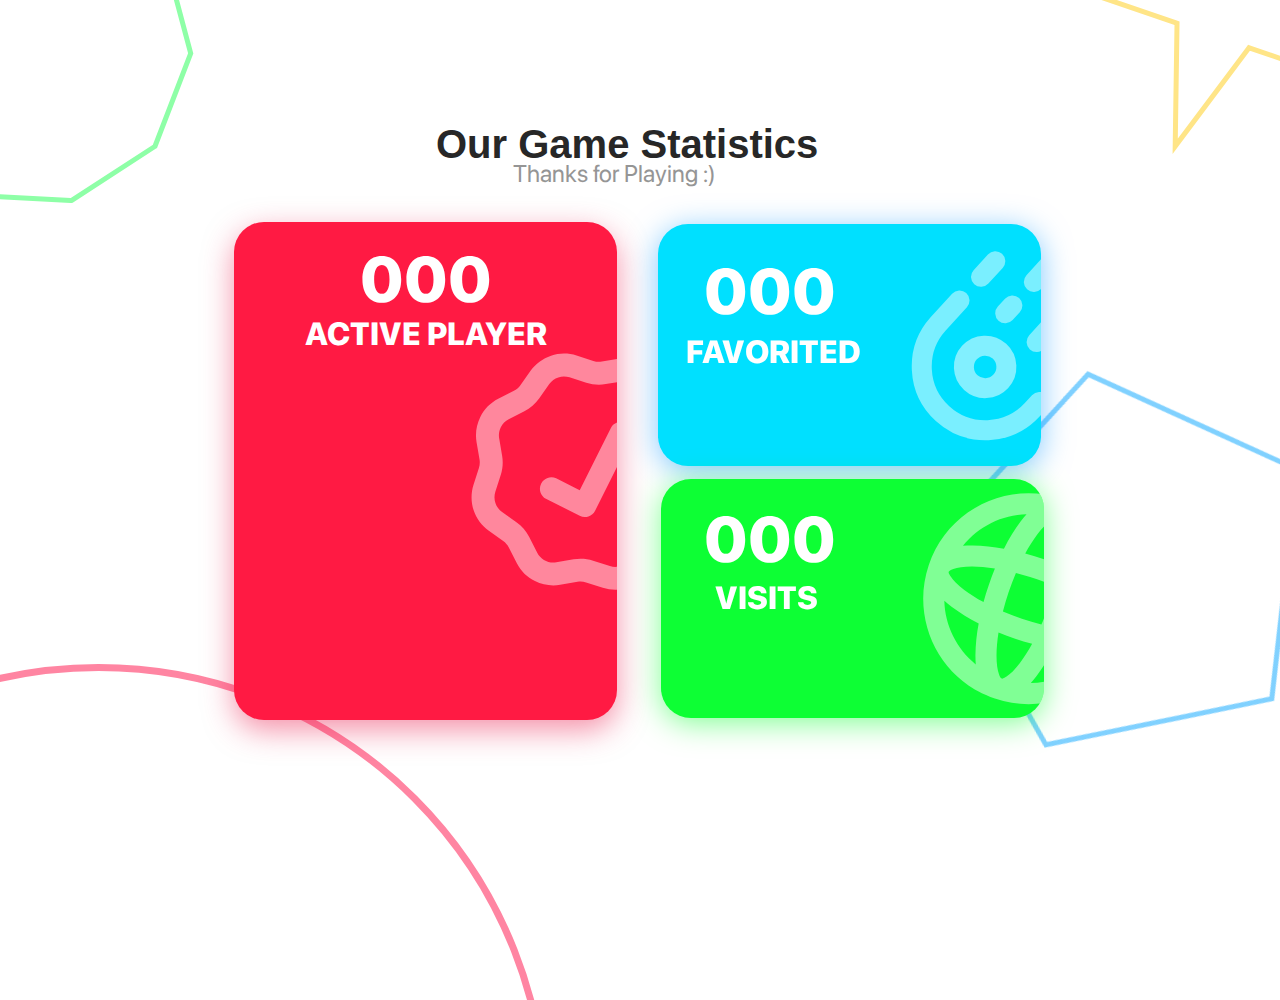
==== commit 8ae26bd3: "main" ====
--- a/index.htm
+++ b/index.htm
@@ -1 +1,92 @@
-﻿<!DOCTYPE html><html lang="en"><head><meta charset="utf-8"><title>BIG Games</title><meta name="viewport" content="width=device-width, initial-scale=1"><meta name="next-head-count" content="3"><meta http-equiv="Content-Security-Policy" content="upgrade-insecure-requests"><meta name="keywords" content="big games, roblox, video games, pet simulator, pet sim"><meta name="robots" content="index, follow"><meta name="description" content="Indie game studio behind several massively popular Roblox games available across all devices."><meta http-equiv="content-language" content="en-US"><meta property="og:title" content="BIG Games"><meta property="og:description" content="Indie game studio behind several massively popular Roblox games available across all devices."><meta property="og:type" content="website"><meta property="og:image" content="https://bigblog-storage.s3.us-east-1.amazonaws.com/Logo.png"><meta property="og:url" content="https://www.biggames.io"><meta property="og:locale" content="en-US"><meta property="og:site_name" content="BIG Games"><meta name="twitter:card" content="summary_large_image"><meta name="twitter:site" content="@BuildIntoGames"><meta name="twitter:creator" content="@BuildIntoGames"><meta name="twitter:title" content="BIG Games"><meta name="twitter:description" content="Indie game studio behind several massively popular Roblox games available across all devices."><meta name="twitter:image" content="https://bigblog-storage.s3.us-east-1.amazonaws.com/Logo.png"><meta name="msapplication-TileColor" content="#da532c"><meta name="theme-color" content="#ffffff"><link rel="preconnect" href="https://fonts.googleapis.com"><link rel="preconnect" href="https://fonts.gstatic.com" crossorigin="true"><link rel="apple-touch-icon" sizes="180x180" href="apple-touch-icon.png"><link rel="icon" type="image/png" sizes="32x32" href="favicon-32x32.png"><link rel="icon" type="image/png" sizes="16x16" href="favicon-16x16.png"><link rel="manifest" href="site.webmanifest"><link rel="mask-icon" href="safari-pinned-tab.svg" color="#5bbad5"><link rel="preconnect" href="https://fonts.gstatic.com" crossorigin=""><link data-next-font="" rel="preconnect" href="index.htm" crossorigin="anonymous"><link rel="preload" href="_next/static/css/f5fbf1a4891be15d.css" as="style"><link rel="stylesheet" href="_next/static/css/f5fbf1a4891be15d.css" data-n-g=""><link rel="preload" href="_next/static/css/94edb6198b2d45fc.css" as="style"><link rel="stylesheet" href="_next/static/css/94edb6198b2d45fc.css" data-n-p=""><noscript data-n-css=""></noscript><script defer="" nomodule="" src="_next/static/chunks/polyfills-c67a75d1b6f99dc8.js"></script><script src="_next/static/chunks/webpack-8e7275821b02ba3b.js" defer=""></script><script src="_next/static/chunks/framework-7bd36ff3d1fb4de3.js" defer=""></script><script src="_next/static/chunks/main-90a75f2663fb8ecc.js" defer=""></script><script src="_next/static/chunks/pages/_app-e137bd2ee1f6f2cc.js" defer=""></script><script src="_next/static/chunks/fea29d9f-982e7768a376b333.js" defer=""></script><script src="_next/static/chunks/75fc9c18-7acc005baae731fb.js" defer=""></script><script src="_next/static/chunks/741-48f95fa7da895446.js" defer=""></script><script src="_next/static/chunks/919-c8bcb630ff5e47c2.js" defer=""></script><script src="_next/static/chunks/303-da5c6fe088efecbf.js" defer=""></script><script src="_next/static/chunks/pages/index-09e7ab59710b5f93.js" defer=""></script><script src="_next/static/q1ukMuncQIjTjMsQGMQ4Z/_buildManifest.js" defer=""></script><script src="_next/static/q1ukMuncQIjTjMsQGMQ4Z/_ssgManifest.js" defer=""></script><style data-href="https://fonts.googleapis.com/css2?family=Flow+Rounded&family=Outfit:wght@300;400;500;600;700;800&display=swap">@font-face{font-family:'Flow Rounded';font-style:normal;font-weight:400;font-display:swap;src:url(s/flowrounded/v11/-zki91mtwsU9qlLiGwD4oQX3og.woff) format('woff')}@font-face{font-family:'Outfit';font-style:normal;font-weight:300;font-display:swap;src:url(s/outfit/v11/QGYyz_MVcBeNP4NjuGObqx1XmO1I4W61C4I.woff) format('woff')}@font-face{font-family:'Outfit';font-style:normal;font-weight:400;font-display:swap;src:url(s/outfit/v11/QGYyz_MVcBeNP4NjuGObqx1XmO1I4TC1C4I.woff) format('woff')}@font-face{font-family:'Outfit';font-style:normal;font-weight:500;font-display:swap;src:url(s/outfit/v11/QGYyz_MVcBeNP4NjuGObqx1XmO1I4QK1C4I.woff) format('woff')}@font-face{font-family:'Outfit';font-style:normal;font-weight:600;font-display:swap;src:url(s/outfit/v11/QGYyz_MVcBeNP4NjuGObqx1XmO1I4e6yC4I.woff) format('woff')}@font-face{font-family:'Outfit';font-style:normal;font-weight:700;font-display:swap;src:url(s/outfit/v11/QGYyz_MVcBeNP4NjuGObqx1XmO1I4deyC4I.woff) format('woff')}@font-face{font-family:'Outfit';font-style:normal;font-weight:800;font-display:swap;src:url(s/outfit/v11/QGYyz_MVcBeNP4NjuGObqx1XmO1I4bCyC4I.woff) format('woff')}@font-face{font-family:'Flow Rounded';font-style:normal;font-weight:400;font-display:swap;src:url(s/flowrounded/v11/-zki91mtwsU9qlLiGwD4oQXHq5__fOls73cq.woff2) format('woff2');unicode-range:U+0460-052F,U+1C80-1C88,U+20B4,U+2DE0-2DFF,U+A640-A69F,U+FE2E-FE2F}@font-face{font-family:'Flow Rounded';font-style:normal;font-weight:400;font-display:swap;src:url(s/flowrounded/v11/-zki91mtwsU9qlLiGwD4oQXHop__fOls73cq.woff2) format('woff2');unicode-range:U+0301,U+0400-045F,U+0490-0491,U+04B0-04B1,U+2116}@font-face{font-family:'Flow Rounded';font-style:normal;font-weight:400;font-display:swap;src:url(s/flowrounded/v11/-zki91mtwsU9qlLiGwD4oQXHqZ__fOls73cq.woff2) format('woff2');unicode-range:U+0102-0103,U+0110-0111,U+0128-0129,U+0168-0169,U+01A0-01A1,U+01AF-01B0,U+0300-0301,U+0303-0304,U+0308-0309,U+0323,U+0329,U+1EA0-1EF9,U+20AB}@font-face{font-family:'Flow Rounded';font-style:normal;font-weight:400;font-display:swap;src:url(s/flowrounded/v11/-zki91mtwsU9qlLiGwD4oQXHqJ__fOls73cq.woff2) format('woff2');unicode-range:U+0100-02AF,U+0304,U+0308,U+0329,U+1E00-1E9F,U+1EF2-1EFF,U+2020,U+20A0-20AB,U+20AD-20C0,U+2113,U+2C60-2C7F,U+A720-A7FF}@font-face{font-family:'Flow Rounded';font-style:normal;font-weight:400;font-display:swap;src:url(s/flowrounded/v11/-zki91mtwsU9qlLiGwD4oQXHpp__fOls7w.woff2) format('woff2');unicode-range:U+0000-00FF,U+0131,U+0152-0153,U+02BB-02BC,U+02C6,U+02DA,U+02DC,U+0304,U+0308,U+0329,U+2000-206F,U+2074,U+20AC,U+2122,U+2191,U+2193,U+2212,U+2215,U+FEFF,U+FFFD}@font-face{font-family:'Outfit';font-style:normal;font-weight:300;font-display:swap;src:url(s/outfit/v11/QGYvz_MVcBeNP4NJuktqUYLkn8BJ.woff2) format('woff2');unicode-range:U+0100-02AF,U+0304,U+0308,U+0329,U+1E00-1E9F,U+1EF2-1EFF,U+2020,U+20A0-20AB,U+20AD-20C0,U+2113,U+2C60-2C7F,U+A720-A7FF}@font-face{font-family:'Outfit';font-style:normal;font-weight:300;font-display:swap;src:url(s/outfit/v11/QGYvz_MVcBeNP4NJtEtqUYLknw.woff2) format('woff2');unicode-range:U+0000-00FF,U+0131,U+0152-0153,U+02BB-02BC,U+02C6,U+02DA,U+02DC,U+0304,U+0308,U+0329,U+2000-206F,U+2074,U+20AC,U+2122,U+2191,U+2193,U+2212,U+2215,U+FEFF,U+FFFD}@font-face{font-family:'Outfit';font-style:normal;font-weight:400;font-display:swap;src:url(s/outfit/v11/QGYvz_MVcBeNP4NJuktqUYLkn8BJ.woff2) format('woff2');unicode-range:U+0100-02AF,U+0304,U+0308,U+0329,U+1E00-1E9F,U+1EF2-1EFF,U+2020,U+20A0-20AB,U+20AD-20C0,U+2113,U+2C60-2C7F,U+A720-A7FF}@font-face{font-family:'Outfit';font-style:normal;font-weight:400;font-display:swap;src:url(s/outfit/v11/QGYvz_MVcBeNP4NJtEtqUYLknw.woff2) format('woff2');unicode-range:U+0000-00FF,U+0131,U+0152-0153,U+02BB-02BC,U+02C6,U+02DA,U+02DC,U+0304,U+0308,U+0329,U+2000-206F,U+2074,U+20AC,U+2122,U+2191,U+2193,U+2212,U+2215,U+FEFF,U+FFFD}@font-face{font-family:'Outfit';font-style:normal;font-weight:500;font-display:swap;src:url(s/outfit/v11/QGYvz_MVcBeNP4NJuktqUYLkn8BJ.woff2) format('woff2');unicode-range:U+0100-02AF,U+0304,U+0308,U+0329,U+1E00-1E9F,U+1EF2-1EFF,U+2020,U+20A0-20AB,U+20AD-20C0,U+2113,U+2C60-2C7F,U+A720-A7FF}@font-face{font-family:'Outfit';font-style:normal;font-weight:500;font-display:swap;src:url(s/outfit/v11/QGYvz_MVcBeNP4NJtEtqUYLknw.woff2) format('woff2');unicode-range:U+0000-00FF,U+0131,U+0152-0153,U+02BB-02BC,U+02C6,U+02DA,U+02DC,U+0304,U+0308,U+0329,U+2000-206F,U+2074,U+20AC,U+2122,U+2191,U+2193,U+2212,U+2215,U+FEFF,U+FFFD}@font-face{font-family:'Outfit';font-style:normal;font-weight:600;font-display:swap;src:url(s/outfit/v11/QGYvz_MVcBeNP4NJuktqUYLkn8BJ.woff2) format('woff2');unicode-range:U+0100-02AF,U+0304,U+0308,U+0329,U+1E00-1E9F,U+1EF2-1EFF,U+2020,U+20A0-20AB,U+20AD-20C0,U+2113,U+2C60-2C7F,U+A720-A7FF}@font-face{font-family:'Outfit';font-style:normal;font-weight:600;font-display:swap;src:url(s/outfit/v11/QGYvz_MVcBeNP4NJtEtqUYLknw.woff2) format('woff2');unicode-range:U+0000-00FF,U+0131,U+0152-0153,U+02BB-02BC,U+02C6,U+02DA,U+02DC,U+0304,U+0308,U+0329,U+2000-206F,U+2074,U+20AC,U+2122,U+2191,U+2193,U+2212,U+2215,U+FEFF,U+FFFD}@font-face{font-family:'Outfit';font-style:normal;font-weight:700;font-display:swap;src:url(s/outfit/v11/QGYvz_MVcBeNP4NJuktqUYLkn8BJ.woff2) format('woff2');unicode-range:U+0100-02AF,U+0304,U+0308,U+0329,U+1E00-1E9F,U+1EF2-1EFF,U+2020,U+20A0-20AB,U+20AD-20C0,U+2113,U+2C60-2C7F,U+A720-A7FF}@font-face{font-family:'Outfit';font-style:normal;font-weight:700;font-display:swap;src:url(s/outfit/v11/QGYvz_MVcBeNP4NJtEtqUYLknw.woff2) format('woff2');unicode-range:U+0000-00FF,U+0131,U+0152-0153,U+02BB-02BC,U+02C6,U+02DA,U+02DC,U+0304,U+0308,U+0329,U+2000-206F,U+2074,U+20AC,U+2122,U+2191,U+2193,U+2212,U+2215,U+FEFF,U+FFFD}@font-face{font-family:'Outfit';font-style:normal;font-weight:800;font-display:swap;src:url(s/outfit/v11/QGYvz_MVcBeNP4NJuktqUYLkn8BJ.woff2) format('woff2');unicode-range:U+0100-02AF,U+0304,U+0308,U+0329,U+1E00-1E9F,U+1EF2-1EFF,U+2020,U+20A0-20AB,U+20AD-20C0,U+2113,U+2C60-2C7F,U+A720-A7FF}@font-face{font-family:'Outfit';font-style:normal;font-weight:800;font-display:swap;src:url(s/outfit/v11/QGYvz_MVcBeNP4NJtEtqUYLknw.woff2) format('woff2');unicode-range:U+0000-00FF,U+0131,U+0152-0153,U+02BB-02BC,U+02C6,U+02DA,U+02DC,U+0304,U+0308,U+0329,U+2000-206F,U+2074,U+20AC,U+2122,U+2191,U+2193,U+2212,U+2215,U+FEFF,U+FFFD}</style></head><body><div id="__next"><div id="home" class="bg-pageBg/90 overflow-x-hidden"><header class="fixed top-0 left-0 right-0 bg-transparent-white z-[200] after:content-[&quot;&quot;] after:inset-0 after:absolute after:backdrop-blur-xl before:content-[&quot;&quot;] before:absolute before:top-full before:left-0 before:right-0 before:h-[1px] before:bg-transparent-grey before:backdrop-blur-xl"><div class="h-[var(--navigation-height-mobile)] flex items-center z-10 relative lg:h-[var(--navigation-height)] lg:overflow-hidden"><div class="w-full max-w-[var(--page-max-width)] px-mobile-padding mx-auto flex items-center justify-between lg:justify-normal relative"><button class="bg-[rgba(110,110,110,0.10)] h-[2.5rem] w-[2.5rem] rounded-full flex justify-center items-center lg:hidden"><svg width="18px" height="12.6666667px" viewbox="0 0 18 12.6666667" version="1.1" xmlns="http://www.w3.org/2000/svg"><g id="Contact-Us-Mobile" stroke="none" stroke-width="1" fill="none" fill-rule="evenodd" stroke-linecap="round" stroke-opacity="0.8"><g id="Contact-Us-Field-Error" transform="translate(-21.000000, -23.444444)" stroke="#181A1C" stroke-width="2"><g id="Group-9-Copy" transform="translate(10.000000, 10.000000)"><path d="M12,14.4444444 L28,14.4444444 M12,19.7777778 L28,19.7777778 M12,25.1111111 L28,25.1111111" id="Shape"></path></g></g></g></svg></button><a href="index.htm"><img alt="big games logo" loading="lazy" width="68" height="50" decoding="async" data-nimg="1" style="color:transparent" src="_next/static/media/bigGames.66f7ea84.svg"></a><div class="h-[var(--navigation-height)] w-[1px] bg-transparent-grey mx-spacing40 hidden lg:block"></div><div class="flex items-center justify-between w-auto lg:w-full"><nav class="-translate-x-full Navigation_menu__w7aW_ Navigation_hamburger-menu-desktop__riSCa bg-pageBg/70"><ul class="flex items-center gap-x-spacing50 gap-y-5 text-center flex-col w-full px-spacing10 [&amp;_&gt;li:first-child]:mt-5 lg:flex-row lg:px-0 lg:[&amp;_a]:relative lg:[&amp;_&gt;li:first-child]:mt-0"><li class="w-full"><a class="relative text-black rounded-full inline-flex items-center justify-center bg-white px-spacing25 font-semibold text-size18 h-[4.25rem] shadow-sm w-full max-w-[23.75rem] lg:text-lg lg:transition-colors lg:cursor-pointer lg:p-0 lg:h-auto lg:shadow-none lg:bg-transparent lg:font-medium lg:before:transition-[opacity,width] lg:before:duration-200 lg:before:content-[&quot;&quot;] lg:before:absolute lg:before:left-0 lg:before:bg-pageOrange lg:before:h-[2px] lg:before:top-[52px] lg:before:rounded-[100px_100px_0_0] lg:before:opacity-0 lg:before:w-0 hover:lg:before:opacity-100 hover:lg:before:w-full hover:text-black" href="index.htm"><span class="lg:absolute lg:top-[52px] lg:bg-pageOrange lg:h-[2px] lg:w-full lg:rounded-[100px_100px_0_0]"></span>Home</a></li><li class="w-full"><a class="relative text-black rounded-full inline-flex items-center justify-center bg-white px-spacing25 font-semibold text-size18 h-[4.25rem] shadow-sm w-full max-w-[23.75rem] lg:text-lg lg:transition-colors lg:cursor-pointer lg:p-0 lg:h-auto lg:shadow-none lg:bg-transparent lg:font-medium lg:before:transition-[opacity,width] lg:before:duration-200 lg:before:content-[&quot;&quot;] lg:before:absolute lg:before:left-0 lg:before:bg-pageOrange lg:before:h-[2px] lg:before:top-[52px] lg:before:rounded-[100px_100px_0_0] lg:before:opacity-0 lg:before:w-0 hover:lg:before:opacity-100 hover:lg:before:w-full hover:text-black lg:text-grey" href="index.htm#ourgames">Games</a></li><li class="w-full"><a class="relative text-black rounded-full inline-flex items-center justify-center bg-white px-spacing25 font-semibold text-size18 h-[4.25rem] shadow-sm w-full max-w-[23.75rem] lg:text-lg lg:transition-colors lg:cursor-pointer lg:p-0 lg:h-auto lg:shadow-none lg:bg-transparent lg:font-medium lg:before:transition-[opacity,width] lg:before:duration-200 lg:before:content-[&quot;&quot;] lg:before:absolute lg:before:left-0 lg:before:bg-pageOrange lg:before:h-[2px] lg:before:top-[52px] lg:before:rounded-[100px_100px_0_0] lg:before:opacity-0 lg:before:w-0 hover:lg:before:opacity-100 hover:lg:before:w-full hover:text-black lg:text-grey" href="post.html">Blogs</a></li><li class="w-full"><a class="relative text-black rounded-full inline-flex items-center justify-center bg-white px-spacing25 font-semibold text-size18 h-[4.25rem] shadow-sm w-full max-w-[23.75rem] lg:text-lg lg:transition-colors lg:cursor-pointer lg:p-0 lg:h-auto lg:shadow-none lg:bg-transparent lg:font-medium lg:before:transition-[opacity,width] lg:before:duration-200 lg:before:content-[&quot;&quot;] lg:before:absolute lg:before:left-0 lg:before:bg-pageOrange lg:before:h-[2px] lg:before:top-[52px] lg:before:rounded-[100px_100px_0_0] lg:before:opacity-0 lg:before:w-0 hover:lg:before:opacity-100 hover:lg:before:w-full hover:text-black lg:text-grey" href="https://shop.biggames.io">Merch</a></li></ul><div class="flex gap-4 mt-auto justify-center items-start px-spacing10 lg:hidden"><a target="_blank" rel="noopener noreferrer" class="shadow-glowBlue bg-discord flex items-center sidebarSocialBtn  cursor-pointer" href="https://discord.biggames.io"><img alt="test" loading="lazy" width="32" height="24" decoding="async" data-nimg="1" style="color:transparent" src="_next/static/media/discord.763c98ce.svg"></a><a target="_blank" rel="noopener noreferrer" class="shadow-glowLightBlue bg-twitter flex items-center sidebarSocialBtn  cursor-pointer" href="https://twitter.com/BuildIntoGames"><img alt="test" loading="lazy" width="32" height="26" decoding="async" data-nimg="1" style="color:transparent" src="_next/static/media/twitter.c1a489e1.svg"></a><a target="_blank" rel="noopener noreferrer" class="shadow-glowRed bg-youtube flex items-center sidebarSocialBtn  cursor-pointer" href="https://youtube.com/c/BuildIntoGames"><img alt="test" loading="lazy" width="35" height="24" decoding="async" data-nimg="1" style="color:transparent" src="_next/static/media/youtube.cd1802ae.svg"></a></div></nav><div class="translate-x-full Navigation_menu__w7aW_ bg-white lg:!hidden"><div class="flex flex-col gap-spacing20 max-w-[25rem] w-full mx-auto mt-spacing10"><div></div><div class="px-5 sm:px-0"><div class="flex gap-spacing10"><a target="_blank" rel="noopener noreferrer" class="shadow-glowBlue bg-discord flex items-center sidebarSocialBtn  cursor-pointer" href="https://discord.biggames.io"><img alt="test" loading="lazy" width="32" height="24" decoding="async" data-nimg="1" style="color:transparent" src="_next/static/media/discord.763c98ce.svg"></a><a target="_blank" rel="noopener noreferrer" class="shadow-glowLightBlue bg-twitter flex items-center sidebarSocialBtn  cursor-pointer" href="https://twitter.com/BuildIntoGames"><img alt="test" loading="lazy" width="32" height="26" decoding="async" data-nimg="1" style="color:transparent" src="_next/static/media/twitter.c1a489e1.svg"></a><a target="_blank" rel="noopener noreferrer" class="shadow-glowRed bg-youtube flex items-center sidebarSocialBtn  cursor-pointer" href="https://youtube.com/c/BuildIntoGames"><img alt="test" loading="lazy" width="35" height="24" decoding="async" data-nimg="1" style="color:transparent" src="_next/static/media/youtube.cd1802ae.svg"></a></div></div></div></div><div class="visible h-[2.5rem] w-[2.5rem] text-size18 font-semibold p-0 rounded-full flex items-center justify-center transition bg-pageOrange text-white [box-shadow:0_3px_6px_0_rgba(54,70,76,0.15)] relative lg:h-[3.125rem] lg:w-auto lg:px-spacing25 lg:font-bold hover:scale-105 transition-all duration-200"><a class="hidden lg:flex items-center justify-center gap-[0.4375rem]" href="contact"><svg width="15.51759px" height="15.9994406px" viewbox="0 0 15.51759 15.9994406" version="1.1" xmlns="http://www.w3.org/2000/svg" class=""><g id="Contact-Us" stroke="none" stroke-width="1" fill="none" fill-rule="evenodd"><g id="Contact-Us-Empty" transform="translate(-1205.000559, -33.500559)" fill="#FFFFFF" fill-rule="nonzero"><g id="Group-9" transform="translate(1180.000000, 16.000000)"><g id="Group-3" transform="translate(25.000000, 14.000000)"><path d="M14.3363998,9.51041761 C14.7438561,9.71802184 15.0750904,10.0492561 15.2826802,10.4567124 C15.4872384,10.858197 15.5145128,11.3671362 15.5181494,12.2851836 L15.518024,18.3898498 C15.5152847,18.7754622 15.5015878,18.9912516 15.4331034,19.1190391 C15.2738742,19.4162044 14.9300807,19.563596 14.6049817,19.4739484 C14.430306,19.4257321 14.2150652,19.2207408 13.7845834,18.8107582 C13.4371809,18.4798849 13.2635157,18.3145204 13.0718777,18.1832971 C12.7211548,17.9430819 12.3217105,17.7832753 11.9020557,17.7153539 C11.7301229,17.6875285 11.5522216,17.6805721 11.2716398,17.678833 L8.51724488,17.6782533 C7.30447583,17.6782533 6.69816348,17.6782533 6.23493363,17.4422246 C5.82748451,17.2346348 5.49622143,16.9033284 5.28861719,16.4958721 C5.06833718,16.0635714 5.05365185,15.506523 5.05267283,14.4482038 L5.05260289,12.7390453 C5.05260289,11.5262762 5.05260289,10.9199639 5.28861719,10.4567124 C5.49622143,10.0492561 5.82748451,9.71802184 6.23493363,9.51041761 C6.6363995,9.30587188 7.14533622,9.27859912 8.06338325,9.27496275 L12.5079286,9.27496275 C13.425976,9.27859912 13.9349152,9.30587188 14.3363998,9.51041761 Z M11.4491982,3.7360143 C11.8566545,3.94361853 12.1878887,4.27488162 12.3954785,4.68233073 C12.615772,5.11465165 12.6304582,5.67168876 12.6314373,6.73004164 L12.6315072,8.37215279 L8.23174194,8.3726652 C6.96530696,8.37650827 6.27174842,8.40917436 5.72679335,8.68683612 C5.18353027,8.96364658 4.74184616,9.40533069 4.4650357,9.94856489 C4.18737395,10.4935454 4.15470786,11.187107 4.15086479,12.4535423 L4.15035238,13.2443056 C3.79895828,13.2443056 3.45704143,13.3582779 3.17592182,13.5691158 L1.84780906,14.5652003 C1.25307439,15.011273 0.955707056,15.2343093 0.706794183,15.2292011 C0.490189097,15.224565 0.287052806,15.1230077 0.15348364,14.9524463 C0.0279061164,14.7920491 0.00507383934,14.5140438 0.000922516243,14.0110966 L0.000559441302,6.51078769 C0.00419580976,5.59274834 0.0314685732,5.08377158 0.236014299,4.68233073 C0.443618534,4.27488162 0.774881616,3.94361853 1.18233073,3.7360143 C1.58377158,3.53146857 2.09274834,3.50419581 3.01078769,3.50055944 L9.62072694,3.50055944 C10.5387743,3.50419581 11.0477135,3.53146857 11.4491982,3.7360143 Z" id="Combined-Shape"></path></g></g></g></g></svg><span class="hidden lg:inline">Contact Us</span></a><a class="Navigation_btn__Tfu76" href="contact"><svg width="15.51759px" height="15.9994406px" viewbox="0 0 15.51759 15.9994406" version="1.1" xmlns="http://www.w3.org/2000/svg" class=""><g id="Contact-Us" stroke="none" stroke-width="1" fill="none" fill-rule="evenodd"><g id="Contact-Us-Empty" transform="translate(-1205.000559, -33.500559)" fill="#FFFFFF" fill-rule="nonzero"><g id="Group-9" transform="translate(1180.000000, 16.000000)"><g id="Group-3" transform="translate(25.000000, 14.000000)"><path d="M14.3363998,9.51041761 C14.7438561,9.71802184 15.0750904,10.0492561 15.2826802,10.4567124 C15.4872384,10.858197 15.5145128,11.3671362 15.5181494,12.2851836 L15.518024,18.3898498 C15.5152847,18.7754622 15.5015878,18.9912516 15.4331034,19.1190391 C15.2738742,19.4162044 14.9300807,19.563596 14.6049817,19.4739484 C14.430306,19.4257321 14.2150652,19.2207408 13.7845834,18.8107582 C13.4371809,18.4798849 13.2635157,18.3145204 13.0718777,18.1832971 C12.7211548,17.9430819 12.3217105,17.7832753 11.9020557,17.7153539 C11.7301229,17.6875285 11.5522216,17.6805721 11.2716398,17.678833 L8.51724488,17.6782533 C7.30447583,17.6782533 6.69816348,17.6782533 6.23493363,17.4422246 C5.82748451,17.2346348 5.49622143,16.9033284 5.28861719,16.4958721 C5.06833718,16.0635714 5.05365185,15.506523 5.05267283,14.4482038 L5.05260289,12.7390453 C5.05260289,11.5262762 5.05260289,10.9199639 5.28861719,10.4567124 C5.49622143,10.0492561 5.82748451,9.71802184 6.23493363,9.51041761 C6.6363995,9.30587188 7.14533622,9.27859912 8.06338325,9.27496275 L12.5079286,9.27496275 C13.425976,9.27859912 13.9349152,9.30587188 14.3363998,9.51041761 Z M11.4491982,3.7360143 C11.8566545,3.94361853 12.1878887,4.27488162 12.3954785,4.68233073 C12.615772,5.11465165 12.6304582,5.67168876 12.6314373,6.73004164 L12.6315072,8.37215279 L8.23174194,8.3726652 C6.96530696,8.37650827 6.27174842,8.40917436 5.72679335,8.68683612 C5.18353027,8.96364658 4.74184616,9.40533069 4.4650357,9.94856489 C4.18737395,10.4935454 4.15470786,11.187107 4.15086479,12.4535423 L4.15035238,13.2443056 C3.79895828,13.2443056 3.45704143,13.3582779 3.17592182,13.5691158 L1.84780906,14.5652003 C1.25307439,15.011273 0.955707056,15.2343093 0.706794183,15.2292011 C0.490189097,15.224565 0.287052806,15.1230077 0.15348364,14.9524463 C0.0279061164,14.7920491 0.00507383934,14.5140438 0.000922516243,14.0110966 L0.000559441302,6.51078769 C0.00419580976,5.59274834 0.0314685732,5.08377158 0.236014299,4.68233073 C0.443618534,4.27488162 0.774881616,3.94361853 1.18233073,3.7360143 C1.58377158,3.53146857 2.09274834,3.50419581 3.01078769,3.50055944 L9.62072694,3.50055944 C10.5387743,3.50419581 11.0477135,3.53146857 11.4491982,3.7360143 Z" id="Combined-Shape"></path></g></g></g></g></svg></a></div></div></div></div></header><main class="relative bg-heroBannerBG mt-[var(--navigation-height-mobile)] lg:mt-[var(--navigation-height)]"><div class="bg-gradient-to-b from-gray-200/80 to-gray-50/80 py-4 pt-6 md:pt-0 md:py-4 md:pt-0 max-w-full flex flex-col overflow-x-hidden md:min-h-[600px]"><div class="container mx-auto flex flex-col justify-center items-center md:px-16 flex-1"><div class="flex-1 min-w-full flex lg:hidden flex-col items-center justify-center"><div class="min-w-full flex flex-col flex-1 gap-y-6 items-center justify-center gap-x-2"><div><h4 class="md:mt-0 text-xl md:text-5xl max-w-2xl font-bold text-center">Titanic Pink Balloon Cat 🎈</h4><h5 class="l text-lg md:text-lg text-gray-500 text-center font-semibold">Available now!</h5></div><div class="min-w-full flex justify-between gap-x-12"><div class="flex flex-1 flex-col items-center justify-center"><a class="hover:rotate-[10deg] transition" href="/product/titanic-pink-balloon-cat"><img alt="Tech Pack" loading="lazy" width="400" height="400" decoding="async" data-nimg="1" class="max-w-[222px] sm:max-w-[290px] h-auto" style="color:transparent" srcset="_next/Titanic_Pink_Balloon_Cat!-1.png 1x?url=%2Fdrops%2FTitanic_Pink_Balloon_Cat!.png&amp;w=640&amp;q=75 1x, _next/Titanic_Pink_Balloon_Cat!.png 2xe?url=%2Fdrops%2FTitanic_Pink_Balloon_Cat!.png&amp;w=828&amp;q=75 2x" src="_next/Titanic_Pink_Balloon_Cat!.png?url=%2Fdrops%2FTitanic_Pink_Balloon_Cat!.png&amp;w=828&amp;q=75"></a></div></div><!--$--><div class="flex items-center md:justify-start"><div class="absolute w-[305px] flex items-center justify-center"><div class="flex px-3 py-3 bg-red-500 shadow-glowRed flex flex-col justify-center text-white font-bold rounded-full border-white z-[100]">Out Now!</div></div><div class="flex gap-x-1 md:gap-x-2"><div class="flex flex-col gap-y-2 items-center justify-center"><div class="card shadow-sm md:min-w-[70px] flex items-center font-bold justify-center bg-gray-300/80 md:text-xl px-2 rounded-[12px] p-2">0<!-- -->0<span class="font-bold text-gray-800/40 text-xs">DAYS</span></div></div><div class="flex flex-col gap-y-2 items-center justify-center"><div class="card shadow-sm md:min-w-[70px] flex items-center font-bold justify-center bg-gray-300/80 md:text-xl px-2 rounded-[12px] p-2">0<!-- -->0<span class="font-bold text-gray-800/40 text-xs">HOURS</span></div></div><div class="flex flex-col gap-y-2 items-center justify-center"><div class="card shadow-sm md:min-w-[70px] flex items-center font-bold justify-center bg-gray-300/80 md:text-xl px-2 rounded-[12px] p-2">0<!-- -->0<span class="font-bold text-gray-800/40 text-xs">MINS</span></div></div><div class="flex flex-col gap-y-2 items-center justify-center"><div class="card shadow-sm overflow-y-hidden md:min-w-[70px] flex items-center font-bold justify-center bg-gray-300/80 md:text-xl px-2 rounded-[12px] p-2">0<!-- -->0<span class="font-bold text-gray-800/40 text-xs">SECS</span></div></div></div></div><!--/$--><div><style data-emotion="css 14ym9ms">.css-14ym9ms{display:-webkit-inline-box;display:-webkit-inline-flex;display:-ms-inline-flexbox;display:inline-flex;-webkit-align-items:center;-webkit-box-align:center;-ms-flex-align:center;align-items:center;-webkit-box-pack:center;-ms-flex-pack:center;-webkit-justify-content:center;justify-content:center;position:relative;box-sizing:border-box;-webkit-tap-highlight-color:transparent;background-color:transparent;outline:0;border:0;margin:0;border-radius:0;padding:0;cursor:pointer;-webkit-user-select:none;-moz-user-select:none;-ms-user-select:none;user-select:none;vertical-align:middle;-moz-appearance:none;-webkit-appearance:none;-webkit-text-decoration:none;text-decoration:none;color:inherit;border-radius:1000px;}.css-14ym9ms::-moz-focus-inner{border-style:none;}.css-14ym9ms.Mui-disabled{pointer-events:none;cursor:default;}@media print{.css-14ym9ms{-webkit-print-color-adjust:exact;color-adjust:exact;}}</style><button class="MuiButtonBase-root w-lg rounded-full css-14ym9ms" tabindex="0" type="button" style="border-radius:1000px"><a class="w-lg md:text-xl py-2 bg-pageGreen px-8 min-h-[25px] rounded-full text-white font-bold" style="opacity:0;transform:translateY(25px) translateZ(0)"><span class="flex gap-x-1"><svg stroke="currentColor" fill="currentColor" stroke-width="0" viewbox="0 0 24 24" height="1em" width="1em" xmlns="http://www.w3.org/2000/svg"><path fill="none" d="M0 0h24v24H0z"></path><path d="M18 6h-2c0-2.21-1.79-4-4-4S8 3.79 8 6H6c-1.1 0-2 .9-2 2v12c0 1.1.9 2 2 2h12c1.1 0 2-.9 2-2V8c0-1.1-.9-2-2-2zm-8 4c0 .55-.45 1-1 1s-1-.45-1-1V8h2v2zm2-6c1.1 0 2 .9 2 2h-4c0-1.1.9-2 2-2zm4 6c0 .55-.45 1-1 1s-1-.45-1-1V8h2v2z"></path></svg> Shop Now</span></a></button></div></div></div><div class="min-w-full hidden lg:flex gap-y-16 gap-x-12 overflow-hidden p-4"><div class="flex flex-1 flex-col justify-center" style="opacity:0;transform:translateY(20px) translateZ(0)"><h3 class="text-4xl font-bold min-w-2xl">Titanic Pink Balloon Cat 🎈</h3><p class="mb-4 text-lg font-semibold text-gray-500">Available now!</p><div class="mb-4"><!--$--><div class="flex items-center md:justify-start"><div class="absolute w-[305px] flex items-center justify-center"><div class="flex px-3 py-3 bg-red-500 shadow-glowRed flex flex-col justify-center text-white font-bold rounded-full border-white z-[100]">Out Now!</div></div><div class="flex gap-x-1 md:gap-x-2"><div class="flex flex-col gap-y-2 items-center justify-center"><div class="card shadow-sm md:min-w-[70px] flex items-center font-bold justify-center bg-gray-300/80 md:text-xl px-2 rounded-[12px] p-2">0<!-- -->0<span class="font-bold text-gray-800/40 text-xs">DAYS</span></div></div><div class="flex flex-col gap-y-2 items-center justify-center"><div class="card shadow-sm md:min-w-[70px] flex items-center font-bold justify-center bg-gray-300/80 md:text-xl px-2 rounded-[12px] p-2">0<!-- -->0<span class="font-bold text-gray-800/40 text-xs">HOURS</span></div></div><div class="flex flex-col gap-y-2 items-center justify-center"><div class="card shadow-sm md:min-w-[70px] flex items-center font-bold justify-center bg-gray-300/80 md:text-xl px-2 rounded-[12px] p-2">0<!-- -->0<span class="font-bold text-gray-800/40 text-xs">MINS</span></div></div><div class="flex flex-col gap-y-2 items-center justify-center"><div class="card shadow-sm overflow-y-hidden md:min-w-[70px] flex items-center font-bold justify-center bg-gray-300/80 md:text-xl px-2 rounded-[12px] p-2">0<!-- -->0<span class="font-bold text-gray-800/40 text-xs">SECS</span></div></div></div></div><!--/$--></div><div class=""><a class="text-xl bg-pageGreen px-12 min-h-[60px] rounded-full text-white btn items-center font-bold" tabindex="0" style="opacity:0;transform:translateY(25px) translateZ(0)"><span class="flex items-center gap-x-1"><svg stroke="currentColor" fill="currentColor" stroke-width="0" viewbox="0 0 24 24" height="1em" width="1em" xmlns="http://www.w3.org/2000/svg"><path fill="none" d="M0 0h24v24H0z"></path><path d="M18 6h-2c0-2.21-1.79-4-4-4S8 3.79 8 6H6c-1.1 0-2 .9-2 2v12c0 1.1.9 2 2 2h12c1.1 0 2-.9 2-2V8c0-1.1-.9-2-2-2zm-8 4c0 .55-.45 1-1 1s-1-.45-1-1V8h2v2zm2-6c1.1 0 2 .9 2 2h-4c0-1.1.9-2 2-2zm4 6c0 .55-.45 1-1 1s-1-.45-1-1V8h2v2z"></path></svg> Shop Now</span></a></div></div><div class="rounded-full flex-1 min-h-full my-6 flex gap-y-6 p-2 flex-col justify-center items-end"><div style="opacity:0;transform:translateY(-50px) translateZ(0)"><div class="flex-1 flex flex-col gap-y-16 items-center justify-center"><a class="hover:rotate-[10deg] transition" href="/product/titanic-pink-balloon-cat"><img alt="Tech Pack" loading="lazy" width="400" height="400" decoding="async" data-nimg="1" class="md:max-w-[466px] max-w-[220px] h-auto" style="color:transparent" srcset="_next/Titanic_Pink_Balloon_Cat!-1.png 1x?url=%2Fdrops%2FTitanic_Pink_Balloon_Cat!.png&amp;w=640&amp;q=75 1x, _next/Titanic_Pink_Balloon_Cat!.png 2xe?url=%2Fdrops%2FTitanic_Pink_Balloon_Cat!.png&amp;w=828&amp;q=75 2x" src="_next/Titanic_Pink_Balloon_Cat!.png?url=%2Fdrops%2FTitanic_Pink_Balloon_Cat!.png&amp;w=828&amp;q=75"></a></div></div></div></div></div></div><div class="bg-white/80 py-10 lg:py-40 flex justify-center px-5 md:px-0"><div class="flex flex-col lg:flex-row gap-y-5 lg:gap-x-spacing50 lg:max-w-7lg"><div class="sm:max-w-lg lg:max-w-lg m-auto"><p class="font-bold lg:hidden lg:mt-12 mt-spacing20 mb-6 text-center text-pageOrange">Latest Dev Blog</p><div class="py-2 relative overflow-hidden rounded-[1.875rem]"><div class="blur-md relative "><span style="box-sizing:border-box;display:inline-block;overflow:hidden;width:initial;height:initial;background:none;opacity:1;border:0;margin:0;padding:0;position:relative;max-width:100%"><span style="box-sizing:border-box;display:block;width:initial;height:initial;background:none;opacity:1;border:0;margin:0;padding:0;max-width:100%"><img style="display:block;max-width:100%;width:initial;height:initial;background:none;opacity:1;border:0;margin:0;padding:0" alt="" aria-hidden="true" src="data:image/svg+xml,%3csvg%20xmlns=%27http://www.w3.org/2000/svg%27%20version=%271.1%27%20width=%27454%27%20height=%27340.5%27/%3e"></span><img alt="blog_monster" src="[data-uri]" decoding="async" data-nimg="intrinsic" style="position:absolute;top:0;left:0;bottom:0;right:0;box-sizing:border-box;padding:0;border:none;margin:auto;display:block;width:0;height:0;min-width:100%;max-width:100%;min-height:100%;max-height:100%"><noscript><img alt="blog_monster" loading="lazy" decoding="async" data-nimg="intrinsic" style="position:absolute;top:0;left:0;bottom:0;right:0;box-sizing:border-box;padding:0;border:none;margin:auto;display:block;width:0;height:0;min-width:100%;max-width:100%;min-height:100%;max-height:100%" srcset="_next/gameicon_PS_99_cat_nightmare_b2f8d8b0ae-1.png 1x?url=https%3A%2F%2Fbigblog-storage.s3.us-east-1.amazonaws.com%2Fgameicon_PS_99_cat_nightmare_b2f8d8b0ae.png&amp;w=640&amp;q=75 1x, _next/gameicon_PS_99_cat_nightmare_b2f8d8b0ae.png 2xe?url=https%3A%2F%2Fbigblog-storage.s3.us-east-1.amazonaws.com%2Fgameicon_PS_99_cat_nightmare_b2f8d8b0ae.png&amp;w=1080&amp;q=75 2x" src="_next/gameicon_PS_99_cat_nightmare_b2f8d8b0ae.png?url=https%3A%2F%2Fbigblog-storage.s3.us-east-1.amazonaws.com%2Fgameicon_PS_99_cat_nightmare_b2f8d8b0ae.png&amp;w=1080&amp;q=75"></noscript></span></div><div class="absolute top-0 w-full h-full flex justify-center items-center"><div class="w-1/2 h-3/5 rounded-blog overflow-hidden relative"><span style="box-sizing:border-box;display:inline-block;overflow:hidden;width:initial;height:initial;background:none;opacity:1;border:0;margin:0;padding:0;position:relative;max-width:100%"><span style="box-sizing:border-box;display:block;width:initial;height:initial;background:none;opacity:1;border:0;margin:0;padding:0;max-width:100%"><img style="display:block;max-width:100%;width:initial;height:initial;background:none;opacity:1;border:0;margin:0;padding:0" alt="" aria-hidden="true" src="data:image/svg+xml,%3csvg%20xmlns=%27http://www.w3.org/2000/svg%27%20version=%271.1%27%20width=%27227%27%20height=%27227%27/%3e"></span><img alt="blog_monster1" src="[data-uri]" decoding="async" data-nimg="intrinsic" style="position:absolute;top:0;left:0;bottom:0;right:0;box-sizing:border-box;padding:0;border:none;margin:auto;display:block;width:0;height:0;min-width:100%;max-width:100%;min-height:100%;max-height:100%"><noscript><img alt="blog_monster1" loading="lazy" decoding="async" data-nimg="intrinsic" style="position:absolute;top:0;left:0;bottom:0;right:0;box-sizing:border-box;padding:0;border:none;margin:auto;display:block;width:0;height:0;min-width:100%;max-width:100%;min-height:100%;max-height:100%" srcset="_next/gameicon_PS_99_cat_nightmare_b2f8d8b0ae-2.png 1x?url=https%3A%2F%2Fbigblog-storage.s3.us-east-1.amazonaws.com%2Fgameicon_PS_99_cat_nightmare_b2f8d8b0ae.png&amp;w=256&amp;q=75 1x, _next/gameicon_PS_99_cat_nightmare_b2f8d8b0ae-1.png 2xe?url=https%3A%2F%2Fbigblog-storage.s3.us-east-1.amazonaws.com%2Fgameicon_PS_99_cat_nightmare_b2f8d8b0ae.png&amp;w=640&amp;q=75 2x" src="_next/gameicon_PS_99_cat_nightmare_b2f8d8b0ae-1.png?url=https%3A%2F%2Fbigblog-storage.s3.us-east-1.amazonaws.com%2Fgameicon_PS_99_cat_nightmare_b2f8d8b0ae.png&amp;w=640&amp;q=75"></noscript></span></div></div></div></div><div class="sm:max-w-lg m-auto"><p class="font-medium hidden lg:block text-center lg:text-left text-pageOrange uppercase">Latest Dev Blog</p><header class="leading-12 relative" style="transform:translateX(30px);opacity:0"><h2 class="title text-size28 lg:text-size50 lg:my-4 lg:text-left">Pet Simulator 99 - Update 8!</h2><p class="text-[#7E7E7E] lg:text-left text-lg mt-2 leading-6">HYPE! Play through rebirth 6 with new areas and pets! Tons of new features - FREE exclusive eggs, global events, charged eggs, tsunami ultimate, 4 machines, and way more! Don’t forget the 2D sketch pets!</p></header><div class="flex justify-center lg:mt-4 lg:justify-start transform relative -translate-y-9 lg:translate-y-0"><div class="absolute -top-1 z-[0] w-[110%] h-[100px] blur-sm bg-white/90 to-transparent lg:hidden"></div><a class="roundButtonClass bg-pageBlue shadow-glowBlue flex flex-row-reverse" href="post/pet-simulator-99-update-8.html"><img alt="icon" loading="lazy" width="20" height="20" decoding="async" data-nimg="1" style="color:transparent" src="_next/static/media/arrow.69d54574.svg"><span class="">Read More</span></a></div></div></div></div><div class="md:py-40 pt-8 bg-screenTwoBg lg:bg-screenTwoBgLg bg-no-repeat bg-cover transform px-4"><span></span><header class="leading-6 relative" style="transform:translateX(30px);opacity:0"><h2 class="title text-size34 lg:text-size50">Some BIG Numbers</h2><p class="description lg:text-size22 mt-2 lg:mt-4">Ever wonder why we&#x27;re called BIG Games?</p></header><div class="pt-14 w-full pb-10"></div></div><span id="ourgames" class="relative"></span><div class="w-full relative flex justify-center pb-[175px] pt-[50px]"><div class="w-full"><header class="leading-6 relative pt-14" style="transform:translateY(15px);opacity:0"><h2 class="title text-size34 lg:text-size50">Our Games</h2><p class="description lg:text-size22 mt-2 lg:mt-4">Check out our ever expanding library of games here.</p></header><div class=""><div class="relative overflow-x-hidden "><div class="absolute top-[50%] left-[50%] transform-gpu translate-x-[-50%] translate-y-[-50%] z-[90]"><div class="w-screen justify-around px-20 hidden md:flex"><div class="cursor-pointer"><img alt="arrow_left" loading="lazy" width="80" height="80" decoding="async" data-nimg="1" style="color:transparent" src="_next/static/media/imgSliderArrowLeft.b72fdc16.svg"></div><div class="cursor-pointer"><img alt="arrow_right" loading="lazy" width="80" height="80" decoding="async" data-nimg="1" style="color:transparent" src="_next/static/media/imgSliderArrowRight.e631e21d.svg"></div></div></div><div class="overflow-x-hidden relative w-[calc(100%*8)] md:w-[calc(33%*8)] flex justify-center gap-2 snap-x snap-mandatory p-5"><div style="transform:translateX(0%);box-shadow:0px 0px 35px -16px rgba(54, 70, 76, 1)" class="h-full w-full md:w-1/3 relative p-5 rounded-3xl bg-white/90"><a href="https://www.roblox.com/games/8737899170/"><div class="relative aspect-video overflow-hidden rounded-3xl"><img alt="Pet Simulator 99!" loading="lazy" width="454" height="272.4" decoding="async" data-nimg="1" style="color:transparent;width:100%;height:auto" sizes="100vw" srcset="_next/Png-8.png 640w?url=https%3A%2F%2Ftr.rbxcdn.com%2Fb4f3eb329b52b3eb90185b651867471b%2F768%2F432%2FImage%2FPng&amp;w=640&amp;q=75 640w, _next/Png-9.png 750we?url=https%3A%2F%2Ftr.rbxcdn.com%2Fb4f3eb329b52b3eb90185b651867471b%2F768%2F432%2FImage%2FPng&amp;w=750&amp;q=75 750w, _next/Png-10.png 828we?url=https%3A%2F%2Ftr.rbxcdn.com%2Fb4f3eb329b52b3eb90185b651867471b%2F768%2F432%2FImage%2FPng&amp;w=828&amp;q=75 828w, _next/Png-11.png 1080we?url=https%3A%2F%2Ftr.rbxcdn.com%2Fb4f3eb329b52b3eb90185b651867471b%2F768%2F432%2FImage%2FPng&amp;w=1080&amp;q=75 1080w, _next/Png-12.png 1200we?url=https%3A%2F%2Ftr.rbxcdn.com%2Fb4f3eb329b52b3eb90185b651867471b%2F768%2F432%2FImage%2FPng&amp;w=1200&amp;q=75 1200w, _next/Png-13.png 1920we?url=https%3A%2F%2Ftr.rbxcdn.com%2Fb4f3eb329b52b3eb90185b651867471b%2F768%2F432%2FImage%2FPng&amp;w=1920&amp;q=75 1920w, _next/Png-14.png 2048we?url=https%3A%2F%2Ftr.rbxcdn.com%2Fb4f3eb329b52b3eb90185b651867471b%2F768%2F432%2FImage%2FPng&amp;w=2048&amp;q=75 2048w, _next/Png.png 3840we?url=https%3A%2F%2Ftr.rbxcdn.com%2Fb4f3eb329b52b3eb90185b651867471b%2F768%2F432%2FImage%2FPng&amp;w=3840&amp;q=75 3840w" src="_next/Png.png?url=https%3A%2F%2Ftr.rbxcdn.com%2Fb4f3eb329b52b3eb90185b651867471b%2F768%2F432%2FImage%2FPng&amp;w=3840&amp;q=75"></div><header class="flex flex-col items-center mt-5 mb-1"><h2 class="text-pageBlack font-bold text-xl lg:text-size26">Pet Simulator 99!</h2><p class="bg-pageOrange tracking-wider text-white font-bold px-3 py-1 rounded-full mt-2">2023</p></header></a></div><div style="transform:translateX(0%);opacity:0.5" class="h-full w-full md:w-1/3 relative p-5 rounded-3xl bg-white/90"><a href="https://www.roblox.com/games/9865958871/"><div class="relative aspect-video overflow-hidden rounded-3xl"><img alt="🔥 BIG Paintball 2!" loading="lazy" width="454" height="272.4" decoding="async" data-nimg="1" style="color:transparent;width:100%;height:auto" sizes="100vw" srcset="_next/Png-15.png 640w?url=https%3A%2F%2Ftr.rbxcdn.com%2F17d04707bc31d346526587abc6daa5f8%2F768%2F432%2FImage%2FPng&amp;w=640&amp;q=75 640w, _next/Png-16.png 750we?url=https%3A%2F%2Ftr.rbxcdn.com%2F17d04707bc31d346526587abc6daa5f8%2F768%2F432%2FImage%2FPng&amp;w=750&amp;q=75 750w, _next/Png-17.png 828we?url=https%3A%2F%2Ftr.rbxcdn.com%2F17d04707bc31d346526587abc6daa5f8%2F768%2F432%2FImage%2FPng&amp;w=828&amp;q=75 828w, _next/Png-18.png 1080we?url=https%3A%2F%2Ftr.rbxcdn.com%2F17d04707bc31d346526587abc6daa5f8%2F768%2F432%2FImage%2FPng&amp;w=1080&amp;q=75 1080w, _next/Png-19.png 1200we?url=https%3A%2F%2Ftr.rbxcdn.com%2F17d04707bc31d346526587abc6daa5f8%2F768%2F432%2FImage%2FPng&amp;w=1200&amp;q=75 1200w, _next/Png-20.png 1920we?url=https%3A%2F%2Ftr.rbxcdn.com%2F17d04707bc31d346526587abc6daa5f8%2F768%2F432%2FImage%2FPng&amp;w=1920&amp;q=75 1920w, _next/Png-21.png 2048we?url=https%3A%2F%2Ftr.rbxcdn.com%2F17d04707bc31d346526587abc6daa5f8%2F768%2F432%2FImage%2FPng&amp;w=2048&amp;q=75 2048w, _next/Png-1.png 3840we?url=https%3A%2F%2Ftr.rbxcdn.com%2F17d04707bc31d346526587abc6daa5f8%2F768%2F432%2FImage%2FPng&amp;w=3840&amp;q=75 3840w" src="_next/Png-1.png?url=https%3A%2F%2Ftr.rbxcdn.com%2F17d04707bc31d346526587abc6daa5f8%2F768%2F432%2FImage%2FPng&amp;w=3840&amp;q=75"></div><header class="flex flex-col items-center mt-5 mb-1"><h2 class="text-pageBlack font-bold text-xl lg:text-size26">🔥 BIG Paintball 2!</h2><p class="bg-pageOrange tracking-wider text-white font-bold px-3 py-1 rounded-full mt-2">2023</p></header></a></div><div style="transform:translateX(0%);opacity:0.5" class="h-full w-full md:w-1/3 relative p-5 rounded-3xl bg-white/90"><a href="https://www.roblox.com/games/6284583030/"><div class="relative aspect-video overflow-hidden rounded-3xl"><img alt="Pet Simulator X! 🐾" loading="lazy" width="454" height="272.4" decoding="async" data-nimg="1" style="color:transparent;width:100%;height:auto" sizes="100vw" srcset="_next/Png-22.png 640w?url=https%3A%2F%2Ftr.rbxcdn.com%2Fc853010eb589c48e8f8ec38a4f3f109d%2F768%2F432%2FImage%2FPng&amp;w=640&amp;q=75 640w, _next/Png-23.png 750we?url=https%3A%2F%2Ftr.rbxcdn.com%2Fc853010eb589c48e8f8ec38a4f3f109d%2F768%2F432%2FImage%2FPng&amp;w=750&amp;q=75 750w, _next/Png-24.png 828we?url=https%3A%2F%2Ftr.rbxcdn.com%2Fc853010eb589c48e8f8ec38a4f3f109d%2F768%2F432%2FImage%2FPng&amp;w=828&amp;q=75 828w, _next/Png-25.png 1080we?url=https%3A%2F%2Ftr.rbxcdn.com%2Fc853010eb589c48e8f8ec38a4f3f109d%2F768%2F432%2FImage%2FPng&amp;w=1080&amp;q=75 1080w, _next/Png-26.png 1200we?url=https%3A%2F%2Ftr.rbxcdn.com%2Fc853010eb589c48e8f8ec38a4f3f109d%2F768%2F432%2FImage%2FPng&amp;w=1200&amp;q=75 1200w, _next/Png-27.png 1920we?url=https%3A%2F%2Ftr.rbxcdn.com%2Fc853010eb589c48e8f8ec38a4f3f109d%2F768%2F432%2FImage%2FPng&amp;w=1920&amp;q=75 1920w, _next/Png-28.png 2048we?url=https%3A%2F%2Ftr.rbxcdn.com%2Fc853010eb589c48e8f8ec38a4f3f109d%2F768%2F432%2FImage%2FPng&amp;w=2048&amp;q=75 2048w, _next/Png-2.png 3840we?url=https%3A%2F%2Ftr.rbxcdn.com%2Fc853010eb589c48e8f8ec38a4f3f109d%2F768%2F432%2FImage%2FPng&amp;w=3840&amp;q=75 3840w" src="_next/Png-2.png?url=https%3A%2F%2Ftr.rbxcdn.com%2Fc853010eb589c48e8f8ec38a4f3f109d%2F768%2F432%2FImage%2FPng&amp;w=3840&amp;q=75"></div><header class="flex flex-col items-center mt-5 mb-1"><h2 class="text-pageBlack font-bold text-xl lg:text-size26">Pet Simulator X! 🐾</h2><p class="bg-pageOrange tracking-wider text-white font-bold px-3 py-1 rounded-full mt-2">2021</p></header></a></div><div style="transform:translateX(0%);opacity:0.5" class="h-full w-full md:w-1/3 relative p-5 rounded-3xl bg-white/90"><a href="https://www.roblox.com/games/3527629287/"><div class="relative aspect-video overflow-hidden rounded-3xl"><img alt="🔥 BIG Paintball!" loading="lazy" width="454" height="272.4" decoding="async" data-nimg="1" style="color:transparent;width:100%;height:auto" sizes="100vw" srcset="_next/Png-29.png 640w?url=https%3A%2F%2Ftr.rbxcdn.com%2Ff5bd2c93d6459f28419e696a91e9688c%2F768%2F432%2FImage%2FPng&amp;w=640&amp;q=75 640w, _next/Png-30.png 750we?url=https%3A%2F%2Ftr.rbxcdn.com%2Ff5bd2c93d6459f28419e696a91e9688c%2F768%2F432%2FImage%2FPng&amp;w=750&amp;q=75 750w, _next/Png-31.png 828we?url=https%3A%2F%2Ftr.rbxcdn.com%2Ff5bd2c93d6459f28419e696a91e9688c%2F768%2F432%2FImage%2FPng&amp;w=828&amp;q=75 828w, _next/Png-32.png 1080we?url=https%3A%2F%2Ftr.rbxcdn.com%2Ff5bd2c93d6459f28419e696a91e9688c%2F768%2F432%2FImage%2FPng&amp;w=1080&amp;q=75 1080w, _next/Png-33.png 1200we?url=https%3A%2F%2Ftr.rbxcdn.com%2Ff5bd2c93d6459f28419e696a91e9688c%2F768%2F432%2FImage%2FPng&amp;w=1200&amp;q=75 1200w, _next/Png-34.png 1920we?url=https%3A%2F%2Ftr.rbxcdn.com%2Ff5bd2c93d6459f28419e696a91e9688c%2F768%2F432%2FImage%2FPng&amp;w=1920&amp;q=75 1920w, _next/Png-35.png 2048we?url=https%3A%2F%2Ftr.rbxcdn.com%2Ff5bd2c93d6459f28419e696a91e9688c%2F768%2F432%2FImage%2FPng&amp;w=2048&amp;q=75 2048w, _next/Png-3.png 3840we?url=https%3A%2F%2Ftr.rbxcdn.com%2Ff5bd2c93d6459f28419e696a91e9688c%2F768%2F432%2FImage%2FPng&amp;w=3840&amp;q=75 3840w" src="_next/Png-3.png?url=https%3A%2F%2Ftr.rbxcdn.com%2Ff5bd2c93d6459f28419e696a91e9688c%2F768%2F432%2FImage%2FPng&amp;w=3840&amp;q=75"></div><header class="flex flex-col items-center mt-5 mb-1"><h2 class="text-pageBlack font-bold text-xl lg:text-size26">🔥 BIG Paintball!</h2><p class="bg-pageOrange tracking-wider text-white font-bold px-3 py-1 rounded-full mt-2">2019</p></header></a></div><div style="transform:translateX(0%);opacity:0.5" class="h-full w-full md:w-1/3 relative p-5 rounded-3xl bg-white/90"><a href="https://www.roblox.com/games/4490140733/"><div class="relative aspect-video overflow-hidden rounded-3xl"><img alt="👨‍🍳✨ My Restaurant!" loading="lazy" width="454" height="272.4" decoding="async" data-nimg="1" style="color:transparent;width:100%;height:auto" sizes="100vw" srcset="_next/Png-36.png 640w?url=https%3A%2F%2Ftr.rbxcdn.com%2Fbe9b17a58d2013d9e7bef64496fd7928%2F768%2F432%2FImage%2FPng&amp;w=640&amp;q=75 640w, _next/Png-37.png 750we?url=https%3A%2F%2Ftr.rbxcdn.com%2Fbe9b17a58d2013d9e7bef64496fd7928%2F768%2F432%2FImage%2FPng&amp;w=750&amp;q=75 750w, _next/Png-38.png 828we?url=https%3A%2F%2Ftr.rbxcdn.com%2Fbe9b17a58d2013d9e7bef64496fd7928%2F768%2F432%2FImage%2FPng&amp;w=828&amp;q=75 828w, _next/Png-39.png 1080we?url=https%3A%2F%2Ftr.rbxcdn.com%2Fbe9b17a58d2013d9e7bef64496fd7928%2F768%2F432%2FImage%2FPng&amp;w=1080&amp;q=75 1080w, _next/Png-40.png 1200we?url=https%3A%2F%2Ftr.rbxcdn.com%2Fbe9b17a58d2013d9e7bef64496fd7928%2F768%2F432%2FImage%2FPng&amp;w=1200&amp;q=75 1200w, _next/Png-41.png 1920we?url=https%3A%2F%2Ftr.rbxcdn.com%2Fbe9b17a58d2013d9e7bef64496fd7928%2F768%2F432%2FImage%2FPng&amp;w=1920&amp;q=75 1920w, _next/Png-42.png 2048we?url=https%3A%2F%2Ftr.rbxcdn.com%2Fbe9b17a58d2013d9e7bef64496fd7928%2F768%2F432%2FImage%2FPng&amp;w=2048&amp;q=75 2048w, _next/Png-4.png 3840we?url=https%3A%2F%2Ftr.rbxcdn.com%2Fbe9b17a58d2013d9e7bef64496fd7928%2F768%2F432%2FImage%2FPng&amp;w=3840&amp;q=75 3840w" src="_next/Png-4.png?url=https%3A%2F%2Ftr.rbxcdn.com%2Fbe9b17a58d2013d9e7bef64496fd7928%2F768%2F432%2FImage%2FPng&amp;w=3840&amp;q=75"></div><header class="flex flex-col items-center mt-5 mb-1"><h2 class="text-pageBlack font-bold text-xl lg:text-size26">👨‍🍳✨ My Restaurant!</h2><p class="bg-pageOrange tracking-wider text-white font-bold px-3 py-1 rounded-full mt-2">2020</p></header></a></div><div style="transform:translateX(0%);opacity:0.5" class="h-full w-full md:w-1/3 relative p-5 rounded-3xl bg-white/90"><a href="https://www.roblox.com/games/1599679393/"><div class="relative aspect-video overflow-hidden rounded-3xl"><img alt="Pet Simulator!" loading="lazy" width="454" height="272.4" decoding="async" data-nimg="1" style="color:transparent;width:100%;height:auto" sizes="100vw" srcset="_next/Png-43.png 640w?url=https%3A%2F%2Ftr.rbxcdn.com%2F14add0439732e32aa6bc57ebb0b589c3%2F768%2F432%2FImage%2FPng&amp;w=640&amp;q=75 640w, _next/Png-44.png 750we?url=https%3A%2F%2Ftr.rbxcdn.com%2F14add0439732e32aa6bc57ebb0b589c3%2F768%2F432%2FImage%2FPng&amp;w=750&amp;q=75 750w, _next/Png-45.png 828we?url=https%3A%2F%2Ftr.rbxcdn.com%2F14add0439732e32aa6bc57ebb0b589c3%2F768%2F432%2FImage%2FPng&amp;w=828&amp;q=75 828w, _next/Png-46.png 1080we?url=https%3A%2F%2Ftr.rbxcdn.com%2F14add0439732e32aa6bc57ebb0b589c3%2F768%2F432%2FImage%2FPng&amp;w=1080&amp;q=75 1080w, _next/Png-47.png 1200we?url=https%3A%2F%2Ftr.rbxcdn.com%2F14add0439732e32aa6bc57ebb0b589c3%2F768%2F432%2FImage%2FPng&amp;w=1200&amp;q=75 1200w, _next/Png-48.png 1920we?url=https%3A%2F%2Ftr.rbxcdn.com%2F14add0439732e32aa6bc57ebb0b589c3%2F768%2F432%2FImage%2FPng&amp;w=1920&amp;q=75 1920w, _next/Png-49.png 2048we?url=https%3A%2F%2Ftr.rbxcdn.com%2F14add0439732e32aa6bc57ebb0b589c3%2F768%2F432%2FImage%2FPng&amp;w=2048&amp;q=75 2048w, _next/Png-5.png 3840we?url=https%3A%2F%2Ftr.rbxcdn.com%2F14add0439732e32aa6bc57ebb0b589c3%2F768%2F432%2FImage%2FPng&amp;w=3840&amp;q=75 3840w" src="_next/Png-5.png?url=https%3A%2F%2Ftr.rbxcdn.com%2F14add0439732e32aa6bc57ebb0b589c3%2F768%2F432%2FImage%2FPng&amp;w=3840&amp;q=75"></div><header class="flex flex-col items-center mt-5 mb-1"><h2 class="text-pageBlack font-bold text-xl lg:text-size26">Pet Simulator!</h2><p class="bg-pageOrange tracking-wider text-white font-bold px-3 py-1 rounded-full mt-2">2018</p></header></a></div><div style="transform:translateX(0%);opacity:0.5" class="h-full w-full md:w-1/3 relative p-5 rounded-3xl bg-white/90"><a href="https://www.roblox.com/games/4003872968/"><div class="relative aspect-video overflow-hidden rounded-3xl"><img alt="😱 Giant Survival!" loading="lazy" width="454" height="272.4" decoding="async" data-nimg="1" style="color:transparent;width:100%;height:auto" sizes="100vw" srcset="_next/Png-50.png 640w?url=https%3A%2F%2Ftr.rbxcdn.com%2F4968c22f7ab0f533d329c741a72586f6%2F768%2F432%2FImage%2FPng&amp;w=640&amp;q=75 640w, _next/Png-51.png 750we?url=https%3A%2F%2Ftr.rbxcdn.com%2F4968c22f7ab0f533d329c741a72586f6%2F768%2F432%2FImage%2FPng&amp;w=750&amp;q=75 750w, _next/Png-52.png 828we?url=https%3A%2F%2Ftr.rbxcdn.com%2F4968c22f7ab0f533d329c741a72586f6%2F768%2F432%2FImage%2FPng&amp;w=828&amp;q=75 828w, _next/Png-53.png 1080we?url=https%3A%2F%2Ftr.rbxcdn.com%2F4968c22f7ab0f533d329c741a72586f6%2F768%2F432%2FImage%2FPng&amp;w=1080&amp;q=75 1080w, _next/Png-54.png 1200we?url=https%3A%2F%2Ftr.rbxcdn.com%2F4968c22f7ab0f533d329c741a72586f6%2F768%2F432%2FImage%2FPng&amp;w=1200&amp;q=75 1200w, _next/Png-55.png 1920we?url=https%3A%2F%2Ftr.rbxcdn.com%2F4968c22f7ab0f533d329c741a72586f6%2F768%2F432%2FImage%2FPng&amp;w=1920&amp;q=75 1920w, _next/Png-56.png 2048we?url=https%3A%2F%2Ftr.rbxcdn.com%2F4968c22f7ab0f533d329c741a72586f6%2F768%2F432%2FImage%2FPng&amp;w=2048&amp;q=75 2048w, _next/Png-6.png 3840we?url=https%3A%2F%2Ftr.rbxcdn.com%2F4968c22f7ab0f533d329c741a72586f6%2F768%2F432%2FImage%2FPng&amp;w=3840&amp;q=75 3840w" src="_next/Png-6.png?url=https%3A%2F%2Ftr.rbxcdn.com%2F4968c22f7ab0f533d329c741a72586f6%2F768%2F432%2FImage%2FPng&amp;w=3840&amp;q=75"></div><header class="flex flex-col items-center mt-5 mb-1"><h2 class="text-pageBlack font-bold text-xl lg:text-size26">😱 Giant Survival!</h2><p class="bg-pageOrange tracking-wider text-white font-bold px-3 py-1 rounded-full mt-2">2019</p></header></a></div><div style="transform:translateX(0%);opacity:0.5" class="h-full w-full md:w-1/3 relative p-5 rounded-3xl bg-white/90"><a href="https://www.roblox.com/games/3056526277/"><div class="relative aspect-video overflow-hidden rounded-3xl"><img alt="Build and Survive!" loading="lazy" width="454" height="272.4" decoding="async" data-nimg="1" style="color:transparent;width:100%;height:auto" sizes="100vw" srcset="_next/Png-57.png 640w?url=https%3A%2F%2Ftr.rbxcdn.com%2F487f64e3bcf48de59f2a78bca1db632d%2F768%2F432%2FImage%2FPng&amp;w=640&amp;q=75 640w, _next/Png-58.png 750we?url=https%3A%2F%2Ftr.rbxcdn.com%2F487f64e3bcf48de59f2a78bca1db632d%2F768%2F432%2FImage%2FPng&amp;w=750&amp;q=75 750w, _next/Png-59.png 828we?url=https%3A%2F%2Ftr.rbxcdn.com%2F487f64e3bcf48de59f2a78bca1db632d%2F768%2F432%2FImage%2FPng&amp;w=828&amp;q=75 828w, _next/Png-60.png 1080we?url=https%3A%2F%2Ftr.rbxcdn.com%2F487f64e3bcf48de59f2a78bca1db632d%2F768%2F432%2FImage%2FPng&amp;w=1080&amp;q=75 1080w, _next/Png-61.png 1200we?url=https%3A%2F%2Ftr.rbxcdn.com%2F487f64e3bcf48de59f2a78bca1db632d%2F768%2F432%2FImage%2FPng&amp;w=1200&amp;q=75 1200w, _next/Png-62.png 1920we?url=https%3A%2F%2Ftr.rbxcdn.com%2F487f64e3bcf48de59f2a78bca1db632d%2F768%2F432%2FImage%2FPng&amp;w=1920&amp;q=75 1920w, _next/Png-63.png 2048we?url=https%3A%2F%2Ftr.rbxcdn.com%2F487f64e3bcf48de59f2a78bca1db632d%2F768%2F432%2FImage%2FPng&amp;w=2048&amp;q=75 2048w, _next/Png-7.png 3840we?url=https%3A%2F%2Ftr.rbxcdn.com%2F487f64e3bcf48de59f2a78bca1db632d%2F768%2F432%2FImage%2FPng&amp;w=3840&amp;q=75 3840w" src="_next/Png-7.png?url=https%3A%2F%2Ftr.rbxcdn.com%2F487f64e3bcf48de59f2a78bca1db632d%2F768%2F432%2FImage%2FPng&amp;w=3840&amp;q=75"></div><header class="flex flex-col items-center mt-5 mb-1"><h2 class="text-pageBlack font-bold text-xl lg:text-size26">Build and Survive!</h2><p class="bg-pageOrange tracking-wider text-white font-bold px-3 py-1 rounded-full mt-2">2019</p></header></a></div></div><div class="flex justify-center mt-4 mb-3 py-2"><a class="roundButtonClass flex flex-row-reverse bg-pageBlue shadow-glowBlue" href="https://www.roblox.com/games/8737899170/"><img alt="icon" loading="lazy" width="20" height="20" decoding="async" data-nimg="1" style="color:transparent" src="_next/static/media/arrow.69d54574.svg"><span class="">View on Roblox</span></a></div></div></div></div></div><div class="mb-48 hidden mt-20 p-6 lg:px-28"><div class="flex mb-2"><div class="flex-auto"></div><div class="text-center"><h3 class="text-black font-bold text-5xl">Our Games</h3><span class="text-xl text-gray-500 font-semibold">Check out our ever expanding library of games here.</span></div><div class="flex-auto"></div></div><div class="relative hidden"><div class="block lg:hidden"><div class="swiper mySwiper block md:hidden"><div class="swiper-wrapper"><div class="swiper-slide relative rounded-[10px] my-10 cursor-pointer"><div class=" bg-white animate rounded-[20px] shadow-lg"><div class="p-4"><img class="rounded-[15px]" src="b4f3eb329b52b3eb90185b651867471b/768/432/Image/Png"><div></div><div class="flex my-4"><div class="flex-auto"></div><div><h5 class="text-2xl mb-3 text-black font-bold">Pet Simulator 99!</h5><center><span class="bg-pageOrange px-4 py-2 rounded-full text-white font-bold text-sm">2023</span></center></div><div class="flex-auto"></div></div><div class="px-25"><div class="flex hidden"><div class="flex-initial"><span class="text-md">Total Visits</span></div><div class="flex-1"></div><div class="flex-initial"><span class="font-bold text-black text-md"><span class="loading loading-spinner text-pageBlue"></span></span></div></div></div></div></div></div><div class="swiper-slide relative rounded-[10px] my-10 cursor-pointer"><div class=" bg-white animate rounded-[20px] shadow-lg"><div class="p-4"><img class="rounded-[15px]" src="17d04707bc31d346526587abc6daa5f8/768/432/Image/Png"><div></div><div class="flex my-4"><div class="flex-auto"></div><div><h5 class="text-2xl mb-3 text-black font-bold">🔥 BIG Paintball 2!</h5><center><span class="bg-pageOrange px-4 py-2 rounded-full text-white font-bold text-sm">2023</span></center></div><div class="flex-auto"></div></div><div class="px-25"><div class="flex hidden"><div class="flex-initial"><span class="text-md">Total Visits</span></div><div class="flex-1"></div><div class="flex-initial"><span class="font-bold text-black text-md"><span class="loading loading-spinner text-pageBlue"></span></span></div></div></div></div></div></div><div class="swiper-slide relative rounded-[10px] my-10 cursor-pointer"><div class=" bg-white animate rounded-[20px] shadow-lg"><div class="p-4"><img class="rounded-[15px]" src="c853010eb589c48e8f8ec38a4f3f109d/768/432/Image/Png"><div></div><div class="flex my-4"><div class="flex-auto"></div><div><h5 class="text-2xl mb-3 text-black font-bold">Pet Simulator X! 🐾</h5><center><span class="bg-pageOrange px-4 py-2 rounded-full text-white font-bold text-sm">2021</span></center></div><div class="flex-auto"></div></div><div class="px-25"><div class="flex hidden"><div class="flex-initial"><span class="text-md">Total Visits</span></div><div class="flex-1"></div><div class="flex-initial"><span class="font-bold text-black text-md"><span class="loading loading-spinner text-pageBlue"></span></span></div></div></div></div></div></div><div class="swiper-slide relative rounded-[10px] my-10 cursor-pointer"><div class=" bg-white animate rounded-[20px] shadow-lg"><div class="p-4"><img class="rounded-[15px]" src="f5bd2c93d6459f28419e696a91e9688c/768/432/Image/Png"><div></div><div class="flex my-4"><div class="flex-auto"></div><div><h5 class="text-2xl mb-3 text-black font-bold">🔥 BIG Paintball!</h5><center><span class="bg-pageOrange px-4 py-2 rounded-full text-white font-bold text-sm">2019</span></center></div><div class="flex-auto"></div></div><div class="px-25"><div class="flex hidden"><div class="flex-initial"><span class="text-md">Total Visits</span></div><div class="flex-1"></div><div class="flex-initial"><span class="font-bold text-black text-md"><span class="loading loading-spinner text-pageBlue"></span></span></div></div></div></div></div></div><div class="swiper-slide relative rounded-[10px] my-10 cursor-pointer"><div class=" bg-white animate rounded-[20px] shadow-lg"><div class="p-4"><img class="rounded-[15px]" src="be9b17a58d2013d9e7bef64496fd7928/768/432/Image/Png"><div></div><div class="flex my-4"><div class="flex-auto"></div><div><h5 class="text-2xl mb-3 text-black font-bold">👨‍🍳✨ My Restaurant!</h5><center><span class="bg-pageOrange px-4 py-2 rounded-full text-white font-bold text-sm">2020</span></center></div><div class="flex-auto"></div></div><div class="px-25"><div class="flex hidden"><div class="flex-initial"><span class="text-md">Total Visits</span></div><div class="flex-1"></div><div class="flex-initial"><span class="font-bold text-black text-md"><span class="loading loading-spinner text-pageBlue"></span></span></div></div></div></div></div></div><div class="swiper-slide relative rounded-[10px] my-10 cursor-pointer"><div class=" bg-white animate rounded-[20px] shadow-lg"><div class="p-4"><img class="rounded-[15px]" src="14add0439732e32aa6bc57ebb0b589c3/768/432/Image/Png"><div></div><div class="flex my-4"><div class="flex-auto"></div><div><h5 class="text-2xl mb-3 text-black font-bold">Pet Simulator!</h5><center><span class="bg-pageOrange px-4 py-2 rounded-full text-white font-bold text-sm">2018</span></center></div><div class="flex-auto"></div></div><div class="px-25"><div class="flex hidden"><div class="flex-initial"><span class="text-md">Total Visits</span></div><div class="flex-1"></div><div class="flex-initial"><span class="font-bold text-black text-md"><span class="loading loading-spinner text-pageBlue"></span></span></div></div></div></div></div></div><div class="swiper-slide relative rounded-[10px] my-10 cursor-pointer"><div class=" bg-white animate rounded-[20px] shadow-lg"><div class="p-4"><img class="rounded-[15px]" src="4968c22f7ab0f533d329c741a72586f6/768/432/Image/Png"><div></div><div class="flex my-4"><div class="flex-auto"></div><div><h5 class="text-2xl mb-3 text-black font-bold">😱 Giant Survival!</h5><center><span class="bg-pageOrange px-4 py-2 rounded-full text-white font-bold text-sm">2019</span></center></div><div class="flex-auto"></div></div><div class="px-25"><div class="flex hidden"><div class="flex-initial"><span class="text-md">Total Visits</span></div><div class="flex-1"></div><div class="flex-initial"><span class="font-bold text-black text-md"><span class="loading loading-spinner text-pageBlue"></span></span></div></div></div></div></div></div><div class="swiper-slide relative rounded-[10px] my-10 cursor-pointer"><div class=" bg-white animate rounded-[20px] shadow-lg"><div class="p-4"><img class="rounded-[15px]" src="487f64e3bcf48de59f2a78bca1db632d/768/432/Image/Png"><div></div><div class="flex my-4"><div class="flex-auto"></div><div><h5 class="text-2xl mb-3 text-black font-bold">Build and Survive!</h5><center><span class="bg-pageOrange px-4 py-2 rounded-full text-white font-bold text-sm">2019</span></center></div><div class="flex-auto"></div></div><div class="px-25"><div class="flex hidden"><div class="flex-initial"><span class="text-md">Total Visits</span></div><div class="flex-1"></div><div class="flex-initial"><span class="font-bold text-black text-md"><span class="loading loading-spinner text-pageBlue"></span></span></div></div></div></div></div></div></div></div></div><div class="hidden lg:block my-10"><div class="swiper mySwiper hidden md:block"><div class="swiper-wrapper"><div class="swiper-slide relative rounded-[10px] my-2 cursor-pointer"><div class="false opacity-50  bg-white animate rounded-[20px] card my-3"><div class="p-4"><div class="flex"><img class="rounded-[15px] flex-1" src="b4f3eb329b52b3eb90185b651867471b/768/432/Image/Png"></div><div></div><div class="flex my-4"><div class="flex-auto"></div><div><h5 class="text-2xl mb-3 text-black font-bold">Pet Simulator 99!</h5><center><span class="bg-pageOrange px-4 py-2 rounded-full text-white font-bold text-sm">2023</span></center></div><div class="flex-auto"></div></div><div class="px-25"><div class="flex hidden"><div class="flex-initial"><span class="text-md">Total Visits</span></div><div class="flex-1"></div><div class="flex-initial"><span class="font-bold text-black text-md"><span class="loading loading-spinner text-pageBlue"></span></span></div></div></div></div></div></div><div class="swiper-slide relative rounded-[10px] my-2 cursor-pointer"><div class="z-[100] animate transition-all false  bg-white animate rounded-[20px] card my-3"><div class="p-4"><div class="flex"><img class="rounded-[15px] flex-1" src="17d04707bc31d346526587abc6daa5f8/768/432/Image/Png"></div><div></div><div class="flex my-4"><div class="flex-auto"></div><div><h5 class="text-2xl mb-3 text-black font-bold">🔥 BIG Paintball 2!</h5><center><span class="bg-pageOrange px-4 py-2 rounded-full text-white font-bold text-sm">2023</span></center></div><div class="flex-auto"></div></div><div class="px-25"><div class="flex hidden"><div class="flex-initial"><span class="text-md">Total Visits</span></div><div class="flex-1"></div><div class="flex-initial"><span class="font-bold text-black text-md"><span class="loading loading-spinner text-pageBlue"></span></span></div></div></div></div></div></div><div class="swiper-slide relative rounded-[10px] my-2 cursor-pointer"><div class="false opacity-50  bg-white animate rounded-[20px] card my-3"><div class="p-4"><div class="flex"><img class="rounded-[15px] flex-1" src="c853010eb589c48e8f8ec38a4f3f109d/768/432/Image/Png"></div><div></div><div class="flex my-4"><div class="flex-auto"></div><div><h5 class="text-2xl mb-3 text-black font-bold">Pet Simulator X! 🐾</h5><center><span class="bg-pageOrange px-4 py-2 rounded-full text-white font-bold text-sm">2021</span></center></div><div class="flex-auto"></div></div><div class="px-25"><div class="flex hidden"><div class="flex-initial"><span class="text-md">Total Visits</span></div><div class="flex-1"></div><div class="flex-initial"><span class="font-bold text-black text-md"><span class="loading loading-spinner text-pageBlue"></span></span></div></div></div></div></div></div><div class="swiper-slide relative rounded-[10px] my-2 cursor-pointer"><div class="false opacity-50  bg-white animate rounded-[20px] card my-3"><div class="p-4"><div class="flex"><img class="rounded-[15px] flex-1" src="f5bd2c93d6459f28419e696a91e9688c/768/432/Image/Png"></div><div></div><div class="flex my-4"><div class="flex-auto"></div><div><h5 class="text-2xl mb-3 text-black font-bold">🔥 BIG Paintball!</h5><center><span class="bg-pageOrange px-4 py-2 rounded-full text-white font-bold text-sm">2019</span></center></div><div class="flex-auto"></div></div><div class="px-25"><div class="flex hidden"><div class="flex-initial"><span class="text-md">Total Visits</span></div><div class="flex-1"></div><div class="flex-initial"><span class="font-bold text-black text-md"><span class="loading loading-spinner text-pageBlue"></span></span></div></div></div></div></div></div><div class="swiper-slide relative rounded-[10px] my-2 cursor-pointer"><div class="false opacity-50  bg-white animate rounded-[20px] card my-3"><div class="p-4"><div class="flex"><img class="rounded-[15px] flex-1" src="be9b17a58d2013d9e7bef64496fd7928/768/432/Image/Png"></div><div></div><div class="flex my-4"><div class="flex-auto"></div><div><h5 class="text-2xl mb-3 text-black font-bold">👨‍🍳✨ My Restaurant!</h5><center><span class="bg-pageOrange px-4 py-2 rounded-full text-white font-bold text-sm">2020</span></center></div><div class="flex-auto"></div></div><div class="px-25"><div class="flex hidden"><div class="flex-initial"><span class="text-md">Total Visits</span></div><div class="flex-1"></div><div class="flex-initial"><span class="font-bold text-black text-md"><span class="loading loading-spinner text-pageBlue"></span></span></div></div></div></div></div></div><div class="swiper-slide relative rounded-[10px] my-2 cursor-pointer"><div class="false opacity-50  bg-white animate rounded-[20px] card my-3"><div class="p-4"><div class="flex"><img class="rounded-[15px] flex-1" src="14add0439732e32aa6bc57ebb0b589c3/768/432/Image/Png"></div><div></div><div class="flex my-4"><div class="flex-auto"></div><div><h5 class="text-2xl mb-3 text-black font-bold">Pet Simulator!</h5><center><span class="bg-pageOrange px-4 py-2 rounded-full text-white font-bold text-sm">2018</span></center></div><div class="flex-auto"></div></div><div class="px-25"><div class="flex hidden"><div class="flex-initial"><span class="text-md">Total Visits</span></div><div class="flex-1"></div><div class="flex-initial"><span class="font-bold text-black text-md"><span class="loading loading-spinner text-pageBlue"></span></span></div></div></div></div></div></div><div class="swiper-slide relative rounded-[10px] my-2 cursor-pointer"><div class="false opacity-50  bg-white animate rounded-[20px] card my-3"><div class="p-4"><div class="flex"><img class="rounded-[15px] flex-1" src="4968c22f7ab0f533d329c741a72586f6/768/432/Image/Png"></div><div></div><div class="flex my-4"><div class="flex-auto"></div><div><h5 class="text-2xl mb-3 text-black font-bold">😱 Giant Survival!</h5><center><span class="bg-pageOrange px-4 py-2 rounded-full text-white font-bold text-sm">2019</span></center></div><div class="flex-auto"></div></div><div class="px-25"><div class="flex hidden"><div class="flex-initial"><span class="text-md">Total Visits</span></div><div class="flex-1"></div><div class="flex-initial"><span class="font-bold text-black text-md"><span class="loading loading-spinner text-pageBlue"></span></span></div></div></div></div></div></div><div class="swiper-slide relative rounded-[10px] my-2 cursor-pointer"><div class="false opacity-50  bg-white animate rounded-[20px] card my-3"><div class="p-4"><div class="flex"><img class="rounded-[15px] flex-1" src="487f64e3bcf48de59f2a78bca1db632d/768/432/Image/Png"></div><div></div><div class="flex my-4"><div class="flex-auto"></div><div><h5 class="text-2xl mb-3 text-black font-bold">Build and Survive!</h5><center><span class="bg-pageOrange px-4 py-2 rounded-full text-white font-bold text-sm">2019</span></center></div><div class="flex-auto"></div></div><div class="px-25"><div class="flex hidden"><div class="flex-initial"><span class="text-md">Total Visits</span></div><div class="flex-1"></div><div class="flex-initial"><span class="font-bold text-black text-md"><span class="loading loading-spinner text-pageBlue"></span></span></div></div></div></div></div></div></div></div></div><div class="flex mb-20"><div class="flex-auto"></div><div><button class="my-8 py-4 px-10 rounded-full shadow-glowBlue bg-pageBlue text-xl text-white font-bold">View On Roblox<!-- --> <img alt="icon" class="inline ml-1" loading="lazy" width="20" height="20" decoding="async" data-nimg="1" src="_next/static/media/arrow.69d54574.svg"></button></div><div class="flex-auto"></div></div></div></div></main><div class="relative"><div class="w-full px-4 absolute transform-gpu -translate-y-[170px] lg:-translate-y-[200px]"><div class="bg-white m-auto overflow-hidden shadow-joinCommunity mt-12 py-12 lg:max-w-7xl rounded-[30px] lg:max-h-[324px] lg:flex lg:items-center lg:h-full"><div class="lg:basis-3/5"><header class="flex flex-col-reverse items-center lg:items-start lg:pl-spacing60 leading-6 lg:gap-6" style="transform:translateY(30px);opacity:0"><h2 class="text-pageBlack font-bold text-size34 lg:text-size50 xl:hidden">Join our community!</h2><h2 class="text-pageBlack font-bold text-size34 lg:text-size50 hidden xl:block">Join our community today!</h2><p class="description lg:text-2xl ">Get the latest updates and more.</p></header><div class="flex justify-center lg:justify-start lg:pl-spacing60 px-4 gap-3 mt-8 lg:mt-10"><a target="_blank" rel="noopener noreferrer" class="shadow-glowBlue bg-discord flex items-center sidebarSocialBtn  cursor-pointer" href="https://discord.biggames.io"><img alt="test" loading="lazy" width="32" height="24" decoding="async" data-nimg="1" style="color:transparent" src="_next/static/media/discord.763c98ce.svg"></a><a target="_blank" rel="noopener noreferrer" class="shadow-glowLightBlue bg-twitter flex items-center sidebarSocialBtn  cursor-pointer" href="https://twitter.com/BuildIntoGames"><img alt="test" loading="lazy" width="32" height="26" decoding="async" data-nimg="1" style="color:transparent" src="_next/static/media/twitter.c1a489e1.svg"></a><a target="_blank" rel="noopener noreferrer" class="shadow-glowRed bg-youtube flex items-center sidebarSocialBtn  cursor-pointer" href="https://youtube.com/c/BuildIntoGames"><img alt="test" loading="lazy" width="35" height="24" decoding="async" data-nimg="1" style="color:transparent" src="_next/static/media/youtube.cd1802ae.svg"></a></div></div><div class="lg:basis-[30%] hidden lg:block relative top-4 xl:-top-6"><img alt="BigGames_Figure" loading="lazy" width="50" height="50" decoding="async" data-nimg="1" style="color:transparent;width:100%;height:auto" sizes="100vw" srcset="_next/petsimcat-1.png 640w?url=%2F_next%2Fstatic%2Fmedia%2Fpetsimcat.79df3c3d.png&amp;w=640&amp;q=75 640w, _next/petsimcat-2.png 750we?url=%2F_next%2Fstatic%2Fmedia%2Fpetsimcat.79df3c3d.png&amp;w=750&amp;q=75 750w, _next/petsimcat-3.png 828we?url=%2F_next%2Fstatic%2Fmedia%2Fpetsimcat.79df3c3d.png&amp;w=828&amp;q=75 828w, _next/petsimcat-4.png 1080we?url=%2F_next%2Fstatic%2Fmedia%2Fpetsimcat.79df3c3d.png&amp;w=1080&amp;q=75 1080w, _next/petsimcat-5.png 1200we?url=%2F_next%2Fstatic%2Fmedia%2Fpetsimcat.79df3c3d.png&amp;w=1200&amp;q=75 1200w, _next/petsimcat-6.png 1920we?url=%2F_next%2Fstatic%2Fmedia%2Fpetsimcat.79df3c3d.png&amp;w=1920&amp;q=75 1920w, _next/petsimcat-7.png 2048we?url=%2F_next%2Fstatic%2Fmedia%2Fpetsimcat.79df3c3d.png&amp;w=2048&amp;q=75 2048w, _next/petsimcat.png 3840we?url=%2F_next%2Fstatic%2Fmedia%2Fpetsimcat.79df3c3d.png&amp;w=3840&amp;q=75 3840w" src="_next/petsimcat.png?url=%2F_next%2Fstatic%2Fmedia%2Fpetsimcat.79df3c3d.png&amp;w=3840&amp;q=75"></div></div></div></div><footer class="flex flex-col justify-between mt-[6.25rem] lg:mt-[12.5rem] lg:pb-[6.25rem]"><div class="lg:max-w-7xl m-auto w-full lg:flex lg:flex-row-reverse"><div class="flex flex-row gap-8 mt-12 px-4 lg:px-0 md:flex-row justify-evenly lg:w-full z-[100] relative"><div class="overflow-hidden"><div class="flex justify-between items-center"><h2 class="footerTitle">Site</h2><div class="defaultTransition w-6 h-6 flex items-center justify-center hidden rotate-45"><img alt="plus_svg" loading="lazy" width="17" height="18" decoding="async" data-nimg="1" style="color:transparent" src="_next/static/media/plus.9d60f3d3.svg"></div></div><div class="defaultTransition h-[140px]"><ul class=""><li class="py-1 font-medium text-size18 text-timeDone"><a target="_blank" rel="noopener noreferrer" href="https://shop.biggames.io/">Merchandise</a></li><li class="py-1 font-medium text-size18 text-timeDone"><a target="_blank" rel="noopener noreferrer" href="post.html">Developer Blogs</a></li></ul></div></div><div class="overflow-hidden"><div class="flex justify-between items-center"><h2 class="footerTitle">Connect</h2><div class="defaultTransition w-6 h-6 flex items-center justify-center hidden rotate-45"><img alt="plus_svg" loading="lazy" width="17" height="18" decoding="async" data-nimg="1" style="color:transparent" src="_next/static/media/plus.9d60f3d3.svg"></div></div><div class="defaultTransition h-[140px]"><ul class=""><li class="py-1 font-medium text-size18 text-timeDone"><a target="_blank" rel="noopener noreferrer" href="https://twitter.com/BuildIntoGames/">Twitter</a></li><li class="py-1 font-medium text-size18 text-timeDone"><a target="_blank" rel="noopener noreferrer" href="https://discord.biggames.io">Discord</a></li><li class="py-1 font-medium text-size18 text-timeDone"><a target="_blank" rel="noopener noreferrer" href="https://youtube.com/c/BuildIntoGames">YouTube</a></li><li class="py-1 font-medium text-size18 text-timeDone"><a target="_blank" rel="noopener noreferrer" href="https://www.roblox.com/groups/2703304/BIG-Games/">Roblox</a></li></ul></div></div></div><div class="mb-20 lg:mb-0 w-full lg:flex lg:w-full lg:mt-12 px-4 lg:pl-4"><div class="flex flex-col"><div class="flex justify-center lg:justify-start py-3 lg:py-0"><img alt="logo" loading="lazy" width="68" height="50" decoding="async" data-nimg="1" style="color:transparent" src="_next/static/media/bigGames.66f7ea84.svg"></div><p class="font-medium text-timeDone lg:mt-auto text-center lg:text-left">Copyright © <!-- --> <!-- -->2024<!-- --> BIG Games.</p><p class="font-medium text-timeDone text-center lg:text-left">All rights reserved.</p></div></div></div></footer></div></div><script id="__NEXT_DATA__" type="application/json">{"props":{"pageProps":{"counterTime":"2024-02-27T17:00:00.000Z","counterEndText":"OUT NOW!","frontImages":{"__typename":"ComponentImagefrontImageFront","image1":"https://bigblog-storage.s3.amazonaws.com/web_15_BIG_Games_LLC_r2_3977_removebg_0cd14fa5b5.png","image2":"https://bigblog-storage.s3.amazonaws.com/web_b4_BIG_Games_LLC_r1_3961_removebg_fcae3be88c.png"},"imgObj":[{"__typename":"ComponentImgSliderImgSlider","name":"Pet Simulator 99!","image":"https://tr.rbxcdn.com/b4f3eb329b52b3eb90185b651867471b/768/432/Image/Png","type":"2023","link":"https://www.roblox.com/games/8737899170/"},{"__typename":"ComponentImgSliderImgSlider","name":"🔥 BIG Paintball 2!","image":"https://tr.rbxcdn.com/17d04707bc31d346526587abc6daa5f8/768/432/Image/Png","type":"2023","link":"https://www.roblox.com/games/9865958871/"},{"__typename":"ComponentImgSliderImgSlider","name":"Pet Simulator X! 🐾","image":"https://tr.rbxcdn.com/c853010eb589c48e8f8ec38a4f3f109d/768/432/Image/Png","type":"2021","link":"https://www.roblox.com/games/6284583030/"},{"__typename":"ComponentImgSliderImgSlider","name":"🔥 BIG Paintball!","image":"https://tr.rbxcdn.com/f5bd2c93d6459f28419e696a91e9688c/768/432/Image/Png","type":"2019","link":"https://www.roblox.com/games/3527629287/"},{"__typename":"ComponentImgSliderImgSlider","name":"👨‍🍳✨ My Restaurant!","image":"https://tr.rbxcdn.com/be9b17a58d2013d9e7bef64496fd7928/768/432/Image/Png","type":"2020","link":"https://www.roblox.com/games/4490140733/"},{"__typename":"ComponentImgSliderImgSlider","name":"Pet Simulator!","image":"https://tr.rbxcdn.com/14add0439732e32aa6bc57ebb0b589c3/768/432/Image/Png","type":"2018","link":"https://www.roblox.com/games/1599679393/"},{"__typename":"ComponentImgSliderImgSlider","name":"😱 Giant Survival!","image":"https://tr.rbxcdn.com/4968c22f7ab0f533d329c741a72586f6/768/432/Image/Png","type":"2019","link":"https://www.roblox.com/games/4003872968/"},{"__typename":"ComponentImgSliderImgSlider","name":"Build and Survive!","image":"https://tr.rbxcdn.com/487f64e3bcf48de59f2a78bca1db632d/768/432/Image/Png","type":"2019","link":"https://www.roblox.com/games/3056526277/"}],"featuredBlog":{"__typename":"DevBlogEntity","id":"156","attributes":{"__typename":"DevBlog","title":"Pet Simulator 99 - Update 8!","description":"HYPE! Play through rebirth 6 with new areas and pets! Tons of new features - FREE exclusive eggs, global events, charged eggs, tsunami ultimate, 4 machines, and way more! Don’t forget the 2D sketch pets!","date":"2024-04-06","slug":"pet-simulator-99-update-8","imgLink":"https://bigblog-storage.s3.us-east-1.amazonaws.com/gameicon_PS_99_cat_nightmare_b2f8d8b0ae.png","tag":"Pet Simulator 99!"}},"landingTextData":{"__typename":"LandingPageText","title":"New Pet Pillows ✨","description":"Available now!","buttonLink":"https://shop.biggames.io/#products_main","buttonText":"Shop Now"}},"__N_SSG":true},"page":"/","query":{},"buildId":"q1ukMuncQIjTjMsQGMQ4Z","isFallback":false,"isExperimentalCompile":false,"gsp":true,"scriptLoader":[]}</script><div id="portal"></div></body></html>+﻿<!doctype html>
+<!-- ✨ Built with Framer • https://www.framer.com/ -->
+<html>
+<head>
+    <meta charset="utf-8">
+    
+    
+    
+    <!-- End of headStart -->
+    <meta name="viewport" content="width=1200">
+    <meta name="generator" content="Framer 6124c77">
+    <title>My Framer Site</title>
+    <meta name="description" content="Made with Framer">
+    <meta name="framer-search-index" content="https://framerusercontent.com/sites/3ZJLsxkParxfE7GQ0iJrIX/searchIndex-eg5uOLAmPw2P.json">
+    <link rel="icon" href="sites/icons/default-favicon.v3.png">
+    <!-- Open Graph / Facebook -->
+    <meta property="og:type" content="website">
+    <meta property="og:title" content="My Framer Site">
+    <meta property="og:description" content="Made with Framer">
+    <!-- Twitter -->
+    <meta name="twitter:card" content="summary_large_image">
+    <meta name="twitter:title" content="My Framer Site">
+    <meta name="twitter:description" content="Made with Framer">
+    <link rel="canonical" href="index.htm"><meta property="og:url" content="https://essential-researchers-003895.framer.app/"><link rel="modulepreload" fetchpriority="low" href="sites/3ZJLsxkParxfE7GQ0iJrIX/chunk-AKUCC7IY.mjs"><link rel="modulepreload" fetchpriority="low" href="sites/3ZJLsxkParxfE7GQ0iJrIX/chunk-ELYU6EKT.mjs"><link rel="modulepreload" fetchpriority="low" href="sites/3ZJLsxkParxfE7GQ0iJrIX/dgdX6Q-muibwdukPKRM8qg1ofn4q2roLB26jV-_L4Q4.BFT3FCCD.mjs"><link rel="modulepreload" fetchpriority="low" href="sites/3ZJLsxkParxfE7GQ0iJrIX/chunk-72SS7AUN.mjs"><link rel="modulepreload" fetchpriority="low" href="sites/3ZJLsxkParxfE7GQ0iJrIX/chunk-42U43NKG.mjs"><style data-framer-css-ssr-minified="" data-framer-components="framer-LceSm">html,body,#main{margin:0;padding:0;box-sizing:border-box}:root{-webkit-font-smoothing:antialiased;-moz-osx-font-smoothing:grayscale}*{box-sizing:border-box;-webkit-font-smoothing:inherit}h1,h2,h3,h4,h5,h6,p,figure{margin:0}body,input,textarea,select,button{font-size:12px;font-family:sans-serif}#__framer-badge-container{position:fixed;bottom:0;padding:20px;width:100%;display:flex;justify-content:right;pointer-events:none;z-index:314159}.__framer-badge{pointer-events:auto}@font-face{font-family:SF Pro Display Regular;src:url(assets/pP8jGDD2pYcPsFhEVhEaEJMaxII.woff2);font-display:swap}@font-face{font-family:SF Pro Display Heavy;src:url(assets/eODXkaURhUr1XUj9zQ5qJSuA9M.woff2);font-display:swap}@font-face{font-family:SF Pro Display Regular Placeholder;src:local("Arial");ascent-override:101.5%;descent-override:25.71%;line-gap-override:0%;size-adjust:93.8%}@font-face{font-family:SF Pro Display Heavy Placeholder;src:local("Arial");ascent-override:89%;descent-override:22.55%;line-gap-override:0%;size-adjust:106.99%}[data-framer-component-type]{position:absolute}[data-framer-component-type=Text]{cursor:inherit}[data-framer-component-text-autosized] *{white-space:pre}[data-framer-component-type=Text]>*{text-align:var(--framer-text-alignment, start)}[data-framer-component-type=Text] span span,[data-framer-component-type=Text] p span,[data-framer-component-type=Text] h1 span,[data-framer-component-type=Text] h2 span,[data-framer-component-type=Text] h3 span,[data-framer-component-type=Text] h4 span,[data-framer-component-type=Text] h5 span,[data-framer-component-type=Text] h6 span{display:block}[data-framer-component-type=Text] span span span,[data-framer-component-type=Text] p span span,[data-framer-component-type=Text] h1 span span,[data-framer-component-type=Text] h2 span span,[data-framer-component-type=Text] h3 span span,[data-framer-component-type=Text] h4 span span,[data-framer-component-type=Text] h5 span span,[data-framer-component-type=Text] h6 span span{display:unset}[data-framer-component-type=Text] div div span,[data-framer-component-type=Text] a div span,[data-framer-component-type=Text] span span span,[data-framer-component-type=Text] p span span,[data-framer-component-type=Text] h1 span span,[data-framer-component-type=Text] h2 span span,[data-framer-component-type=Text] h3 span span,[data-framer-component-type=Text] h4 span span,[data-framer-component-type=Text] h5 span span,[data-framer-component-type=Text] h6 span span,[data-framer-component-type=Text] a{font-family:var(--font-family);font-style:var(--font-style);font-weight:min(calc(var(--framer-font-weight-increase, 0) + var(--font-weight, 400)),900);color:var(--text-color);letter-spacing:var(--letter-spacing);font-size:var(--font-size);text-transform:var(--text-transform);text-decoration:var(--text-decoration);line-height:var(--line-height)}[data-framer-component-type=Text] div div span,[data-framer-component-type=Text] a div span,[data-framer-component-type=Text] span span span,[data-framer-component-type=Text] p span span,[data-framer-component-type=Text] h1 span span,[data-framer-component-type=Text] h2 span span,[data-framer-component-type=Text] h3 span span,[data-framer-component-type=Text] h4 span span,[data-framer-component-type=Text] h5 span span,[data-framer-component-type=Text] h6 span span,[data-framer-component-type=Text] a{--font-family: var(--framer-font-family);--font-style: var(--framer-font-style);--font-weight: var(--framer-font-weight);--text-color: var(--framer-text-color);--letter-spacing: var(--framer-letter-spacing);--font-size: var(--framer-font-size);--text-transform: var(--framer-text-transform);--text-decoration: var(--framer-text-decoration);--line-height: var(--framer-line-height)}[data-framer-component-type=Text] a,[data-framer-component-type=Text] a div span,[data-framer-component-type=Text] a span span span,[data-framer-component-type=Text] a p span span,[data-framer-component-type=Text] a h1 span span,[data-framer-component-type=Text] a h2 span span,[data-framer-component-type=Text] a h3 span span,[data-framer-component-type=Text] a h4 span span,[data-framer-component-type=Text] a h5 span span,[data-framer-component-type=Text] a h6 span span{--font-family: var(--framer-link-font-family, var(--framer-font-family));--font-style: var(--framer-link-font-style, var(--framer-font-style));--font-weight: var(--framer-link-font-weight, var(--framer-font-weight));--text-color: var(--framer-link-text-color, var(--framer-text-color));--font-size: var(--framer-link-font-size, var(--framer-font-size));--text-transform: var(--framer-link-text-transform, var(--framer-text-transform));--text-decoration: var(--framer-link-text-decoration, var(--framer-text-decoration))}[data-framer-component-type=Text] a:hover,[data-framer-component-type=Text] a div span:hover,[data-framer-component-type=Text] a span span span:hover,[data-framer-component-type=Text] a p span span:hover,[data-framer-component-type=Text] a h1 span span:hover,[data-framer-component-type=Text] a h2 span span:hover,[data-framer-component-type=Text] a h3 span span:hover,[data-framer-component-type=Text] a h4 span span:hover,[data-framer-component-type=Text] a h5 span span:hover,[data-framer-component-type=Text] a h6 span span:hover{--font-family: var(--framer-link-hover-font-family, var(--framer-link-font-family, var(--framer-font-family)));--font-style: var(--framer-link-hover-font-style, var(--framer-link-font-style, var(--framer-font-style)));--font-weight: var(--framer-link-hover-font-weight, var(--framer-link-font-weight, var(--framer-font-weight)));--text-color: var(--framer-link-hover-text-color, var(--framer-link-text-color, var(--framer-text-color)));--font-size: var(--framer-link-hover-font-size, var(--framer-link-font-size, var(--framer-font-size)));--text-transform: var(--framer-link-hover-text-transform, var(--framer-link-text-transform, var(--framer-text-transform)));--text-decoration: var(--framer-link-hover-text-decoration, var(--framer-link-text-decoration, var(--framer-text-decoration)))}[data-framer-component-type=Text].isCurrent a,[data-framer-component-type=Text].isCurrent a div span,[data-framer-component-type=Text].isCurrent a span span span,[data-framer-component-type=Text].isCurrent a p span span,[data-framer-component-type=Text].isCurrent a h1 span span,[data-framer-component-type=Text].isCurrent a h2 span span,[data-framer-component-type=Text].isCurrent a h3 span span,[data-framer-component-type=Text].isCurrent a h4 span span,[data-framer-component-type=Text].isCurrent a h5 span span,[data-framer-component-type=Text].isCurrent a h6 span span{--font-family: var(--framer-link-current-font-family, var(--framer-link-font-family, var(--framer-font-family)));--font-style: var(--framer-link-current-font-style, var(--framer-link-font-style, var(--framer-font-style)));--font-weight: var(--framer-link-current-font-weight, var(--framer-link-font-weight, var(--framer-font-weight)));--text-color: var(--framer-link-current-text-color, var(--framer-link-text-color, var(--framer-text-color)));--font-size: var(--framer-link-current-font-size, var(--framer-link-font-size, var(--framer-font-size)));--text-transform: var(--framer-link-current-text-transform, var(--framer-link-text-transform, var(--framer-text-transform)));--text-decoration: var(--framer-link-current-text-decoration, var(--framer-link-text-decoration, var(--framer-text-decoration)))}p.framer-text,div.framer-text,h1.framer-text,h2.framer-text,h3.framer-text,h4.framer-text,h5.framer-text,h6.framer-text,ol.framer-text,ul.framer-text{margin:0;padding:0}p.framer-text,div.framer-text,h1.framer-text,h2.framer-text,h3.framer-text,h4.framer-text,h5.framer-text,h6.framer-text,li.framer-text,ol.framer-text,ul.framer-text,span.framer-text:not([data-text-fill]){font-family:var(--framer-font-family, Inter, Inter Placeholder, sans-serif);font-style:var(--framer-font-style, normal);font-weight:var(--framer-font-weight, 400);color:var(--framer-text-color, #000);font-size:calc(var(--framer-font-size, 16px) * var(--framer-font-size-scale, 1));letter-spacing:var(--framer-letter-spacing, 0);text-transform:var(--framer-text-transform, none);text-decoration:var(--framer-text-decoration, none);line-height:var(--framer-line-height, 1.2em);text-align:var(--framer-text-alignment, start)}.framer-fit-text .framer-text{white-space:nowrap}strong.framer-text{font-family:var(--framer-font-family-bold);font-style:var(--framer-font-style-bold);font-weight:var(--framer-font-weight-bold, bolder)}em.framer-text{font-family:var(--framer-font-family-italic);font-style:var(--framer-font-style-italic, italic);font-weight:var(--framer-font-weight-italic)}em.framer-text>strong.framer-text{font-family:var(--framer-font-family-bold-italic);font-style:var(--framer-font-style-bold-italic, italic);font-weight:var(--framer-font-weight-bold-italic, bolder)}p.framer-text:not(:first-child),div.framer-text:not(:first-child),h1.framer-text:not(:first-child),h2.framer-text:not(:first-child),h3.framer-text:not(:first-child),h4.framer-text:not(:first-child),h5.framer-text:not(:first-child),h6.framer-text:not(:first-child),ol.framer-text:not(:first-child),ul.framer-text:not(:first-child),.framer-image.framer-text:not(:first-child){margin-top:var(--framer-paragraph-spacing, 0)}li.framer-text>ul.framer-text:nth-child(2),li.framer-text>ol.framer-text:nth-child(2){margin-top:0}.framer-text[data-text-fill]{display:inline-block;background-clip:text;-webkit-background-clip:text;-webkit-text-fill-color:transparent;padding:max(0em,calc(calc(1.3em - var(--framer-line-height, 1.3em)) / 2));margin:min(0em,calc(calc(1.3em - var(--framer-line-height, 1.3em)) / -2))}code.framer-text,code.framer-text span.framer-text:not([data-text-fill]){font-family:var(--framer-code-font-family, var(--framer-font-family, Inter, Inter Placeholder, sans-serif));font-style:var(--framer-code-font-style, var(--framer-font-style, normal));font-weight:var(--framer-code-font-weight, var(--framer-font-weight, 400));color:var(--framer-code-text-color, var(--framer-text-color, #000));font-size:calc(var(--framer-font-size, 16px) * var(--framer-font-size-scale, 1));letter-spacing:var(--framer-letter-spacing, 0);line-height:var(--framer-line-height, 1.2em)}a.framer-text,a.framer-text span.framer-text:not([data-text-fill]){font-family:var(--framer-link-font-family, var(--framer-font-family, Inter, Inter Placeholder, sans-serif));font-style:var(--framer-link-font-style, var(--framer-font-style, normal));font-weight:var(--framer-link-font-weight, var(--framer-font-weight, 400));color:var(--framer-link-text-color, var(--framer-text-color, #000));font-size:calc(var(--framer-link-font-size, var(--framer-font-size, 16px)) * var(--framer-font-size-scale, 1));text-transform:var(--framer-link-text-transform, var(--framer-text-transform, none));text-decoration:var(--framer-link-text-decoration, var(--framer-text-decoration, none));cursor:var(--framer-custom-cursors, pointer)}code.framer-text a.framer-text,code.framer-text a.framer-text span.framer-text:not([data-text-fill]){font-family:var(--framer-code-font-family, var(--framer-font-family, Inter, Inter Placeholder, sans-serif));font-style:var(--framer-code-font-style, var(--framer-font-style, normal));font-weight:var(--framer-code-font-weight, var(--framer-font-weight, 400));color:var(--framer-link-text-color, var(--framer-code-text-color, var(--framer-text-color, #000)));font-size:calc(var(--framer-link-font-size, var(--framer-font-size, 16px)) * var(--framer-font-size-scale, 1))}a.framer-text:hover,a.framer-text:hover span.framer-text:not([data-text-fill]){font-family:var(--framer-link-hover-font-family, var(--framer-link-font-family, var(--framer-font-family, Inter, Inter Placeholder, sans-serif)));font-style:var(--framer-link-hover-font-style, var(--framer-link-font-style, var(--framer-font-style, normal)));font-weight:var(--framer-link-hover-font-weight, var(--framer-link-font-weight, var(--framer-font-weight, 400)));color:var(--framer-link-hover-text-color, var(--framer-link-text-color, var(--framer-text-color, #000)));font-size:calc(var(--framer-link-hover-font-size, var(--framer-link-font-size, var(--framer-font-size, 16px))) * var(--framer-font-size-scale, 1));text-transform:var(--framer-link-hover-text-transform, var(--framer-link-text-transform, var(--framer-text-transform, none)));text-decoration:var(--framer-link-hover-text-decoration, var(--framer-link-text-decoration, var(--framer-text-decoration, none)))}code.framer-text a.framer-text:hover,code.framer-text a.framer-text:hover span.framer-text:not([data-text-fill]){font-family:var(--framer-code-font-family, var(--framer-font-family, Inter, Inter Placeholder, sans-serif));font-style:var(--framer-code-font-style, var(--framer-font-style, normal));font-weight:var(--framer-code-font-weight, var(--framer-font-weight, 400));color:var(--framer-link-hover-text-color, var(--framer-link-text-color, var(--framer-code-text-color, var(--framer-text-color, #000))));font-size:calc(var(--framer-link-hover-font-size, var(--framer-link-font-size, var(--framer-font-size, 16px))) * var(--framer-font-size-scale, 1))}a.framer-text[data-framer-page-link-current],a.framer-text[data-framer-page-link-current] span.framer-text:not([data-text-fill]){font-family:var(--framer-link-current-font-family, var(--framer-link-font-family, var(--framer-font-family, Inter, Inter Placeholder, sans-serif)));font-style:var(--framer-link-current-font-style, var(--framer-link-font-style, var(--framer-font-style, normal)));font-weight:var(--framer-link-current-font-weight, var(--framer-link-font-weight, var(--framer-font-weight, 400)));color:var(--framer-link-current-text-color, var(--framer-link-text-color, var(--framer-text-color, #000)));font-size:calc(var(--framer-link-current-font-size, var(--framer-link-font-size, var(--framer-font-size, 16px))) * var(--framer-font-size-scale, 1));text-transform:var(--framer-link-current-text-transform, var(--framer-link-text-transform, var(--framer-text-transform, none)));text-decoration:var(--framer-link-current-text-decoration, var(--framer-link-text-decoration, var(--framer-text-decoration, none)))}code.framer-text a.framer-text[data-framer-page-link-current],code.framer-text a.framer-text[data-framer-page-link-current] span.framer-text:not([data-text-fill]){font-family:var(--framer-code-font-family, var(--framer-font-family, Inter, Inter Placeholder, sans-serif));font-style:var(--framer-code-font-style, var(--framer-font-style, normal));font-weight:var(--framer-code-font-weight, var(--framer-font-weight, 400));color:var(--framer-link-current-text-color, var(--framer-link-text-color, var(--framer-code-text-color, var(--framer-text-color, #000))));font-size:calc(var(--framer-link-current-font-size, var(--framer-link-font-size, var(--framer-font-size, 16px))) * var(--framer-font-size-scale, 1))}a.framer-text[data-framer-page-link-current]:hover,a.framer-text[data-framer-page-link-current]:hover span.framer-text:not([data-text-fill]){font-family:var(--framer-link-hover-font-family, var(--framer-link-current-font-family, var(--framer-link-font-family, var(--framer-font-family, Inter, Inter Placeholder, sans-serif))));font-style:var(--framer-link-hover-font-style, var(--framer-link-current-font-style, var(--framer-link-font-style, var(--framer-font-style, normal))));font-weight:var(--framer-link-hover-font-weight, var(--framer-link-current-font-weight, var(--framer-link-font-weight, var(--framer-font-weight, 400))));color:var(--framer-link-hover-text-color, var(--framer-link-current-text-color, var(--framer-link-text-color, var(--framer-text-color, #000))));font-size:calc(var(--framer-link-hover-font-size, var(--framer-link-current-font-size, var(--framer-link-font-size, var(--framer-font-size, 16px)))) * var(--framer-font-size-scale, 1));text-transform:var(--framer-link-hover-text-transform, var(--framer-link-current-text-transform, var(--framer-link-text-transform, var(--framer-text-transform, none))));text-decoration:var(--framer-link-hover-text-decoration, var(--framer-link-current-text-decoration, var(--framer-link-text-decoration, var(--framer-text-decoration, none))))}code.framer-text a.framer-text[data-framer-page-link-current]:hover,code.framer-text a.framer-text[data-framer-page-link-current]:hover span.framer-text:not([data-text-fill]){font-family:var(--framer-code-font-family, var(--framer-font-family, Inter, Inter Placeholder, sans-serif));font-style:var(--framer-code-font-style, var(--framer-font-style, normal));font-weight:var(--framer-code-font-weight, var(--framer-font-weight, 400));color:var(--framer-link-hover-text-color, var(--framer-link-current-text-color, var(--framer-link-text-color, var(--framer-code-text-color, var(--framer-text-color, #000)))));font-size:calc(var(--framer-link-hover-font-size, var(--framer-link-current-font-size, var(--framer-link-font-size, var(--framer-font-size, 16px)))) * var(--framer-font-size-scale, 1))}.framer-image.framer-text{display:block;max-width:100%;height:auto}.text-styles-preset-reset.framer-text{--framer-font-family: Inter, Inter Placeholder, sans-serif;--framer-font-style: normal;--framer-font-weight: 500;--framer-text-color: #000;--framer-font-size: 16px;--framer-letter-spacing: 0;--framer-text-transform: none;--framer-text-decoration: none;--framer-line-height: 1.2em;--framer-text-alignment: start}ol.framer-text{--list-style-type: decimal}ul.framer-text,ol.framer-text{display:table;width:100%}li.framer-text{display:table-row;counter-increment:list-item;list-style:none}ol.framer-text>li.framer-text:before{display:table-cell;width:2.25ch;box-sizing:border-box;padding-inline-end:.75ch;content:counter(list-item,var(--list-style-type)) ".";white-space:nowrap}ul.framer-text>li.framer-text:before{display:table-cell;width:2.25ch;box-sizing:border-box;padding-inline-end:.75ch;content:"\2022"}.framer-text-module[style*=aspect-ratio]>:first-child{width:100%}@supports not (aspect-ratio: 1){.framer-text-module[style*=aspect-ratio]{position:relative}}@supports not (aspect-ratio: 1){.framer-text-module[style*=aspect-ratio]:before{content:"";display:block;padding-bottom:calc(100% / calc(var(--aspect-ratio)))}}@supports not (aspect-ratio: 1){.framer-text-module[style*=aspect-ratio]>:first-child{position:absolute;top:0;left:0;height:100%}}[data-framer-component-type=DeprecatedRichText]{cursor:inherit}[data-framer-component-type=DeprecatedRichText] .text-styles-preset-reset{--framer-font-family: Inter, Inter Placeholder, sans-serif;--framer-font-style: normal;--framer-font-weight: 500;--framer-text-color: #000;--framer-font-size: 16px;--framer-letter-spacing: 0;--framer-text-transform: none;--framer-text-decoration: none;--framer-line-height: 1.2em;--framer-text-alignment: start}[data-framer-component-type=DeprecatedRichText] p,[data-framer-component-type=DeprecatedRichText] div,[data-framer-component-type=DeprecatedRichText] h1,[data-framer-component-type=DeprecatedRichText] h2,[data-framer-component-type=DeprecatedRichText] h3,[data-framer-component-type=DeprecatedRichText] h4,[data-framer-component-type=DeprecatedRichText] h5,[data-framer-component-type=DeprecatedRichText] h6{margin:0;padding:0}[data-framer-component-type=DeprecatedRichText] p,[data-framer-component-type=DeprecatedRichText] div,[data-framer-component-type=DeprecatedRichText] h1,[data-framer-component-type=DeprecatedRichText] h2,[data-framer-component-type=DeprecatedRichText] h3,[data-framer-component-type=DeprecatedRichText] h4,[data-framer-component-type=DeprecatedRichText] h5,[data-framer-component-type=DeprecatedRichText] h6,[data-framer-component-type=DeprecatedRichText] li,[data-framer-component-type=DeprecatedRichText] ol,[data-framer-component-type=DeprecatedRichText] ul,[data-framer-component-type=DeprecatedRichText] span:not([data-text-fill]){font-family:var(--framer-font-family, Inter, Inter Placeholder, sans-serif);font-style:var(--framer-font-style, normal);font-weight:var(--framer-font-weight, 400);color:var(--framer-text-color, #000);font-size:var(--framer-font-size, 16px);letter-spacing:var(--framer-letter-spacing, 0);text-transform:var(--framer-text-transform, none);text-decoration:var(--framer-text-decoration, none);line-height:var(--framer-line-height, 1.2em);text-align:var(--framer-text-alignment, start)}[data-framer-component-type=DeprecatedRichText] p:not(:first-child),[data-framer-component-type=DeprecatedRichText] div:not(:first-child),[data-framer-component-type=DeprecatedRichText] h1:not(:first-child),[data-framer-component-type=DeprecatedRichText] h2:not(:first-child),[data-framer-component-type=DeprecatedRichText] h3:not(:first-child),[data-framer-component-type=DeprecatedRichText] h4:not(:first-child),[data-framer-component-type=DeprecatedRichText] h5:not(:first-child),[data-framer-component-type=DeprecatedRichText] h6:not(:first-child),[data-framer-component-type=DeprecatedRichText] ol:not(:first-child),[data-framer-component-type=DeprecatedRichText] ul:not(:first-child),[data-framer-component-type=DeprecatedRichText] .framer-image:not(:first-child){margin-top:var(--framer-paragraph-spacing, 0)}[data-framer-component-type=DeprecatedRichText] span[data-text-fill]{display:inline-block;background-clip:text;-webkit-background-clip:text;-webkit-text-fill-color:transparent}[data-framer-component-type=DeprecatedRichText] a,[data-framer-component-type=DeprecatedRichText] a span:not([data-text-fill]){font-family:var(--framer-link-font-family, var(--framer-font-family, Inter, Inter Placeholder, sans-serif));font-style:var(--framer-link-font-style, var(--framer-font-style, normal));font-weight:var(--framer-link-font-weight, var(--framer-font-weight, 400));color:var(--framer-link-text-color, var(--framer-text-color, #000));font-size:var(--framer-link-font-size, var(--framer-font-size, 16px));text-transform:var(--framer-link-text-transform, var(--framer-text-transform, none));text-decoration:var(--framer-link-text-decoration, var(--framer-text-decoration, none))}[data-framer-component-type=DeprecatedRichText] a:hover,[data-framer-component-type=DeprecatedRichText] a:hover span:not([data-text-fill]){font-family:var(--framer-link-hover-font-family, var(--framer-link-font-family, var(--framer-font-family, Inter, Inter Placeholder, sans-serif)));font-style:var(--framer-link-hover-font-style, var(--framer-link-font-style, var(--framer-font-style, normal)));font-weight:var(--framer-link-hover-font-weight, var(--framer-link-font-weight, var(--framer-font-weight, 400)));color:var(--framer-link-hover-text-color, var(--framer-link-text-color, var(--framer-text-color, #000)));font-size:var(--framer-link-hover-font-size, var(--framer-link-font-size, var(--framer-font-size, 16px)));text-transform:var(--framer-link-hover-text-transform, var(--framer-link-text-transform, var(--framer-text-transform, none)));text-decoration:var(--framer-link-hover-text-decoration, var(--framer-link-text-decoration, var(--framer-text-decoration, none)))}a[data-framer-page-link-current],a[data-framer-page-link-current] span:not([data-text-fill]){font-family:var(--framer-link-current-font-family, var(--framer-link-font-family, var(--framer-font-family, Inter, Inter Placeholder, sans-serif)));font-style:var(--framer-link-current-font-style, var(--framer-link-font-style, var(--framer-font-style, normal)));font-weight:var(--framer-link-current-font-weight, var(--framer-link-font-weight, var(--framer-font-weight, 400)));color:var(--framer-link-current-text-color, var(--framer-link-text-color, var(--framer-text-color, #000)));font-size:var(--framer-link-current-font-size, var(--framer-link-font-size, var(--framer-font-size, 16px)));text-transform:var(--framer-link-current-text-transform, var(--framer-link-text-transform, var(--framer-text-transform, none)));text-decoration:var(--framer-link-current-text-decoration, var(--framer-link-text-decoration, var(--framer-text-decoration, none)))}a[data-framer-page-link-current]:hover,a[data-framer-page-link-current]:hover span:not([data-text-fill]){font-family:var(--framer-link-hover-font-family, var(--framer-link-current-font-family, var(--framer-link-font-family, var(--framer-font-family, Inter, Inter Placeholder, sans-serif))));font-style:var(--framer-link-hover-font-style, var(--framer-link-current-font-style, var(--framer-link-font-style, var(--framer-font-style, normal))));font-weight:var(--framer-link-hover-font-weight, var(--framer-link-current-font-weight, var(--framer-link-font-weight, var(--framer-font-weight, 400))));color:var(--framer-link-hover-text-color, var(--framer-link-current-text-color, var(--framer-link-text-color, var(--framer-text-color, #000))));font-size:var(--framer-link-hover-font-size, var(--framer-link-current-font-size, var(--framer-link-font-size, var(--framer-font-size, 16px))));text-transform:var(--framer-link-hover-text-transform, var(--framer-link-current-text-transform, var(--framer-link-text-transform, var(--framer-text-transform, none))));text-decoration:var(--framer-link-hover-text-decoration, var(--framer-link-current-text-decoration, var(--framer-link-text-decoration, var(--framer-text-decoration, none))))}[data-framer-component-type=DeprecatedRichText] strong{font-weight:bolder}[data-framer-component-type=DeprecatedRichText] em{font-style:italic}[data-framer-component-type=DeprecatedRichText] .framer-image{display:block;max-width:100%;height:auto}[data-framer-component-type=DeprecatedRichText] ul,[data-framer-component-type=DeprecatedRichText] ol{display:table;width:100%;padding-left:0;margin:0}[data-framer-component-type=DeprecatedRichText] li{display:table-row;counter-increment:list-item;list-style:none}[data-framer-component-type=DeprecatedRichText] ol>li:before{display:table-cell;width:2.25ch;box-sizing:border-box;padding-right:.75ch;content:counter(list-item) ".";white-space:nowrap}[data-framer-component-type=DeprecatedRichText] ul>li:before{display:table-cell;width:2.25ch;box-sizing:border-box;padding-right:.75ch;content:"\2022"}:not([data-framer-generated])>[data-framer-stack-content-wrapper]>*,:not([data-framer-generated])>[data-framer-stack-content-wrapper]>[data-framer-component-type],:not([data-framer-generated])>[data-framer-stack-content-wrapper]>[data-framer-legacy-stack-gap-enabled]>*,:not([data-framer-generated])>[data-framer-stack-content-wrapper]>[data-framer-legacy-stack-gap-enabled]>[data-framer-component-type]{position:relative}.flexbox-gap-not-supported [data-framer-legacy-stack-gap-enabled=true]>*,[data-framer-legacy-stack-gap-enabled=true][data-framer-stack-flexbox-gap=false]{margin-top:calc(var(--stack-gap-y) / 2);margin-bottom:calc(var(--stack-gap-y) / 2);margin-right:calc(var(--stack-gap-x) / 2);margin-left:calc(var(--stack-gap-x) / 2)}[data-framer-stack-content-wrapper][data-framer-stack-gap-enabled=true]{row-gap:var(--stack-native-row-gap);column-gap:var(--stack-native-column-gap)}.flexbox-gap-not-supported [data-framer-stack-content-wrapper][data-framer-stack-gap-enabled=true]{row-gap:unset;column-gap:unset}.flexbox-gap-not-supported [data-framer-stack-direction-reverse=false] [data-framer-legacy-stack-gap-enabled=true]>*:first-child,[data-framer-stack-direction-reverse=false] [data-framer-legacy-stack-gap-enabled=true][data-framer-stack-flexbox-gap=false]>*:first-child,.flexbox-gap-not-supported [data-framer-stack-direction-reverse=true] [data-framer-legacy-stack-gap-enabled=true]>*:last-child,[data-framer-stack-direction-reverse=true] [data-framer-legacy-stack-gap-enabled=true][data-framer-stack-flexbox-gap=false]>*:last-child{margin-top:0;margin-left:0}.flexbox-gap-not-supported [data-framer-stack-direction-reverse=false] [data-framer-legacy-stack-gap-enabled=true]>*:last-child,[data-framer-stack-direction-reverse=false] [data-framer-legacy-stack-gap-enabled=true][data-framer-stack-flexbox-gap=false]>*:last-child,.flexbox-gap-not-supported [data-framer-stack-direction-reverse=true] [data-framer-legacy-stack-gap-enabled=true]>*:first-child,[data-framer-stack-direction-reverse=true] [data-framer-legacy-stack-gap-enabled=true][data-framer-stack-flexbox-gap=false]>*:first-child{margin-right:0;margin-bottom:0}NavigationContainer [data-framer-component-type=NavigationContainer]>*,[data-framer-component-type=NavigationContainer]>[data-framer-component-type]{position:relative}[data-framer-component-type=Scroll]::-webkit-scrollbar{display:none}[data-framer-component-type=ScrollContentWrapper]>*{position:relative}[data-framer-component-type=NativeScroll]{-webkit-overflow-scrolling:touch}[data-framer-component-type=NativeScroll]>*{position:relative}[data-framer-component-type=NativeScroll].direction-both{overflow-x:scroll;overflow-y:scroll}[data-framer-component-type=NativeScroll].direction-vertical{overflow-x:hidden;overflow-y:scroll}[data-framer-component-type=NativeScroll].direction-horizontal{overflow-x:scroll;overflow-y:hidden}[data-framer-component-type=NativeScroll].direction-vertical>*{width:100%!important}[data-framer-component-type=NativeScroll].direction-horizontal>*{height:100%!important}[data-framer-component-type=NativeScroll].scrollbar-hidden::-webkit-scrollbar{display:none}[data-framer-component-type=PageContentWrapper]>*,[data-framer-component-type=PageContentWrapper]>[data-framer-component-type]{position:relative}[data-framer-component-type=DeviceComponent].no-device>*{width:100%!important;height:100%!important}[data-is-present=false],[data-is-present=false] *{pointer-events:none!important}[data-framer-cursor=pointer]{cursor:pointer}[data-framer-cursor=grab]{cursor:grab}[data-framer-cursor=grab]:active{cursor:grabbing}[data-framer-component-type=Frame] *,[data-framer-component-type=Stack] *{pointer-events:auto}[data-framer-generated] *{pointer-events:unset}.svgContainer svg{display:block}[data-reset=button]{border-width:0;padding:0;background:none}[data-hide-scrollbars=true]::-webkit-scrollbar{width:0px;height:0px}[data-hide-scrollbars=true]::-webkit-scrollbar-thumb{background:transparent}[data-framer-component-type=Form] input{padding:var(--input-padding)}.framer-cursor-none,.framer-cursor-none *{cursor:none!important}.framer-pointer-events-none,.framer-pointer-events-none *{pointer-events:none!important}@supports (aspect-ratio: 1){body{--framer-aspect-ratio-supported: auto}}.framer-body-augiA20Il-framer-LceSm{background:white}.framer-LceSm.framer-lux5qc,.framer-LceSm .framer-lux5qc{display:block}.framer-LceSm.framer-72rtr7{background-color:#fff;height:1000px;overflow:hidden;position:relative;width:1200px}.framer-LceSm .framer-w97jrm{background-color:#fff;border-bottom-left-radius:16px;border-bottom-right-radius:16px;flex:none;height:1024px;left:0;overflow:visible;position:absolute;right:0;top:0}.framer-LceSm .framer-7p1ax{flex:none;inset:0 0 -1px;overflow:hidden;position:absolute}.framer-LceSm .framer-1mmkw29{--border-bottom-width: 7px;--border-color: #ff85a2;--border-left-width: 7px;--border-right-width: 7px;--border-style: solid;--border-top-width: 7px;border-radius:100%;flex:none;height:901px;left:-352px;position:absolute;top:664px;width:901px}.framer-LceSm .framer-cjlyia{bottom:198px;flex:none;height:521px;position:absolute;right:-108px;width:521px}.framer-LceSm .framer-1cxcl8v{flex:none;height:416px;left:-178px;position:absolute;top:-163px;width:416px}.framer-LceSm .framer-ce8300{flex:none;height:444px;left:1008px;position:absolute;top:-236px;width:444px}.framer-LceSm .framer-8fcax6{--framer-paragraph-spacing: 0px;flex:none;height:auto;left:49%;position:absolute;top:14%;transform:translate(-50%,-50%);white-space:pre;width:auto}.framer-LceSm .framer-3u96lg{--framer-paragraph-spacing: 0px;flex:none;height:auto;left:48%;position:absolute;top:17%;transform:translate(-50%,-50%);white-space:pre;width:auto}.framer-LceSm .framer-mie9vo{background-color:#ff1a43;border-radius:30px;box-shadow:0 10px 30px #ec235380;flex:none;height:498px;left:calc(33.25000000000002% - 383px / 2);position:absolute;top:calc(45.951219512195145% - 498px / 2);width:383px}.framer-LceSm .framer-13eauj6{--framer-paragraph-spacing: 0px;flex:none;height:auto;left:50%;position:absolute;top:19px;transform:translate(-50%);white-space:pre;width:auto}.framer-LceSm .framer-ar1v72{--framer-paragraph-spacing: 0px;flex:none;height:auto;left:50%;position:absolute;top:93px;transform:translate(-50%);white-space:pre;width:auto}.framer-LceSm .framer-18qlmsk{background-color:#00e0ff;border-radius:30px;box-shadow:0 5px 30px #0093ff80;flex:none;height:242px;left:calc(66.33333333333336% - 383px / 2);position:absolute;top:calc(33.65853658536588% - 242px / 2);width:383px}.framer-LceSm .framer-1pcf89a{--framer-paragraph-spacing: 0px;flex:none;height:auto;left:28px;position:absolute;top:53%;transform:translateY(-50%);white-space:pre;width:auto}.framer-LceSm .framer-1rg6fj0{--framer-paragraph-spacing: 0px;flex:none;height:auto;left:46px;position:absolute;top:29px;white-space:pre;width:auto}.framer-LceSm .framer-ys7lzh{background-color:#0dff34;border-radius:30px;box-shadow:0 5px 30px #00ff2880;flex:none;height:239px;left:calc(66.58333333333336% - 383px / 2);position:absolute;top:calc(58.34146341463416% - 239px / 2);width:383px}.framer-LceSm .framer-1jhbzzo{--framer-paragraph-spacing: 0px;flex:none;height:auto;left:54px;position:absolute;top:50%;transform:translateY(-50%);white-space:pre;width:auto}.framer-LceSm .framer-dgoa8l{--framer-paragraph-spacing: 0px;flex:none;height:auto;left:43px;position:absolute;top:22px;white-space:pre;width:auto}.framer-LceSm .framer-1mekn2i{flex:none;height:498px;left:calc(33.25000000000002% - 383px / 2);position:absolute;top:calc(45.951219512195145% - 498px / 2);width:383px}.framer-LceSm .framer-js146d{flex:none;height:242px;left:calc(66.33333333333336% - 383px / 2);position:absolute;top:calc(33.65853658536588% - 242px / 2);width:383px}.framer-LceSm .framer-1ee7mp4{flex:none;height:239px;left:calc(66.58333333333336% - 383px / 2);position:absolute;top:calc(58.34146341463416% - 239px / 2);width:383px}.framer-LceSm[data-border=true]:after,.framer-LceSm [data-border=true]:after{content:"";border-width:var(--border-top-width, 0) var(--border-right-width, 0) var(--border-bottom-width, 0) var(--border-left-width, 0);border-color:var(--border-color, none);border-style:var(--border-style, none);width:100%;height:100%;position:absolute;box-sizing:border-box;left:0;top:0;border-radius:inherit;pointer-events:none}
+</style>
+    
+    
+    
+    <!-- End of headEnd -->
+</head>
+
+<body class="framer-body-augiA20Il">
+    <script async="" src="https://events.framer.com/script" data-fid="c1895b1c98b970cb163e37d7813fbe451b09ea19feb4085d536b2a9b2bfc4218"></script>
+
+    
+    <!-- End of bodyStart -->
+    <div id="main" data-framer-hydrate-v2="{&quot;routeId&quot;:&quot;augiA20Il&quot;,&quot;localeId&quot;:&quot;default&quot;}" data-framer-ssr-released-at="2024-04-17T09:09:38.572Z" data-framer-page-optimized-at="2024-04-21T11:57:01.701Z"><!--$--><div class="framer-LceSm framer-72rtr7" style="min-height:100vh;width:auto"><div class="framer-w97jrm" data-framer-name="Desktop" name="Desktop"><div class="framer-7p1ax" data-framer-name="Rectangle 14" name="Rectangle 14"><div class="framer-1mmkw29" data-border="true" data-framer-name="Ellipse 22" name="Ellipse 22"></div><div data-framer-component-type="SVG" data-framer-name="Polygon 1" name="Polygon 1" style="image-rendering:pixelated;flex-shrink:0;fill:rgba(0,0,0,1);color:rgba(0,0,0,1);transform:rotate(-19deg) translateZ(0)" class="framer-cjlyia"><div class="svgContainer" style="width:100%;height:100%;aspect-ratio:inherit"><svg xmlns="http://www.w3.org/2000/svg" xmlns:xlink="http://www.w3.org/1999/xlink" style="width: 100%; height: 100%" viewbox="0 0 521 521"><use href="#svg-84992295_407"></use></svg></div></div><div data-framer-component-type="SVG" data-framer-name="Polygon 2" name="Polygon 2" style="image-rendering:pixelated;flex-shrink:0;fill:rgba(0,0,0,1);color:rgba(0,0,0,1)" class="framer-1cxcl8v"><div class="svgContainer" style="width:100%;height:100%;aspect-ratio:inherit"><svg xmlns="http://www.w3.org/2000/svg" xmlns:xlink="http://www.w3.org/1999/xlink" style="width: 100%; height: 100%" viewbox="0 0 416 416"><use href="#svg1818340519_650"></use></svg></div></div><div data-framer-component-type="SVG" data-framer-name="Star 1" name="Star 1" style="image-rendering:pixelated;flex-shrink:0;fill:rgba(0,0,0,1);color:rgba(0,0,0,1)" class="framer-ce8300"><div class="svgContainer" style="width:100%;height:100%;aspect-ratio:inherit"><svg xmlns="http://www.w3.org/2000/svg" xmlns:xlink="http://www.w3.org/1999/xlink" style="width: 100%; height: 100%" viewbox="0 0 444 444"><use href="#svg-1258943751_487"></use></svg></div></div><div class="framer-8fcax6" data-framer-name="Our Game Statistics" style="outline:none;display:flex;flex-direction:column;justify-content:flex-start;flex-shrink:0;transform:translate(-50%, -50%)" data-framer-component-type="RichTextContainer"><p style="--font-selector:R0Y7U0YgUHJvIFRleHQtNzAw;--framer-font-family:&quot;SF Pro Text&quot;, &quot;-apple-system&quot;, &quot;BlinkMacSystemFont&quot;, sans-serif;--framer-font-size:40px;--framer-font-weight:699;--framer-text-color:rgb(39, 39, 39)" class="framer-text">Our Game Statistics</p></div><div class="framer-3u96lg" data-framer-name="Thanks for Playing :)" style="outline:none;display:flex;flex-direction:column;justify-content:flex-start;flex-shrink:0;transform:translate(-50%, -50%)" data-framer-component-type="RichTextContainer"><p style="--font-selector:Q1VTVE9NO1NGIFBybyBEaXNwbGF5IFJlZ3VsYXI=;--framer-font-family:&quot;SF Pro Display Regular&quot;, &quot;SF Pro Display Regular Placeholder&quot;, &quot;-apple-system&quot;, &quot;BlinkMacSystemFont&quot;, sans-serif;--framer-font-size:24px;--framer-text-color:rgb(149, 149, 149)" class="framer-text">Thanks for Playing :)</p></div><div class="framer-mie9vo" data-framer-name="Rectangle 15" name="Rectangle 15"><div class="framer-13eauj6" data-framer-name="000" style="outline:none;display:flex;flex-direction:column;justify-content:flex-start;flex-shrink:0;transform:translateX(-50%)" data-framer-component-type="RichTextContainer"><p style="--font-selector:Q1VTVE9NO1NGIFBybyBEaXNwbGF5IEhlYXZ5;--framer-font-family:&quot;SF Pro Display Heavy&quot;, &quot;SF Pro Display Heavy Placeholder&quot;, &quot;-apple-system&quot;, &quot;BlinkMacSystemFont&quot;, sans-serif;--framer-font-size:64px;--framer-text-color:rgb(255, 255, 255)" class="framer-text">000</p></div><div class="framer-ar1v72" data-framer-name="ACTIVE PLAYER" style="outline:none;display:flex;flex-direction:column;justify-content:flex-start;flex-shrink:0;transform:translateX(-50%)" data-framer-component-type="RichTextContainer"><p style="--font-selector:Q1VTVE9NO1NGIFBybyBEaXNwbGF5IEhlYXZ5;--framer-font-family:&quot;SF Pro Display Heavy&quot;, &quot;SF Pro Display Heavy Placeholder&quot;, &quot;-apple-system&quot;, &quot;BlinkMacSystemFont&quot;, sans-serif;--framer-font-size:32px;--framer-text-color:rgb(255, 255, 255)" class="framer-text">ACTIVE PLAYER</p></div></div><div class="framer-18qlmsk" data-framer-name="Rectangle 16" name="Rectangle 16"><div class="framer-1pcf89a" data-framer-name="FAVORITED" style="outline:none;display:flex;flex-direction:column;justify-content:flex-start;flex-shrink:0;transform:translateY(-50%)" data-framer-component-type="RichTextContainer"><p style="--font-selector:Q1VTVE9NO1NGIFBybyBEaXNwbGF5IEhlYXZ5;--framer-font-family:&quot;SF Pro Display Heavy&quot;, &quot;SF Pro Display Heavy Placeholder&quot;, &quot;-apple-system&quot;, &quot;BlinkMacSystemFont&quot;, sans-serif;--framer-font-size:32px;--framer-text-color:rgb(255, 255, 255)" class="framer-text">FAVORITED</p></div><div class="framer-1rg6fj0" data-framer-name="000" style="outline:none;display:flex;flex-direction:column;justify-content:flex-start;flex-shrink:0;transform:none" data-framer-component-type="RichTextContainer"><p style="--font-selector:Q1VTVE9NO1NGIFBybyBEaXNwbGF5IEhlYXZ5;--framer-font-family:&quot;SF Pro Display Heavy&quot;, &quot;SF Pro Display Heavy Placeholder&quot;, &quot;-apple-system&quot;, &quot;BlinkMacSystemFont&quot;, sans-serif;--framer-font-size:64px;--framer-text-color:rgb(255, 255, 255)" class="framer-text">000</p></div></div><div class="framer-ys7lzh" data-framer-name="Rectangle 17" name="Rectangle 17"><div class="framer-1jhbzzo" data-framer-name="VISITS" style="outline:none;display:flex;flex-direction:column;justify-content:flex-start;flex-shrink:0;transform:translateY(-50%)" data-framer-component-type="RichTextContainer"><p style="--font-selector:Q1VTVE9NO1NGIFBybyBEaXNwbGF5IEhlYXZ5;--framer-font-family:&quot;SF Pro Display Heavy&quot;, &quot;SF Pro Display Heavy Placeholder&quot;, &quot;-apple-system&quot;, &quot;BlinkMacSystemFont&quot;, sans-serif;--framer-font-size:32px;--framer-text-color:rgb(255, 255, 255)" class="framer-text">VISITS</p></div><div class="framer-dgoa8l" data-framer-name="000" style="outline:none;display:flex;flex-direction:column;justify-content:flex-start;flex-shrink:0;transform:none" data-framer-component-type="RichTextContainer"><p style="--font-selector:Q1VTVE9NO1NGIFBybyBEaXNwbGF5IEhlYXZ5;--framer-font-family:&quot;SF Pro Display Heavy&quot;, &quot;SF Pro Display Heavy Placeholder&quot;, &quot;-apple-system&quot;, &quot;BlinkMacSystemFont&quot;, sans-serif;--framer-font-size:64px;--framer-text-color:rgb(255, 255, 255)" class="framer-text">000</p></div></div><div data-framer-component-type="SVG" data-framer-name="Mask group" name="Mask group" style="image-rendering:pixelated;flex-shrink:0;fill:rgba(0,0,0,1);color:rgba(0,0,0,1)" class="framer-1mekn2i"><div class="svgContainer" style="width:100%;height:100%;aspect-ratio:inherit"><svg xmlns="http://www.w3.org/2000/svg" xmlns:xlink="http://www.w3.org/1999/xlink" style="width: 100%; height: 100%" viewbox="0 0 383 498"><use href="#svg-806142904_3638"></use></svg></div></div><div data-framer-component-type="SVG" data-framer-name="Mask group" name="Mask group" style="image-rendering:pixelated;flex-shrink:0;fill:rgba(0,0,0,1);color:rgba(0,0,0,1)" class="framer-js146d"><div class="svgContainer" style="width:100%;height:100%;aspect-ratio:inherit"><svg xmlns="http://www.w3.org/2000/svg" xmlns:xlink="http://www.w3.org/1999/xlink" style="width: 100%; height: 100%" viewbox="0 0 383 242"><use href="#svg178002464_1180"></use></svg></div></div><div data-framer-component-type="SVG" data-framer-name="Mask group" name="Mask group" style="image-rendering:pixelated;flex-shrink:0;fill:rgba(0,0,0,1);color:rgba(0,0,0,1)" class="framer-1ee7mp4"><div class="svgContainer" style="width:100%;height:100%;aspect-ratio:inherit"><svg xmlns="http://www.w3.org/2000/svg" xmlns:xlink="http://www.w3.org/1999/xlink" style="width: 100%; height: 100%" viewbox="0 0 383 239"><use href="#svg1061002513_3373"></use></svg></div></div></div></div></div><div class="framer-LceSm" id="overlay"></div><!--/$--></div><script>performance.mark("framer-rewrite-breakpoints-start");const removeHiddenBreakpointLayers = function Me(e){function t(){for(let{hash:n,mediaQuery:a}of e){if(!a)continue;if(window.matchMedia(a).matches)return n}return e[0]?.hash}let r=t();if(r)for(let n of document.querySelectorAll(".hidden-"+r))n.parentNode?.removeChild(n);for(let n of document.querySelectorAll(".ssr-variant")){for(;n.firstChild;)n.parentNode?.insertBefore(n.firstChild,n);n.parentNode?.removeChild(n)}for(let n of document.querySelectorAll("[data-framer-original-sizes]")){let a=n.getAttribute("data-framer-original-sizes");a===""?n.removeAttribute("sizes"):n.setAttribute("sizes",a),n.removeAttribute("data-framer-original-sizes")}};removeHiddenBreakpointLayers([{"hash":"72rtr7"}]);performance.mark("framer-rewrite-breakpoints-end");performance.measure("framer-rewrite-breakpoints","framer-rewrite-breakpoints-start","framer-rewrite-breakpoints-end")</script><div id="svg-templates" style="position: absolute; overflow: hidden; top: 0; left: 0; width: 0; height: 0">
+  <div id="container_svg-84992295_407">
+    <svg width="521" height="521" viewbox="-3 -3 521 521" fill="none" xmlns="http://www.w3.org/2000/svg" id="svg-84992295_407">
+<path d="M81.8507 172.023L80.2547 172.891L80.5861 174.676L121.99 397.752L122.321 399.538L124.122 399.774L349.074 429.331L350.874 429.568L351.656 427.928L449.28 223.12L450.062 221.48L448.744 220.23L284.127 64.0952L282.81 62.8452L281.214 63.7123L81.8507 172.023Z" stroke="#80D1FF" stroke-width="5"></path>
+</svg>
+  </div>
+  <div id="container_svg1818340519_650">
+    <svg width="416" height="416" viewbox="-3 -3 416 416" fill="none" xmlns="http://www.w3.org/2000/svg" id="svg1818340519_650">
+<path d="M263.266 54.9312L262.635 54.4197L261.823 54.3768L164.002 49.2025L163.191 49.1596L162.509 49.6016L80.3285 102.914L79.647 103.356L79.3555 104.114L44.2059 195.549L43.9144 196.307L44.1243 197.092L69.4318 291.725L69.6416 292.509L70.2726 293.021L146.371 354.705L147.002 355.217L147.813 355.26L245.634 360.434L246.446 360.477L247.127 360.035L329.308 306.723L329.989 306.281L330.281 305.522L365.43 214.087L365.722 213.329L365.512 212.545L340.205 117.912L339.995 117.127L339.364 116.615L263.266 54.9312Z" stroke="#8EFFA7" stroke-width="5"></path>
+</svg>
+  </div>
+  <div id="container_svg-1258943751_487">
+    <svg width="444" height="444" viewbox="0 0 444 444" fill="none" xmlns="http://www.w3.org/2000/svg" id="svg-1258943751_487">
+<path d="M171.997 60.0571L241.805 159.216L242.85 160.702L244.586 160.166L360.464 124.417L287.729 221.45L286.64 222.903L287.686 224.389L357.493 323.548L242.733 284.358L241.014 283.771L239.925 285.225L167.19 382.258L168.999 261.004L169.026 259.188L167.307 258.601L52.5474 219.411L168.425 183.662L170.161 183.127L170.188 181.311L171.997 60.0571Z" stroke="#FFE587" stroke-width="5"></path>
+</svg>
+  </div>
+  <div id="container_svg-806142904_3638">
+    <svg width="383" height="498" viewbox="0 0 383 498" fill="none" xmlns="http://www.w3.org/2000/svg" id="svg-806142904_3638">
+<mask id="svg-806142904_3638_mask0_8_268" style="mask-type:alpha" maskunits="userSpaceOnUse" x="0" y="0" width="383" height="498">
+<rect width="383" height="498" rx="30" fill="#FF1B44"></rect>
+</mask>
+<g mask="url(#svg-806142904_3638_mask0_8_268)">
+<path d="M342.558 133.521L359.32 138.898C362.081 139.784 365.021 139.997 367.874 139.515L385.228 136.556C393.815 135.091 402.645 136.403 410.435 140.301C418.225 144.199 424.569 150.479 428.545 158.229L436.571 173.911C437.895 176.484 439.829 178.709 442.192 180.387L456.54 190.564C463.657 195.599 468.981 202.775 471.735 211.047C474.49 219.318 474.531 228.253 471.853 236.55L466.47 253.297C465.577 256.056 465.365 258.991 465.854 261.849L468.812 279.203C470.28 287.794 468.968 296.629 465.068 304.422C461.167 312.216 454.882 318.562 447.126 322.538L431.462 330.574C428.879 331.895 426.657 333.824 424.986 336.195L414.808 350.543C409.772 357.66 402.596 362.983 394.324 365.738C386.052 368.492 377.116 368.534 368.819 365.856L352.072 360.475C349.313 359.581 346.378 359.37 343.519 359.858L326.164 362.817C317.577 364.281 308.747 362.969 300.957 359.072C293.167 355.174 286.823 348.894 282.847 341.144L274.811 325.481C273.49 322.898 271.561 320.676 269.19 319.005L254.842 308.828C247.725 303.793 242.401 296.617 239.647 288.346C236.893 280.074 236.852 271.139 239.53 262.842L244.912 246.096C245.798 243.335 246.011 240.395 245.529 237.543L242.561 220.16C241.097 211.573 242.409 202.744 246.307 194.954C250.205 187.164 256.486 180.82 264.237 176.845L279.916 168.804C282.488 167.48 284.713 165.546 286.392 163.182L296.57 148.835C301.605 141.718 308.782 136.394 317.054 133.64C325.326 130.885 334.261 130.844 342.558 133.521ZM315.288 162.069L305.124 176.412C301.313 181.807 296.249 186.198 290.368 189.206L274.713 197.222C271.296 198.972 268.528 201.767 266.81 205.2C265.092 208.633 264.515 212.525 265.162 216.308L268.125 233.628C269.239 240.139 268.761 246.822 266.731 253.108L261.349 269.855C260.178 273.504 260.2 277.431 261.41 281.066C262.621 284.702 264.958 287.858 268.083 290.077L282.425 300.239C287.82 304.051 292.214 309.114 295.219 314.995L303.236 330.648C306.826 337.655 314.561 341.525 322.322 340.198L339.643 337.234C346.154 336.116 352.839 336.594 359.124 338.627L375.872 344.009C383.351 346.433 391.548 343.704 396.095 337.275L406.258 322.932C410.07 317.536 415.133 313.146 421.015 310.138L436.669 302.121C440.084 300.37 442.852 297.574 444.57 294.142C446.287 290.71 446.865 286.819 446.22 283.036L443.257 265.716C442.139 259.205 442.617 252.521 444.651 246.236L450.034 229.489C451.214 225.841 451.198 221.911 449.986 218.273C448.775 214.635 446.432 211.479 443.3 209.267L428.957 199.105C423.568 195.286 419.179 190.225 416.163 184.349L408.146 168.696C406.396 165.279 403.601 162.511 400.169 160.793C396.736 159.075 392.844 158.498 389.06 159.146L371.739 162.11C365.228 163.224 358.544 162.746 352.258 160.716L335.511 155.335C331.862 154.155 327.932 154.171 324.294 155.383C320.656 156.594 317.5 158.937 315.288 162.069ZM397.387 216.144L361.099 288.658C359.737 291.375 357.353 293.44 354.469 294.4C351.586 295.36 348.439 295.137 345.721 293.779L311.88 276.846C309.272 275.422 307.317 273.043 306.427 270.208C305.537 267.373 305.781 264.303 307.108 261.644C308.441 258.988 310.752 256.953 313.555 255.965C316.357 254.978 319.434 255.115 322.137 256.349L345.729 268.153L376.889 205.887C378.313 203.279 380.693 201.325 383.528 200.435C386.363 199.545 389.433 199.789 392.092 201.115C394.748 202.448 396.784 204.759 397.771 207.561C398.758 210.364 398.621 213.44 397.387 216.144Z" fill="white" fill-opacity="0.48"></path>
+</g>
+</svg>
+  </div>
+  <div id="container_svg178002464_1180">
+    <svg width="383" height="242" viewbox="0 0 383 242" fill="none" xmlns="http://www.w3.org/2000/svg" id="svg178002464_1180">
+<mask id="svg178002464_1180_mask0_8_276" style="mask-type:alpha" maskunits="userSpaceOnUse" x="0" y="0" width="383" height="242">
+<rect width="383" height="242" rx="30" fill="#00E0FF"></rect>
+</mask>
+<g mask="url(#svg178002464_1180_mask0_8_276)">
+<path d="M381.377 178.009L374.22 185.856C362.79 198.186 346.951 205.5 330.153 206.204C313.354 206.909 296.958 200.947 284.536 189.618C272.113 178.288 264.671 162.509 263.83 145.717C262.988 128.925 268.816 112.481 280.044 99.9667L301.514 76.4148M402.857 154.467L424.326 130.905M445.797 107.374L452.953 99.5272M322.994 52.8731L337.307 37.1789M347.226 89.3572L354.383 81.5102M375.852 57.9583L397.333 34.4272M378.615 117.994L443.035 47.3595" stroke="white" stroke-opacity="0.48" stroke-width="20" stroke-linecap="round" stroke-linejoin="round"></path>
+<path d="M341.453 127.209C332.784 119.303 319.347 119.922 311.441 128.59C303.535 137.259 304.153 150.696 312.822 158.602C321.491 166.509 334.928 165.89 342.834 157.221C350.74 148.552 350.122 135.116 341.453 127.209Z" stroke="white" stroke-opacity="0.51" stroke-width="20" stroke-linecap="round" stroke-linejoin="round"></path>
+</g>
+</svg>
+  </div>
+  <div id="container_svg1061002513_3373">
+    <svg width="383" height="239" viewbox="0 0 383 239" fill="none" xmlns="http://www.w3.org/2000/svg" id="svg1061002513_3373">
+<mask id="svg1061002513_3373_mask0_8_284" style="mask-type:alpha" maskunits="userSpaceOnUse" x="0" y="0" width="383" height="239">
+<rect width="383" height="239" rx="30" fill="#0EFF34"></rect>
+</mask>
+<g mask="url(#svg1061002513_3373_mask0_8_284)">
+<path d="M401.466 19.7933C456.63 38.4573 486.216 98.3026 467.552 153.466C448.888 208.63 389.043 238.216 333.88 219.552C278.716 200.888 249.129 141.043 267.793 85.8796C286.457 30.7161 346.303 1.12925 401.466 19.7933ZM371.134 164.813C359.713 161.688 348.487 157.89 337.515 153.438C336.217 161.748 335.552 169.404 335.519 176.116C335.481 184.519 336.433 190.851 337.915 195.026C338.422 196.422 339.04 199.036 340.658 199.583C342.15 199.943 344.442 198.337 345.555 197.611C349.267 195.194 353.879 190.743 358.941 184.041C363.479 177.945 367.562 171.52 371.134 164.813ZM433.402 172.579C430.37 172.822 427.229 172.928 424.018 172.91C414.548 172.867 403.83 171.779 392.389 169.666C387.651 179.17 382.087 188.238 375.762 196.767C373.823 199.339 371.835 201.761 369.801 204.022C382.047 203.699 394.076 200.719 405.057 195.29C416.039 189.861 425.71 182.112 433.402 172.579ZM283.323 121.801C283.647 134.047 286.626 146.076 292.055 157.057C297.484 168.039 305.234 177.71 314.767 185.402C314.525 182.28 314.414 179.149 314.436 176.018C314.589 165.4 315.674 154.817 317.679 144.389C308.176 139.651 299.108 134.087 290.579 127.762C288.007 125.823 285.585 123.835 283.323 121.801ZM354.931 93.9007C349.623 106.392 345.267 119.266 341.901 132.414C354.377 137.715 367.282 142.082 380.414 145.445C385.722 132.954 390.078 120.079 393.445 106.931C380.954 101.623 368.079 97.267 354.931 93.9007ZM412.813 116.211C409.688 127.633 405.89 138.859 401.438 149.831C408.937 151.061 416.517 151.729 424.116 151.827C432.519 151.865 438.851 150.913 443.026 149.431C444.419 148.934 447.039 148.296 447.583 146.687C447.943 145.195 446.337 142.904 445.611 141.79C443.194 138.078 438.743 133.467 432.041 128.405C425.943 123.87 419.518 119.787 412.813 116.211ZM333.908 89.5148C325.598 88.217 317.952 87.5557 311.23 87.5188C302.827 87.481 296.504 88.4362 292.32 89.9145C289.28 91.0012 288.078 92.1861 287.85 92.4985C286.893 93.8447 289.056 96.5019 289.734 97.5553C292.152 101.267 296.602 105.879 303.305 110.941C308.665 115.003 315.142 119.12 322.536 123.124C325.659 111.71 329.458 100.48 333.908 89.5148ZM365.545 35.3233C353.299 35.6476 341.27 38.6273 330.289 44.0563C319.308 49.4852 309.636 57.2341 301.943 66.7671C304.975 66.524 308.117 66.4181 311.328 66.4359C321.945 66.5885 332.529 67.6738 342.957 69.6792C348.225 59.3063 353.868 50.1288 359.584 42.5788C361.523 40.0067 363.511 37.5848 365.545 35.3233ZM420.579 53.9434C420.822 56.9754 420.928 60.1169 420.91 63.3278C420.867 72.7973 419.779 83.5158 417.666 94.9566C428.039 100.225 437.217 105.868 444.767 111.584C447.339 113.523 449.761 115.511 452.022 117.545C451.699 105.299 448.719 93.2697 443.29 82.2884C437.861 71.3071 430.112 61.6358 420.579 53.9434ZM394.707 39.7692C393.319 39.2995 390.79 41.082 389.79 41.7344C386.078 44.1518 381.467 48.6024 376.405 55.3051C371.87 61.4024 367.797 67.8308 364.221 74.5364C375.636 77.6589 386.855 81.4549 397.821 85.9044C399.051 78.4055 399.719 70.8249 399.817 63.2262C399.865 54.8271 398.9 48.5008 397.421 44.3162C397.026 43.1807 396.106 40.2423 394.707 39.7692Z" fill="white" fill-opacity="0.48"></path>
+</g>
+</svg>
+  </div>
+</div>
+    
+    <div id="__framer-badge-container"></div>
+    <script data-framer-appear-animation="no-preference"></script>
+    <script type="module" data-framer-bundle="" fetchpriority="low" src="sites/3ZJLsxkParxfE7GQ0iJrIX/default_script0.JOUFUGMH.mjs"></script>
+    
+    <!-- End of bodyEnd -->
+</body>
+</html>
